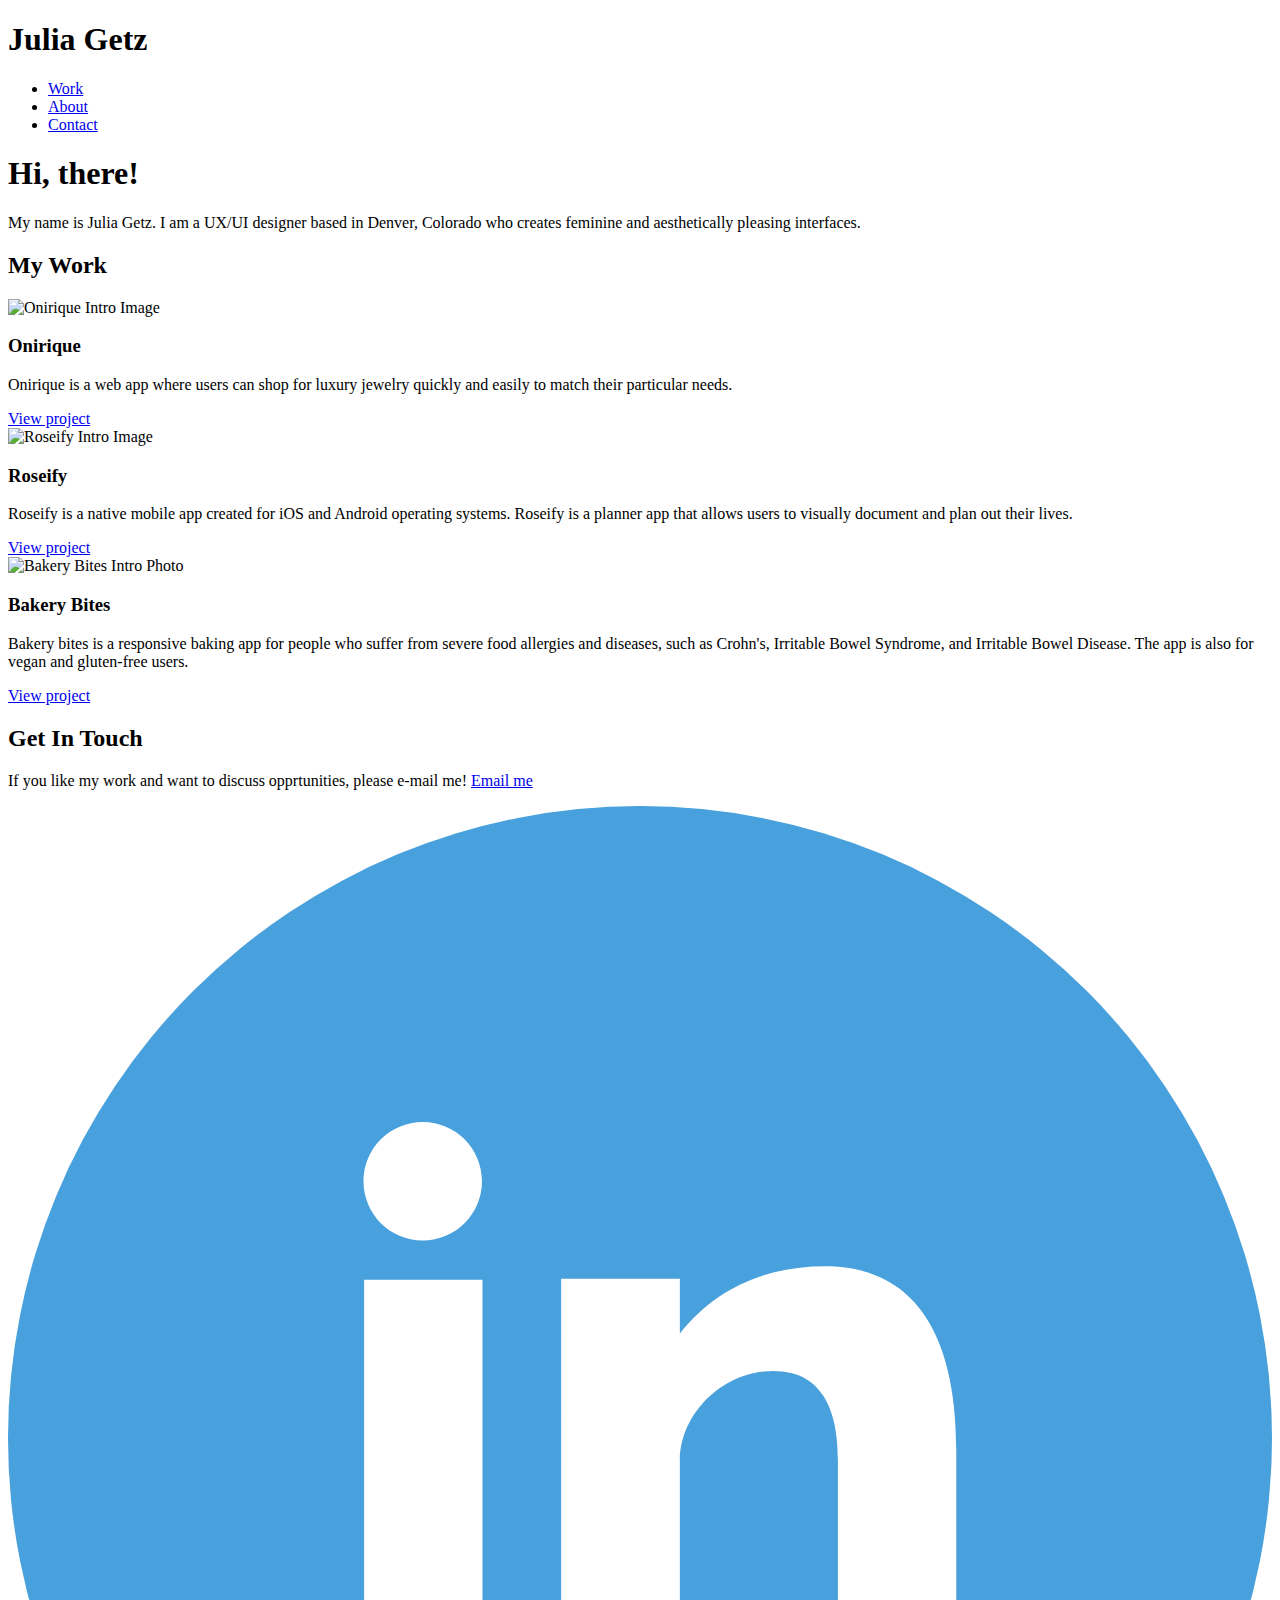
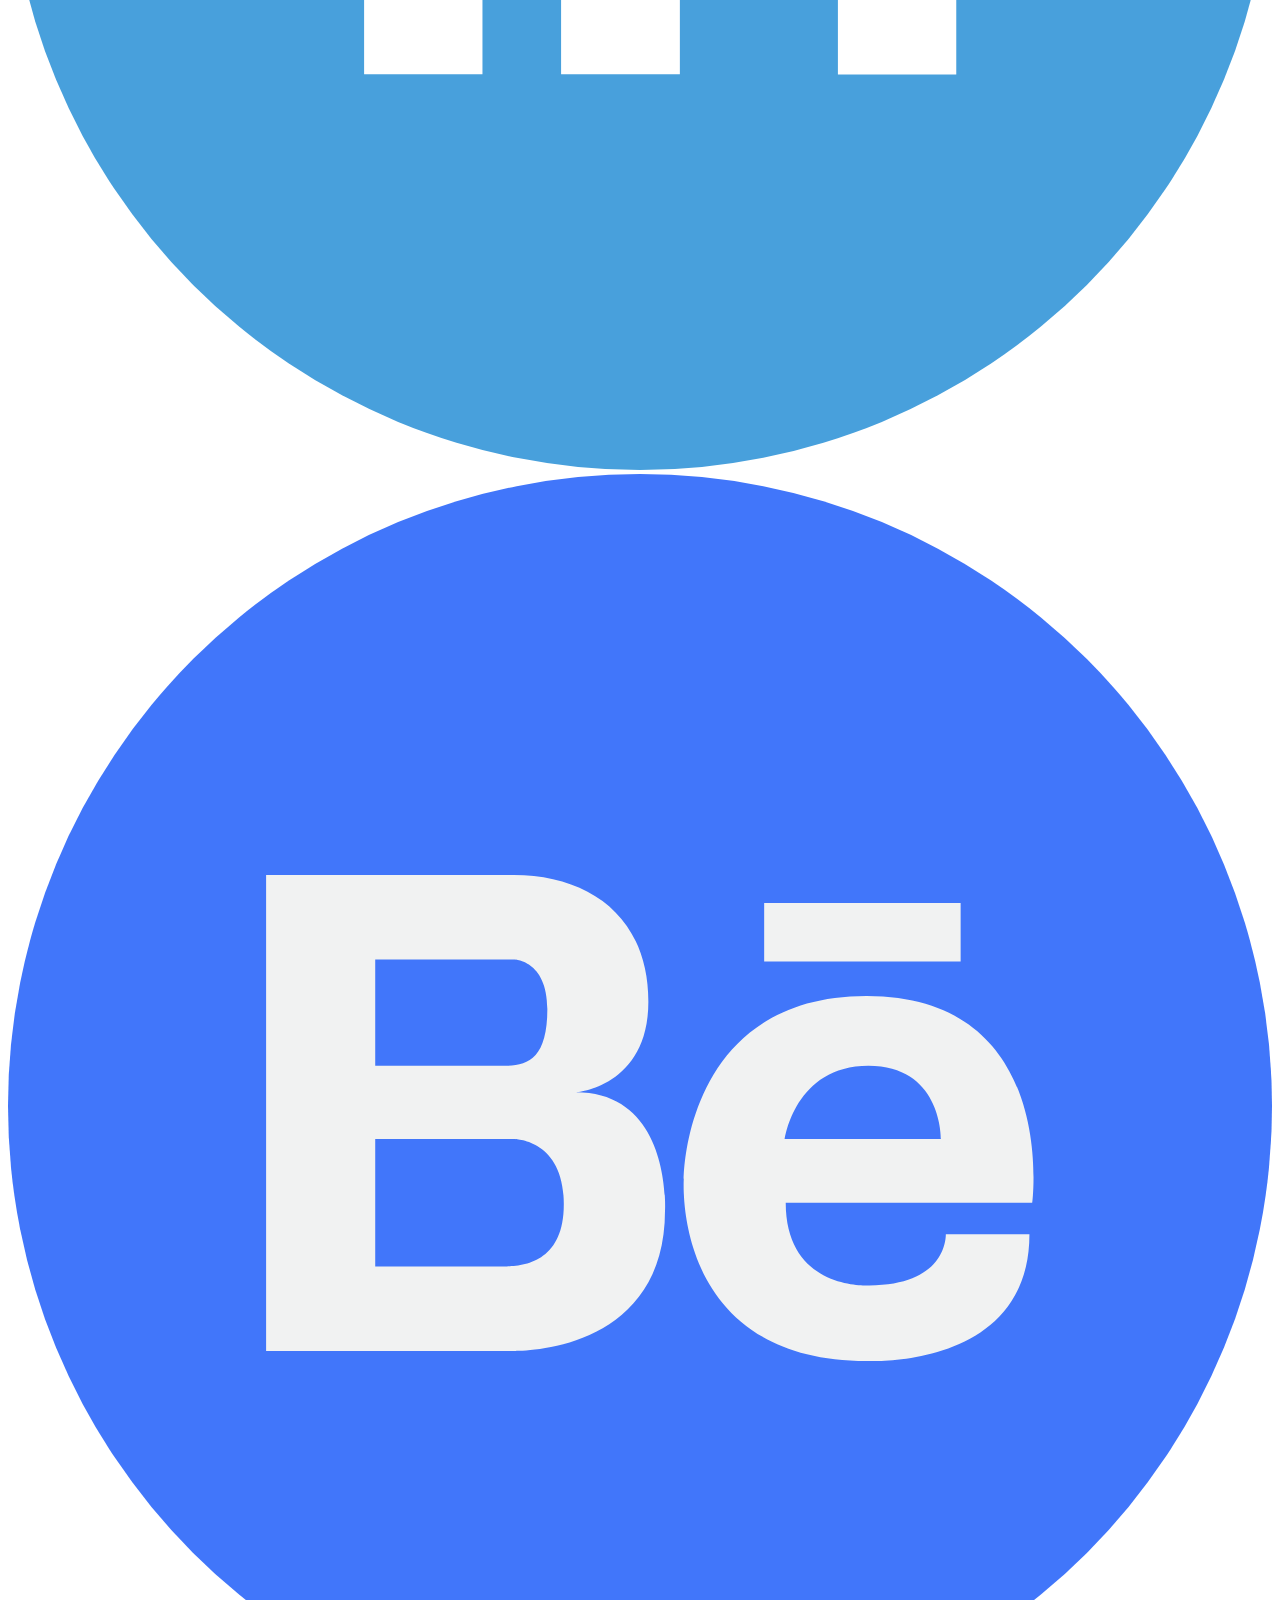
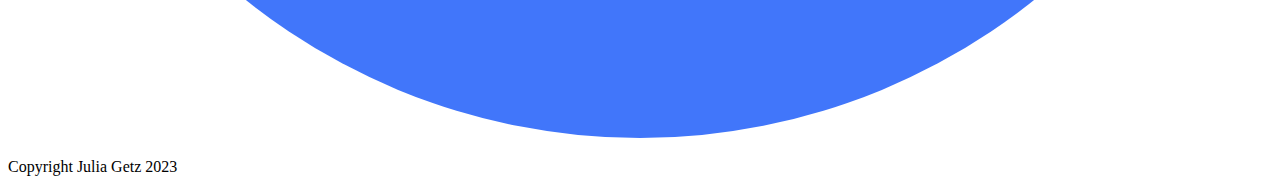
==== index.html @ f5ba06d0 "Updated CSS edit" ====
<!DOCTYPE html>
<html lang="en" dir="ltr">
<head>
    <meta charset="utf-8">
    <meta name="viewport" content="width=device-width, initial-scale=1">
    <title>Julia Getz</title>
</head>
<head>
    <link rel="stylesheet" type="text/css" href="https://necolas.github.io/normalize.css/8.0.1/normalize.css">
    <link rel="stylesheet" type="text/css" href="css/style.css"/>
    <link href="https://fonts.googleapis.com/css2?family=Montserrat:wght@700&family=Open+Sans&display=swap" rel="stylesheet">
</head>
<body>
    <header>
        <div>
            <h1>Julia Getz</h1>
            <nav>
                <ul>
                    <li><a href="index.html">Work</a></li>
                    <li><a href="about.html">About</a></li>
                    <li><a href="contact">Contact</a></li>
                </ul>
            </nav>
        </div>
    </header>
    <main>
        <div id="hero">
            <div>
                <h1>Hi, there!
                    <span></span>
                </h1>
                <p>My name is Julia Getz. I am a UX/UI designer based in Denver, Colorado who creates feminine and
                    aesthetically pleasing interfaces. </p>
            </div>
        </div>
        <div id="work"><!-- Section -->
            <div><!-- Container -->
                <h2>My Work</h2>
                <div><!-- Row -->
                    <div><!-- column -->
                        <picture>
                            <source srcset="img/onirique/onirique-intro-1x.jpg" media="(max-width767px)">
                            <img src="img/onirique/onirique-intro-2x.jpg" alt="Onirique Intro Image">
                        </picture>
                    </div>
                    <div><!-- column -->
                        <h3>Onirique</h3>
                        <p>Onirique is a web app where users can shop for luxury jewelry quickly and easily to match
                            their particular needs.</p>
                            <a href="#" class="button">View project</a>
                    </div>
                </div>

                <div><!-- Row -->
                    <div><!-- column -->
                        <picture>
                            <source srcset="img/roseify/roseifyintro-1x.jpg" media="(max-width767px)">
                            <img src="img/roseify/roseifyintro-2x.jpg" alt="Roseify Intro Image">
                        </picture>
                    </div>
                    <div><!-- column -->
                        <h3>Roseify</h3>
                        <p>Roseify is a native mobile app created for iOS and Android operating systems. Roseify is a
                            planner app that allows users to visually document and plan out their lives.</p>
                        <a href="#" class="button">View project</a>
                    </div>
                </div>

                <div><!-- Row -->
                    <div><!-- column -->
                        <picture>
                            <source srcset="img/bakerybites/bakerybites-intro-2x.png" media="(max-width767px)">
                            <img src="img/bakerybites/bakerybites-intro-1x.png" alt="Bakery Bites Intro Photo">
                        </picture>
                    </div>
                    <div><!-- column -->
                        <h3>Bakery Bites</h3>
                        <p>Bakery bites is a responsive baking app for people who suffer from severe food allergies and
                            diseases, such as Crohn's, Irritable Bowel Syndrome, and Irritable Bowel Disease. The app is
                            also for vegan and gluten-free users.</p>
                            <a href="#" class="button">View project</a>
                    </div>
                </div>

            </div>
        </div>

    </main>
    <footer>
        <div>
            <h2>Get In Touch</h2>
            <p>
                If you like my work and want to discuss opprtunities, please e-mail me!
                <a href="juliagetz.96@gmail.com" class="button contact">Email me</a></p>
        </div>
        <div>
            <!--Social Media Layout and Placeholders-->
            <a href="https://www.linkedin.com/in/juliacgetz/" target="_blank">
                <svg id="Layer_1" style="enable-background:new 0 0 64 63.999;" version="1.1" viewBox="0 0 64 63.999"
                    xml:space="preserve" xmlns="http://www.w3.org/2000/svg" xmlns:xlink="http://www.w3.org/1999/xlink">
                    <g id="Shape_66_">
                        <g>
                            <circle cx="32" cy="32" r="32" style="fill:#48A0DC;" />
                        </g>
                    </g>
                    <g id="Linked_IN_logo">
                        <g>
                            <path
                                d="M18.031,43.968h5.993V23.993h-5.993V43.968z M41.375,23.304    c-2.909,0-5.511,1.062-7.356,3.406v-2.779h-6.014v20.037h6.014V33.132c0-2.289,2.098-4.524,4.728-4.524    c2.629,0,3.274,2.235,3.274,4.471v10.89h5.993V32.63C48.014,24.754,44.285,23.304,41.375,23.304z M21,21.999c1.657,0,3-1.344,3-3    c0-1.657-1.343-3-3-3c-1.657,0-3,1.343-3,3C18,20.655,19.343,21.999,21,21.999z"
                                style="fill-rule:evenodd;clip-rule:evenodd;fill:#FFFFFF;" />
                        </g>
                    </g>
                </svg>
            </a>
            <a href="https://www.behance.net/juliagetz1" target="_blank">
                <svg id="Capa_1" style="enable-background:new 0 0 112.196 112.196;" version="1.1"
                    viewBox="0 0 112.196 112.196" xml:space="preserve" xmlns="http://www.w3.org/2000/svg"
                    xmlns:xlink="http://www.w3.org/1999/xlink">
                    <g>
                        <g>
                            <circle cx="56.098" cy="56.098" r="56.098" style="fill:#4176FA;" />
                        </g>
                        <g>
                            <path
                                d="M76.209,46.341c-16.203,0-16.224,16.142-16.224,16.225c0,0-1.11,16.162,16.224,16.162    c0,0,14.456,0.822,14.456-11.248h-7.423c0,0,0.246,4.544-6.786,4.544c0,0-7.423,0.494-7.423-7.341h21.879    C90.912,64.683,93.318,46.341,76.209,46.341z M68.95,59.028c0,0,0.905-6.498,7.424-6.498c6.539,0,6.436,6.498,6.436,6.498H68.95z     M50.404,54.875c0,0,6.436-0.473,6.436-8.04c0-7.546-5.264-11.248-11.947-11.248H22.91v42.256h21.981    c0,0,13.428,0.412,13.428-12.481C58.32,65.362,58.896,54.875,50.404,54.875z M32.596,43.092h12.296c0,0,2.982,0,2.982,4.4    s-1.748,5.038-3.743,5.038H32.596V43.092z M44.276,70.338h-11.68v-11.31h12.296c0,0,4.463-0.041,4.442,5.819    C49.334,69.783,46.024,70.297,44.276,70.338z M67.12,38.075v5.203h17.438v-5.203H67.12z"
                                style="fill:#F1F2F2;" />
                        </g>
                    </g>
                </svg>
            </a>
            <p>Copyright Julia Getz 2023</p>
        </div>
    </footer>
</body>

</html>
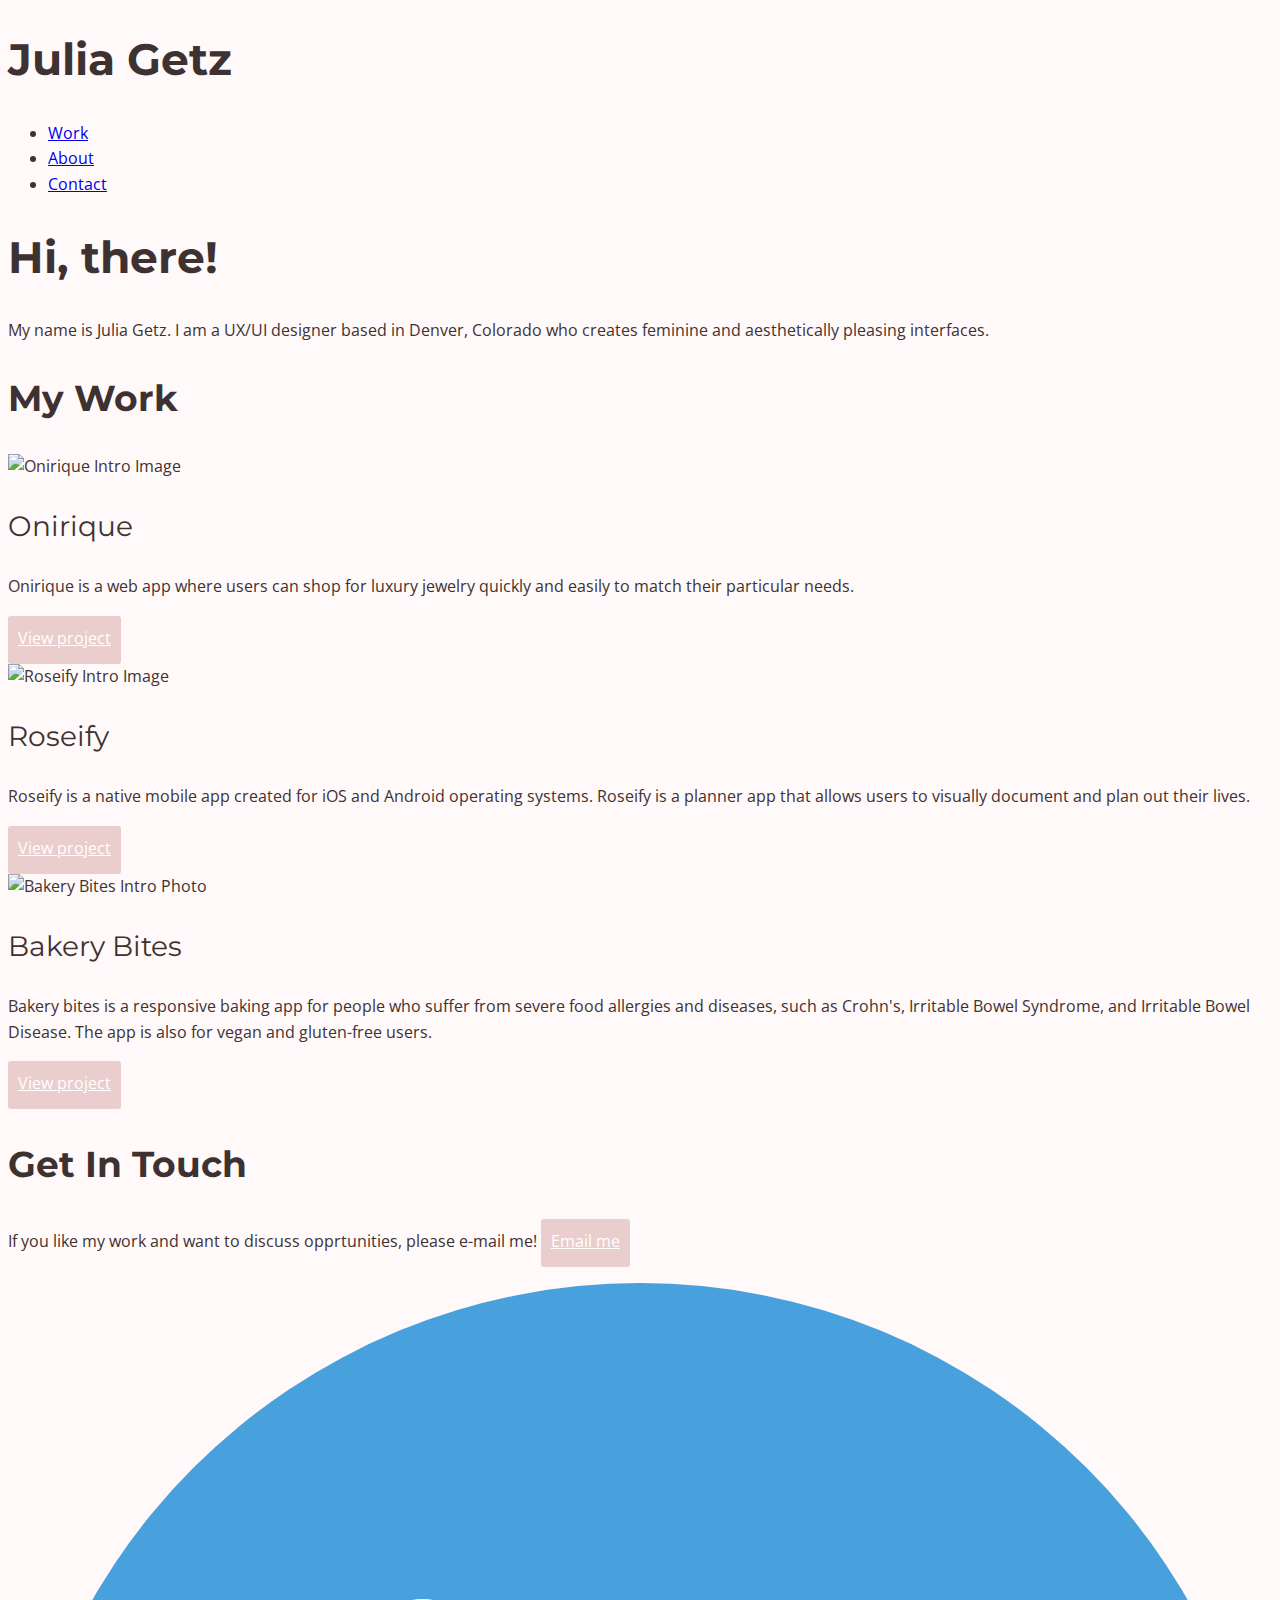
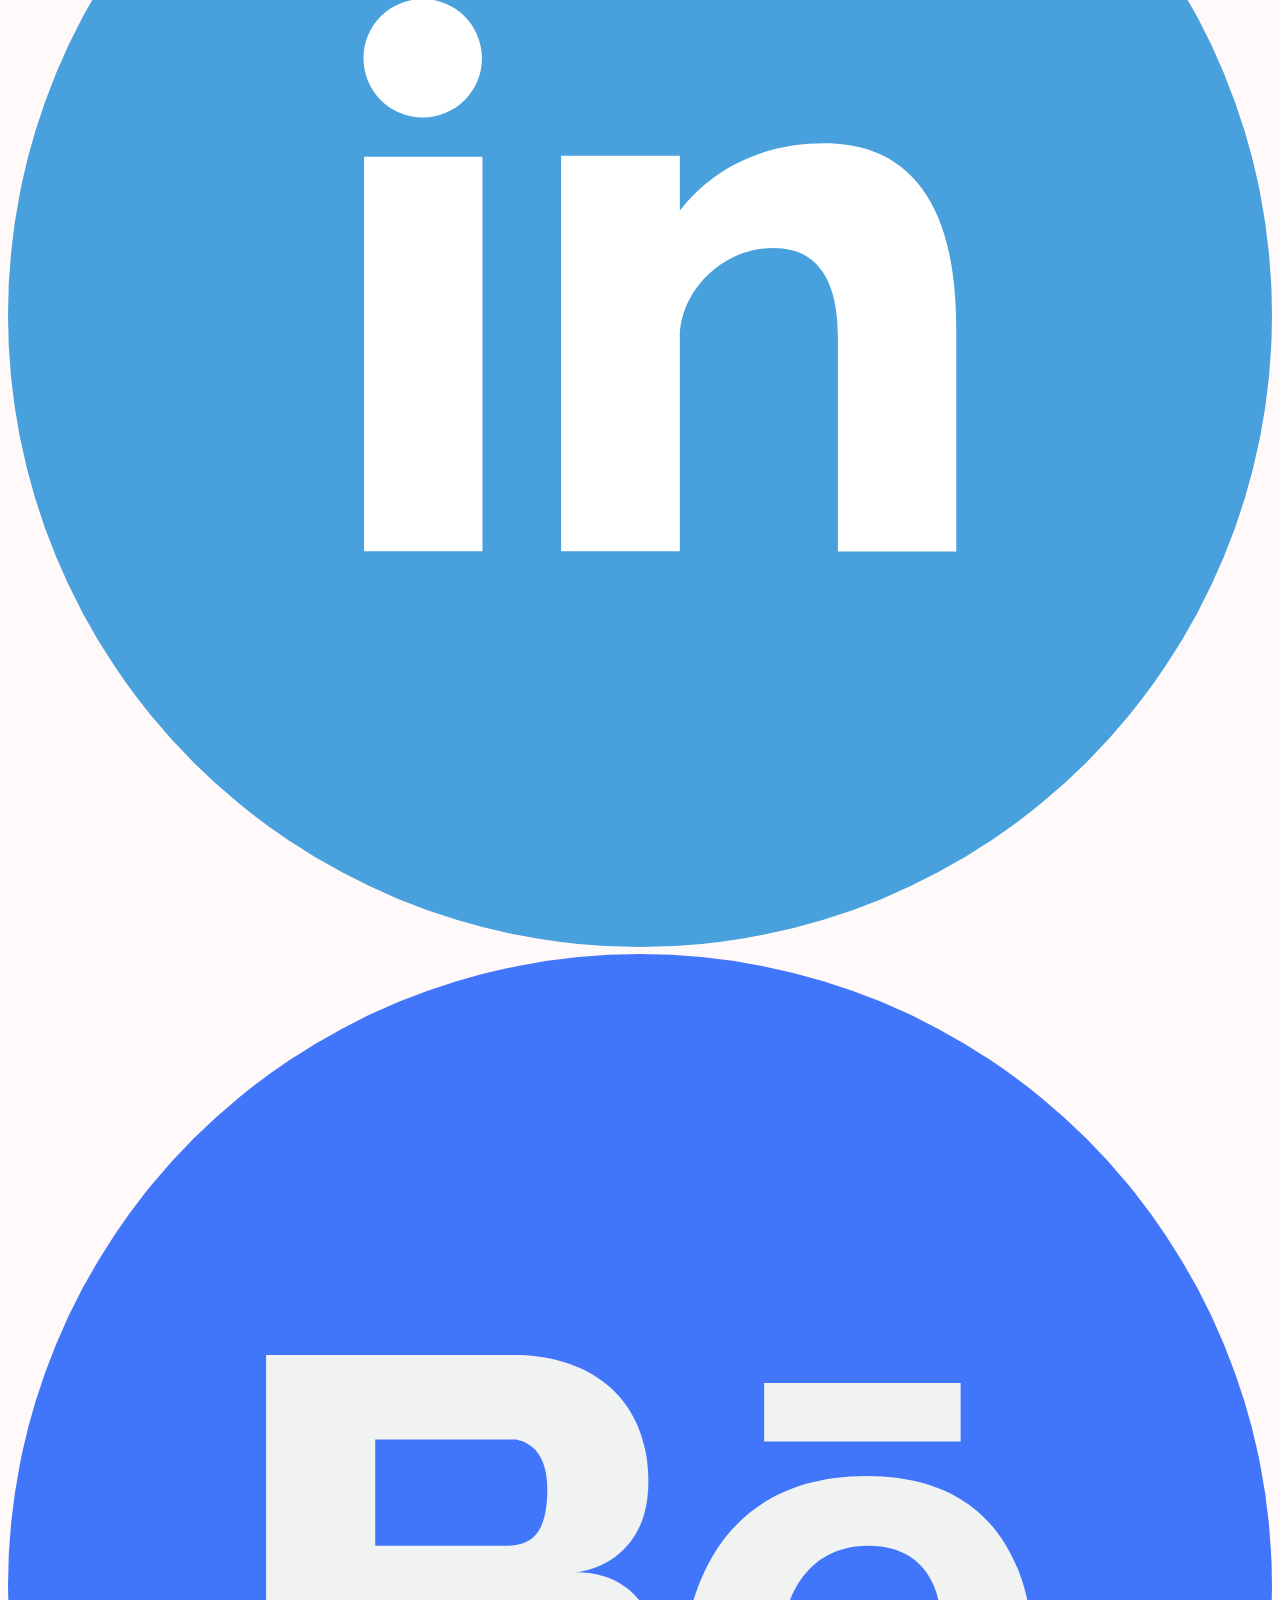
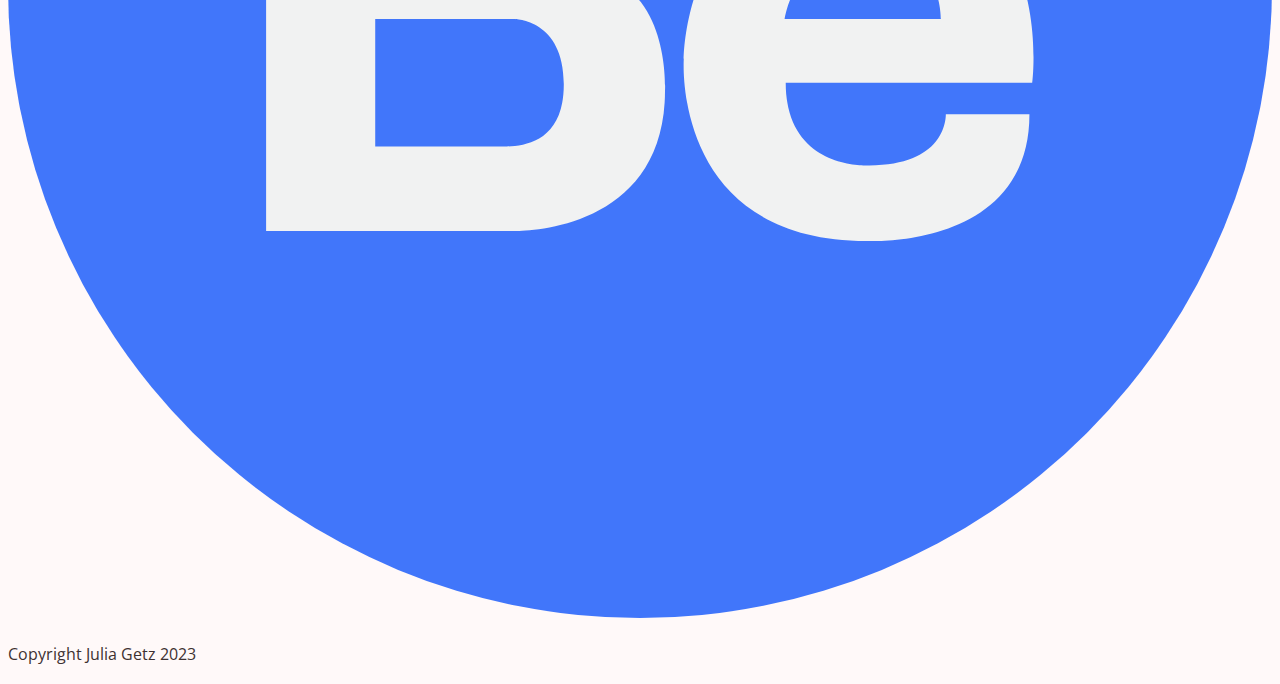
==== commit 92793330: "Add files via upload" ====
--- a/index.html
+++ b/index.html
@@ -4,10 +4,8 @@
     <meta charset="utf-8">
     <meta name="viewport" content="width=device-width, initial-scale=1">
     <title>Julia Getz</title>
-</head>
-<head>
     <link rel="stylesheet" type="text/css" href="https://necolas.github.io/normalize.css/8.0.1/normalize.css">
-    <link rel="stylesheet" type="text/css" href="css/style.css"/>
+    <link rel="stylesheet" type="text/css" href="css/style.css">
     <link href="https://fonts.googleapis.com/css2?family=Montserrat:wght@700&family=Open+Sans&display=swap" rel="stylesheet">
 </head>
 <body>
@@ -65,7 +63,6 @@
                         <a href="#" class="button">View project</a>
                     </div>
                 </div>
-
                 <div><!-- Row -->
                     <div><!-- column -->
                         <picture>
@@ -132,5 +129,4 @@
         </div>
     </footer>
 </body>
-
 </html>--- a/css/style.css
+++ b/css/style.css
@@ -0,0 +1,80 @@
+/*Colors Used
+Background Color: White #FFF9F9
+Header Text: Black #12ODOD
+Body Text: Black #3E3131
+*/
+body {
+    background-color: #fff9f9;
+    font-family: 'Open Sans';
+    font-size: 16px;
+    font-weight: 400;
+    line-height: 1.6;
+    color: #3e3131;
+}
+
+h1, h2, h3, h4 {
+    font-family: 'Montserrat' ;
+    line-height: 1.4;
+}
+h1{
+    font-size: 2.75em;
+    font-weight: 700;
+}
+h2{
+    font-size: 2.25em;
+    font-weight: 700;
+}
+h3{
+    font-size: 1.75em; 
+    font-weight: 400;
+}
+h4{
+    font-size: 1.35em;
+    font-weight: 400;
+}
+
+img {
+    width: 100%;
+}
+
+a:hover {
+color: red;
+text-decoration: underline;
+}
+a:visited {
+    color:blue;
+
+}
+a:active {
+    color:purple;
+
+}
+a:focus {
+    outline:2px solid black;
+
+}
+
+.button {
+    display: inline-block;
+    background-color: #eacdcd;
+    color: #ffffff;
+    font-weight: 400; 
+    padding: 10px; 
+    border-radius: 3px; 
+    border-bottom: 2px solid #eacdcd;
+    transition: 0.2s opacity;
+}
+.button:hover {
+    opacity: 0.8;
+    text-decoration: none;
+}
+.buton.contact {
+    background-color: transparent;
+    color: #eacdcd;
+    text-transform: uppercase;
+    border: 2px solid #eacdcd;
+}
+.buton.contact:hover {
+    background-color: #eacdcd;
+    color: #ffffff;
+}
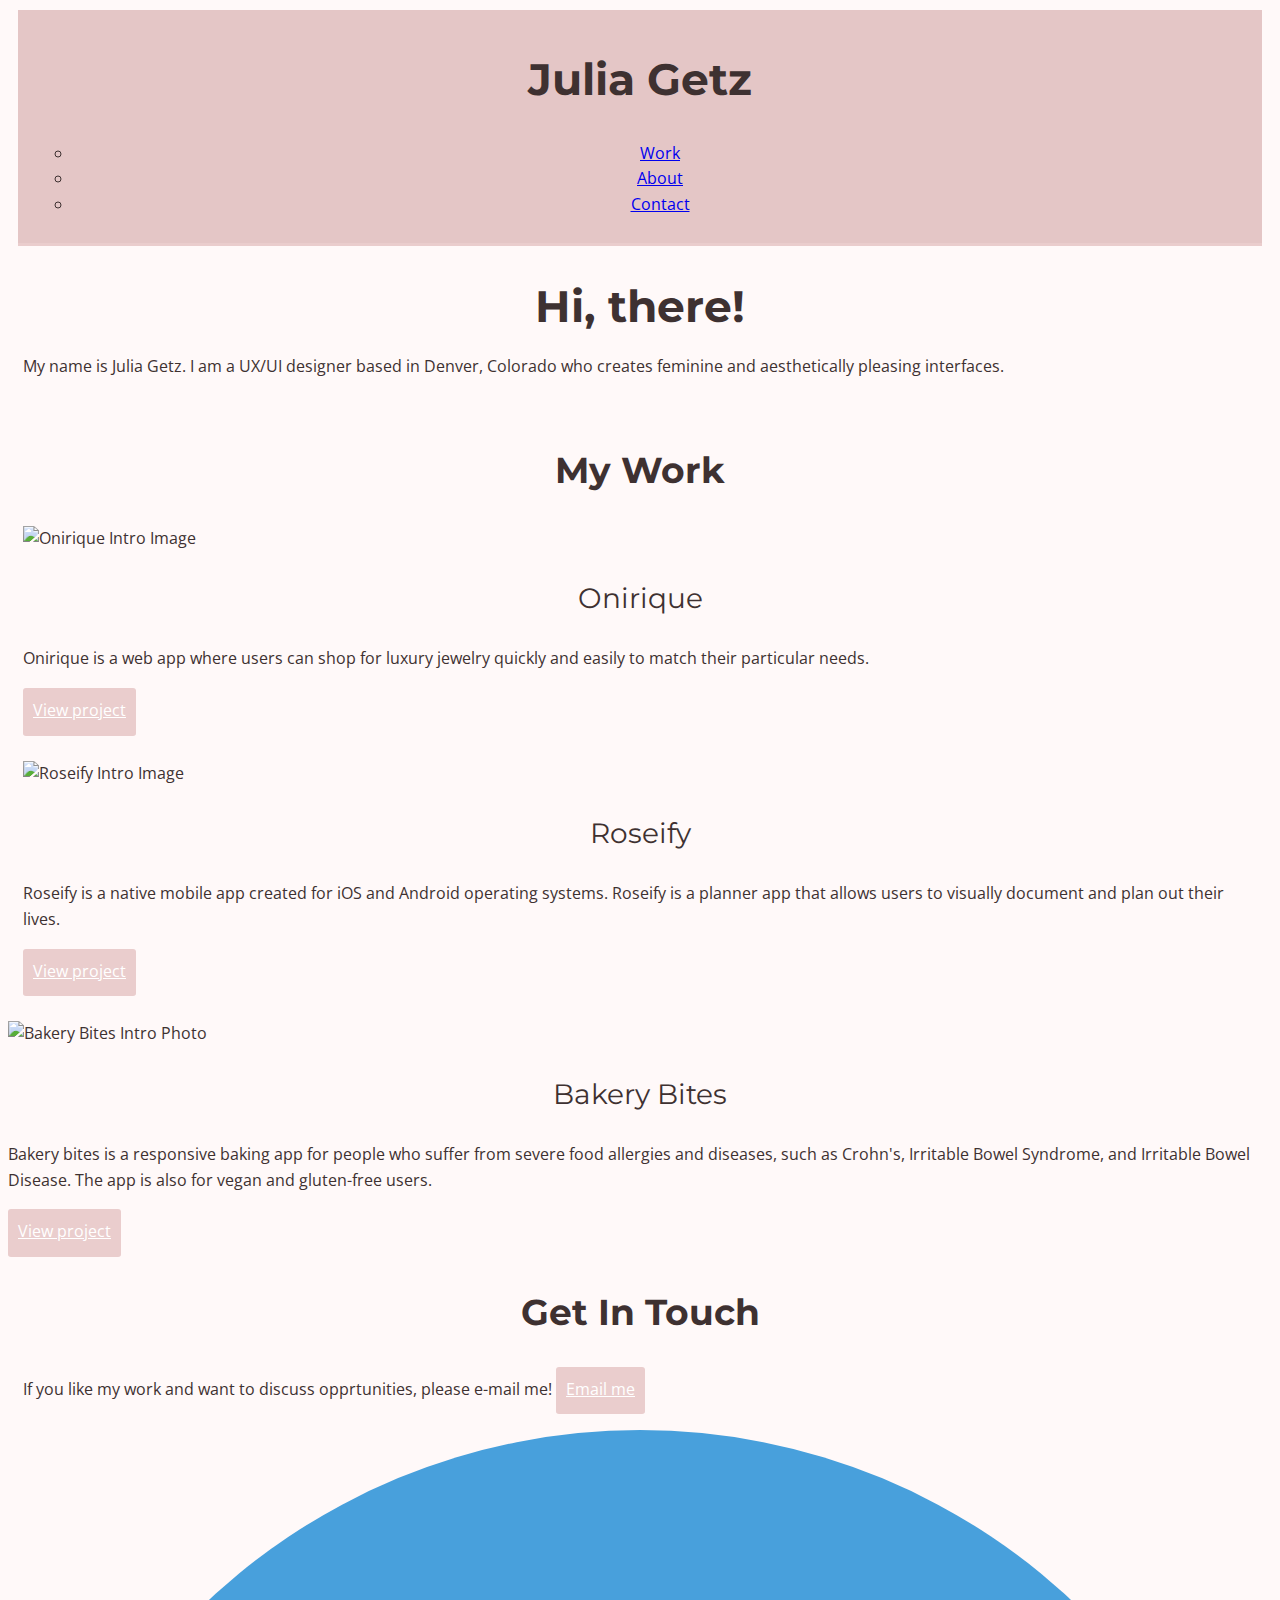
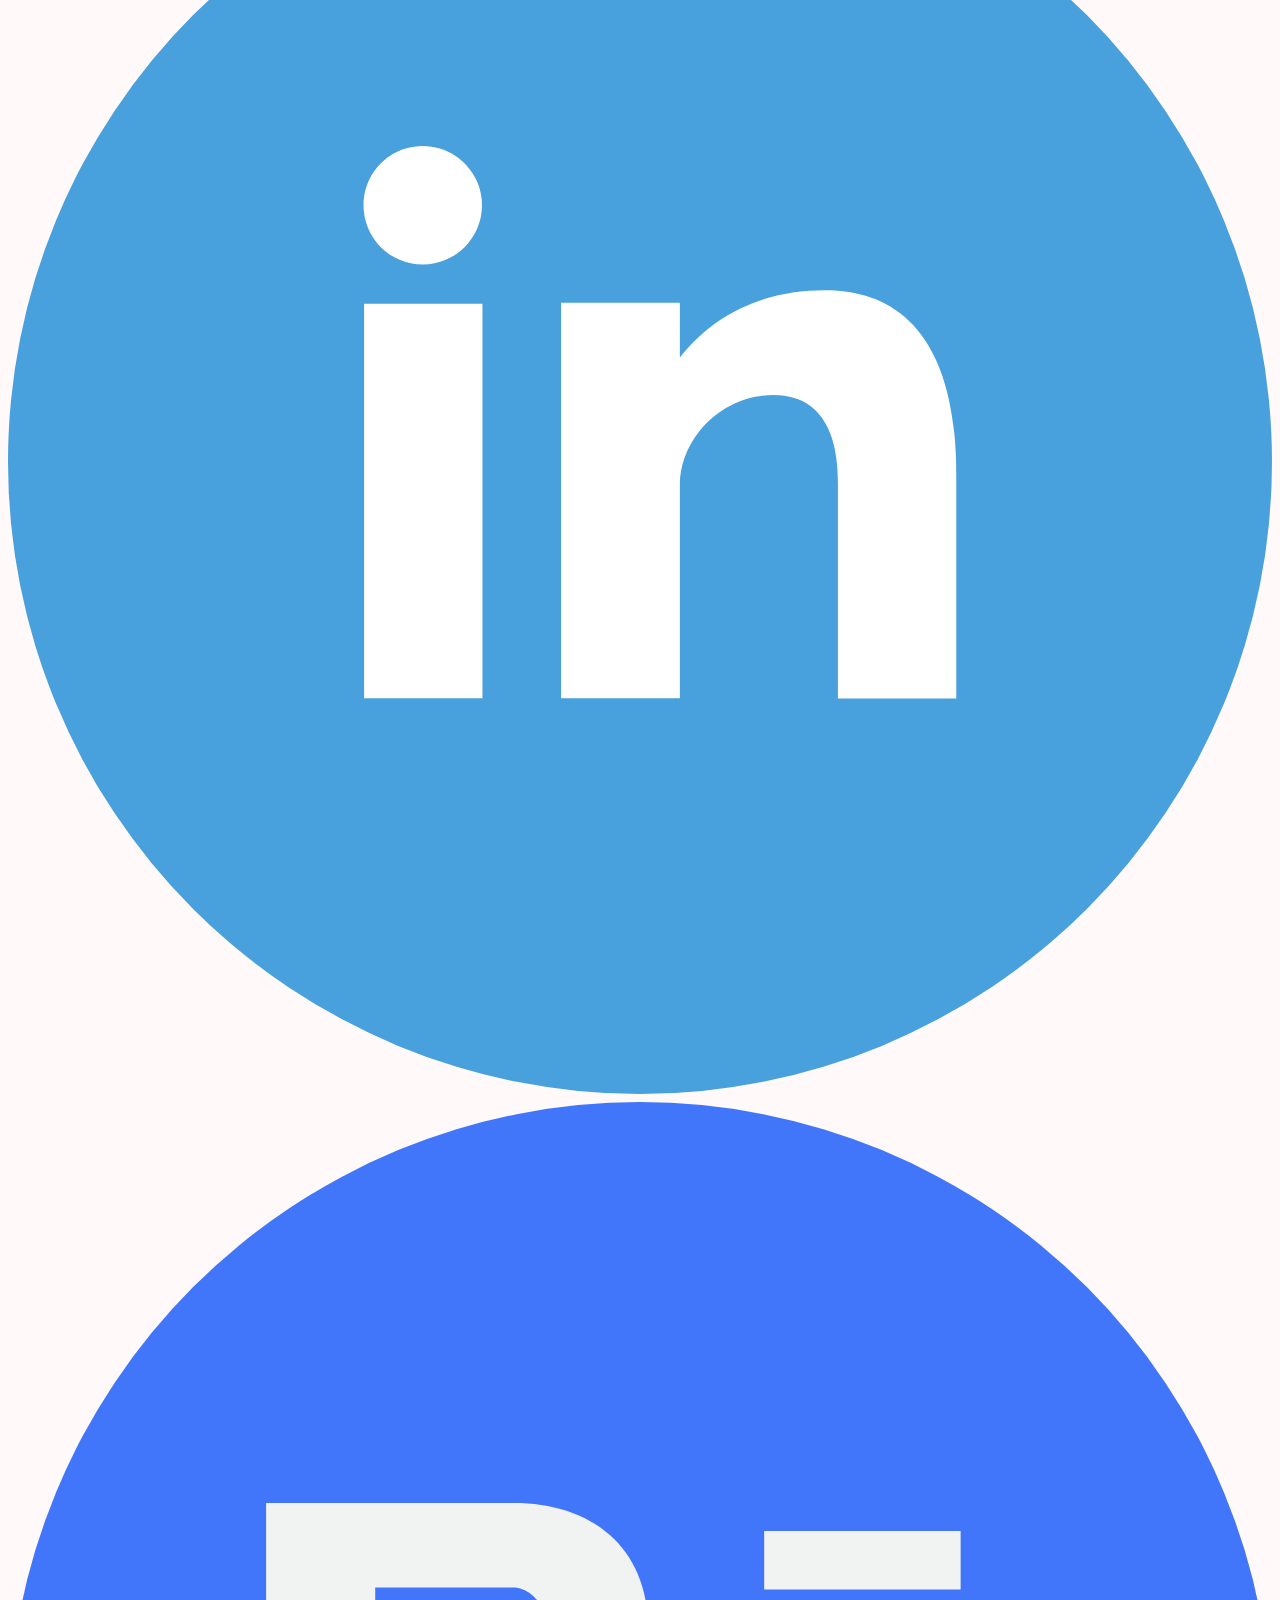
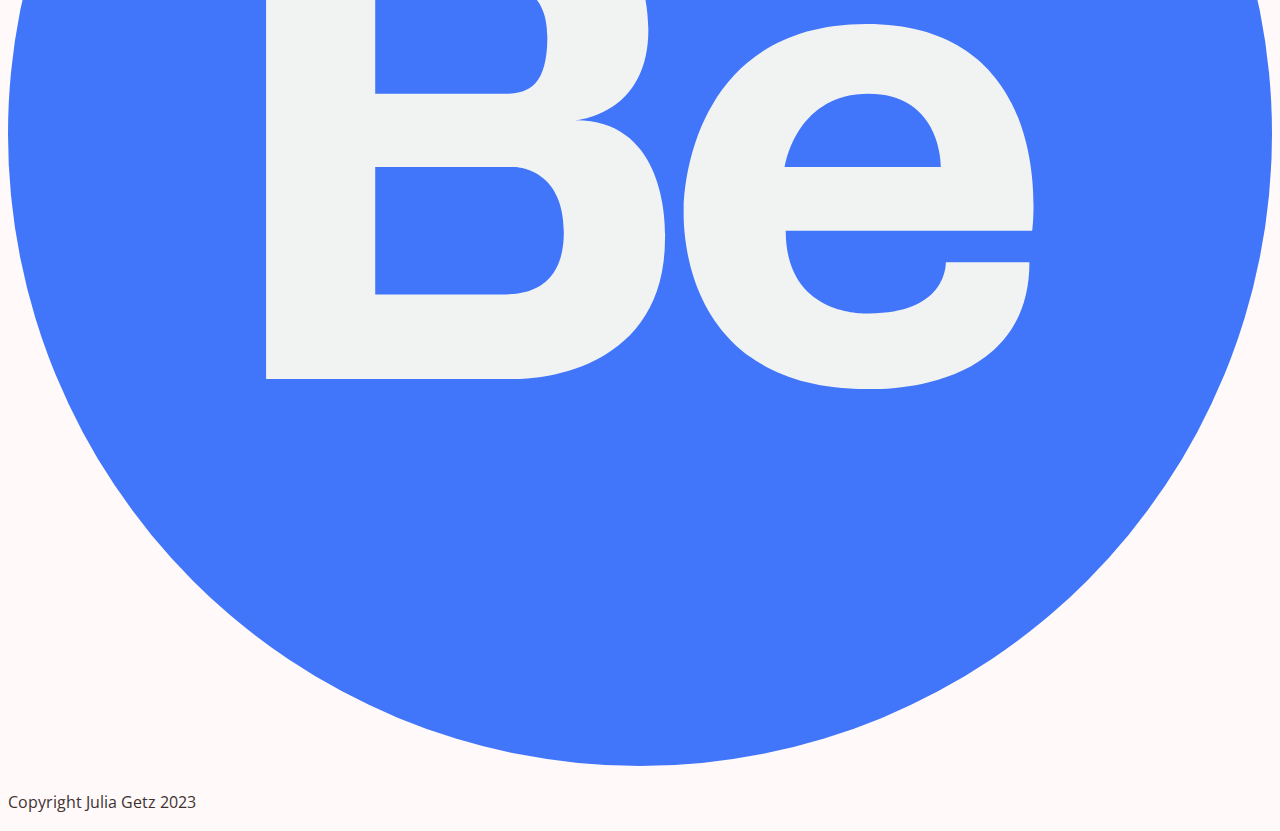
==== commit 6837d0f8: "Index Updated" ====
--- a/index.html
+++ b/index.html
@@ -10,9 +10,10 @@
 </head>
 <body>
     <header>
-        <div>
+        <div class="container">
             <h1>Julia Getz</h1>
             <nav>
+                <ul class="navigation">
                 <ul>
                     <li><a href="index.html">Work</a></li>
                     <li><a href="about.html">About</a></li>
@@ -23,7 +24,7 @@
     </header>
     <main>
         <div id="hero">
-            <div>
+            <div class="container">
                 <h1>Hi, there!
                     <span></span>
                 </h1>
@@ -32,9 +33,9 @@
             </div>
         </div>
         <div id="work"><!-- Section -->
-            <div><!-- Container -->
+            <div class="container">
                 <h2>My Work</h2>
-                <div><!-- Row -->
+                <div class="row"><!-- Row -->
                     <div><!-- column -->
                         <picture>
                             <source srcset="img/onirique/onirique-intro-1x.jpg" media="(max-width767px)">
@@ -48,14 +49,14 @@
                             <a href="#" class="button">View project</a>
                     </div>
                 </div>
-
-                <div><!-- Row -->
+                <div class="row"><!-- Row -->
                     <div><!-- column -->
                         <picture>
                             <source srcset="img/roseify/roseifyintro-1x.jpg" media="(max-width767px)">
                             <img src="img/roseify/roseifyintro-2x.jpg" alt="Roseify Intro Image">
                         </picture>
                     </div>
+                </div>
                     <div><!-- column -->
                         <h3>Roseify</h3>
                         <p>Roseify is a native mobile app created for iOS and Android operating systems. Roseify is a
@@ -63,13 +64,14 @@
                         <a href="#" class="button">View project</a>
                     </div>
                 </div>
-                <div><!-- Row -->
+                <div class="row"><!-- Row -->
                     <div><!-- column -->
                         <picture>
                             <source srcset="img/bakerybites/bakerybites-intro-2x.png" media="(max-width767px)">
                             <img src="img/bakerybites/bakerybites-intro-1x.png" alt="Bakery Bites Intro Photo">
                         </picture>
                     </div>
+                </div>
                     <div><!-- column -->
                         <h3>Bakery Bites</h3>
                         <p>Bakery bites is a responsive baking app for people who suffer from severe food allergies and
@@ -77,14 +79,11 @@
                             also for vegan and gluten-free users.</p>
                             <a href="#" class="button">View project</a>
                     </div>
-                </div>
-
             </div>
         </div>
-
     </main>
     <footer>
-        <div>
+        <div class="container">
             <h2>Get In Touch</h2>
             <p>
                 If you like my work and want to discuss opprtunities, please e-mail me!
--- a/css/style.css
+++ b/css/style.css
@@ -3,6 +3,60 @@
 Header Text: Black #12ODOD
 Body Text: Black #3E3131
 */
+/*Layout Styling*/
+#hero {
+    background-color: FFF9F9;
+    padding: 20px 0;
+    display: inline-block;
+    width: 100%;
+    position: relative;
+}
+.css-box-shadow {
+	/*start ------------*/
+	width: [object Object]px; 
+	height: [object Object]px; 
+	background: #FFF9F9; 
+	border: solid #BDBDBD 1px; 
+	box-shadow: 1px -7px 20px rgba(0, 0, 0, 0.5)  ; 
+	-webkit-box-shadow: 1px -7px 20px rgba(0, 0, 0, 0.5)  ; 
+	-moz-box-shadow: 1px -7px 20px rgba(0, 0, 0, 0.5)  ; 
+}
+#hero h1 {
+    margin: 0;
+    padding: 0.67 em 0;
+}
+.container {
+    padding: 0 15px;
+}
+.row {
+    margin: 25px 0;
+}
+#title .row {
+    padding: 0 12px;
+}
+.center {
+    text-align: center;
+}
+nav > ul {
+    list-style-type: none;
+    padding: 0;
+}
+nav > ul > li {
+    display: inline-block;
+}
+nav > ul > li > a {
+    padding: 0 15px;
+    text-transform: uppercase;
+    font-weight: 700;
+    color:#3e3131
+}
+header {
+    background-color: #e4c6c6;
+    text-align: center;
+    padding: 10px 0;
+    margin: 10px;
+    border-bottom: 3px solid #eacdcd; 
+}
 body {
     background-color: #fff9f9;
     font-family: 'Open Sans';
@@ -19,41 +73,44 @@
 h1{
     font-size: 2.75em;
     font-weight: 700;
+    text-align: center;
 }
 h2{
     font-size: 2.25em;
     font-weight: 700;
+    text-align: center;
 }
 h3{
     font-size: 1.75em; 
     font-weight: 400;
+    text-align: center;
 }
 h4{
     font-size: 1.35em;
     font-weight: 400;
+    text-align: center;
 }
 
 img {
     width: 100%;
 }
 
-a:hover {
+nav > ul > li > a:hover {
 color: red;
 text-decoration: underline;
 }
-a:visited {
+nav > ul > li > a:visited {
     color:blue;
 
 }
-a:active {
+nav > ul > li > a:active {
     color:purple;
 
 }
-a:focus {
+nav > ul > li > a:focus {
     outline:2px solid black;
 
 }
-
 .button {
     display: inline-block;
     background-color: #eacdcd;
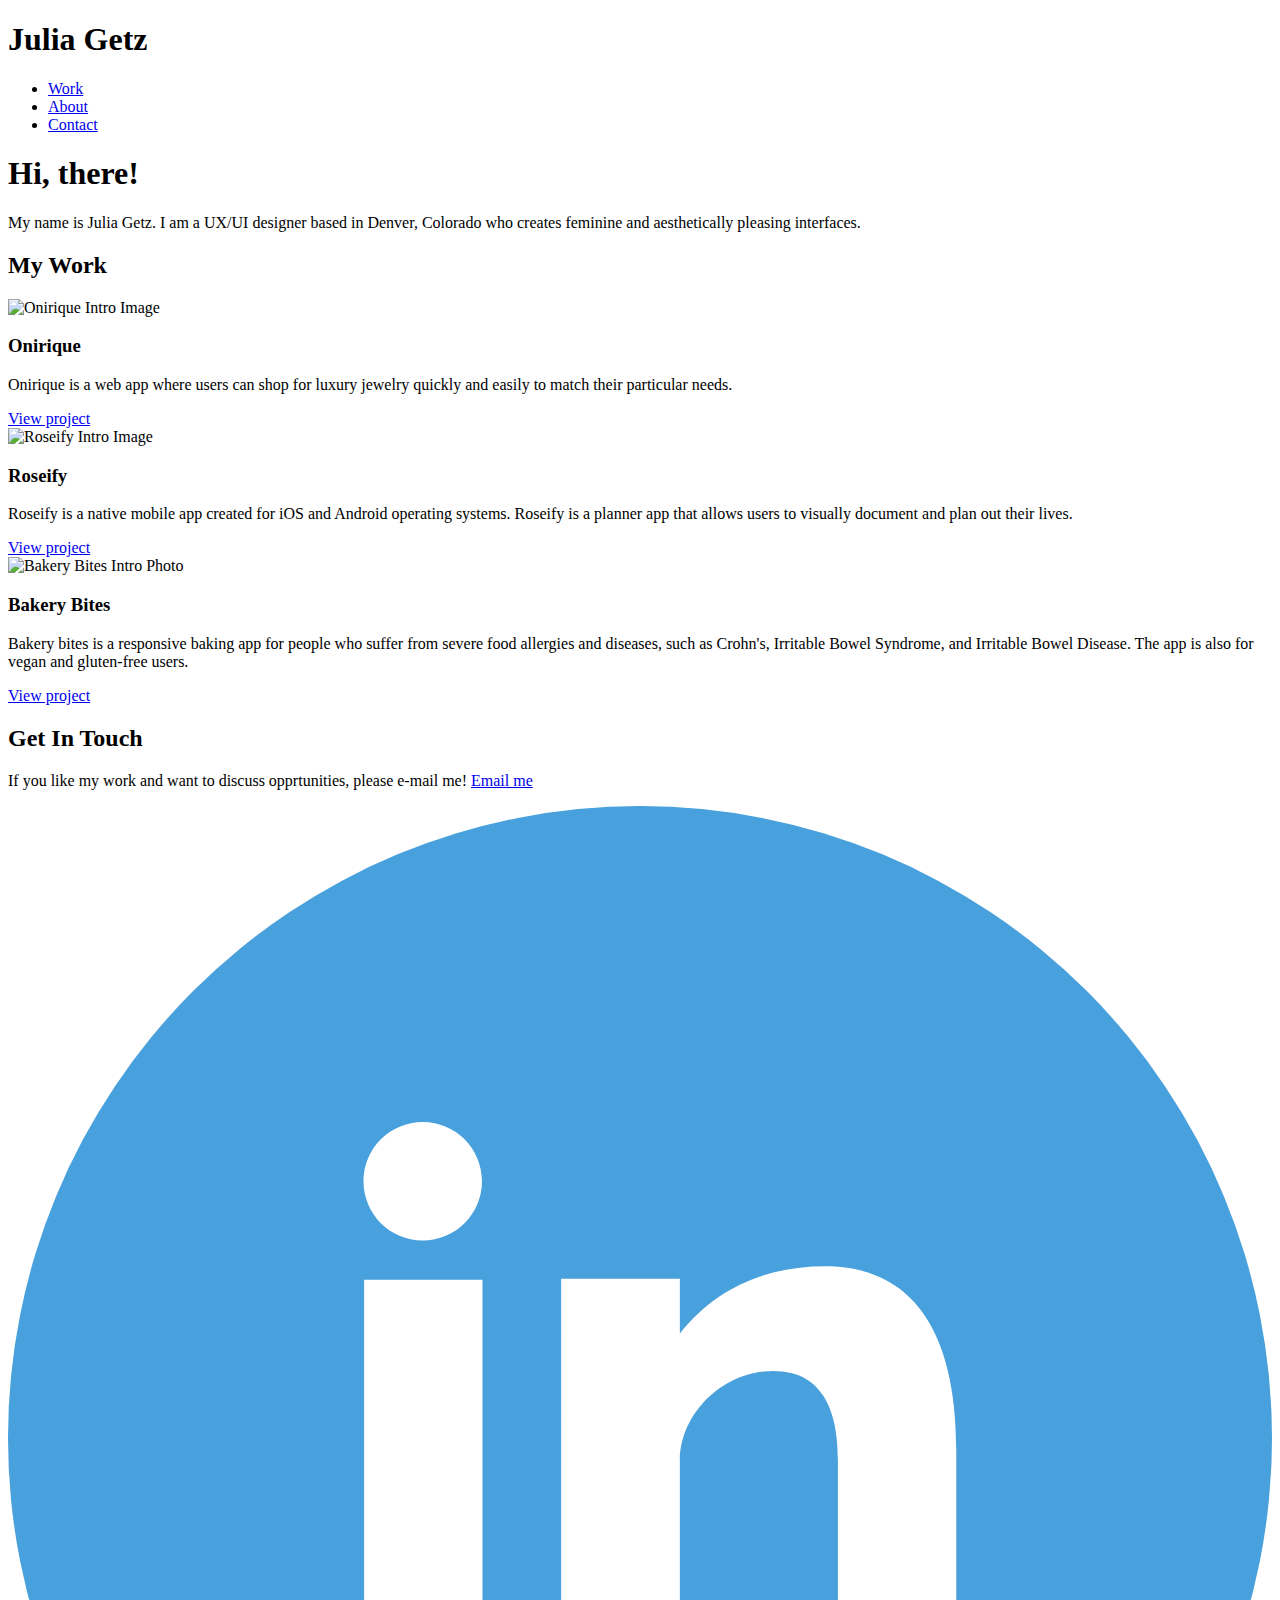
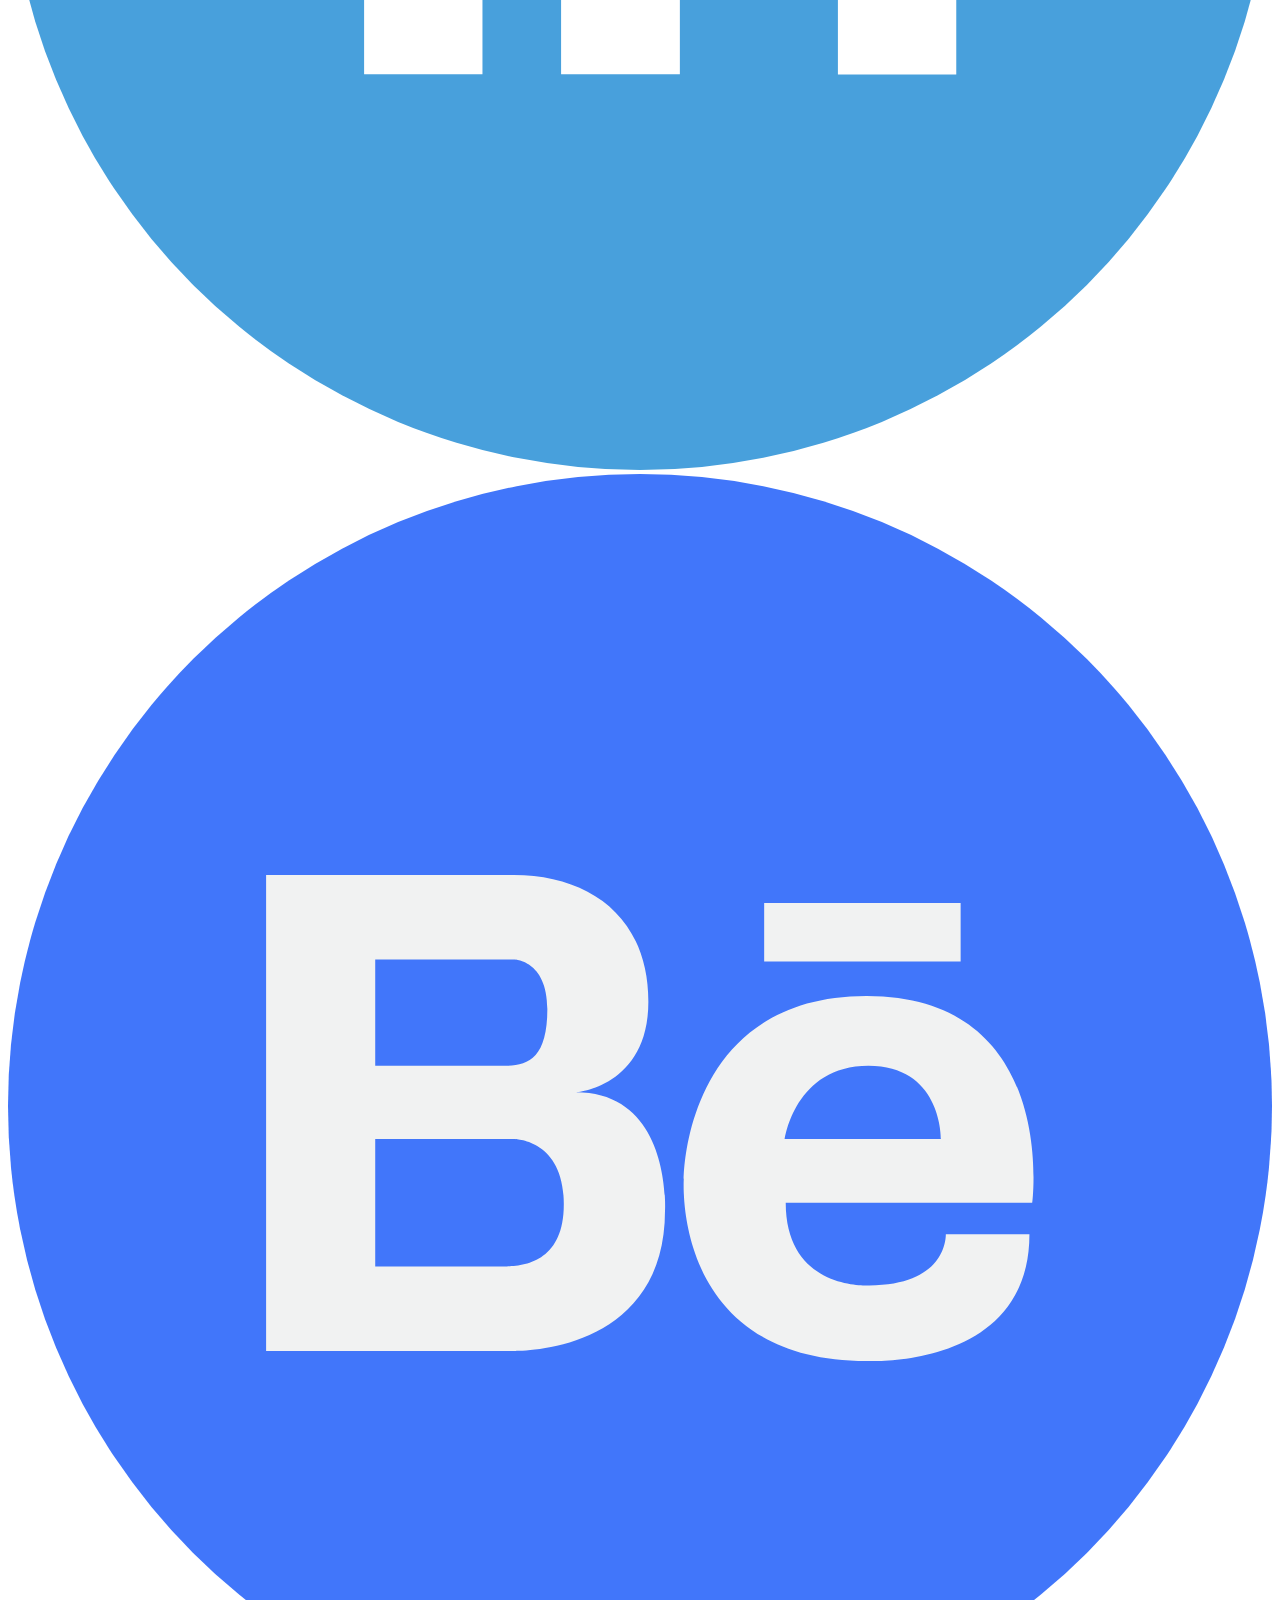
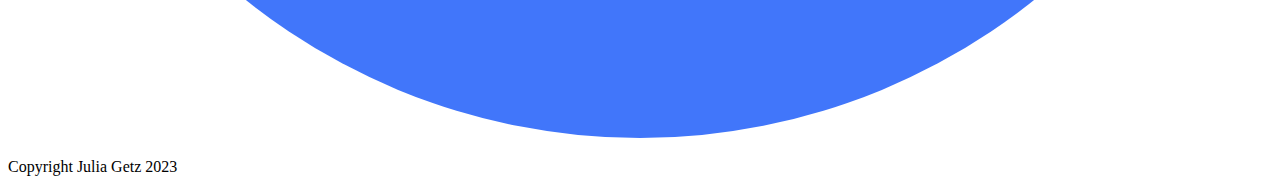
==== commit 29324a94: "Index Updated" ====
--- a/index.html
+++ b/index.html
@@ -13,7 +13,6 @@
         <div class="container">
             <h1>Julia Getz</h1>
             <nav>
-                <ul class="navigation">
                 <ul>
                     <li><a href="index.html">Work</a></li>
                     <li><a href="about.html">About</a></li>
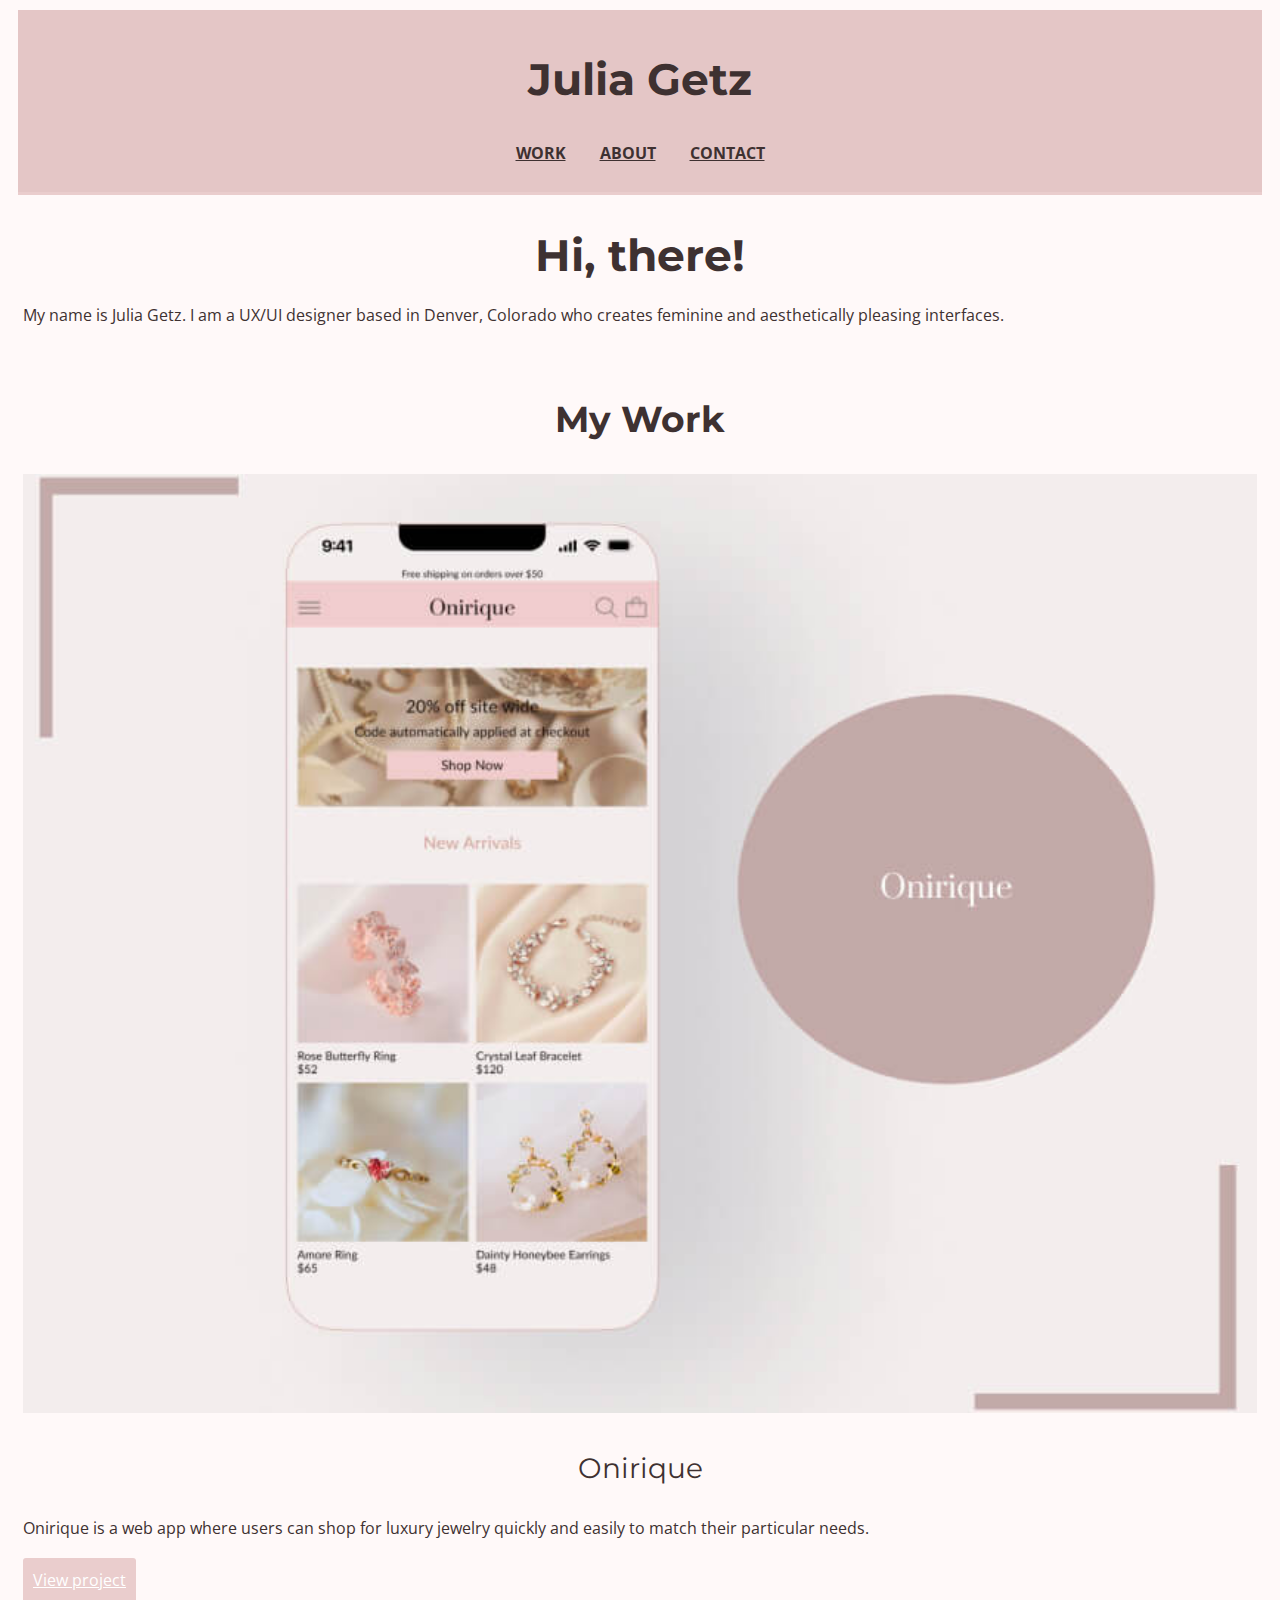
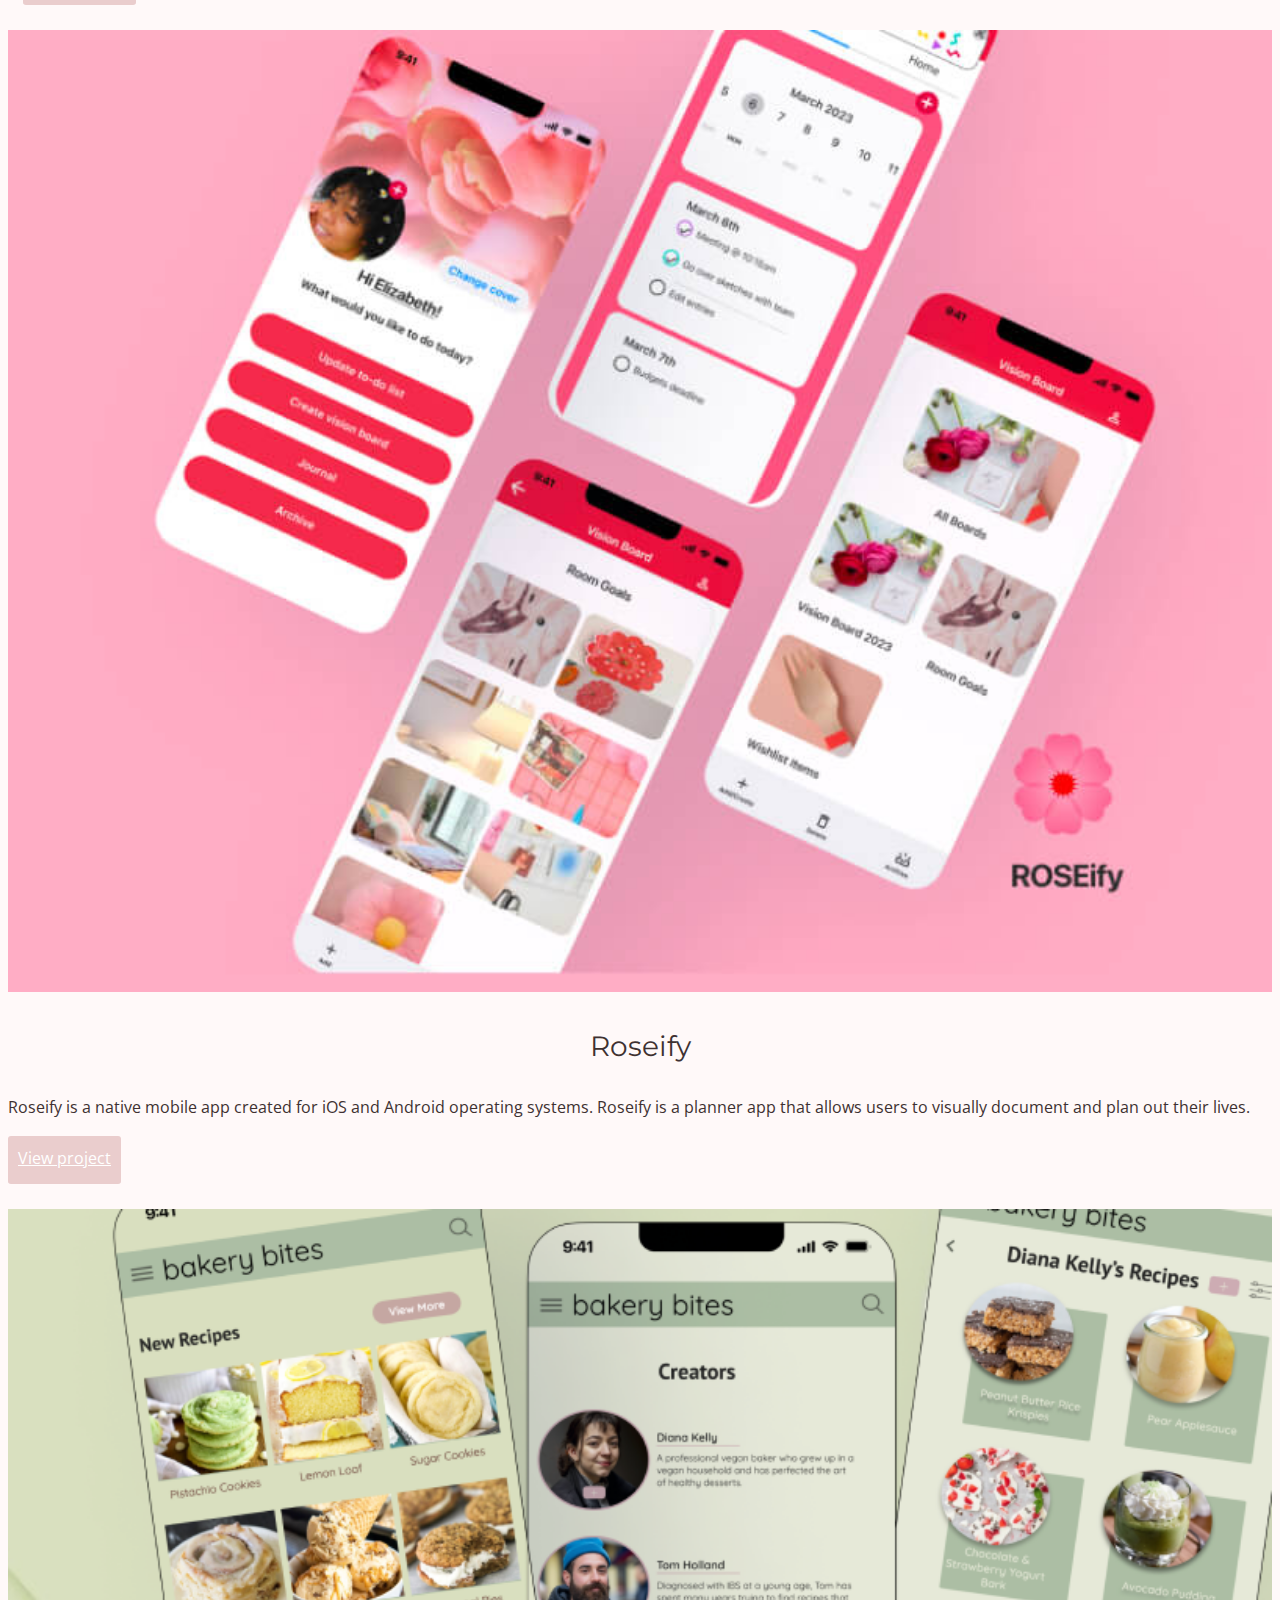
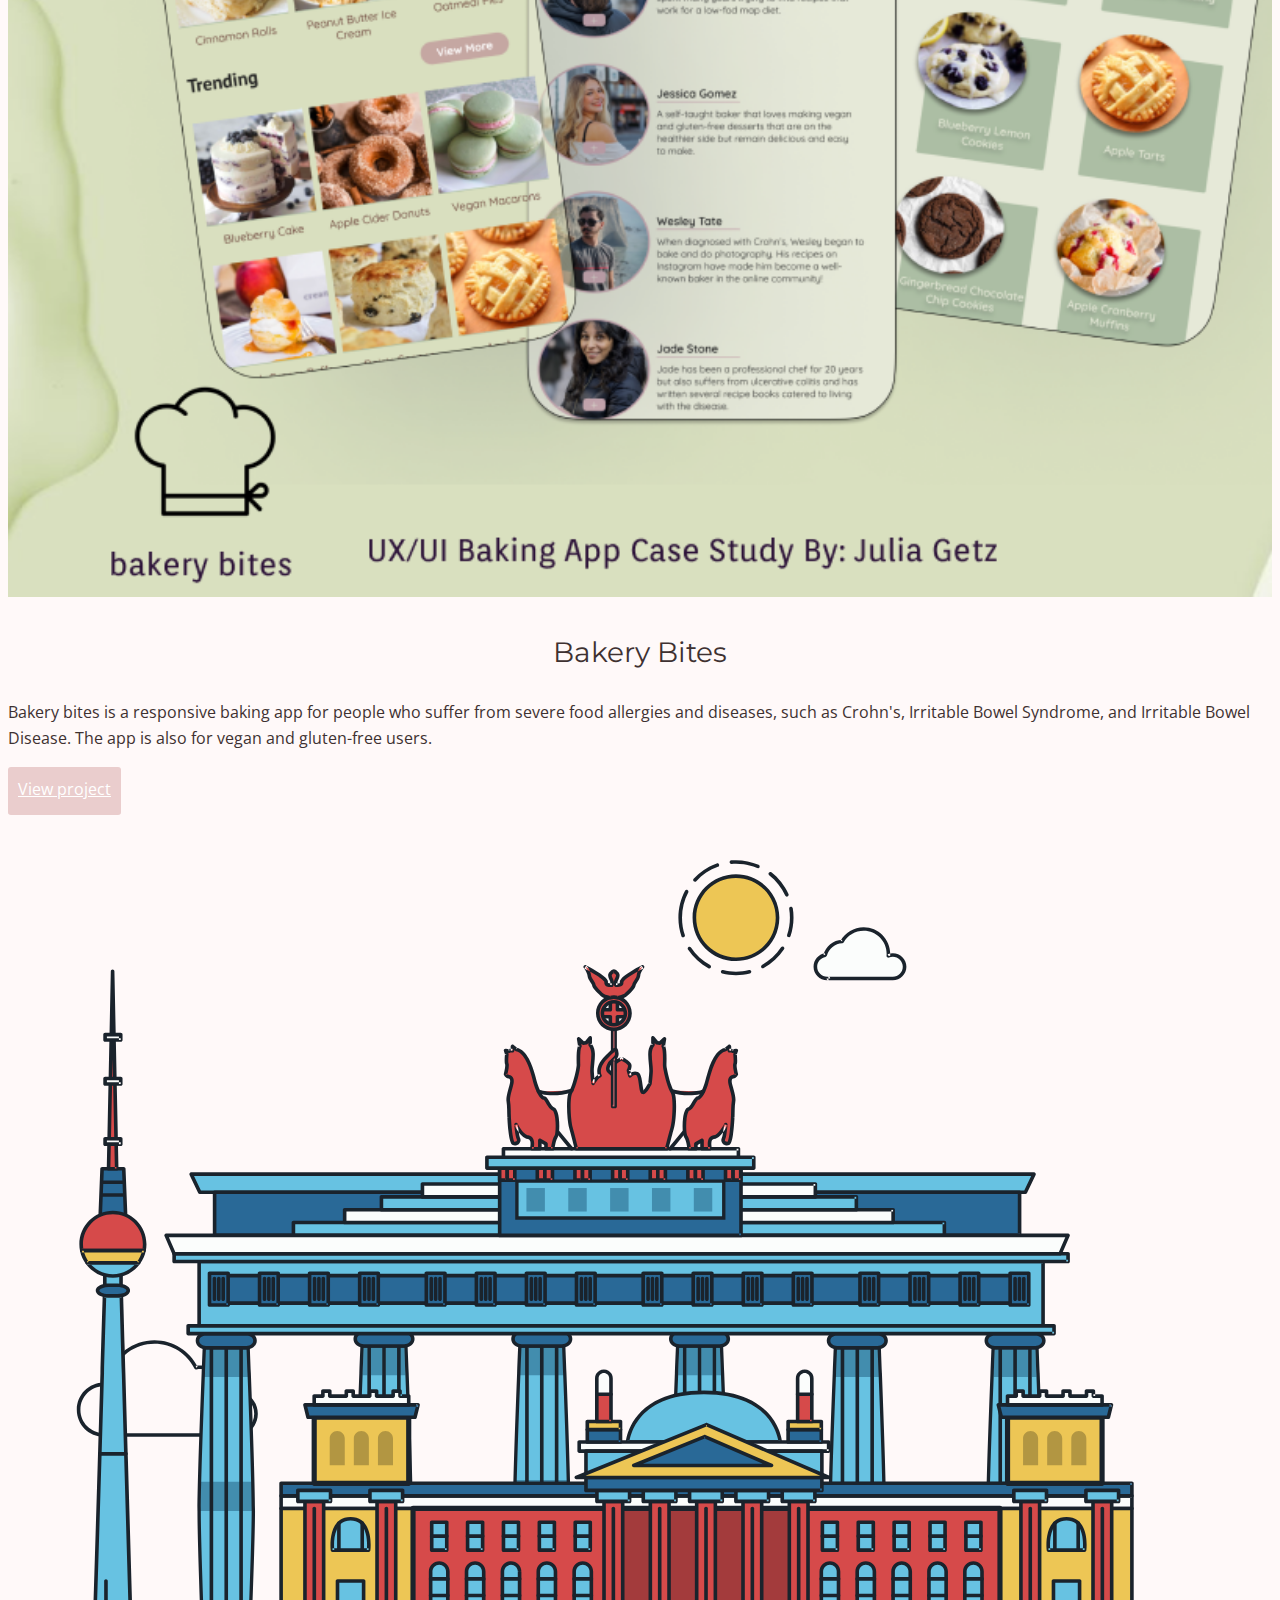
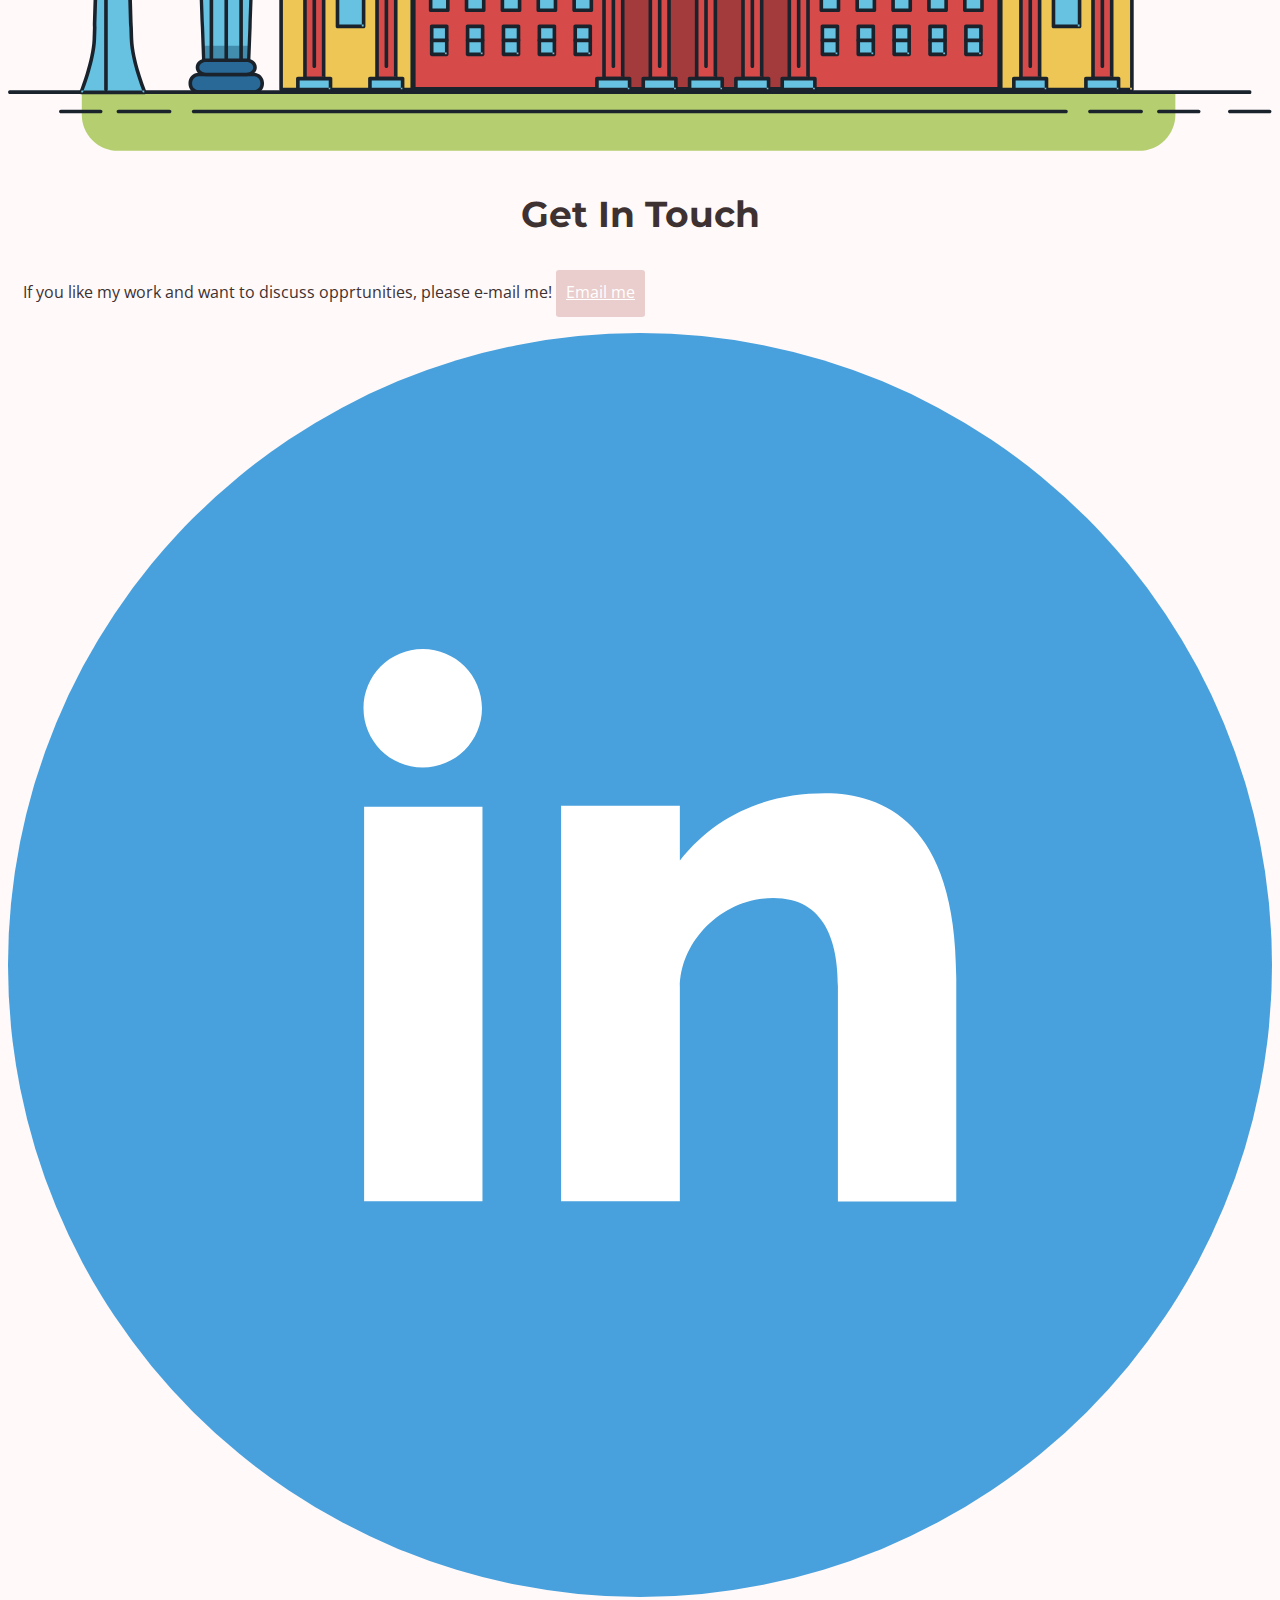
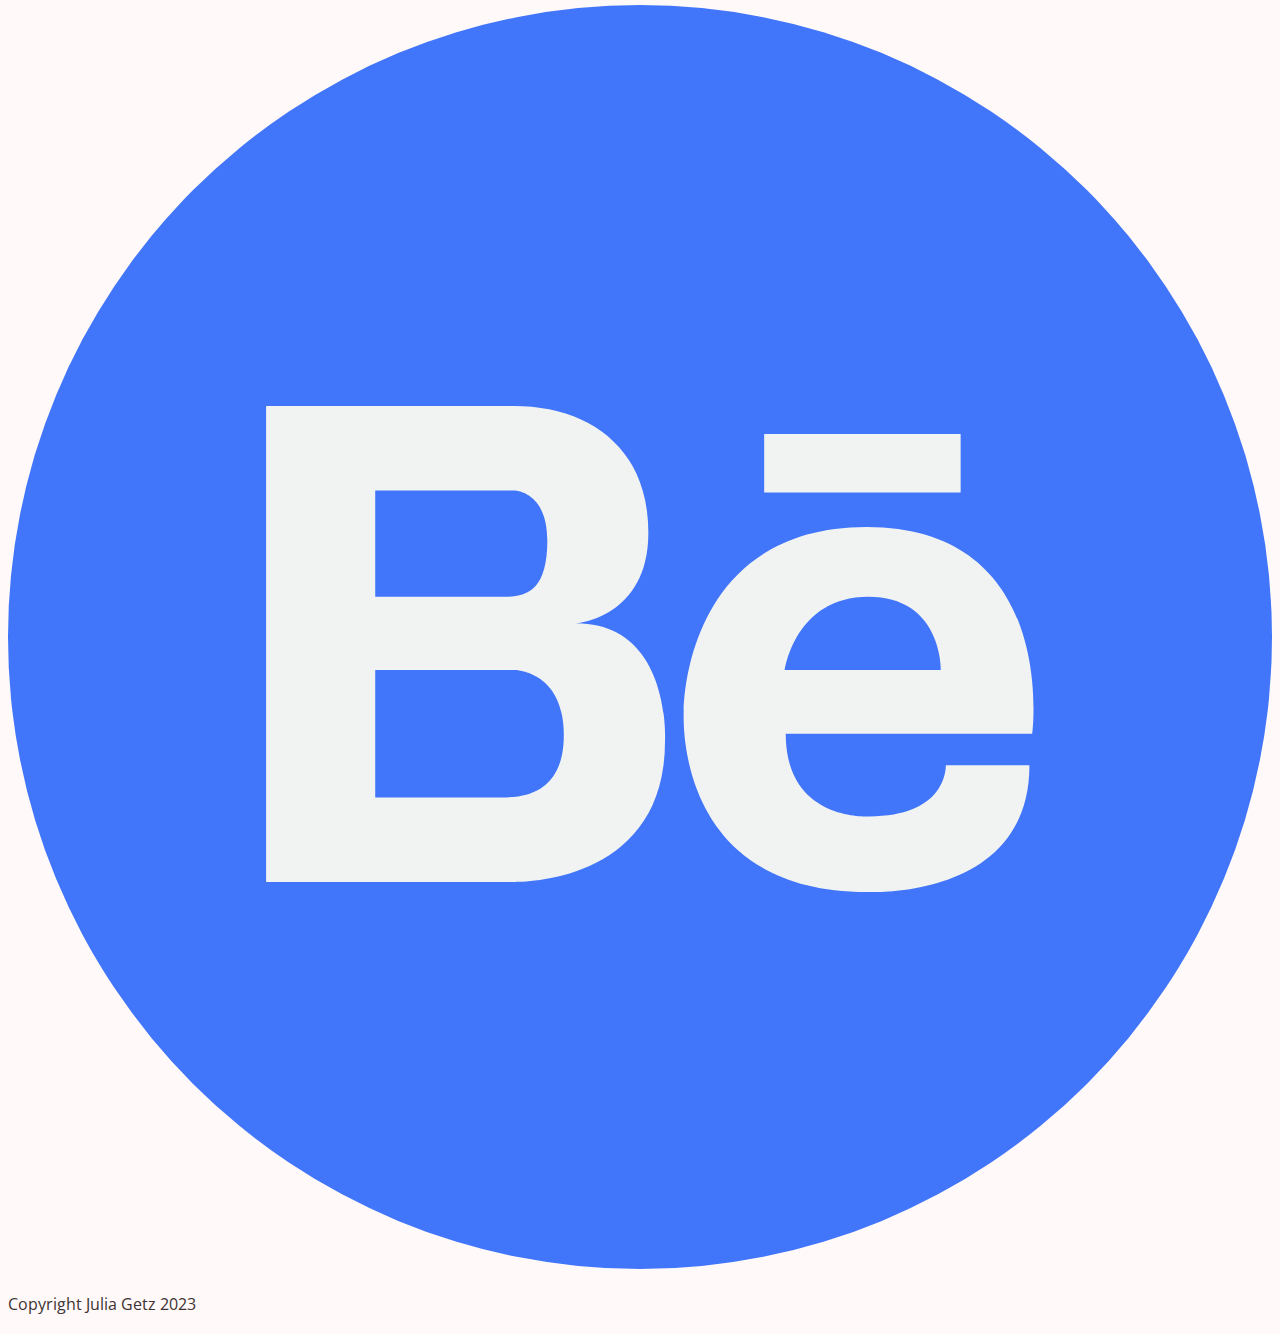
==== commit a83a243f: "Media queries & SVG added" ====
--- a/index.html
+++ b/index.html
@@ -35,50 +35,657 @@
             <div class="container">
                 <h2>My Work</h2>
                 <div class="row"><!-- Row -->
-                    <div><!-- column -->
+                    <div class=" column col-md-6 col-lg-7">
                         <picture>
                             <source srcset="img/onirique/onirique-intro-1x.jpg" media="(max-width767px)">
                             <img src="img/onirique/onirique-intro-2x.jpg" alt="Onirique Intro Image">
                         </picture>
                     </div>
-                    <div><!-- column -->
+                </div>
+                <div class="column col-md-6 col-lg-5">
                         <h3>Onirique</h3>
                         <p>Onirique is a web app where users can shop for luxury jewelry quickly and easily to match
                             their particular needs.</p>
                             <a href="#" class="button">View project</a>
-                    </div>
+                 </div>
                 </div>
                 <div class="row"><!-- Row -->
-                    <div><!-- column -->
+                    <div class=" column col-md-6 col-lg-7">
                         <picture>
                             <source srcset="img/roseify/roseifyintro-1x.jpg" media="(max-width767px)">
                             <img src="img/roseify/roseifyintro-2x.jpg" alt="Roseify Intro Image">
                         </picture>
                     </div>
                 </div>
-                    <div><!-- column -->
+                <div class="column col-md-6 col-lg-5">
                         <h3>Roseify</h3>
                         <p>Roseify is a native mobile app created for iOS and Android operating systems. Roseify is a
                             planner app that allows users to visually document and plan out their lives.</p>
                         <a href="#" class="button">View project</a>
-                    </div>
+                </div>
                 </div>
                 <div class="row"><!-- Row -->
-                    <div><!-- column -->
+                    <div class=" column col-md-6 col-lg-7">
                         <picture>
                             <source srcset="img/bakerybites/bakerybites-intro-2x.png" media="(max-width767px)">
                             <img src="img/bakerybites/bakerybites-intro-1x.png" alt="Bakery Bites Intro Photo">
                         </picture>
                     </div>
                 </div>
-                    <div><!-- column -->
+                <div class="column col-md-6 col-lg-5">
                         <h3>Bakery Bites</h3>
                         <p>Bakery bites is a responsive baking app for people who suffer from severe food allergies and
                             diseases, such as Crohn's, Irritable Bowel Syndrome, and Irritable Bowel Disease. The app is
                             also for vegan and gluten-free users.</p>
                             <a href="#" class="button">View project</a>
+                 </div>
+                </div>
+                <div class="row"><!-- Row -->
+                    <div class=" column col-md-6 col-lg-7">
+                        <picture>
+                            <svg id="about-picture" xmlns="http://www.w3.org/2000/svg" class="berlin-illustration" height="auto" viewBox="0 0 700 505" xmlns:xlink="http://www.w3.org/1999/xlink">
+                                <defs>
+                                    <polygon id="a" points=".06 231.917 .06 .929 688.717 .929 688.717 231.917"></polygon>
+                                </defs>
+                                <g fill="none" fill-rule="evenodd">
+                                  <g transform="translate(0 241)" class="cloud-front">
+                                  <path fill="#1A232C" d="M87.602,29 L87.602,28 C87.326,28.001 87.103,28.024 86.927,28.033 L86.979,29.031 L87.947,28.78 C85.741,20.282 78.041,14.002 68.852,14 C67.858,14 66.904,14.096 65.98,14.231 L66.125,15.22 L67.019,14.772 C62.626,6.015 53.567,0.001 43.102,0 C29.041,0.002 17.524,10.848 16.443,24.632 L17.44,24.71 L17.606,23.724 C16.803,23.589 15.969,23.5 15.102,23.5 C6.817,23.501 0.102,30.215 0.102,38.5 C0.102,46.785 6.817,53.499 15.102,53.5 L87.602,53.5 C94.644,53.499 100.351,47.792 100.352,40.75 C100.351,33.708 94.644,28.001 87.602,28 L87.602,30 C90.573,30 93.254,31.202 95.203,33.149 C97.15,35.097 98.351,37.778 98.352,40.75 C98.351,43.722 97.15,46.403 95.203,48.351 C93.254,50.298 90.573,51.5 87.602,51.5 L15.102,51.5 C11.509,51.5 8.265,50.046 5.909,47.692 C3.555,45.337 2.102,42.093 2.102,38.5 C2.102,34.907 3.555,31.663 5.909,29.308 C8.265,26.954 11.509,25.5 15.102,25.5 C15.831,25.5 16.553,25.575 17.273,25.697 C17.551,25.743 17.832,25.672 18.055,25.499 C18.277,25.325 18.414,25.07 18.436,24.789 C19.436,12.04 30.094,1.998 43.102,2 C52.786,1.999 61.163,7.564 65.231,15.669 C65.425,16.055 65.842,16.272 66.27,16.21 C67.132,16.084 67.988,16 68.852,16 C77.108,15.998 84.027,21.647 86.011,29.283 C86.13,29.741 86.557,30.054 87.031,30.03 C87.27,30.017 87.457,29.999 87.602,30 L87.602,29" transform="translate(38 36)"></path>
+                                    </g>
+                                    <path fill="#B5CE6F" d="M646.484,484.382 C646.484,489.501 644.531,494.62 640.627,498.525 C636.722,502.43 631.603,504.382 626.484,504.382 L60.873,504.382 C55.754,504.382 50.636,502.43 46.731,498.525 C42.826,494.62 40.873,489.501 40.873,484.382 L40.873,471.917 L646.484,471.917 L646.484,484.382"></path>
+                                    <polyline fill="#67C2E2" points="334.824 185.029 101.449 185.029 106.209 195.08 563.438 195.08 568.2 185.029 334.824 185.029"></polyline>
+                                    <path fill="#1A232C" d="M334.824,185.029 L334.824,184.029 L101.449,184.029 C101.104,184.029 100.788,184.203 100.604,184.494 C100.42,184.785 100.398,185.146 100.545,185.457 L105.306,195.508 C105.471,195.856 105.824,196.079 106.209,196.079 L563.438,196.079 C563.824,196.079 564.177,195.856 564.342,195.508 L569.104,185.457 C569.251,185.146 569.229,184.785 569.045,184.494 C568.861,184.203 568.544,184.029 568.2,184.029 L334.824,184.029 L334.824,186.029 L566.62,186.029 L562.806,194.08 L106.842,194.08 L103.029,186.029 L334.824,186.029 L334.824,185.029"></path>
+                                    <polygon fill="#296997" points="114.416 218.974 560.222 218.974 560.222 195.08 114.416 195.08"></polygon>
+                                    <path fill="#1A232C" d="M560.222,218.974 L560.222,217.974 L115.416,217.974 L115.416,196.079 L559.222,196.079 L559.222,218.974 L560.222,218.974 L560.222,217.974 L560.222,218.974 L561.222,218.974 L561.222,195.08 C561.222,194.816 561.115,194.559 560.929,194.372 C560.742,194.186 560.485,194.08 560.222,194.08 L114.416,194.08 C114.152,194.08 113.895,194.186 113.708,194.372 C113.522,194.559 113.416,194.816 113.416,195.08 L113.416,218.974 C113.416,219.237 113.522,219.495 113.708,219.681 C113.895,219.867 114.152,219.974 114.416,219.974 L560.222,219.974 C560.485,219.974 560.742,219.867 560.929,219.681 C561.115,219.495 561.222,219.237 561.222,218.974 L560.222,218.974"></path>
+                                    <polygon fill="#67C2E2" points="105.85 269.08 573.225 269.08 573.225 233.398 105.85 233.398"></polygon>
+                                    <path fill="#1A232C" d="M573.225,233.398 L573.225,232.398 L105.85,232.398 C105.587,232.398 105.329,232.505 105.143,232.691 C104.957,232.877 104.85,233.134 104.85,233.398 L104.85,269.08 C104.85,269.344 104.957,269.601 105.143,269.788 C105.329,269.974 105.587,270.08 105.85,270.08 L573.225,270.08 C573.488,270.08 573.745,269.974 573.932,269.788 C574.118,269.601 574.225,269.344 574.225,269.08 L574.225,233.398 C574.225,233.134 574.118,232.877 573.932,232.691 C573.745,232.505 573.488,232.398 573.225,232.398 L573.225,233.398 L572.225,233.398 L572.225,268.08 L106.85,268.08 L106.85,234.398 L573.225,234.398 L573.225,233.398 L572.225,233.398 L573.225,233.398"></path>
+                                    <polygon fill="#296997" points="116.751 256.508 562.557 256.508 562.557 241.243 116.751 241.243"></polygon>
+                                    <path fill="#1A232C" d="M562.557,256.508 L562.557,255.508 L117.75,255.508 L117.75,242.243 L561.557,242.243 L561.557,256.508 L562.557,256.508 L562.557,255.508 L562.557,256.508 L563.557,256.508 L563.557,241.243 C563.557,240.979 563.45,240.722 563.264,240.535 C563.078,240.349 562.82,240.243 562.557,240.243 L116.75,240.243 C116.487,240.243 116.23,240.349 116.043,240.535 C115.857,240.722 115.751,240.979 115.751,241.243 L115.751,256.508 C115.751,256.771 115.857,257.029 116.043,257.215 C116.23,257.401 116.487,257.508 116.751,257.508 L562.557,257.508 C562.82,257.508 563.077,257.401 563.264,257.215 C563.45,257.029 563.557,256.771 563.557,256.508 L562.557,256.508"></path>
+                                    <polygon fill="#67C2E2" points="158.07 218.974 518.563 218.974 518.563 211.858 158.07 211.858"></polygon>
+                                    <path fill="#1A232C" d="M518.563,211.858 L518.563,210.858 L158.07,210.858 C157.807,210.858 157.549,210.964 157.363,211.151 C157.177,211.337 157.07,211.594 157.07,211.858 L157.07,218.974 C157.07,219.237 157.177,219.495 157.363,219.681 C157.549,219.867 157.807,219.974 158.07,219.974 L518.563,219.974 C518.826,219.974 519.083,219.867 519.27,219.681 C519.456,219.495 519.562,219.237 519.562,218.974 L519.562,211.858 C519.562,211.594 519.456,211.337 519.27,211.151 C519.083,210.964 518.826,210.858 518.563,210.858 L518.563,211.858 L517.563,211.858 L517.563,217.974 L159.07,217.974 L159.07,212.858 L518.563,212.858 L518.563,211.858 L517.563,211.858 L518.563,211.858"></path>
+                                    <polygon fill="#FBFDFC" points="186.438 211.858 490.194 211.858 490.194 204.741 186.438 204.741"></polygon>
+                                    <path fill="#1A232C" d="M490.194,204.741 L490.194,203.741 L186.438,203.741 C186.175,203.741 185.917,203.848 185.731,204.034 C185.545,204.221 185.438,204.478 185.438,204.741 L185.438,211.858 C185.438,212.121 185.545,212.379 185.731,212.565 C185.917,212.751 186.175,212.858 186.438,212.858 L490.194,212.858 C490.458,212.858 490.715,212.751 490.902,212.565 C491.088,212.379 491.194,212.121 491.194,211.858 L491.194,204.741 C491.194,204.478 491.088,204.221 490.902,204.034 C490.715,203.848 490.458,203.741 490.194,203.741 L490.194,204.741 L489.194,204.741 L489.194,210.858 L187.438,210.858 L187.438,205.741 L490.194,205.741 L490.194,204.741 L489.194,204.741 L490.194,204.741"></path>
+                                    <polygon fill="#67C2E2" points="206.805 204.741 469.828 204.741 469.828 197.624 206.805 197.624"></polygon>
+                                    <path fill="#1A232C" d="M469.828,197.624 L469.828,196.624 L206.805,196.624 C206.541,196.624 206.284,196.731 206.098,196.917 C205.911,197.103 205.805,197.361 205.805,197.624 L205.805,204.741 C205.805,205.005 205.911,205.262 206.098,205.449 C206.284,205.635 206.541,205.741 206.805,205.741 L469.828,205.741 C470.091,205.741 470.349,205.635 470.535,205.449 C470.722,205.262 470.828,205.005 470.828,204.741 L470.828,197.624 C470.828,197.361 470.722,197.103 470.535,196.917 C470.349,196.731 470.091,196.624 469.828,196.624 L469.828,197.624 L468.828,197.624 L468.828,203.741 L207.805,203.741 L207.805,198.624 L469.828,198.624 L469.828,197.624 L468.828,197.624 L469.828,197.624"></path>
+                                    <polygon fill="#FBFDFC" points="229.521 197.624 447.111 197.624 447.111 190.509 229.521 190.509"></polygon>
+                                    <path fill="#1A232C" d="M447.111,190.509 L447.111,189.509 L229.521,189.509 C229.258,189.509 229,189.616 228.814,189.802 C228.628,189.988 228.521,190.246 228.521,190.509 L228.521,197.624 C228.521,197.888 228.628,198.145 228.814,198.332 C229,198.518 229.258,198.624 229.521,198.624 L447.111,198.624 C447.375,198.624 447.632,198.518 447.818,198.332 C448.005,198.145 448.111,197.888 448.111,197.624 L448.111,190.509 C448.111,190.246 448.005,189.988 447.818,189.802 C447.632,189.616 447.375,189.509 447.111,189.509 L447.111,190.509 L446.111,190.509 L446.111,196.624 L230.521,196.624 L230.521,191.509 L447.111,191.509 L447.111,190.509 L446.111,190.509 L447.111,190.509"></path>
+                                    <path fill="#67C2E2" d="M135.607,355.447 C135.163,337.766 134.264,313.326 133.648,297.387 C133.274,287.721 133.004,281.18 133.004,281.18 L108.722,281.18 C108.722,281.18 108.452,287.721 108.079,297.387 C107.462,313.326 106.563,337.766 106.119,355.447 C105.953,362.059 105.85,367.732 105.85,371.653 L105.85,371.654 C105.85,386.117 107.243,424.332 108.089,446.189 C108.457,455.706 108.722,462.126 108.722,462.126 L133.004,462.126 C133.004,462.126 133.269,455.706 133.637,446.189 C134.482,424.332 135.876,386.117 135.876,371.654 L135.876,371.653 C135.876,367.732 135.773,362.059 135.607,355.447"></path>
+                                    <path fill="#428DAE" d="M133.648 297.387L108.079 297.387C108.452 287.721 108.722 281.18 108.722 281.18L133.004 281.18C133.004 281.18 133.274 287.721 133.648 297.387M135.876 371.654L105.85 371.654 105.85 371.653C105.85 367.732 105.953 362.059 106.119 355.447L135.607 355.447C135.773 362.059 135.876 367.732 135.876 371.653L135.876 371.654M133.004 462.126L108.722 462.126C108.722 462.126 108.457 455.706 108.089 446.189L133.637 446.189C133.269 455.706 133.004 462.126 133.004 462.126"></path>
+                                    <path fill="#1A232C" d="M109.612,461.199 L132.114,461.199 C132.447,453.007 134.949,390.886 134.949,371.653 C134.949,352.42 132.447,290.299 132.114,282.108 L109.612,282.108 C109.279,290.299 106.778,352.42 106.778,371.653 C106.778,390.886 109.279,453.007 109.612,461.199 Z M133.895,463.054 L107.832,463.054 L107.794,462.164 C107.766,461.466 104.922,392.193 104.922,371.653 C104.922,351.114 107.766,281.839 107.794,281.142 L107.832,280.252 L133.895,280.252 L133.931,281.142 C133.96,281.839 136.804,351.114 136.804,371.653 C136.804,392.193 133.96,461.466 133.931,462.164 L133.895,463.054 L133.895,463.054 Z"></path>
+                                    <path fill="#1A232C" d="M111.638 281.18L111.638 462.126C111.638 462.679 112.086 463.126 112.638 463.126 113.19 463.126 113.638 462.679 113.638 462.126L113.638 281.18C113.638 280.628 113.19 280.18 112.638 280.18 112.086 280.18 111.638 280.628 111.638 281.18M119.863 281.18L119.863 462.126C119.863 462.679 120.311 463.126 120.863 463.126 121.416 463.126 121.863 462.679 121.863 462.126L121.863 281.18C121.863 280.628 121.416 280.18 120.863 280.18 120.311 280.18 119.863 280.628 119.863 281.18M128.088 281.18L128.088 462.126C128.088 462.679 128.536 463.126 129.088 463.126 129.64 463.126 130.088 462.679 130.088 462.126L130.088 281.18C130.088 280.628 129.64 280.18 129.088 280.18 128.536 280.18 128.088 280.628 128.088 281.18"></path>
+                                    <path fill="#296997" d="M136.79,277.265 C136.79,279.418 134.675,281.18 132.09,281.18 L109.636,281.18 C107.051,281.18 104.936,279.418 104.936,277.265 C104.936,275.111 107.051,273.349 109.636,273.349 L132.09,273.349 C134.675,273.349 136.79,275.111 136.79,277.265"></path>
+                                    <path fill="#1A232C" d="M136.79,277.265 L135.79,277.265 C135.789,278.005 135.433,278.704 134.769,279.262 C134.109,279.814 133.155,280.181 132.09,280.18 L109.636,280.18 C108.571,280.181 107.617,279.814 106.956,279.262 C106.293,278.704 105.936,278.005 105.936,277.265 C105.936,276.524 106.293,275.825 106.957,275.267 C107.617,274.715 108.571,274.348 109.636,274.349 L132.09,274.349 C133.155,274.348 134.109,274.716 134.769,275.267 C135.433,275.825 135.789,276.524 135.79,277.265 L137.79,277.265 C137.791,275.851 137.09,274.593 136.049,273.731 C135.006,272.863 133.61,272.35 132.09,272.349 L109.636,272.349 C108.116,272.35 106.72,272.863 105.676,273.731 C104.636,274.593 103.935,275.851 103.936,277.265 C103.935,278.678 104.636,279.937 105.677,280.798 C106.72,281.666 108.116,282.179 109.636,282.18 L132.09,282.18 C133.61,282.179 135.006,281.666 136.049,280.798 C137.09,279.937 137.791,278.678 137.79,277.265 L136.79,277.265"></path>
+                                    <path fill="#296997" d="M140.775,467.217 C140.775,469.803 138.661,471.917 136.076,471.917 L105.65,471.917 C103.065,471.917 100.951,469.803 100.951,467.217 L100.951,466.825 C100.951,464.241 103.065,462.126 105.65,462.126 L136.076,462.126 C138.661,462.126 140.775,464.241 140.775,466.825 L140.775,467.217"></path>
+                                    <path fill="#1A232C" d="M140.775,467.217 L139.775,467.217 C139.775,468.235 139.361,469.155 138.688,469.83 C138.013,470.503 137.093,470.917 136.076,470.917 L105.65,470.917 C104.633,470.917 103.713,470.504 103.038,469.83 C102.365,469.155 101.951,468.235 101.951,467.217 L101.951,466.825 C101.951,465.808 102.365,464.889 103.038,464.214 C103.713,463.54 104.633,463.127 105.65,463.126 L136.076,463.126 C137.093,463.127 138.013,463.54 138.688,464.214 C139.362,464.889 139.775,465.808 139.775,466.825 L139.775,467.217 L141.775,467.217 L141.775,466.825 C141.772,463.684 139.217,461.13 136.076,461.126 L105.65,461.126 C102.509,461.13 99.955,463.684 99.951,466.825 L99.951,467.217 C99.954,470.36 102.509,472.914 105.65,472.917 L136.076,472.917 C139.217,472.914 141.772,470.36 141.775,467.217 L140.775,467.217"></path>
+                                    <path fill="#296997" d="M136.79,458.208 C136.79,460.363 134.675,462.126 132.09,462.126 L109.636,462.126 C107.051,462.126 104.936,460.363 104.936,458.208 C104.936,456.057 107.051,454.292 109.636,454.292 L132.09,454.292 C134.675,454.292 136.79,456.057 136.79,458.208"></path>
+                                    <path fill="#1A232C" d="M136.79,458.208 L135.79,458.208 C135.789,458.949 135.432,459.649 134.769,460.207 C134.108,460.76 133.154,461.128 132.09,461.126 L109.636,461.126 C108.572,461.128 107.617,460.76 106.957,460.207 C106.293,459.649 105.936,458.949 105.936,458.208 C105.936,457.47 106.293,456.77 106.957,456.212 C107.617,455.659 108.572,455.291 109.636,455.292 L132.09,455.292 C133.154,455.291 134.108,455.659 134.769,456.212 C135.433,456.77 135.789,457.47 135.79,458.208 L137.79,458.208 C137.791,456.796 137.09,455.538 136.05,454.675 C135.006,453.808 133.61,453.294 132.09,453.292 L109.636,453.292 C108.115,453.294 106.719,453.808 105.676,454.675 C104.636,455.538 103.935,456.796 103.936,458.208 C103.935,459.622 104.636,460.881 105.676,461.743 C106.72,462.611 108.116,463.125 109.636,463.126 L132.09,463.126 C133.61,463.125 135.006,462.611 136.05,461.743 C137.09,460.881 137.791,459.622 137.79,458.208 L136.79,458.208"></path>
+                                    <path fill="#67C2E2" d="M572.471,355.447 C572.025,337.766 571.126,313.326 570.51,297.387 C570.137,287.721 569.867,281.18 569.867,281.18 L545.585,281.18 C545.585,281.18 545.315,287.721 544.942,297.387 C544.326,313.326 543.427,337.766 542.981,355.447 C542.815,362.059 542.713,367.732 542.713,371.653 L542.713,371.654 C542.713,386.117 544.107,424.332 544.952,446.189 C545.32,455.706 545.585,462.126 545.585,462.126 L569.867,462.126 C569.867,462.126 570.132,455.706 570.499,446.189 C571.346,424.332 572.739,386.117 572.739,371.654 L572.739,371.653 C572.739,367.732 572.637,362.059 572.471,355.447"></path>
+                                    <path fill="#428DAE" d="M569.582 297.387L566.951 297.387 566.951 282.108 568.977 282.108C569.063 284.206 569.29 289.841 569.582 297.387M564.951 297.387L545.871 297.387C546.162 289.841 546.39 284.206 546.476 282.108L564.951 282.108 564.951 297.387M571.8 369.187L566.951 369.187 566.951 356.265 571.562 356.265C571.685 361.272 571.771 365.701 571.8 369.187M564.951 369.187L543.653 369.187C543.684 365.512 543.777 360.79 543.912 355.447L553.551 355.447 553.551 356.265 564.951 356.265 564.951 369.187"></path>
+                                    <path fill="#1A232C" d="M546.476,461.199 L568.977,461.199 C569.31,453.007 571.812,390.886 571.812,371.653 C571.812,352.42 569.31,290.299 568.977,282.108 L546.476,282.108 C546.142,290.299 543.642,352.42 543.642,371.653 C543.642,390.886 546.142,453.007 546.476,461.199 M570.758,463.054 L544.694,463.054 L544.658,462.164 C544.629,461.466 541.785,392.193 541.785,371.653 C541.785,351.114 544.629,281.839 544.658,281.142 L544.694,280.252 L570.758,280.252 L570.795,281.142 C570.823,281.839 573.667,351.114 573.667,371.653 C573.667,392.193 570.823,461.466 570.795,462.164 L570.758,463.054"></path>
+                                    <path fill="#1A232C" d="M548.501 281.18L548.501 462.126C548.501 462.679 548.949 463.126 549.501 463.126 550.053 463.126 550.501 462.679 550.501 462.126L550.501 281.18C550.501 280.628 550.053 280.18 549.501 280.18 548.949 280.18 548.501 280.628 548.501 281.18M556.727 281.18L556.727 462.126C556.727 462.679 557.174 463.126 557.727 463.126 558.279 463.126 558.727 462.679 558.727 462.126L558.727 281.18C558.727 280.628 558.279 280.18 557.727 280.18 557.174 280.18 556.727 280.628 556.727 281.18M564.951 281.18L564.951 462.126C564.951 462.679 565.399 463.126 565.951 463.126 566.503 463.126 566.951 462.679 566.951 462.126L566.951 281.18C566.951 280.628 566.503 280.18 565.951 280.18 565.399 280.18 564.951 280.628 564.951 281.18"></path>
+                                    <path fill="#296997" d="M573.653,277.265 C573.653,279.418 571.537,281.18 568.953,281.18 L546.499,281.18 C543.915,281.18 541.799,279.418 541.799,277.265 C541.799,275.111 543.915,273.349 546.499,273.349 L568.953,273.349 C571.537,273.349 573.653,275.111 573.653,277.265"></path>
+                                    <path fill="#1A232C" d="M573.653,277.265 L572.653,277.265 C572.653,278.005 572.296,278.704 571.632,279.262 C570.972,279.814 570.017,280.181 568.953,280.18 L546.499,280.18 C545.435,280.181 544.48,279.814 543.82,279.262 C543.156,278.704 542.8,278.005 542.799,277.265 C542.8,276.525 543.156,275.825 543.82,275.267 C544.481,274.715 545.435,274.348 546.499,274.349 L568.953,274.349 C570.017,274.348 570.972,274.715 571.632,275.267 C572.296,275.825 572.653,276.525 572.653,277.265 L574.653,277.265 C574.654,275.851 573.953,274.593 572.912,273.731 C571.869,272.863 570.473,272.35 568.953,272.349 L546.499,272.349 C544.979,272.35 543.583,272.863 542.54,273.731 C541.499,274.593 540.798,275.851 540.799,277.265 C540.798,278.679 541.499,279.937 542.54,280.798 C543.583,281.666 544.979,282.179 546.499,282.18 L568.953,282.18 C570.473,282.179 571.869,281.666 572.912,280.798 C573.953,279.937 574.654,278.679 574.653,277.265 L573.653,277.265"></path>
+                                    <path fill="#296997" d="M577.639,467.217 C577.639,469.803 575.524,471.917 572.938,471.917 L542.514,471.917 C539.929,471.917 537.813,469.803 537.813,467.217 L537.813,466.825 C537.813,464.241 539.929,462.126 542.514,462.126 L572.938,462.126 C575.524,462.126 577.639,464.241 577.639,466.825 L577.639,467.217"></path>
+                                    <path fill="#1A232C" d="M577.639,467.217 L576.639,467.217 C576.638,468.235 576.225,469.155 575.551,469.83 C574.876,470.503 573.956,470.917 572.938,470.917 L542.514,470.917 C541.497,470.917 540.576,470.503 539.901,469.83 C539.227,469.155 538.814,468.234 538.813,467.217 L538.813,466.825 C538.814,465.808 539.227,464.889 539.901,464.214 C540.576,463.54 541.497,463.127 542.514,463.126 L572.938,463.126 C573.956,463.127 574.876,463.54 575.551,464.214 C576.225,464.888 576.638,465.808 576.639,466.825 L576.639,467.217 L578.639,467.217 L578.639,466.825 C578.635,463.684 576.081,461.13 572.938,461.126 L542.514,461.126 C539.372,461.13 536.817,463.684 536.813,466.825 L536.813,467.217 C536.817,470.36 539.372,472.914 542.514,472.917 L572.938,472.917 C576.081,472.914 578.635,470.359 578.639,467.217 L577.639,467.217"></path>
+                                    <path fill="#296997" d="M573.653,458.208 C573.653,460.363 571.537,462.126 568.953,462.126 L546.499,462.126 C543.915,462.126 541.799,460.363 541.799,458.208 C541.799,456.057 543.915,454.292 546.499,454.292 L568.953,454.292 C571.537,454.292 573.653,456.057 573.653,458.208"></path>
+                                    <path fill="#1A232C" d="M573.653,458.208 L572.653,458.208 C572.653,458.949 572.296,459.649 571.632,460.207 C570.971,460.76 570.017,461.128 568.953,461.126 L546.499,461.126 C545.435,461.128 544.481,460.76 543.82,460.207 C543.157,459.649 542.799,458.949 542.799,458.208 C542.799,457.47 543.156,456.77 543.82,456.212 C544.481,455.659 545.435,455.291 546.499,455.292 L568.953,455.292 C570.017,455.291 570.971,455.659 571.632,456.212 C572.296,456.77 572.653,457.47 572.653,458.208 L574.653,458.208 C574.654,456.796 573.953,455.538 572.912,454.675 C571.869,453.808 570.473,453.294 568.953,453.292 L546.499,453.292 C544.979,453.294 543.583,453.808 542.54,454.675 C541.499,455.538 540.798,456.796 540.799,458.208 C540.798,459.622 541.499,460.881 542.54,461.743 C543.583,462.611 544.979,463.125 546.499,463.126 L568.953,463.126 C570.473,463.125 571.869,462.611 572.912,461.743 C573.953,460.881 574.654,459.622 574.653,458.208 L573.653,458.208"></path>
+                                    <path fill="#67C2E2" d="M485.098,355.447 C484.654,337.766 483.753,313.326 483.137,297.387 C482.764,287.721 482.494,281.18 482.494,281.18 L458.213,281.18 C458.213,281.18 457.942,287.721 457.569,297.387 C456.953,313.326 456.055,337.766 455.608,355.447 C455.443,362.059 455.34,367.732 455.34,371.653 L455.34,371.654 C455.34,386.117 456.733,424.332 457.58,446.189 C457.948,455.706 458.213,462.126 458.213,462.126 L482.494,462.126 C482.494,462.126 482.759,455.706 483.126,446.189 C483.973,424.332 485.366,386.117 485.366,371.654 L485.366,371.653 C485.366,367.732 485.265,362.059 485.098,355.447"></path>
+                                    <path fill="#428DAE" d="M483.137 297.387L457.569 297.387C457.942 287.721 458.213 281.18 458.213 281.18L482.494 281.18C482.494 281.18 482.764 287.721 483.137 297.387M485.355 369.187L455.351 369.187C455.382 365.502 455.475 360.78 455.608 355.447L485.098 355.447C485.232 360.78 485.325 365.502 485.355 369.187"></path>
+                                    <path fill="#1A232C" d="M459.103,461.199 L481.605,461.199 C481.938,453.007 484.439,390.886 484.439,371.653 C484.439,352.42 481.938,290.299 481.605,282.108 L459.103,282.108 C458.769,290.299 456.268,352.42 456.268,371.653 C456.268,390.886 458.769,453.007 459.103,461.199 Z M483.386,463.054 L457.321,463.054 L457.285,462.164 C457.256,461.466 454.412,392.193 454.412,371.653 C454.412,351.114 457.256,281.839 457.285,281.142 L457.321,280.252 L483.386,280.252 L483.422,281.142 C483.45,281.839 486.294,351.114 486.294,371.653 C486.294,392.193 483.45,461.466 483.422,462.164 L483.386,463.054 L483.386,463.054 Z"></path>
+                                    <path fill="#1A232C" d="M461.128 281.18L461.128 462.126C461.128 462.679 461.576 463.126 462.128 463.126 462.68 463.126 463.128 462.679 463.128 462.126L463.128 281.18C463.128 280.628 462.68 280.18 462.128 280.18 461.576 280.18 461.128 280.628 461.128 281.18M469.354 281.18L469.354 462.126C469.354 462.679 469.801 463.126 470.354 463.126 470.906 463.126 471.354 462.679 471.354 462.126L471.354 281.18C471.354 280.628 470.906 280.18 470.354 280.18 469.801 280.18 469.354 280.628 469.354 281.18M477.578 281.18L477.578 462.126C477.578 462.679 478.026 463.126 478.578 463.126 479.13 463.126 479.578 462.679 479.578 462.126L479.578 281.18C479.578 280.628 479.13 280.18 478.578 280.18 478.026 280.18 477.578 280.628 477.578 281.18"></path>
+                                    <path fill="#296997" d="M486.281,277.265 C486.281,279.418 484.164,281.18 481.58,281.18 L459.126,281.18 C456.542,281.18 454.426,279.418 454.426,277.265 C454.426,275.111 456.542,273.349 459.126,273.349 L481.58,273.349 C484.164,273.349 486.281,275.111 486.281,277.265"></path>
+                                    <path fill="#1A232C" d="M486.281,277.265 L485.281,277.265 C485.281,278.005 484.924,278.704 484.26,279.262 C483.599,279.814 482.644,280.181 481.58,280.18 L459.126,280.18 C458.062,280.181 457.107,279.814 456.447,279.262 C455.783,278.704 455.427,278.005 455.426,277.265 C455.427,276.525 455.783,275.825 456.447,275.267 C457.108,274.715 458.062,274.348 459.126,274.349 L481.58,274.349 C482.644,274.348 483.599,274.716 484.26,275.268 C484.924,275.825 485.281,276.525 485.281,277.265 L487.281,277.265 C487.282,275.851 486.58,274.593 485.54,273.731 C484.496,272.863 483.1,272.35 481.58,272.349 L459.126,272.349 C457.606,272.35 456.21,272.863 455.167,273.731 C454.126,274.593 453.425,275.851 453.426,277.265 C453.425,278.679 454.126,279.937 455.167,280.798 C456.21,281.666 457.606,282.179 459.126,282.18 L481.58,282.18 C483.1,282.179 484.496,281.666 485.54,280.799 C486.58,279.937 487.282,278.679 487.281,277.265 L486.281,277.265"></path>
+                                    <path fill="#296997" d="M490.266,467.217 C490.266,469.803 488.151,471.917 485.565,471.917 L455.141,471.917 C452.556,471.917 450.44,469.803 450.44,467.217 L450.44,466.825 C450.44,464.241 452.556,462.126 455.141,462.126 L485.565,462.126 C488.151,462.126 490.266,464.241 490.266,466.825 L490.266,467.217"></path>
+                                    <path fill="#1A232C" d="M490.266,467.217 L489.266,467.217 C489.265,468.235 488.852,469.155 488.178,469.83 C487.503,470.503 486.583,470.917 485.565,470.917 L455.141,470.917 C454.124,470.917 453.203,470.503 452.528,469.83 C451.854,469.155 451.441,468.234 451.44,467.217 L451.44,466.825 C451.441,465.808 451.854,464.889 452.528,464.214 C453.203,463.54 454.124,463.127 455.141,463.126 L485.565,463.126 C486.583,463.127 487.503,463.54 488.178,464.214 C488.852,464.888 489.265,465.808 489.266,466.825 L489.266,467.217 L491.266,467.217 L491.266,466.825 C491.262,463.684 488.708,461.13 485.565,461.126 L455.141,461.126 C451.999,461.13 449.444,463.684 449.44,466.825 L449.44,467.217 C449.444,470.36 451.999,472.914 455.141,472.917 L485.565,472.917 C488.708,472.914 491.262,470.359 491.266,467.217 L490.266,467.217"></path>
+                                    <path fill="#296997" d="M486.281,458.208 C486.281,460.363 484.164,462.126 481.58,462.126 L459.126,462.126 C456.542,462.126 454.426,460.363 454.426,458.208 C454.426,456.057 456.542,454.292 459.126,454.292 L481.58,454.292 C484.164,454.292 486.281,456.057 486.281,458.208"></path>
+                                    <path fill="#1A232C" d="M486.281,458.208 L485.281,458.208 C485.281,458.949 484.923,459.649 484.26,460.207 C483.599,460.76 482.644,461.128 481.58,461.126 L459.126,461.126 C458.062,461.128 457.108,460.76 456.447,460.207 C455.784,459.649 455.427,458.949 455.426,458.208 C455.426,457.47 455.783,456.77 456.447,456.212 C457.108,455.659 458.062,455.291 459.126,455.292 L481.58,455.292 C482.644,455.291 483.598,455.659 484.26,456.212 C484.924,456.77 485.281,457.47 485.281,458.208 L487.281,458.208 C487.282,456.795 486.58,455.538 485.54,454.675 C484.496,453.808 483.1,453.294 481.58,453.292 L459.126,453.292 C457.606,453.294 456.21,453.808 455.167,454.675 C454.126,455.538 453.425,456.796 453.426,458.208 C453.425,459.622 454.126,460.881 455.167,461.743 C456.21,462.611 457.606,463.125 459.126,463.126 L481.58,463.126 C483.1,463.125 484.496,462.611 485.54,461.743 C486.581,460.881 487.282,459.622 487.281,458.208 L486.281,458.208"></path>
+                                    <path fill="#67C2E2" d="M397.726,354.466 C397.28,336.787 396.381,312.346 395.765,296.407 C395.392,286.742 395.122,280.2 395.122,280.2 L370.84,280.2 C370.84,280.2 370.57,286.742 370.197,296.407 C369.581,312.346 368.682,336.787 368.236,354.466 C368.07,361.078 367.968,366.751 367.968,370.672 L367.968,370.673 C367.968,385.136 369.361,423.352 370.207,445.208 C370.575,454.726 370.84,461.146 370.84,461.146 L395.122,461.146 C395.122,461.146 395.386,454.726 395.754,445.208 C396.601,423.352 397.994,385.136 397.994,370.673 L397.994,370.672 C397.994,366.751 397.892,361.078 397.726,354.466"></path>
+                                    <path fill="#428DAE" d="M394.837 296.407L392.206 296.407 392.206 281.127 394.233 281.127C394.318 283.225 394.545 288.861 394.837 296.407L394.837 296.407zM383.981 296.407L390.206 296.407 390.206 281.127 383.981 281.127 383.981 296.407zM375.756 296.407L381.98 296.407 381.98 281.127 375.756 281.127 375.756 296.407zM373.756 296.407L371.126 296.407C371.417 288.861 371.645 283.225 371.73 281.127L373.756 281.127 373.756 296.407 373.756 296.407zM397.062 369.187L392.206 369.187 392.206 354.466 396.796 354.466C396.943 360.298 397.041 365.389 397.062 369.187L397.062 369.187zM383.981 369.187L390.206 369.187 390.206 354.466 383.981 354.466 383.981 369.187zM375.756 369.187L381.98 369.187 381.98 354.466 375.756 354.466 375.756 369.187zM373.756 369.187L368.9 369.187C368.921 365.389 369.019 360.298 369.166 354.466L373.756 354.466 373.756 369.187 373.756 369.187z"></path>
+                                    <path fill="#1A232C" d="M371.73,460.218 L394.233,460.218 C394.565,452.027 397.066,389.906 397.066,370.672 C397.066,351.44 394.565,289.319 394.233,281.127 L371.73,281.127 C371.397,289.319 368.895,351.44 368.895,370.672 C368.895,389.906 371.397,452.027 371.73,460.218 M396.013,462.074 L369.949,462.074 L369.912,461.184 C369.884,460.486 367.04,391.212 367.04,370.672 C367.04,350.133 369.884,280.859 369.912,280.162 L369.949,279.272 L396.013,279.272 L396.05,280.162 C396.078,280.859 398.922,350.133 398.922,370.672 C398.922,391.212 396.078,460.486 396.05,461.184 L396.013,462.074"></path>
+                                    <path fill="#1A232C" d="M373.756 280.2L373.756 461.146C373.756 461.698 374.203 462.146 374.756 462.146 375.308 462.146 375.756 461.698 375.756 461.146L375.756 280.2C375.756 279.647 375.308 279.2 374.756 279.2 374.203 279.2 373.756 279.647 373.756 280.2M381.98 280.2L381.98 461.146C381.98 461.698 382.428 462.146 382.98 462.146 383.533 462.146 383.981 461.698 383.981 461.146L383.981 280.2C383.981 279.647 383.533 279.2 382.98 279.2 382.428 279.2 381.98 279.647 381.98 280.2M390.206 280.2L390.206 461.146C390.206 461.698 390.654 462.146 391.206 462.146 391.758 462.146 392.206 461.698 392.206 461.146L392.206 280.2C392.206 279.647 391.758 279.2 391.206 279.2 390.654 279.2 390.206 279.647 390.206 280.2"></path>
+                                    <path fill="#296997" d="M398.908,276.285 C398.908,278.439 396.792,280.2 394.208,280.2 L371.754,280.2 C369.17,280.2 367.053,278.439 367.053,276.285 C367.053,274.13 369.17,272.369 371.754,272.369 L394.208,272.369 C396.792,272.369 398.908,274.13 398.908,276.285"></path>
+                                    <path fill="#1A232C" d="M398.908,276.285 L397.908,276.285 C397.907,277.025 397.551,277.724 396.887,278.281 C396.227,278.833 395.272,279.201 394.208,279.2 L371.754,279.2 C370.69,279.201 369.735,278.833 369.074,278.281 C368.41,277.724 368.053,277.025 368.053,276.285 C368.053,275.544 368.41,274.845 369.074,274.287 C369.735,273.735 370.69,273.367 371.754,273.369 L394.208,273.369 C395.272,273.367 396.227,273.735 396.887,274.287 C397.551,274.844 397.907,275.544 397.908,276.285 L399.908,276.285 C399.909,274.871 399.208,273.612 398.167,272.75 C397.124,271.883 395.728,271.37 394.208,271.369 L371.754,271.369 C370.234,271.37 368.838,271.883 367.794,272.75 C366.754,273.612 366.052,274.871 366.053,276.285 C366.052,277.699 366.754,278.957 367.795,279.818 C368.838,280.686 370.234,281.198 371.754,281.2 L394.208,281.2 C395.728,281.198 397.123,280.686 398.167,279.818 C399.208,278.957 399.909,277.698 399.908,276.285 L398.908,276.285"></path>
+                                    <path fill="#296997" d="M402.894,466.237 C402.894,468.823 400.779,470.937 398.193,470.937 L367.768,470.937 C365.183,470.937 363.068,468.823 363.068,466.237 L363.068,465.844 C363.068,463.26 365.183,461.146 367.768,461.146 L398.193,461.146 C400.779,461.146 402.894,463.26 402.894,465.844 L402.894,466.237"></path>
+                                    <path fill="#1A232C" d="M402.894,466.237 L401.894,466.237 C401.893,467.254 401.48,468.174 400.806,468.849 C400.131,469.523 399.211,469.937 398.193,469.937 L367.768,469.937 C366.751,469.937 365.831,469.523 365.156,468.849 C364.482,468.174 364.069,467.254 364.068,466.237 L364.068,465.844 C364.069,464.828 364.482,463.908 365.156,463.233 C365.831,462.56 366.751,462.146 367.768,462.146 L398.193,462.146 C399.211,462.146 400.131,462.56 400.806,463.233 C401.48,463.908 401.893,464.828 401.894,465.844 L401.894,466.237 L403.894,466.237 L403.894,465.844 C403.89,462.703 401.336,460.15 398.193,460.146 L367.768,460.146 C364.626,460.15 362.072,462.703 362.068,465.844 L362.068,466.237 C362.072,469.379 364.626,471.933 367.768,471.937 L398.193,471.937 C401.336,471.933 403.89,469.379 403.894,466.237 L402.894,466.237"></path>
+                                    <path fill="#296997" d="M398.908,457.228 C398.908,459.382 396.792,461.146 394.208,461.146 L371.754,461.146 C369.17,461.146 367.053,459.382 367.053,457.228 C367.053,455.077 369.17,453.312 371.754,453.312 L394.208,453.312 C396.792,453.312 398.908,455.077 398.908,457.228"></path>
+                                    <path fill="#1A232C" d="M398.908,457.228 L397.908,457.228 C397.908,457.968 397.55,458.669 396.887,459.226 C396.226,459.779 395.272,460.147 394.208,460.146 L371.754,460.146 C370.69,460.147 369.736,459.779 369.074,459.226 C368.411,458.668 368.053,457.968 368.053,457.228 C368.053,456.489 368.41,455.789 369.074,455.231 C369.736,454.679 370.69,454.311 371.754,454.312 L394.208,454.312 C395.272,454.311 396.226,454.679 396.887,455.231 C397.551,455.789 397.908,456.489 397.908,457.228 L399.908,457.228 C399.909,455.815 399.208,454.557 398.167,453.695 C397.124,452.827 395.728,452.313 394.208,452.312 L371.754,452.312 C370.234,452.313 368.838,452.827 367.794,453.695 C366.754,454.557 366.052,455.815 366.053,457.228 C366.052,458.642 366.753,459.901 367.794,460.763 C368.838,461.631 370.234,462.145 371.754,462.146 L394.208,462.146 C395.728,462.145 397.124,461.631 398.167,460.763 C399.208,459.9 399.909,458.642 399.908,457.228 L398.908,457.228"></path>
+                                    <path fill="#67C2E2" d="M310.353,354.466 C309.908,336.787 309.009,312.346 308.393,296.407 C308.019,286.742 307.75,280.2 307.75,280.2 L283.467,280.2 C283.467,280.2 283.198,286.742 282.824,296.407 C282.208,312.346 281.309,336.787 280.864,354.466 C280.698,361.078 280.596,366.751 280.596,370.672 L280.596,370.673 C280.596,385.136 281.989,423.352 282.834,445.208 C283.202,454.726 283.467,461.146 283.467,461.146 L307.75,461.146 C307.75,461.146 308.014,454.726 308.382,445.208 C309.228,423.352 310.622,385.136 310.622,370.673 L310.622,370.672 C310.622,366.751 310.518,361.078 310.353,354.466"></path>
+                                    <path fill="#428DAE" d="M308.393 296.407L282.824 296.407C283.198 286.742 283.467 280.2 283.467 280.2L307.75 280.2C307.75 280.2 308.019 286.742 308.393 296.407M310.617 369.187L280.6 369.187C280.621 365.377 280.718 360.285 280.864 354.466L310.353 354.466C310.498 360.285 310.596 365.377 310.617 369.187"></path>
+                                    <path fill="#1A232C" d="M284.357,460.218 L306.86,460.218 C307.193,452.027 309.694,389.906 309.694,370.672 C309.694,351.44 307.193,289.319 306.86,281.127 L284.357,281.127 C284.024,289.319 281.523,351.44 281.523,370.672 C281.523,389.906 284.024,452.027 284.357,460.218 Z M308.639,462.074 L282.576,462.074 L282.54,461.184 C282.511,460.486 279.668,391.212 279.668,370.672 C279.668,350.133 282.511,280.859 282.54,280.162 L282.576,279.272 L308.639,279.272 L308.677,280.162 C308.706,280.859 311.549,350.133 311.549,370.672 C311.549,391.212 308.706,460.486 308.677,461.184 L308.639,462.074 L308.639,462.074 Z"></path>
+                                    <path fill="#1A232C" d="M286.383 280.2L286.383 461.146C286.383 461.698 286.831 462.146 287.383 462.146 287.936 462.146 288.383 461.698 288.383 461.146L288.383 280.2C288.383 279.647 287.936 279.2 287.383 279.2 286.831 279.2 286.383 279.647 286.383 280.2M294.608 280.2L294.608 461.146C294.608 461.698 295.056 462.146 295.608 462.146 296.161 462.146 296.608 461.698 296.608 461.146L296.608 280.2C296.608 279.647 296.161 279.2 295.608 279.2 295.056 279.2 294.608 279.647 294.608 280.2M302.834 280.2L302.834 461.146C302.834 461.698 303.281 462.146 303.834 462.146 304.386 462.146 304.834 461.698 304.834 461.146L304.834 280.2C304.834 279.647 304.386 279.2 303.834 279.2 303.281 279.2 302.834 279.647 302.834 280.2"></path>
+                                    <path fill="#296997" d="M311.535,276.285 C311.535,278.439 309.42,280.2 306.836,280.2 L284.381,280.2 C281.797,280.2 279.681,278.439 279.681,276.285 C279.681,274.13 281.797,272.369 284.381,272.369 L306.836,272.369 C309.42,272.369 311.535,274.13 311.535,276.285"></path>
+                                    <path fill="#1A232C" d="M311.535,276.285 L310.535,276.285 C310.534,277.025 310.177,277.724 309.514,278.282 C308.854,278.833 307.901,279.201 306.836,279.2 L284.381,279.2 C283.316,279.201 282.362,278.833 281.702,278.281 C281.038,277.724 280.681,277.025 280.681,276.285 C280.681,275.544 281.038,274.844 281.702,274.287 C282.362,273.735 283.317,273.367 284.381,273.369 L306.836,273.369 C307.9,273.367 308.854,273.735 309.514,274.287 C310.177,274.844 310.534,275.544 310.535,276.285 L312.535,276.285 C312.535,274.871 311.835,273.613 310.795,272.75 C309.751,271.883 308.356,271.37 306.836,271.369 L284.381,271.369 C282.861,271.37 281.465,271.883 280.422,272.75 C279.381,273.612 278.68,274.871 278.681,276.285 C278.68,277.698 279.381,278.957 280.422,279.818 C281.465,280.686 282.861,281.198 284.381,281.2 L306.836,281.2 C308.356,281.198 309.751,280.685 310.794,279.818 C311.835,278.956 312.535,277.698 312.535,276.285 L311.535,276.285"></path>
+                                    <path fill="#296997" d="M315.522,466.237 C315.522,468.823 313.407,470.937 310.821,470.937 L280.396,470.937 C277.811,470.937 275.696,468.823 275.696,466.237 L275.696,465.844 C275.696,463.26 277.811,461.146 280.396,461.146 L310.821,461.146 C313.407,461.146 315.522,463.26 315.522,465.844 L315.522,466.237"></path>
+                                    <path fill="#1A232C" d="M315.522,466.237 L314.522,466.237 C314.521,467.254 314.108,468.174 313.434,468.849 C312.759,469.523 311.838,469.937 310.821,469.937 L280.396,469.937 C279.379,469.937 278.458,469.523 277.783,468.849 C277.11,468.174 276.696,467.254 276.696,466.237 L276.696,465.844 C276.696,464.828 277.11,463.908 277.783,463.233 C278.458,462.56 279.379,462.146 280.396,462.146 L310.821,462.146 C311.838,462.146 312.759,462.56 313.434,463.233 C314.108,463.908 314.521,464.828 314.522,465.844 L314.522,466.237 L316.521,466.237 L316.521,465.844 C316.518,462.703 313.963,460.15 310.821,460.146 L280.396,460.146 C277.254,460.15 274.7,462.703 274.696,465.844 L274.696,466.237 C274.699,469.379 277.254,471.933 280.396,471.937 L310.821,471.937 C313.963,471.933 316.518,469.379 316.521,466.237 L315.522,466.237"></path>
+                                    <path fill="#296997" d="M311.535,457.228 C311.535,459.382 309.42,461.146 306.836,461.146 L284.381,461.146 C281.797,461.146 279.681,459.382 279.681,457.228 C279.681,455.077 281.797,453.312 284.381,453.312 L306.836,453.312 C309.42,453.312 311.535,455.077 311.535,457.228"></path>
+                                    <path fill="#1A232C" d="M311.535,457.228 L310.535,457.228 C310.534,457.969 310.177,458.669 309.514,459.227 C308.854,459.779 307.9,460.147 306.836,460.146 L284.381,460.146 C283.317,460.147 282.363,459.779 281.702,459.227 C281.038,458.669 280.681,457.968 280.681,457.228 C280.681,456.489 281.038,455.789 281.702,455.231 C282.363,454.679 283.317,454.311 284.381,454.312 L306.836,454.312 C307.9,454.311 308.854,454.679 309.514,455.231 C310.177,455.789 310.534,456.489 310.535,457.228 L312.535,457.228 C312.535,455.815 311.835,454.558 310.795,453.695 C309.752,452.827 308.356,452.313 306.836,452.312 L284.381,452.312 C282.861,452.313 281.465,452.827 280.422,453.695 C279.381,454.557 278.68,455.815 278.681,457.228 C278.68,458.642 279.381,459.9 280.422,460.763 C281.465,461.631 282.861,462.145 284.381,462.146 L306.836,462.146 C308.356,462.145 309.752,461.631 310.795,460.763 C311.835,459.9 312.535,458.641 312.535,457.228 L311.535,457.228"></path>
+                                    <path fill="#67C2E2" d="M222.981,354.466 C222.535,336.787 221.636,312.346 221.02,296.407 C220.647,286.742 220.377,280.2 220.377,280.2 L196.094,280.2 C196.094,280.2 195.825,286.742 195.452,296.407 C194.835,312.346 193.936,336.787 193.491,354.466 C193.325,361.078 193.223,366.751 193.223,370.672 L193.223,370.673 C193.223,385.136 194.616,423.352 195.462,445.208 C195.83,454.726 196.094,461.146 196.094,461.146 L220.377,461.146 C220.377,461.146 220.642,454.726 221.009,445.208 C221.855,423.352 223.249,385.136 223.249,370.673 L223.249,370.672 C223.249,366.751 223.146,361.078 222.981,354.466"></path>
+                                    <path fill="#428DAE" d="M220.091 296.407L209.236 296.407 209.236 281.127 219.487 281.127C219.573 283.225 219.8 288.861 220.091 296.407L220.091 296.407zM201.011 296.407L207.236 296.407 207.236 281.127 201.011 281.127 201.011 296.407zM199.011 296.407L196.381 296.407C196.672 288.861 196.899 283.225 196.985 281.127L199.011 281.127 199.011 296.407 199.011 296.407zM222.317 369.187L209.236 369.187 209.236 356.265 221.923 356.265 221.923 354.466 222.051 354.466C222.198 360.298 222.296 365.389 222.317 369.187L222.317 369.187zM201.011 369.187L207.236 369.187 207.236 356.265 201.011 356.265 201.011 369.187zM199.011 369.187L194.155 369.187C194.174 365.784 194.255 361.345 194.377 356.265L199.011 356.265 199.011 369.187 199.011 369.187z"></path>
+                                    <path fill="#1A232C" d="M196.985,460.218 L219.487,460.218 C219.82,452.027 222.321,389.906 222.321,370.672 C222.321,351.44 219.82,289.319 219.487,281.127 L196.985,281.127 C196.651,289.319 194.151,351.44 194.151,370.672 C194.151,389.906 196.651,452.027 196.985,460.218 M221.267,462.074 L195.204,462.074 L195.167,461.184 C195.138,460.486 192.295,391.212 192.295,370.672 C192.295,350.133 195.138,280.859 195.167,280.162 L195.204,279.272 L221.267,279.272 L221.305,280.162 C221.334,280.859 224.177,350.133 224.177,370.672 C224.177,391.212 221.334,460.486 221.305,461.184 L221.267,462.074"></path>
+                                    <path fill="#1A232C" d="M199.011 280.2L199.011 461.146C199.011 461.698 199.458 462.146 200.011 462.146 200.563 462.146 201.011 461.698 201.011 461.146L201.011 280.2C201.011 279.647 200.563 279.2 200.011 279.2 199.458 279.2 199.011 279.647 199.011 280.2M207.236 280.2L207.236 461.146C207.236 461.698 207.684 462.146 208.236 462.146 208.788 462.146 209.236 461.698 209.236 461.146L209.236 280.2C209.236 279.647 208.788 279.2 208.236 279.2 207.684 279.2 207.236 279.647 207.236 280.2M215.461 280.2L215.461 461.146C215.461 461.698 215.909 462.146 216.461 462.146 217.013 462.146 217.461 461.698 217.461 461.146L217.461 280.2C217.461 279.647 217.013 279.2 216.461 279.2 215.909 279.2 215.461 279.647 215.461 280.2"></path>
+                                    <path fill="#296997" d="M224.162,276.285 C224.162,278.439 222.047,280.2 219.463,280.2 L197.008,280.2 C194.424,280.2 192.308,278.439 192.308,276.285 C192.308,274.13 194.424,272.369 197.008,272.369 L219.463,272.369 C222.047,272.369 224.162,274.13 224.162,276.285"></path>
+                                    <path fill="#1A232C" d="M224.162,276.285 L223.162,276.285 C223.161,277.025 222.805,277.724 222.142,278.282 C221.482,278.833 220.528,279.201 219.463,279.2 L197.008,279.2 C195.944,279.201 194.99,278.833 194.329,278.281 C193.665,277.724 193.308,277.025 193.308,276.285 C193.308,275.544 193.665,274.845 194.329,274.287 C194.99,273.735 195.944,273.367 197.008,273.369 L219.463,273.369 C220.528,273.367 221.481,273.735 222.142,274.287 C222.805,274.844 223.161,275.544 223.162,276.285 L225.162,276.285 C225.163,274.871 224.462,273.613 223.422,272.75 C222.379,271.883 220.983,271.37 219.463,271.369 L197.008,271.369 C195.489,271.37 194.093,271.883 193.049,272.75 C192.008,273.612 191.307,274.871 191.308,276.285 C191.307,277.698 192.008,278.957 193.049,279.818 C194.093,280.686 195.489,281.198 197.008,281.2 L219.463,281.2 C220.983,281.198 222.379,280.686 223.422,279.818 C224.462,278.956 225.163,277.698 225.162,276.285 L224.162,276.285"></path>
+                                    <path fill="#296997" d="M228.149,466.237 C228.149,468.823 226.034,470.937 223.448,470.937 L193.022,470.937 C190.438,470.937 188.323,468.823 188.323,466.237 L188.323,465.844 C188.323,463.26 190.438,461.146 193.022,461.146 L223.448,461.146 C226.034,461.146 228.149,463.26 228.149,465.844 L228.149,466.237"></path>
+                                    <path fill="#1A232C" d="M228.149,466.237 L227.149,466.237 C227.149,467.254 226.735,468.174 226.061,468.849 C225.386,469.523 224.466,469.937 223.448,469.937 L193.022,469.937 C192.006,469.937 191.086,469.523 190.411,468.849 C189.737,468.174 189.324,467.254 189.323,466.237 L189.323,465.844 C189.324,464.828 189.737,463.908 190.411,463.233 C191.086,462.56 192.006,462.146 193.022,462.146 L223.448,462.146 C224.466,462.146 225.386,462.56 226.061,463.233 C226.735,463.908 227.149,464.828 227.149,465.844 L227.149,466.237 L229.149,466.237 L229.149,465.844 C229.145,462.703 226.59,460.15 223.448,460.146 L193.022,460.146 C189.881,460.15 187.327,462.703 187.323,465.844 L187.323,466.237 C187.327,469.379 189.881,471.933 193.022,471.937 L223.448,471.937 C226.59,471.933 229.145,469.379 229.149,466.237 L228.149,466.237"></path>
+                                    <path fill="#296997" d="M224.162,457.228 C224.162,459.382 222.047,461.146 219.463,461.146 L197.008,461.146 C194.424,461.146 192.308,459.382 192.308,457.228 C192.308,455.077 194.424,453.312 197.008,453.312 L219.463,453.312 C222.047,453.312 224.162,455.077 224.162,457.228"></path>
+                                    <path fill="#1A232C" d="M224.162,457.228 L223.162,457.228 C223.161,457.969 222.805,458.669 222.141,459.227 C221.481,459.779 220.527,460.147 219.463,460.146 L197.008,460.146 C195.944,460.147 194.99,459.779 194.329,459.227 C193.665,458.669 193.308,457.968 193.308,457.228 C193.308,456.489 193.665,455.789 194.329,455.231 C194.99,454.679 195.945,454.311 197.008,454.312 L219.463,454.312 C220.527,454.311 221.481,454.679 222.141,455.231 C222.805,455.789 223.161,456.489 223.162,457.228 L225.162,457.228 C225.163,455.815 224.462,454.557 223.422,453.695 C222.379,452.827 220.984,452.313 219.463,452.312 L197.008,452.312 C195.488,452.313 194.092,452.827 193.049,453.695 C192.008,454.557 191.307,455.815 191.308,457.228 C191.307,458.642 192.008,459.9 193.049,460.763 C194.092,461.631 195.488,462.145 197.008,462.146 L219.463,462.146 C220.983,462.145 222.379,461.631 223.422,460.763 C224.462,459.9 225.163,458.641 225.162,457.228 L224.162,457.228"></path>
+                                    <polygon fill="#67C2E2" points="99.774 273.349 579.301 273.349 579.301 269.08 99.774 269.08"></polygon>
+                                    <path fill="#1A232C" d="M579.301,273.349 L579.301,272.349 L100.774,272.349 L100.774,270.08 L578.301,270.08 L578.301,273.349 L579.301,273.349 L579.301,272.349 L579.301,273.349 L580.301,273.349 L580.301,269.08 C580.301,268.817 580.194,268.56 580.008,268.373 C579.822,268.187 579.564,268.08 579.301,268.08 L99.774,268.08 C99.511,268.08 99.254,268.187 99.067,268.373 C98.881,268.56 98.774,268.817 98.774,269.08 L98.774,273.349 C98.774,273.612 98.881,273.87 99.067,274.056 C99.254,274.242 99.511,274.349 99.774,274.349 L579.301,274.349 C579.564,274.349 579.822,274.242 580.008,274.056 C580.194,273.87 580.301,273.612 580.301,273.349 L579.301,273.349"></path>
+                                    <polygon fill="#67C2E2" points="92.01 233.398 587.064 233.398 587.064 229.131 92.01 229.131"></polygon>
+                                    <path fill="#1A232C" d="M587.064,233.398 L587.064,232.398 L93.01,232.398 L93.01,230.131 L586.064,230.131 L586.064,233.398 L587.064,233.398 L587.064,232.398 L587.064,233.398 L588.064,233.398 L588.064,229.131 C588.064,228.868 587.958,228.61 587.772,228.424 C587.585,228.238 587.328,228.131 587.064,228.131 L92.01,228.131 C91.746,228.131 91.489,228.238 91.303,228.424 C91.116,228.61 91.01,228.868 91.01,229.131 L91.01,233.398 C91.01,233.661 91.117,233.919 91.303,234.105 C91.489,234.291 91.746,234.398 92.01,234.398 L587.064,234.398 C587.328,234.398 587.585,234.291 587.771,234.105 C587.958,233.919 588.064,233.661 588.064,233.398 L587.064,233.398"></path>
+                                    <polyline fill="#FBFDFC" points="337.318 218.974 87.572 218.974 92.01 229.131 582.626 229.131 587.064 218.974 337.318 218.974"></polyline>
+                                    <path fill="#1A232C" d="M337.318,218.974 L337.318,217.974 L87.572,217.974 C87.235,217.974 86.92,218.144 86.736,218.426 C86.551,218.709 86.521,219.065 86.656,219.374 L91.093,229.532 C91.253,229.896 91.612,230.131 92.01,230.131 L582.626,230.131 C583.024,230.131 583.383,229.897 583.542,229.532 L587.981,219.374 C588.116,219.065 588.086,218.709 587.901,218.426 C587.716,218.144 587.402,217.974 587.064,217.974 L337.318,217.974 L337.318,219.974 L585.536,219.974 L581.972,228.131 L92.664,228.131 L89.1,219.974 L337.318,219.974 L337.318,218.974"></path>
+                                    <polygon fill="#296997" points="272.283 218.974 405.943 218.974 405.943 181.701 272.283 181.701"></polygon>
+                                    <path fill="#1A232C" d="M405.943,218.974 L405.943,217.974 L273.283,217.974 L273.283,182.701 L404.943,182.701 L404.943,218.974 L405.943,218.974 L405.943,217.974 L405.943,218.974 L406.943,218.974 L406.943,181.701 C406.943,181.437 406.837,181.18 406.65,180.993 C406.464,180.807 406.207,180.701 405.943,180.701 L272.283,180.701 C272.02,180.701 271.762,180.807 271.576,180.993 C271.39,181.18 271.283,181.437 271.283,181.701 L271.283,218.974 C271.283,219.237 271.39,219.495 271.576,219.681 C271.762,219.867 272.02,219.974 272.283,219.974 L405.943,219.974 C406.207,219.974 406.464,219.867 406.65,219.681 C406.837,219.495 406.943,219.237 406.943,218.974 L405.943,218.974"></path>
+                                    <polygon fill="#67C2E2" points="281.833 209.312 396.393 209.312 396.393 188.946 281.833 188.946"></polygon>
+                                    <polygon fill="#428DAE" points="287.111 205.753 297.328 205.753 297.328 192.749 287.111 192.749"></polygon>
+                                    <polygon fill="#428DAE" points="310.284 205.753 320.501 205.753 320.501 192.749 310.284 192.749"></polygon>
+                                    <polygon fill="#428DAE" points="333.457 205.753 343.673 205.753 343.673 192.749 333.457 192.749"></polygon>
+                                    <polygon fill="#428DAE" points="356.63 205.753 366.847 205.753 366.847 192.749 356.63 192.749"></polygon>
+                                    <polygon fill="#428DAE" points="379.804 205.753 390.02 205.753 390.02 192.749 379.804 192.749"></polygon>
+                                    <path fill="#1A232C" d="M282.761,208.384 L395.465,208.384 L395.465,189.873 L282.761,189.873 L282.761,208.384 Z M280.905,210.24 L397.32,210.24 L397.32,188.018 L280.905,188.018 L280.905,210.24 Z"></path>
+                                    <polygon fill="#D64A4A" points="272.283 188.359 276.48 188.359 276.48 181.701 272.283 181.701"></polygon>
+                                    <path fill="#1A232C" d="M276.48,188.359 L276.48,187.359 L273.283,187.359 L273.283,182.701 L275.48,182.701 L275.48,188.359 L276.48,188.359 L276.48,187.359 L276.48,188.359 L277.48,188.359 L277.48,181.701 C277.48,181.437 277.374,181.18 277.188,180.993 C277.001,180.807 276.744,180.701 276.48,180.701 L272.283,180.701 C272.02,180.701 271.762,180.807 271.576,180.993 C271.39,181.18 271.283,181.437 271.283,181.701 L271.283,188.359 C271.283,188.622 271.39,188.88 271.576,189.066 C271.762,189.252 272.02,189.359 272.283,189.359 L276.48,189.359 C276.744,189.359 277.001,189.252 277.188,189.066 C277.374,188.88 277.48,188.622 277.48,188.359 L276.48,188.359"></path>
+                                    <polygon fill="#D64A4A" points="276.48 188.359 280.678 188.359 280.678 181.701 276.48 181.701"></polygon>
+                                    <path fill="#1A232C" d="M280.678,188.359 L280.678,187.359 L277.48,187.359 L277.48,182.701 L279.678,182.701 L279.678,188.359 L280.678,188.359 L280.678,187.359 L280.678,188.359 L281.678,188.359 L281.678,181.701 C281.678,181.437 281.571,181.18 281.385,180.993 C281.199,180.807 280.941,180.701 280.678,180.701 L276.48,180.701 C276.217,180.701 275.96,180.807 275.773,180.993 C275.587,181.18 275.48,181.437 275.48,181.701 L275.48,188.359 C275.48,188.622 275.587,188.88 275.773,189.066 C275.96,189.252 276.217,189.359 276.48,189.359 L280.678,189.359 C280.941,189.359 281.199,189.252 281.385,189.066 C281.571,188.88 281.678,188.622 281.678,188.359 L280.678,188.359"></path>
+                                    <polygon fill="#D64A4A" points="293.13 188.359 297.328 188.359 297.328 181.701 293.13 181.701"></polygon>
+                                    <path fill="#1A232C" d="M297.328,188.359 L297.328,187.359 L294.13,187.359 L294.13,182.701 L296.328,182.701 L296.328,188.359 L297.328,188.359 L297.328,187.359 L297.328,188.359 L298.328,188.359 L298.328,181.701 C298.328,181.437 298.221,181.18 298.035,180.993 C297.849,180.807 297.591,180.701 297.328,180.701 L293.13,180.701 C292.867,180.701 292.609,180.807 292.423,180.993 C292.237,181.18 292.13,181.437 292.13,181.701 L292.13,188.359 C292.13,188.622 292.237,188.88 292.423,189.066 C292.609,189.252 292.867,189.359 293.13,189.359 L297.328,189.359 C297.591,189.359 297.849,189.252 298.035,189.066 C298.221,188.88 298.328,188.622 298.328,188.359 L297.328,188.359"></path>
+                                    <polygon fill="#D64A4A" points="297.328 188.359 301.524 188.359 301.524 181.701 297.328 181.701"></polygon>
+                                    <path fill="#1A232C" d="M301.524,188.359 L301.524,187.359 L298.328,187.359 L298.328,182.701 L300.524,182.701 L300.524,188.359 L301.524,188.359 L301.524,187.359 L301.524,188.359 L302.524,188.359 L302.524,181.701 C302.524,181.437 302.418,181.18 302.232,180.993 C302.045,180.807 301.788,180.701 301.524,180.701 L297.328,180.701 C297.064,180.701 296.807,180.807 296.621,180.993 C296.434,181.18 296.328,181.437 296.328,181.701 L296.328,188.359 C296.328,188.622 296.434,188.88 296.621,189.066 C296.807,189.252 297.064,189.359 297.328,189.359 L301.524,189.359 C301.788,189.359 302.045,189.252 302.232,189.066 C302.418,188.88 302.524,188.622 302.524,188.359 L301.524,188.359"></path>
+                                    <polygon fill="#D64A4A" points="313.977 188.359 318.175 188.359 318.175 181.701 313.977 181.701"></polygon>
+                                    <path fill="#1A232C" d="M318.175,188.359 L318.175,187.359 L314.977,187.359 L314.977,182.701 L317.175,182.701 L317.175,188.359 L318.175,188.359 L318.175,187.359 L318.175,188.359 L319.175,188.359 L319.175,181.701 C319.175,181.437 319.068,181.18 318.882,180.993 C318.696,180.807 318.438,180.701 318.175,180.701 L313.977,180.701 C313.714,180.701 313.456,180.807 313.27,180.993 C313.084,181.18 312.977,181.437 312.977,181.701 L312.977,188.359 C312.977,188.622 313.084,188.88 313.27,189.066 C313.456,189.252 313.714,189.359 313.977,189.359 L318.175,189.359 C318.438,189.359 318.696,189.252 318.882,189.066 C319.068,188.88 319.175,188.622 319.175,188.359 L318.175,188.359"></path>
+                                    <polygon fill="#D64A4A" points="318.175 188.359 322.372 188.359 322.372 181.701 318.175 181.701"></polygon>
+                                    <path fill="#1A232C" d="M322.372,188.359 L322.372,187.359 L319.175,187.359 L319.175,182.701 L321.372,182.701 L321.372,188.359 L322.372,188.359 L322.372,187.359 L322.372,188.359 L323.372,188.359 L323.372,181.701 C323.372,181.437 323.265,181.18 323.079,180.993 C322.893,180.807 322.635,180.701 322.372,180.701 L318.175,180.701 C317.911,180.701 317.654,180.807 317.468,180.993 C317.281,181.18 317.175,181.437 317.175,181.701 L317.175,188.359 C317.175,188.622 317.282,188.88 317.468,189.066 C317.654,189.252 317.911,189.359 318.175,189.359 L322.372,189.359 C322.635,189.359 322.892,189.252 323.079,189.066 C323.265,188.88 323.372,188.622 323.372,188.359 L322.372,188.359"></path>
+                                    <polygon fill="#D64A4A" points="334.824 188.359 339.022 188.359 339.022 181.701 334.824 181.701"></polygon>
+                                    <path fill="#1A232C" d="M339.022,188.359 L339.022,187.359 L335.824,187.359 L335.824,182.701 L338.021,182.701 L338.022,188.359 L339.022,188.359 L339.022,187.359 L339.022,188.359 L340.021,188.359 L340.021,181.701 C340.021,181.437 339.915,181.18 339.729,180.993 C339.542,180.807 339.285,180.701 339.022,180.701 L334.824,180.701 C334.561,180.701 334.303,180.807 334.117,180.993 C333.931,181.18 333.824,181.437 333.824,181.701 L333.824,188.359 C333.824,188.622 333.931,188.88 334.117,189.066 C334.303,189.252 334.561,189.359 334.824,189.359 L339.022,189.359 C339.285,189.359 339.542,189.252 339.729,189.066 C339.915,188.88 340.021,188.622 340.021,188.359 L339.022,188.359"></path>
+                                    <polygon fill="#D64A4A" points="339.022 188.359 343.219 188.359 343.219 181.701 339.022 181.701"></polygon>
+                                    <path fill="#1A232C" d="M343.219,188.359 L343.219,187.359 L340.021,187.359 L340.021,182.701 L342.219,182.701 L342.219,188.359 L343.219,188.359 L343.219,187.359 L343.219,188.359 L344.219,188.359 L344.219,181.701 C344.219,181.437 344.112,181.18 343.926,180.993 C343.74,180.807 343.482,180.701 343.219,180.701 L339.022,180.701 C338.758,180.701 338.501,180.807 338.314,180.993 C338.128,181.18 338.022,181.437 338.022,181.701 L338.022,188.359 C338.022,188.622 338.128,188.88 338.314,189.066 C338.501,189.252 338.758,189.359 339.022,189.359 L343.219,189.359 C343.482,189.359 343.74,189.252 343.926,189.066 C344.112,188.88 344.219,188.622 344.219,188.359 L343.219,188.359"></path>
+                                    <polygon fill="#D64A4A" points="355.671 188.359 359.868 188.359 359.868 181.701 355.671 181.701"></polygon>
+                                    <path fill="#1A232C" d="M359.868,188.359 L359.868,187.359 L356.671,187.359 L356.671,182.701 L358.868,182.701 L358.868,188.359 L359.868,188.359 L359.868,187.359 L359.868,188.359 L360.868,188.359 L360.868,181.701 C360.868,181.437 360.762,181.18 360.575,180.993 C360.389,180.807 360.132,180.701 359.868,180.701 L355.671,180.701 C355.408,180.701 355.15,180.807 354.964,180.993 C354.778,181.18 354.671,181.437 354.671,181.701 L354.671,188.359 C354.671,188.622 354.778,188.88 354.964,189.066 C355.15,189.252 355.408,189.359 355.671,189.359 L359.868,189.359 C360.132,189.359 360.389,189.252 360.575,189.066 C360.762,188.88 360.868,188.622 360.868,188.359 L359.868,188.359"></path>
+                                    <polygon fill="#D64A4A" points="359.868 188.359 364.065 188.359 364.065 181.701 359.868 181.701"></polygon>
+                                    <path fill="#1A232C" d="M364.065,188.359 L364.065,187.359 L360.868,187.359 L360.868,182.701 L363.065,182.701 L363.065,188.359 L364.065,188.359 L364.065,187.359 L364.065,188.359 L365.065,188.359 L365.065,181.701 C365.065,181.437 364.959,181.18 364.773,180.993 C364.586,180.807 364.329,180.701 364.065,180.701 L359.868,180.701 C359.605,180.701 359.347,180.807 359.161,180.993 C358.975,181.18 358.868,181.437 358.868,181.701 L358.868,188.359 C358.868,188.622 358.975,188.88 359.161,189.066 C359.347,189.252 359.605,189.359 359.868,189.359 L364.065,189.359 C364.329,189.359 364.586,189.252 364.773,189.066 C364.959,188.88 365.065,188.622 365.065,188.359 L364.065,188.359"></path>
+                                    <polygon fill="#D64A4A" points="376.518 188.359 380.715 188.359 380.715 181.701 376.518 181.701"></polygon>
+                                    <path fill="#1A232C" d="M380.715,188.359 L380.715,187.359 L377.518,187.359 L377.518,182.701 L379.715,182.701 L379.715,188.359 L380.715,188.359 L380.715,187.359 L380.715,188.359 L381.715,188.359 L381.715,181.701 C381.715,181.437 381.608,181.18 381.422,180.993 C381.236,180.807 380.978,180.701 380.715,180.701 L376.518,180.701 C376.254,180.701 375.997,180.807 375.81,180.993 C375.624,181.18 375.518,181.437 375.518,181.701 L375.518,188.359 C375.518,188.622 375.624,188.88 375.81,189.066 C375.997,189.252 376.254,189.359 376.518,189.359 L380.715,189.359 C380.978,189.359 381.236,189.252 381.422,189.066 C381.608,188.88 381.715,188.622 381.715,188.359 L380.715,188.359"></path>
+                                    <polygon fill="#D64A4A" points="380.715 188.359 384.912 188.359 384.912 181.701 380.715 181.701"></polygon>
+                                    <path fill="#1A232C" d="M384.912,188.359 L384.912,187.359 L381.715,187.359 L381.715,182.701 L383.912,182.701 L383.912,188.359 L384.912,188.359 L384.912,187.359 L384.912,188.359 L385.912,188.359 L385.912,181.701 C385.912,181.437 385.805,181.18 385.619,180.993 C385.433,180.807 385.175,180.701 384.912,180.701 L380.715,180.701 C380.452,180.701 380.194,180.807 380.008,180.993 C379.822,181.18 379.715,181.437 379.715,181.701 L379.715,188.359 C379.715,188.622 379.822,188.88 380.008,189.066 C380.194,189.252 380.452,189.359 380.715,189.359 L384.912,189.359 C385.175,189.359 385.433,189.252 385.619,189.066 C385.805,188.88 385.912,188.622 385.912,188.359 L384.912,188.359"></path>
+                                    <polygon fill="#D64A4A" points="397.364 188.359 401.561 188.359 401.561 181.701 397.364 181.701"></polygon>
+                                    <path fill="#1A232C" d="M401.561,188.359 L401.561,187.359 L398.364,187.359 L398.364,182.701 L400.561,182.701 L400.561,188.359 L401.561,188.359 L401.561,187.359 L401.561,188.359 L402.561,188.359 L402.561,181.701 C402.561,181.437 402.454,181.18 402.268,180.993 C402.081,180.807 401.824,180.701 401.561,180.701 L397.364,180.701 C397.101,180.701 396.843,180.807 396.657,180.993 C396.471,181.18 396.364,181.437 396.364,181.701 L396.364,188.359 C396.364,188.622 396.471,188.88 396.657,189.066 C396.843,189.252 397.101,189.359 397.364,189.359 L401.561,189.359 C401.824,189.359 402.081,189.252 402.268,189.066 C402.454,188.88 402.561,188.622 402.561,188.359 L401.561,188.359"></path>
+                                    <polygon fill="#D64A4A" points="401.561 188.359 405.759 188.359 405.759 181.701 401.561 181.701"></polygon>
+                                    <path fill="#1A232C" d="M405.759,188.359 L405.759,187.359 L402.561,187.359 L402.561,182.701 L404.759,182.701 L404.759,188.359 L405.759,188.359 L405.759,187.359 L405.759,188.359 L406.759,188.359 L406.759,181.701 C406.759,181.437 406.652,181.18 406.466,180.993 C406.28,180.807 406.022,180.701 405.759,180.701 L401.561,180.701 C401.297,180.701 401.04,180.807 400.853,180.993 C400.667,181.18 400.561,181.437 400.561,181.701 L400.561,188.359 C400.561,188.622 400.667,188.88 400.853,189.066 C401.04,189.252 401.297,189.359 401.561,189.359 L405.759,189.359 C406.022,189.359 406.28,189.252 406.466,189.066 C406.652,188.88 406.759,188.622 406.759,188.359 L405.759,188.359"></path>
+                                    <polygon fill="#67C2E2" points="265.221 181.701 413.006 181.701 413.006 175.695 265.221 175.695"></polygon>
+                                    <path fill="#1A232C" d="M413.006,175.695 L413.006,174.695 L265.221,174.695 C264.957,174.695 264.7,174.801 264.514,174.988 C264.327,175.174 264.221,175.431 264.221,175.695 L264.221,181.701 C264.221,181.964 264.327,182.221 264.514,182.408 C264.7,182.594 264.957,182.701 265.221,182.701 L413.006,182.701 C413.269,182.701 413.527,182.594 413.713,182.408 C413.899,182.221 414.006,181.964 414.006,181.701 L414.006,175.695 C414.006,175.431 413.899,175.174 413.713,174.988 C413.527,174.801 413.269,174.695 413.006,174.695 L413.006,175.695 L412.006,175.695 L412.006,180.701 L266.221,180.701 L266.221,176.695 L413.006,176.695 L413.006,175.695 L412.006,175.695 L413.006,175.695"></path>
+                                    <polygon fill="#FBFDFC" points="274.382 175.695 404.506 175.695 404.506 170.979 274.382 170.979"></polygon>
+                                    <path fill="#1A232C" d="M404.506,170.979 L404.506,169.979 L274.382,169.979 C274.119,169.979 273.861,170.086 273.675,170.272 C273.489,170.458 273.382,170.716 273.382,170.979 L273.382,175.695 C273.382,175.958 273.489,176.216 273.675,176.402 C273.861,176.588 274.119,176.695 274.382,176.695 L404.506,176.695 C404.769,176.695 405.027,176.588 405.213,176.402 C405.399,176.216 405.506,175.958 405.506,175.695 L405.506,170.979 C405.506,170.716 405.399,170.458 405.213,170.272 C405.027,170.086 404.769,169.979 404.506,169.979 L404.506,170.979 L403.506,170.979 L403.506,174.695 L275.382,174.695 L275.382,171.979 L404.506,171.979 L404.506,170.979 L403.506,170.979 L404.506,170.979"></path>
+                                    <path fill="#D64A4A" d="M375.91,159.845 L366.735,170.979"></path>
+                                    <path fill="#1A232C" d="M375.138,159.209 L365.964,170.343 C365.612,170.769 365.673,171.399 366.099,171.751 C366.526,172.102 367.156,172.041 367.507,171.615 L376.682,160.481 C377.033,160.055 376.972,159.425 376.546,159.073 C376.12,158.722 375.49,158.783 375.138,159.209"></path>
+                                    <path fill="#D64A4A" d="M401.361,153.429 C401.361,153.429 400.742,167.964 398.733,168.119 C396.723,168.273 395.486,167.037 396.259,165.335 C397.031,163.634 397.495,157.604 397.495,157.604 C397.495,157.604 394.402,164.098 390.847,164.562 C387.29,165.026 388.837,170.979 388.837,170.979 L384.353,170.979 L384.353,166.263 L380.95,168.273 L380.95,170.979 L377.239,170.979 C377.239,170.979 376.621,165.953 375.384,164.252 C374.147,162.552 374.147,150.336 376.775,149.099 C379.404,147.862 380.485,143.068 382.033,142.914 C383.579,142.759 385.435,139.049 386.672,135.183 C387.909,131.317 390.46,117.285 397.418,116.009 L399.506,114.269 L399.506,116.704 C399.506,116.704 400.55,116.473 401.361,116.936 L403.333,116.588 L402.637,118.676 C402.637,118.676 403.101,122.851 402.637,124.011 C402.173,125.17 403.333,129.693 403.333,129.693 C403.333,129.693 402.985,130.737 401.478,131.085 C399.97,131.433 399.622,132.593 399.854,134.448 C400.086,136.304 402.289,141.986 401.825,144.653 C401.361,147.321 401.519,150.726 401.361,153.429"></path>
+                                    <path fill="#1A232C" d="M401.361,153.429 L400.362,153.387 C400.362,153.387 400.353,153.608 400.332,154.002 C400.26,155.379 400.05,158.847 399.645,161.95 C399.444,163.499 399.189,164.962 398.898,165.982 C398.756,166.49 398.597,166.888 398.479,167.088 L398.408,167.196 L398.387,167.221 L398.569,167.406 L398.449,167.179 L398.387,167.221 L398.569,167.406 L398.449,167.179 L398.697,167.651 L398.657,167.121 L398.449,167.179 L398.697,167.651 L398.657,167.121 L398.4,167.132 C397.86,167.133 397.483,166.988 397.289,166.836 C397.096,166.675 397.036,166.56 397.026,166.316 C397.026,166.178 397.06,165.99 397.169,165.749 C397.429,165.165 397.598,164.439 397.76,163.595 C398.232,161.093 398.49,157.699 398.492,157.681 C398.529,157.199 398.219,156.762 397.753,156.638 C397.286,156.513 396.8,156.738 396.592,157.174 L396.563,157.235 C396.404,157.559 395.603,159.129 394.473,160.622 C393.91,161.368 393.264,162.092 392.605,162.628 C391.945,163.168 391.285,163.5 390.717,163.57 C390.092,163.65 389.529,163.876 389.079,164.214 C388.399,164.723 388.006,165.437 387.788,166.143 C387.568,166.854 387.503,167.584 387.502,168.266 C387.505,169.843 387.859,171.184 387.869,171.23 L388.837,170.979 L388.837,169.979 L385.353,169.979 L385.353,166.263 C385.353,165.903 385.161,165.573 384.848,165.395 C384.535,165.216 384.154,165.219 383.844,165.402 L380.442,167.412 C380.137,167.592 379.95,167.919 379.95,168.273 L379.95,169.979 L377.239,169.979 L377.239,170.979 L378.232,170.857 C378.229,170.84 378.073,169.562 377.754,168.047 C377.594,167.289 377.395,166.472 377.146,165.71 C376.893,164.947 376.61,164.245 376.192,163.664 L376.176,163.636 C376.129,163.552 376.04,163.311 375.966,162.986 C375.733,162 375.58,160.263 375.582,158.403 C375.581,156.47 375.74,154.375 376.074,152.735 C376.24,151.917 376.452,151.213 376.681,150.727 C376.904,150.231 377.156,150.009 377.201,150.004 C378.062,149.596 378.721,148.948 379.272,148.253 C380.096,147.208 380.706,146.017 381.241,145.125 C381.505,144.681 381.752,144.314 381.942,144.105 C382.036,144 382.113,143.937 382.15,143.914 L382.173,143.901 L382.117,143.754 L382.132,143.909 L382.173,143.901 L382.117,143.754 L382.132,143.909 C382.515,143.87 382.854,143.729 383.15,143.547 C383.668,143.224 384.09,142.773 384.499,142.232 C385.107,141.42 385.67,140.39 386.198,139.232 C386.723,138.074 387.208,136.789 387.624,135.488 C387.953,134.457 388.339,132.869 388.858,131.003 C389.632,128.212 390.698,124.826 392.168,122.09 C392.9,120.722 393.733,119.522 394.645,118.638 C395.56,117.752 396.531,117.189 397.598,116.992 C397.765,116.962 397.928,116.885 398.058,116.777 L398.506,116.404 L398.506,116.704 C398.506,117.008 398.643,117.294 398.88,117.484 C399.117,117.674 399.426,117.747 399.723,117.681 L399.644,117.325 L399.716,117.682 L399.723,117.681 L399.644,117.325 L399.716,117.682 C399.725,117.68 399.905,117.646 400.129,117.646 C400.388,117.644 400.688,117.698 400.865,117.805 C401.069,117.921 401.303,117.962 401.535,117.921 L401.853,117.865 L401.688,118.36 C401.642,118.498 401.627,118.641 401.643,118.787 C401.643,118.787 401.655,118.894 401.674,119.088 C401.73,119.666 401.843,120.989 401.843,122.112 C401.843,122.485 401.83,122.836 401.803,123.115 C401.778,123.391 401.725,123.606 401.708,123.639 C401.549,124.057 401.533,124.424 401.527,124.834 C401.531,125.838 401.744,127.072 401.95,128.105 C402.157,129.132 402.362,129.931 402.364,129.942 L403.333,129.693 L402.384,129.377 L402.762,129.503 L402.395,129.347 L402.384,129.377 L402.762,129.503 L402.395,129.347 C402.392,129.356 402.329,129.497 402.165,129.654 C401.999,129.81 401.739,129.996 401.253,130.11 C400.462,130.284 399.756,130.712 399.337,131.358 C398.916,131.999 398.789,132.737 398.788,133.5 C398.788,133.844 398.815,134.201 398.861,134.572 C398.93,135.103 399.092,135.731 399.296,136.481 C399.602,137.597 400.005,138.947 400.329,140.271 C400.655,141.591 400.892,142.895 400.889,143.819 C400.889,144.076 400.872,144.301 400.84,144.482 C400.353,147.317 400.521,150.743 400.363,153.371 L400.362,153.387 L401.361,153.429 L402.36,153.487 C402.516,150.709 402.37,147.325 402.81,144.825 C402.867,144.499 402.889,144.165 402.889,143.819 C402.883,142.181 402.401,140.226 401.915,138.423 C401.671,137.525 401.422,136.673 401.225,135.952 C401.027,135.236 400.882,134.633 400.846,134.324 C400.807,134.016 400.788,133.74 400.788,133.5 C400.787,132.958 400.889,132.631 401.005,132.462 C401.122,132.297 401.261,132.17 401.703,132.059 C402.656,131.843 403.32,131.368 403.712,130.929 C404.108,130.49 404.25,130.103 404.282,130.009 C404.342,129.829 404.349,129.629 404.302,129.445 L404.269,129.315 C404.195,129.014 404.006,128.224 403.837,127.337 C403.668,126.455 403.525,125.457 403.527,124.834 C403.527,124.694 403.534,124.575 403.545,124.493 L403.561,124.4 L403.566,124.381 L403.547,124.375 L403.565,124.382 L403.566,124.381 L403.547,124.375 L403.565,124.382 C403.703,124.028 403.753,123.689 403.793,123.311 C403.83,122.935 403.843,122.529 403.843,122.112 C403.842,120.451 403.632,118.585 403.631,118.566 L402.637,118.676 L403.585,118.993 L404.282,116.905 C404.394,116.569 404.321,116.203 404.09,115.935 C403.859,115.667 403.508,115.542 403.159,115.603 L401.187,115.952 L401.361,116.936 L401.858,116.068 C401.224,115.711 400.595,115.649 400.129,115.646 C399.661,115.647 399.337,115.718 399.289,115.728 L399.506,116.704 L400.506,116.704 L400.506,114.269 C400.506,113.88 400.282,113.528 399.93,113.363 C399.578,113.198 399.165,113.252 398.866,113.501 L396.778,115.24 L397.418,116.009 L397.238,115.025 C395.176,115.405 393.519,116.71 392.195,118.377 C390.205,120.888 388.847,124.295 387.829,127.447 C387.323,129.023 386.907,130.535 386.561,131.829 C386.215,133.121 385.936,134.204 385.719,134.878 C385.118,136.76 384.36,138.607 383.599,139.946 C383.22,140.615 382.838,141.155 382.513,141.494 C382.352,141.663 382.206,141.78 382.101,141.844 C381.995,141.91 381.938,141.919 381.934,141.919 C381.485,141.964 381.12,142.169 380.841,142.397 C380.351,142.803 380.016,143.307 379.669,143.86 C379.161,144.688 378.665,145.643 378.108,146.459 C377.555,147.28 376.945,147.922 376.35,148.194 C375.615,148.556 375.203,149.184 374.869,149.88 C374.379,150.938 374.079,152.284 373.874,153.772 C373.673,155.257 373.583,156.873 373.582,158.403 C373.583,159.803 373.658,161.127 373.803,162.222 C373.876,162.77 373.966,163.261 374.081,163.689 C374.201,164.12 374.322,164.481 374.575,164.84 C374.777,165.11 375.034,165.674 375.245,166.331 C375.569,167.321 375.826,168.528 375.994,169.475 C376.079,169.949 376.142,170.358 376.185,170.648 C376.206,170.793 376.221,170.908 376.232,170.985 L376.247,171.101 C376.308,171.601 376.735,171.979 377.239,171.979 L380.95,171.979 C381.214,171.979 381.471,171.872 381.657,171.686 C381.844,171.5 381.95,171.242 381.95,170.979 L381.95,168.844 L383.353,168.015 L383.353,170.979 C383.353,171.242 383.459,171.5 383.645,171.686 C383.832,171.872 384.089,171.979 384.353,171.979 L388.837,171.979 C389.148,171.979 389.438,171.836 389.628,171.591 C389.818,171.345 389.883,171.028 389.805,170.727 L389.803,170.721 C389.776,170.62 389.5,169.458 389.502,168.266 C389.498,167.536 389.614,166.806 389.854,166.343 C389.973,166.109 390.11,165.941 390.277,165.816 C390.445,165.692 390.65,165.598 390.976,165.553 C392.149,165.395 393.157,164.785 394.035,164.04 C395.349,162.913 396.412,161.428 397.176,160.214 C397.937,159.001 398.386,158.058 398.398,158.034 L397.495,157.604 L396.498,157.527 C396.498,157.528 396.47,157.894 396.415,158.479 C396.333,159.356 396.191,160.715 396,161.994 C395.905,162.634 395.798,163.254 395.683,163.775 C395.571,164.294 395.44,164.725 395.348,164.922 C395.14,165.379 395.026,165.85 395.026,166.316 C395.016,167.158 395.435,167.95 396.075,168.426 C396.713,168.91 397.523,169.13 398.4,169.131 C398.535,169.131 398.671,169.126 398.81,169.116 C399.245,169.082 399.583,168.857 399.801,168.635 C400.213,168.207 400.418,167.722 400.63,167.14 C400.982,166.128 401.245,164.807 401.468,163.351 C402.127,158.999 402.359,153.49 402.36,153.472 L401.361,153.429 L402.36,153.487 L401.361,153.429"></path>
+                                    <path fill="#D64A4A" d="M385.085,139.252 C385.085,139.252 376.873,142.052 366.735,138.714"></path>
+                                    <path fill="#1A232C" d="M384.762,138.305 L384.739,138.313 C384.438,138.411 381.414,139.352 376.96,139.351 C374.127,139.351 370.717,138.973 367.048,137.764 C366.523,137.592 365.958,137.877 365.786,138.402 C365.613,138.926 365.898,139.491 366.423,139.664 C370.325,140.949 373.949,141.351 376.96,141.351 C382.011,141.35 385.335,140.222 385.408,140.198 C385.93,140.02 386.21,139.452 386.031,138.929 C385.853,138.406 385.285,138.127 384.762,138.305"></path>
+                                    <polyline fill="#CA6A6F" points="334.873 122.735 336.209 121.807 336.209 103.793 334.873 103.793 334.873 122.735"></polyline>
+                                    <path fill="#1A232C" d="M334.873,122.735 L335.443,123.556 L336.779,122.628 C337.049,122.441 337.209,122.135 337.209,121.807 L337.209,103.793 C337.209,103.53 337.102,103.272 336.916,103.086 C336.73,102.9 336.472,102.793 336.209,102.793 L334.873,102.793 C334.61,102.793 334.352,102.9 334.166,103.086 C333.98,103.272 333.873,103.53 333.873,103.793 L333.873,122.735 C333.873,123.108 334.079,123.448 334.41,123.621 C334.74,123.794 335.137,123.769 335.443,123.556 L334.873,122.735 L335.873,122.735 L335.873,104.793 L336.209,104.793 L336.209,103.793 L335.209,103.793 L335.209,121.284 L334.303,121.913 L334.873,122.735 L335.873,122.735 L334.873,122.735"></path>
+                                    <path fill="#D64A4A" d="M367.891,139.512 C366.035,136.729 363.603,126.832 363.659,124.359 C363.715,121.885 363.909,115.777 362.865,114.269 L363.562,110.094 L361.01,112.53 L359.387,112.298 L357.183,109.514 L357.183,113.457 C357.183,113.457 355.676,114.849 355.56,118.212 C355.443,121.575 356.255,125.75 356.139,128.302 C356.023,130.853 355.549,134.796 355.549,134.796 C355.549,134.796 352.987,140.117 351.563,139.742 C350.139,139.367 350.663,130.296 348.414,129.396 C346.166,128.497 344.426,130.621 344.426,130.621 L343.614,127.606 C343.614,127.606 344.774,125.634 344.194,124.359 C343.628,123.113 339.976,121.209 339.804,121.12 L339.804,121.111 L339.796,121.116 L339.787,121.111 L339.787,121.12 C339.614,121.21 335.963,123.113 335.397,124.359 C334.816,125.634 335.977,127.606 335.977,127.606 L335.165,130.621 C335.165,130.621 334.469,129.345 332.846,128.185 C331.222,127.026 332.961,123.895 333.657,123.083 C334.353,122.271 337.601,120.415 337.137,118.096 C336.673,115.777 337.368,114.153 331.338,120.3 C325.307,126.446 327.858,130.505 327.858,130.505 C326.351,130.853 324.043,134.796 324.043,134.796 C324.043,134.796 323.568,130.853 323.452,128.302 C323.336,125.75 324.147,121.575 324.032,118.212 C323.916,114.849 322.408,113.457 322.408,113.457 L322.408,109.514 L320.205,112.298 L318.581,112.53 L316.03,110.094 L316.726,114.269 C315.682,115.777 315.875,121.885 315.931,124.359 C315.987,126.832 313.555,136.729 311.7,139.512 C309.844,142.295 310.617,155.285 311.7,159.15 C312.782,163.015 314.792,170.979 314.792,170.979 L364.799,170.979 C364.799,170.979 366.809,163.015 367.891,159.15 C368.974,155.285 369.746,142.295 367.891,139.512"></path>
+                                    <path fill="#1A232C" d="M367.891,139.512 L368.723,138.957 C368.35,138.406 367.861,137.322 367.396,136.025 C366.691,134.073 365.998,131.609 365.488,129.41 C365.233,128.31 365.022,127.275 364.878,126.407 C364.733,125.542 364.656,124.828 364.658,124.447 L364.659,124.386 L364.659,124.381 C364.677,123.58 364.71,122.379 364.71,121.071 C364.71,119.714 364.675,118.244 364.547,116.949 C364.482,116.3 364.395,115.696 364.268,115.155 C364.136,114.613 363.984,114.138 363.687,113.7 L362.865,114.269 L363.852,114.433 L364.548,110.259 C364.619,109.833 364.411,109.412 364.029,109.21 C363.648,109.008 363.184,109.073 362.871,109.371 L360.671,111.471 L359.923,111.364 L357.967,108.893 C357.702,108.559 357.256,108.43 356.854,108.57 C356.452,108.71 356.183,109.088 356.183,109.514 L356.183,113.457 L357.183,113.457 L356.504,112.723 C356.362,112.843 354.68,114.514 354.56,118.178 C354.552,118.416 354.548,118.657 354.548,118.9 C354.549,120.464 354.703,122.111 354.854,123.658 C355.005,125.203 355.151,126.654 355.15,127.767 C355.15,127.939 355.147,128.102 355.14,128.257 C355.084,129.495 354.938,131.11 354.806,132.404 C354.74,133.052 354.677,133.621 354.631,134.028 C354.585,134.434 354.556,134.676 354.556,134.676 L355.549,134.796 L354.648,134.362 L354.624,134.411 C354.5,134.664 353.897,135.868 353.185,136.968 C352.832,137.516 352.447,138.038 352.119,138.379 C351.958,138.549 351.81,138.671 351.719,138.727 L351.641,138.769 L351.712,138.968 L351.712,138.76 L351.641,138.769 L351.712,138.968 L351.712,138.76 L351.712,139.173 L351.816,138.774 L351.712,138.76 L351.712,139.173 L351.816,138.774 L351.691,139.252 L352.076,138.922 C352.063,138.906 351.978,138.817 351.817,138.775 L351.691,139.252 L352.076,138.922 L352.021,138.969 L352.08,138.927 L352.076,138.922 L352.021,138.969 L352.08,138.927 C352.066,138.917 351.966,138.714 351.888,138.414 C351.741,137.884 351.611,137.06 351.488,136.142 C351.301,134.758 351.122,133.155 350.799,131.766 C350.636,131.07 350.44,130.425 350.153,129.856 C350.008,129.571 349.838,129.303 349.619,129.061 C349.401,128.821 349.124,128.603 348.786,128.468 C348.276,128.263 347.766,128.174 347.289,128.174 C346.154,128.178 345.255,128.651 344.647,129.084 C344.035,129.522 343.69,129.943 343.652,129.987 L344.426,130.621 L345.391,130.361 L344.58,127.346 L343.614,127.606 L344.476,128.113 C344.493,128.084 344.7,127.731 344.913,127.204 C345.123,126.675 345.352,125.977 345.357,125.186 C345.356,124.791 345.295,124.364 345.105,123.945 C344.969,123.65 344.791,123.418 344.593,123.196 C344.247,122.814 343.826,122.468 343.375,122.135 C342.031,121.149 340.398,120.304 340.265,120.233 L339.804,121.12 L340.804,121.12 L340.804,121.111 C340.804,120.757 340.614,120.427 340.309,120.248 C340.003,120.069 339.622,120.066 339.313,120.24 L339.306,120.244 L339.796,121.116 L340.243,120.221 L340.234,120.217 C339.923,120.061 339.557,120.078 339.261,120.261 C338.966,120.443 338.787,120.764 338.787,121.111 L338.787,121.12 L339.787,121.12 L339.326,120.233 C339.226,120.285 338.249,120.793 337.201,121.463 C336.675,121.8 336.132,122.175 335.656,122.573 C335.418,122.772 335.196,122.977 334.998,123.196 C334.8,123.418 334.622,123.65 334.486,123.945 C334.296,124.364 334.234,124.791 334.234,125.186 C334.239,125.977 334.468,126.675 334.678,127.204 C334.891,127.731 335.098,128.084 335.115,128.113 L335.977,127.606 L335.011,127.346 L334.199,130.361 L335.165,130.621 L336.043,130.142 C335.995,130.057 335.223,128.658 333.427,127.372 C333.33,127.3 333.288,127.243 333.245,127.148 C333.204,127.054 333.173,126.912 333.173,126.722 C333.167,126.278 333.363,125.608 333.639,125.023 C333.907,124.44 334.262,123.909 334.416,123.734 C334.465,123.669 334.758,123.413 335.116,123.124 C335.66,122.677 336.383,122.09 337.003,121.354 C337.313,120.984 337.6,120.574 337.818,120.109 C338.035,119.645 338.182,119.118 338.182,118.55 C338.182,118.336 338.161,118.118 338.117,117.9 C338.016,117.403 337.978,116.908 337.867,116.413 C337.805,116.163 337.736,115.896 337.518,115.592 C337.409,115.442 337.248,115.287 337.042,115.178 C336.837,115.068 336.599,115.018 336.389,115.019 C335.932,115.029 335.609,115.188 335.271,115.38 C334.77,115.679 334.219,116.129 333.471,116.81 C332.727,117.49 331.801,118.4 330.624,119.599 C327.22,123.058 326.316,126.058 326.322,128.137 C326.323,129.893 326.943,130.927 327.012,131.037 L327.858,130.505 L327.633,129.53 C327.271,129.616 326.974,129.777 326.699,129.962 C326.221,130.29 325.799,130.714 325.394,131.173 C324.197,132.543 323.198,134.264 323.18,134.291 L324.043,134.796 L325.035,134.676 C325.035,134.676 325.006,134.434 324.96,134.027 C324.822,132.81 324.535,130.118 324.451,128.256 C324.444,128.103 324.44,127.94 324.44,127.769 C324.439,126.656 324.585,125.204 324.737,123.658 C324.888,122.11 325.043,120.462 325.043,118.897 C325.043,118.655 325.039,118.416 325.031,118.178 C324.911,114.514 323.229,112.843 323.087,112.723 L322.408,113.457 L323.408,113.457 L323.408,109.514 C323.408,109.088 323.139,108.709 322.737,108.57 C322.335,108.43 321.888,108.559 321.624,108.893 L319.668,111.364 L318.92,111.471 L316.72,109.371 C316.408,109.073 315.944,109.008 315.562,109.21 C315.18,109.412 314.972,109.832 315.043,110.259 L315.739,114.433 L316.726,114.269 L315.903,113.7 C315.607,114.138 315.455,114.614 315.323,115.157 C315.133,115.967 315.028,116.928 314.963,117.954 C314.9,118.978 314.88,120.061 314.88,121.079 C314.88,122.384 314.913,123.581 314.931,124.382 L314.931,124.38 L314.932,124.446 C314.935,124.96 314.795,126.042 314.546,127.326 C314.175,129.263 313.567,131.723 312.889,133.931 C312.55,135.034 312.193,136.076 311.843,136.953 C311.495,137.828 311.144,138.546 310.868,138.957 C310.573,139.404 310.38,139.916 310.218,140.502 C309.746,142.248 309.583,144.724 309.579,147.403 C309.58,149.695 309.709,152.114 309.916,154.248 C310.125,156.387 310.402,158.218 310.737,159.42 C311.274,161.337 312.047,164.293 312.683,166.763 C313.002,167.999 313.287,169.114 313.492,169.921 C313.697,170.727 313.822,171.222 313.822,171.224 C313.935,171.669 314.333,171.979 314.792,171.979 L364.799,171.979 C365.258,171.979 365.656,171.669 365.768,171.224 C365.769,171.222 365.894,170.727 366.099,169.921 C366.714,167.504 368.048,162.297 368.854,159.419 C369.188,158.218 369.465,156.387 369.675,154.249 C369.882,152.115 370.011,149.696 370.011,147.404 C370.011,145.621 369.933,143.919 369.747,142.472 C369.653,141.748 369.532,141.088 369.373,140.502 C369.21,139.916 369.018,139.404 368.723,138.957 L367.059,140.067 C367.169,140.228 367.32,140.569 367.443,141.03 C367.83,142.422 368.015,144.825 368.011,147.404 C368.011,149.62 367.885,151.987 367.684,154.055 C367.485,156.119 367.203,157.907 366.928,158.88 C365.839,162.771 363.831,170.73 363.829,170.734 L364.799,170.979 L364.799,169.979 L314.792,169.979 L314.792,170.979 L315.762,170.734 C315.76,170.73 313.752,162.771 312.663,158.88 C312.388,157.907 312.105,156.119 311.906,154.055 C311.706,151.986 311.579,149.619 311.579,147.403 C311.579,145.681 311.656,144.046 311.827,142.728 C311.912,142.069 312.021,141.49 312.147,141.03 C312.271,140.569 312.421,140.228 312.532,140.067 C313.077,139.242 313.575,138.082 314.075,136.704 C314.819,134.644 315.524,132.128 316.05,129.861 C316.313,128.727 316.531,127.657 316.685,126.734 C316.838,125.807 316.93,125.043 316.932,124.446 L316.93,124.337 L316.93,124.336 C316.912,123.529 316.88,122.351 316.88,121.079 C316.879,119.758 316.915,118.335 317.033,117.15 C317.092,116.559 317.172,116.028 317.269,115.615 C317.362,115.204 317.492,114.909 317.548,114.838 C317.695,114.625 317.755,114.36 317.712,114.105 L317.509,112.889 L317.891,113.253 C318.113,113.465 318.418,113.563 318.723,113.52 L320.346,113.288 C320.599,113.252 320.83,113.119 320.989,112.918 L321.408,112.388 L321.408,113.457 C321.408,113.736 321.525,114.003 321.73,114.192 L321.98,113.921 L321.72,114.183 L321.73,114.192 L321.98,113.921 L321.72,114.183 C321.749,114.222 322.927,115.373 323.032,118.247 C323.04,118.459 323.043,118.676 323.043,118.897 C323.043,120.33 322.897,121.924 322.746,123.464 C322.597,125.007 322.441,126.493 322.44,127.769 C322.44,127.966 322.444,128.159 322.453,128.347 C322.573,130.964 323.049,134.903 323.05,134.915 C323.101,135.341 323.419,135.688 323.839,135.775 C324.259,135.862 324.689,135.671 324.905,135.301 L324.928,135.264 C325.045,135.066 325.627,134.109 326.326,133.195 C326.673,132.738 327.053,132.293 327.394,131.971 C327.563,131.811 327.723,131.682 327.85,131.599 C327.977,131.514 328.07,131.48 328.083,131.479 C328.399,131.406 328.659,131.186 328.783,130.886 C328.907,130.586 328.878,130.247 328.705,129.973 L328.242,130.263 L328.712,129.984 L328.705,129.973 L328.242,130.263 L328.712,129.984 L328.654,129.869 C328.545,129.629 328.323,129.035 328.322,128.137 C328.329,126.634 328.923,124.201 332.052,121 C333.601,119.42 334.701,118.363 335.449,117.731 C335.822,117.416 336.108,117.208 336.289,117.102 L336.463,117.014 L336.461,117.009 L336.462,117.013 L336.463,117.014 L336.461,117.009 L336.462,117.013 L336.389,116.646 L336.389,117.019 L336.462,117.013 L336.389,116.646 L336.389,117.019 L336.389,116.416 L336.109,116.947 C336.206,117 336.321,117.021 336.389,117.019 L336.389,116.416 L336.109,116.947 L336.385,116.423 L335.924,116.799 L336.109,116.947 L336.385,116.423 L335.924,116.799 L336.176,116.593 L335.881,116.734 L335.924,116.799 L336.176,116.593 L335.881,116.734 L335.891,116.762 C335.918,116.84 335.959,117.051 335.998,117.32 C336.038,117.591 336.083,117.925 336.156,118.292 L336.182,118.55 C336.182,118.845 336.081,119.166 335.866,119.524 C335.547,120.06 334.976,120.627 334.407,121.112 C334.122,121.356 333.839,121.583 333.585,121.794 C333.328,122.009 333.107,122.192 332.898,122.432 C332.566,122.825 332.178,123.429 331.826,124.181 C331.482,124.931 331.18,125.796 331.173,126.722 C331.173,127.119 331.235,127.535 331.408,127.939 C331.579,128.342 331.873,128.722 332.265,128.999 C332.99,129.517 333.507,130.062 333.838,130.469 C334.003,130.672 334.122,130.841 334.196,130.953 L334.274,131.077 L334.288,131.102 L334.29,131.105 L334.771,130.836 L334.287,131.1 L334.29,131.105 L334.771,130.836 L334.287,131.1 C334.482,131.458 334.878,131.662 335.283,131.614 C335.688,131.566 336.025,131.274 336.131,130.881 L336.942,127.866 C337.012,127.608 336.974,127.329 336.838,127.099 L336.547,127.27 L336.84,127.101 L336.838,127.099 L336.547,127.27 L336.84,127.101 C336.835,127.093 336.671,126.807 336.518,126.419 C336.362,126.034 336.23,125.541 336.234,125.186 C336.234,125.002 336.265,124.864 336.307,124.773 C336.312,124.756 336.372,124.656 336.484,124.535 C336.678,124.318 337.014,124.029 337.4,123.747 C338.565,122.888 340.156,122.054 340.248,122.007 C340.579,121.835 340.787,121.493 340.787,121.12 L340.787,121.111 L339.787,121.111 L339.34,122.006 L339.349,122.01 C339.645,122.158 339.998,122.149 340.286,121.987 L340.294,121.983 L339.804,121.111 L338.804,121.111 L338.804,121.12 C338.804,121.493 339.011,121.835 339.342,122.007 C339.415,122.045 340.35,122.533 341.312,123.148 C341.792,123.455 342.279,123.794 342.652,124.107 C342.839,124.262 342.996,124.411 343.107,124.535 C343.218,124.656 343.279,124.756 343.284,124.773 C343.326,124.864 343.357,125.002 343.357,125.186 C343.361,125.553 343.219,126.065 343.058,126.456 C342.979,126.653 342.898,126.821 342.84,126.936 L342.771,127.066 L342.754,127.096 L342.751,127.101 L343.045,127.271 L342.752,127.099 L342.751,127.101 L343.045,127.271 L342.752,127.099 C342.617,127.329 342.579,127.608 342.649,127.866 L343.46,130.881 C343.558,131.244 343.848,131.52 344.216,131.599 C344.584,131.678 344.961,131.546 345.199,131.255 L345.151,131.215 L345.198,131.256 L345.199,131.255 L345.151,131.215 L345.198,131.256 C345.227,131.221 345.494,130.922 345.886,130.658 C346.281,130.389 346.779,130.172 347.289,130.174 C347.522,130.175 347.767,130.215 348.043,130.325 L348.11,130.376 C348.192,130.452 348.335,130.656 348.465,130.968 C348.7,131.511 348.903,132.349 349.062,133.274 C349.305,134.668 349.464,136.261 349.677,137.579 C349.786,138.241 349.904,138.831 350.084,139.346 C350.176,139.604 350.282,139.848 350.453,140.09 C350.62,140.324 350.887,140.595 351.308,140.709 C351.443,140.744 351.58,140.761 351.712,140.76 C352.185,140.755 352.546,140.576 352.846,140.379 C353.37,140.025 353.788,139.544 354.199,139.009 C355.406,137.413 356.433,135.258 356.45,135.23 C356.498,135.13 356.528,135.025 356.542,134.915 C356.543,134.903 357.019,130.964 357.138,128.347 C357.146,128.158 357.15,127.965 357.15,127.767 C357.149,126.491 356.994,125.007 356.844,123.464 C356.694,121.925 356.548,120.332 356.548,118.9 C356.548,118.678 356.552,118.46 356.559,118.247 C356.613,116.71 356.978,115.674 357.306,115.027 C357.47,114.705 357.627,114.48 357.733,114.343 L357.85,114.204 L357.871,114.183 L357.611,113.922 L357.861,114.192 L357.871,114.183 L357.611,113.922 L357.861,114.192 C358.066,114.003 358.183,113.736 358.183,113.457 L358.183,112.388 L358.603,112.918 C358.761,113.119 358.992,113.252 359.245,113.288 L360.868,113.52 C361.172,113.563 361.478,113.465 361.7,113.253 L362.082,112.889 L361.879,114.104 C361.836,114.36 361.895,114.625 362.043,114.838 C362.099,114.909 362.228,115.203 362.321,115.614 C362.468,116.233 362.571,117.114 362.63,118.073 C362.69,119.034 362.71,120.081 362.71,121.071 C362.71,122.346 362.678,123.527 362.659,124.336 L362.66,124.332 L362.658,124.447 C362.661,125.238 362.822,126.348 363.079,127.704 C363.468,129.726 364.088,132.233 364.79,134.519 C365.141,135.661 365.512,136.748 365.89,137.695 C366.271,138.644 366.647,139.447 367.059,140.067 L367.891,139.512"></path>
+                                    <polyline fill="#CA6A6F" points="334.873 122.028 334.873 147.553 336.209 147.553 336.209 120.741 334.873 122.028"></polyline>
+                                    <path fill="#1A232C" d="M334.873,122.028 L333.873,122.028 L333.873,147.553 C333.873,147.816 333.98,148.074 334.166,148.26 C334.352,148.446 334.61,148.553 334.873,148.553 L336.209,148.553 C336.472,148.553 336.73,148.446 336.916,148.26 C337.102,148.074 337.209,147.816 337.209,147.553 L337.209,120.741 C337.209,120.339 336.97,119.977 336.6,119.82 C336.231,119.663 335.804,119.742 335.515,120.02 L334.179,121.308 C333.984,121.496 333.873,121.757 333.873,122.028 L334.873,122.028 L335.567,122.748 L336.903,121.461 L336.209,120.741 L335.209,120.741 L335.209,146.553 L334.873,146.553 L334.873,147.553 L335.873,147.553 L335.873,122.028 L334.873,122.028 L335.567,122.748 L334.873,122.028"></path>
+                                    <polyline fill="#D64A4A" points="342.586 93.971 337.516 93.971 337.516 88.9 333.565 88.9 333.565 93.971 328.495 93.971 328.495 97.921 333.565 97.921 333.565 102.991 337.516 102.991 337.516 97.921 342.586 97.921 342.586 93.971"></polyline>
+                                    <path fill="#1A232C" d="M342.586,93.971 L342.586,92.971 L338.516,92.971 L338.516,88.9 C338.516,88.637 338.409,88.379 338.223,88.193 C338.037,88.007 337.779,87.9 337.516,87.9 L333.565,87.9 C333.302,87.9 333.045,88.007 332.858,88.193 C332.672,88.379 332.565,88.637 332.565,88.9 L332.565,92.971 L328.495,92.971 C328.232,92.971 327.974,93.077 327.788,93.263 C327.602,93.45 327.495,93.707 327.495,93.971 L327.495,97.921 C327.495,98.184 327.602,98.442 327.788,98.628 C327.974,98.814 328.232,98.921 328.495,98.921 L332.565,98.921 L332.565,102.991 C332.565,103.254 332.672,103.512 332.858,103.698 C333.045,103.884 333.302,103.991 333.565,103.991 L337.516,103.991 C337.779,103.991 338.037,103.884 338.223,103.698 C338.409,103.512 338.516,103.254 338.516,102.991 L338.516,98.921 L342.586,98.921 C342.849,98.921 343.107,98.814 343.293,98.628 C343.479,98.442 343.586,98.184 343.586,97.921 L343.586,93.971 C343.586,93.707 343.479,93.45 343.293,93.263 C343.107,93.077 342.849,92.971 342.586,92.971 L342.586,93.971 L341.586,93.971 L341.586,96.921 L337.516,96.921 C337.252,96.921 336.995,97.027 336.809,97.214 C336.622,97.4 336.516,97.657 336.516,97.921 L336.516,101.991 L334.565,101.991 L334.565,97.921 C334.565,97.657 334.459,97.4 334.273,97.214 C334.086,97.027 333.829,96.921 333.565,96.921 L329.495,96.921 L329.495,94.971 L333.565,94.971 C333.829,94.971 334.086,94.864 334.273,94.678 C334.459,94.491 334.565,94.234 334.565,93.971 L334.565,89.9 L336.516,89.9 L336.516,93.971 C336.516,94.234 336.622,94.491 336.809,94.678 C336.995,94.864 337.252,94.971 337.516,94.971 L342.586,94.971 L342.586,93.971 L341.586,93.971 L342.586,93.971"></path>
+                                    <path fill="#D64A4A" d="M335.541,102.324 C332.019,102.324 329.162,99.468 329.162,95.946 C329.162,92.423 332.019,89.567 335.541,89.567 C339.064,89.567 341.919,92.423 341.919,95.946 C341.919,99.468 339.064,102.324 335.541,102.324 Z M335.541,87.016 C330.609,87.016 326.611,91.014 326.611,95.946 C326.611,100.878 330.609,104.875 335.541,104.875 C340.473,104.875 344.471,100.878 344.471,95.946 C344.471,91.014 340.473,87.016 335.541,87.016 L335.541,87.016 Z"></path>
+                                    <path fill="#1A232C" d="M335.541,102.324 L335.541,101.324 C334.053,101.324 332.714,100.724 331.738,99.749 C330.763,98.772 330.163,97.434 330.162,95.946 C330.163,94.458 330.763,93.119 331.738,92.143 C332.714,91.168 334.053,90.568 335.541,90.567 C337.029,90.568 338.367,91.168 339.344,92.143 C340.319,93.119 340.918,94.457 340.919,95.946 C340.918,97.434 340.319,98.772 339.344,99.749 C338.367,100.724 337.029,101.324 335.541,101.324 L335.541,103.324 C339.616,103.323 342.918,100.021 342.919,95.946 C342.918,91.871 339.616,88.568 335.541,88.567 C331.466,88.568 328.163,91.87 328.162,95.946 C328.163,100.021 331.466,103.323 335.541,103.324 L335.541,102.324 Z M335.541,87.016 L335.541,86.016 C330.057,86.017 325.612,90.461 325.611,95.946 C325.612,101.431 330.057,105.875 335.541,105.875 C341.025,105.875 345.47,101.43 345.471,95.946 C345.47,90.461 341.025,86.017 335.541,86.016 L335.541,88.016 C337.734,88.016 339.71,88.902 341.148,90.339 C342.585,91.777 343.47,93.753 343.471,95.946 C343.47,98.139 342.585,100.115 341.148,101.553 C339.71,102.989 337.734,103.875 335.541,103.875 C333.348,103.875 331.372,102.989 329.934,101.553 C328.497,100.115 327.611,98.139 327.611,95.946 C327.611,93.753 328.497,91.777 329.934,90.339 C331.372,88.902 333.348,88.016 335.541,88.016 L335.541,87.016 L335.541,87.016 Z"></path>
+                                    <path fill="#D64A4A" d="M339.82,78.756 C340.028,80.465 338.022,80.532 336.685,80.394 C336.639,80.248 336.308,79.108 336.693,77.97 C337.106,76.752 338.44,75.129 337.223,73.853 C336.005,72.578 335.541,72.531 335.541,72.531 C335.541,72.531 335.077,72.578 333.859,73.853 C332.642,75.129 333.976,76.752 334.389,77.97 C334.774,79.108 334.442,80.248 334.397,80.394 C333.061,80.532 331.054,80.465 331.261,78.756 C331.569,76.217 319.664,70.239 319.664,70.239 C319.664,70.239 321.751,72.868 321.905,74.955 C322.06,77.042 324.303,78.975 324.457,80.367 C324.611,81.759 327.858,84.62 328.941,85.702 C330.024,86.784 333.432,87.272 333.432,87.272 L335.541,87.016 L337.65,87.272 C337.65,87.272 341.058,86.784 342.141,85.702 C343.223,84.62 346.47,81.759 346.624,80.367 C346.779,78.975 349.022,77.042 349.176,74.955 C349.33,72.868 351.418,70.239 351.418,70.239 C351.418,70.239 339.512,76.217 339.82,78.756"></path>
+                                    <path fill="#1A232C" d="M339.82,78.756 L338.828,78.876 L338.835,78.993 C338.832,79.12 338.813,79.136 338.803,79.155 C338.793,79.177 338.711,79.261 338.471,79.333 C338.239,79.403 337.894,79.442 337.536,79.441 C337.284,79.441 337.025,79.424 336.787,79.4 L336.685,80.394 L337.639,80.094 C337.629,80.067 337.507,79.648 337.509,79.151 C337.508,78.872 337.545,78.571 337.64,78.291 C337.74,77.987 337.987,77.518 338.229,76.983 C338.466,76.445 338.718,75.822 338.723,75.074 C338.734,74.437 338.483,73.711 337.946,73.163 C337.297,72.484 336.824,72.102 336.463,71.871 C336.103,71.642 335.847,71.558 335.641,71.536 L335.442,71.536 C335.235,71.558 334.979,71.642 334.619,71.871 C334.258,72.102 333.785,72.484 333.136,73.163 C332.599,73.711 332.348,74.437 332.359,75.074 C332.364,75.822 332.616,76.445 332.853,76.983 C333.095,77.518 333.342,77.987 333.442,78.291 C333.537,78.57 333.573,78.871 333.573,79.15 C333.574,79.649 333.454,80.062 333.441,80.102 L334.397,80.394 L334.295,79.4 C334.057,79.424 333.798,79.441 333.546,79.441 C333.068,79.446 332.614,79.365 332.42,79.26 C332.319,79.209 332.29,79.172 332.278,79.155 C332.268,79.136 332.249,79.119 332.246,78.992 L332.253,78.877 L332.254,78.876 L332.267,78.657 C332.266,78.306 332.172,77.996 332.045,77.718 C331.802,77.197 331.435,76.752 330.989,76.296 C330.206,75.506 329.155,74.707 327.998,73.918 C324.537,71.564 320.132,69.357 320.112,69.345 C319.694,69.135 319.183,69.245 318.888,69.608 C318.592,69.972 318.589,70.495 318.88,70.861 L318.897,70.882 C318.993,71.006 319.488,71.658 319.96,72.485 C320.436,73.306 320.866,74.325 320.908,75.029 C321.023,76.411 321.738,77.524 322.344,78.468 C322.651,78.939 322.943,79.366 323.147,79.724 C323.355,80.08 323.457,80.368 323.463,80.477 L323.463,80.478 C323.503,80.824 323.616,81.114 323.753,81.395 C323.997,81.883 324.336,82.35 324.727,82.826 C325.311,83.537 326.014,84.255 326.662,84.891 C327.308,85.524 327.904,86.078 328.235,86.409 C328.666,86.833 329.176,87.096 329.713,87.326 C330.517,87.662 331.392,87.886 332.084,88.038 C332.773,88.188 333.273,88.26 333.29,88.262 L333.552,88.265 L335.541,88.023 L337.53,88.265 L337.792,88.262 C337.815,88.259 338.694,88.133 339.742,87.861 C340.266,87.723 340.833,87.551 341.369,87.326 C341.906,87.096 342.416,86.833 342.848,86.409 C343.356,85.899 344.46,84.894 345.458,83.837 C345.959,83.304 346.438,82.757 346.825,82.216 C347.018,81.945 347.189,81.675 347.328,81.395 C347.465,81.114 347.577,80.823 347.618,80.477 L347.618,80.478 C347.624,80.369 347.726,80.08 347.934,79.725 C348.241,79.185 348.743,78.5 349.202,77.727 C349.657,76.95 350.092,76.065 350.173,75.029 C350.217,74.277 350.706,73.171 351.216,72.322 C351.468,71.894 351.719,71.522 351.905,71.261 C351.997,71.131 352.074,71.028 352.126,70.959 L352.185,70.882 L352.201,70.861 C352.492,70.495 352.489,69.972 352.194,69.608 C351.899,69.245 351.388,69.135 350.969,69.345 C350.955,69.353 348.039,70.816 345.093,72.624 C343.619,73.529 342.139,74.516 340.986,75.481 C340.408,75.966 339.911,76.442 339.524,76.936 C339.331,77.185 339.165,77.439 339.036,77.718 C338.909,77.996 338.815,78.306 338.814,78.657 L338.828,78.879 L338.828,78.876 L339.82,78.756 L340.813,78.633 L340.62,78.657 L340.814,78.657 L340.813,78.633 L340.62,78.657 L340.814,78.657 L340.756,78.657 L340.814,78.664 L340.814,78.657 L340.756,78.657 L340.814,78.664 C340.804,78.655 340.903,78.387 341.189,78.057 C341.677,77.468 342.617,76.685 343.724,75.907 C345.387,74.733 347.433,73.531 349.054,72.631 C349.865,72.181 350.57,71.805 351.072,71.543 C351.322,71.411 351.522,71.308 351.659,71.238 C351.795,71.169 351.866,71.133 351.867,71.133 L351.418,70.239 L350.635,69.617 C350.617,69.641 350.071,70.327 349.493,71.306 C348.921,72.294 348.289,73.545 348.179,74.881 C348.139,75.587 347.655,76.484 347.063,77.375 C346.771,77.823 346.463,78.27 346.199,78.731 C345.938,79.194 345.702,79.669 345.63,80.256 L345.63,80.257 C345.632,80.259 345.609,80.362 345.535,80.508 C345.409,80.767 345.146,81.15 344.81,81.556 C344.306,82.17 343.643,82.852 343.019,83.463 C342.394,84.076 341.813,84.615 341.434,84.994 C341.324,85.112 341.002,85.315 340.595,85.482 C339.984,85.74 339.194,85.949 338.573,86.084 C338.262,86.151 337.991,86.202 337.801,86.235 C337.706,86.251 337.631,86.264 337.58,86.272 L337.509,86.282 L337.65,87.272 L337.771,86.28 L335.662,86.023 L335.42,86.023 L333.311,86.28 L333.432,87.272 L333.574,86.282 L333.443,86.262 C333.134,86.212 332.316,86.067 331.495,85.829 C331.085,85.711 330.675,85.57 330.339,85.417 C330.003,85.268 329.745,85.096 329.648,84.994 C329.074,84.422 328.013,83.455 327.078,82.464 C326.613,81.972 326.184,81.475 325.884,81.055 C325.735,80.845 325.618,80.655 325.545,80.508 C325.471,80.362 325.448,80.258 325.45,80.257 L325.451,80.257 C325.38,79.67 325.143,79.195 324.883,78.731 C324.486,78.042 323.992,77.373 323.601,76.709 C323.206,76.047 322.937,75.41 322.903,74.881 C322.792,73.545 322.161,72.294 321.588,71.306 C321.01,70.327 320.465,69.641 320.447,69.617 L319.664,70.239 L319.215,71.133 C319.215,71.133 319.389,71.22 319.702,71.382 C320.797,71.949 323.555,73.414 326.005,74.997 C327.228,75.786 328.376,76.608 329.174,77.329 C329.573,77.687 329.883,78.022 330.065,78.28 C330.156,78.408 330.214,78.515 330.241,78.584 L330.265,78.655 L330.267,78.665 L330.335,78.657 L330.267,78.657 L330.267,78.665 L330.335,78.657 L330.267,78.657 L330.443,78.657 L330.268,78.635 L330.267,78.657 L330.443,78.657 L330.268,78.635 L330.268,78.634 C330.254,78.754 330.246,78.873 330.246,78.992 C330.243,79.45 330.371,79.907 330.617,80.269 C330.99,80.82 331.537,81.1 332.04,81.25 C332.551,81.4 333.063,81.44 333.546,81.441 C333.885,81.441 334.208,81.419 334.5,81.389 C334.899,81.348 335.236,81.071 335.354,80.687 C335.398,80.539 335.572,79.948 335.573,79.15 C335.573,78.703 335.517,78.187 335.336,77.649 C335.146,77.1 334.878,76.617 334.678,76.165 C334.472,75.717 334.353,75.318 334.359,75.074 C334.369,74.861 334.39,74.761 334.583,74.544 C335.152,73.947 335.519,73.668 335.695,73.557 L335.79,73.501 L335.813,73.49 L335.582,72.942 L335.641,73.526 C335.756,73.515 335.813,73.49 335.813,73.49 L335.582,72.942 L335.641,73.526 L335.541,72.531 L335.442,73.526 L335.506,72.885 L335.27,73.49 C335.28,73.494 335.339,73.516 335.442,73.526 L335.506,72.885 L335.27,73.49 L335.28,73.495 C335.352,73.527 335.753,73.76 336.499,74.544 C336.692,74.761 336.713,74.861 336.723,75.074 C336.729,75.318 336.61,75.717 336.404,76.165 C336.204,76.617 335.936,77.1 335.746,77.649 C335.564,78.187 335.509,78.704 335.509,79.151 C335.51,79.95 335.682,80.535 335.731,80.694 C335.85,81.074 336.186,81.348 336.582,81.389 C336.874,81.419 337.197,81.441 337.536,81.441 C338.179,81.436 338.876,81.378 339.551,81.051 C339.885,80.886 340.22,80.634 340.464,80.27 C340.71,79.908 340.838,79.451 340.835,78.993 C340.835,78.875 340.828,78.755 340.813,78.635 L340.813,78.633 L339.82,78.756"></path>
+                                    <path fill="#D64A4A" d="M302.979,159.845 L312.154,170.979"></path>
+                                    <path fill="#1A232C" d="M302.207,160.481 L311.382,171.615 C311.733,172.041 312.364,172.102 312.79,171.751 C313.216,171.399 313.277,170.769 312.926,170.343 L303.75,159.209 C303.399,158.783 302.769,158.722 302.343,159.073 C301.916,159.425 301.856,160.055 302.207,160.481"></path>
+                                    <path fill="#D64A4A" d="M277.527,153.429 C277.527,153.429 278.146,167.964 280.156,168.119 C282.166,168.273 283.403,167.037 282.63,165.335 C281.856,163.634 281.393,157.604 281.393,157.604 C281.393,157.604 284.485,164.098 288.042,164.562 C291.598,165.026 290.052,170.979 290.052,170.979 L294.536,170.979 L294.536,166.263 L297.938,168.273 L297.938,170.979 L301.649,170.979 C301.649,170.979 302.267,165.953 303.505,164.252 C304.742,162.552 304.742,150.336 302.113,149.099 C299.484,147.862 298.402,143.068 296.855,142.914 C295.309,142.759 293.454,139.049 292.217,135.183 C290.98,131.317 288.429,117.285 281.47,116.009 L279.383,114.269 L279.383,116.704 C279.383,116.704 278.339,116.473 277.527,116.936 L275.556,116.588 L276.251,118.676 C276.251,118.676 275.788,122.851 276.251,124.011 C276.715,125.17 275.556,129.693 275.556,129.693 C275.556,129.693 275.904,130.737 277.411,131.085 C278.919,131.433 279.267,132.593 279.035,134.448 C278.803,136.304 276.6,141.986 277.064,144.653 C277.527,147.321 277.37,150.726 277.527,153.429"></path>
+                                    <path fill="#1A232C" d="M277.527,153.429 L276.528,153.472 C276.529,153.484 276.684,157.131 277.094,160.826 C277.3,162.677 277.567,164.534 277.926,165.997 C278.109,166.732 278.307,167.364 278.574,167.896 C278.711,168.162 278.863,168.408 279.088,168.635 C279.307,168.857 279.644,169.082 280.079,169.116 C280.218,169.126 280.354,169.131 280.489,169.131 C281.366,169.13 282.176,168.91 282.814,168.426 C283.454,167.95 283.873,167.158 283.862,166.316 C283.862,165.85 283.748,165.379 283.54,164.922 C283.414,164.655 283.234,163.989 283.093,163.224 C282.873,162.065 282.695,160.63 282.575,159.496 C282.514,158.928 282.468,158.434 282.437,158.083 C282.405,157.732 282.39,157.528 282.39,157.527 L281.393,157.604 L280.49,158.034 C280.506,158.066 281.297,159.73 282.574,161.495 C283.214,162.379 283.975,163.289 284.853,164.04 C285.731,164.785 286.739,165.395 287.912,165.553 C288.238,165.598 288.444,165.692 288.612,165.816 C288.858,166 289.054,166.298 289.191,166.737 C289.328,167.172 289.387,167.721 289.386,168.268 C289.387,168.902 289.31,169.531 289.233,169.992 C289.194,170.223 289.156,170.413 289.128,170.541 L289.094,170.687 L289.086,170.721 L289.084,170.728 C289.006,171.028 289.071,171.345 289.261,171.591 C289.451,171.836 289.742,171.979 290.052,171.979 L294.536,171.979 C294.799,171.979 295.057,171.872 295.243,171.686 C295.429,171.5 295.536,171.242 295.536,170.979 L295.536,168.015 L296.938,168.844 L296.938,170.979 C296.938,171.242 297.045,171.5 297.231,171.686 C297.417,171.872 297.675,171.979 297.938,171.979 L301.649,171.979 C302.153,171.979 302.581,171.601 302.642,171.101 C302.642,171.101 302.651,171.031 302.669,170.895 C302.734,170.421 302.917,169.189 303.211,167.919 C303.357,167.285 303.531,166.641 303.725,166.089 C303.916,165.538 304.139,165.076 304.313,164.841 C304.567,164.481 304.688,164.12 304.808,163.689 C304.979,163.048 305.098,162.261 305.181,161.36 C305.264,160.46 305.306,159.452 305.307,158.402 C305.306,156.361 305.147,154.172 304.774,152.337 C304.586,151.417 304.348,150.586 304.02,149.88 C303.686,149.184 303.273,148.556 302.539,148.194 C302.085,147.983 301.623,147.569 301.184,147.012 C300.522,146.179 299.939,145.069 299.364,144.1 C299.072,143.614 298.784,143.161 298.433,142.768 C298.257,142.572 298.062,142.388 297.822,142.232 C297.584,142.078 297.289,141.952 296.955,141.919 C296.951,141.919 296.893,141.91 296.787,141.844 C296.601,141.734 296.301,141.453 295.989,141.032 C295.514,140.402 294.997,139.475 294.512,138.405 C294.025,137.333 293.565,136.114 293.169,134.878 C292.88,133.976 292.483,132.36 291.958,130.468 C291.166,127.622 290.079,124.123 288.484,121.144 C287.683,119.654 286.755,118.29 285.636,117.203 C284.521,116.119 283.192,115.307 281.651,115.025 L281.47,116.009 L282.11,115.24 L280.023,113.501 C279.724,113.252 279.311,113.198 278.959,113.363 C278.606,113.528 278.383,113.88 278.383,114.269 L278.383,116.704 L279.383,116.704 L279.6,115.728 C279.551,115.718 279.228,115.647 278.759,115.646 C278.293,115.649 277.665,115.711 277.031,116.068 L277.527,116.936 L277.701,115.952 L275.73,115.603 C275.384,115.543 275.028,115.669 274.799,115.935 C274.569,116.201 274.496,116.572 274.607,116.904 L275.303,118.992 L276.251,118.676 L275.258,118.566 C275.256,118.585 275.046,120.451 275.045,122.112 C275.045,122.529 275.058,122.935 275.095,123.311 C275.135,123.689 275.185,124.028 275.323,124.382 L275.342,124.374 L275.322,124.38 L275.323,124.382 L275.342,124.374 L275.322,124.38 C275.333,124.405 275.363,124.59 275.361,124.834 C275.364,125.549 275.175,126.744 274.978,127.711 C274.88,128.197 274.782,128.634 274.708,128.947 C274.671,129.104 274.641,129.229 274.619,129.315 L274.587,129.445 C274.54,129.629 274.547,129.829 274.607,130.01 C274.639,130.103 274.781,130.49 275.177,130.929 C275.569,131.368 276.233,131.843 277.186,132.059 C277.628,132.17 277.766,132.297 277.884,132.462 C278,132.631 278.102,132.958 278.101,133.499 C278.101,133.739 278.081,134.016 278.043,134.324 C278.006,134.633 277.862,135.237 277.664,135.952 C277.368,137.034 276.957,138.407 276.617,139.796 C276.278,141.189 276.003,142.587 275.999,143.82 C276,144.165 276.022,144.5 276.078,144.825 C276.296,146.07 276.373,147.548 276.411,149.053 C276.449,150.56 276.448,152.093 276.529,153.487 L277.527,153.429 L276.528,153.472 L277.527,153.429 L278.526,153.371 C278.449,152.062 278.448,150.541 278.41,149.003 C278.371,147.462 278.295,145.904 278.049,144.482 C278.017,144.301 277.999,144.076 277.999,143.82 C277.993,142.582 278.424,140.691 278.903,138.948 C279.142,138.072 279.389,137.225 279.593,136.481 C279.797,135.731 279.959,135.103 280.027,134.572 C280.074,134.201 280.101,133.844 280.101,133.499 C280.099,132.737 279.973,131.998 279.551,131.357 C279.132,130.712 278.426,130.284 277.636,130.11 C277.082,129.979 276.818,129.757 276.66,129.587 L276.512,129.384 L276.493,129.346 L276.127,129.503 L276.504,129.377 L276.493,129.346 L276.127,129.503 L276.504,129.377 L275.556,129.693 L276.524,129.942 C276.527,129.931 276.732,129.132 276.939,128.105 C277.144,127.072 277.357,125.838 277.361,124.834 C277.355,124.425 277.339,124.057 277.18,123.639 C277.163,123.606 277.11,123.391 277.086,123.115 C277.058,122.836 277.045,122.485 277.045,122.112 C277.045,121.364 277.095,120.525 277.145,119.879 C277.171,119.556 277.196,119.281 277.215,119.088 C277.233,118.894 277.245,118.787 277.245,118.787 C277.261,118.641 277.246,118.499 277.2,118.36 L277.035,117.865 L277.353,117.921 C277.585,117.962 277.819,117.921 278.024,117.805 C278.201,117.698 278.501,117.644 278.759,117.646 C278.887,117.646 279.001,117.657 279.077,117.667 L279.159,117.68 L279.173,117.682 L279.245,117.324 L279.166,117.681 L279.173,117.682 L279.245,117.324 L279.166,117.681 C279.462,117.747 279.772,117.674 280.009,117.484 C280.245,117.294 280.383,117.008 280.383,116.704 L280.383,116.404 L280.83,116.777 C280.964,116.889 281.118,116.961 281.29,116.992 C282.707,117.25 283.978,118.178 285.128,119.622 C286.85,121.776 288.181,125.012 289.156,128.06 C289.646,129.584 290.053,131.062 290.396,132.346 C290.74,133.631 291.017,134.712 291.264,135.488 C291.9,137.471 292.689,139.412 293.551,140.934 C293.984,141.695 294.433,142.353 294.929,142.875 C295.179,143.136 295.441,143.364 295.739,143.547 C296.035,143.729 296.373,143.87 296.756,143.909 L296.775,143.724 L296.723,143.903 L296.756,143.909 L296.775,143.724 L296.723,143.903 L296.738,143.852 L296.715,143.9 L296.723,143.903 L296.738,143.852 L296.715,143.9 C296.723,143.902 296.807,143.953 296.92,144.076 C297.122,144.289 297.395,144.696 297.686,145.191 C298.128,145.935 298.626,146.875 299.248,147.76 C299.873,148.641 300.627,149.499 301.688,150.004 C301.733,150.009 301.984,150.231 302.208,150.727 C302.554,151.458 302.85,152.671 303.033,154.04 C303.219,155.413 303.307,156.952 303.307,158.402 C303.307,159.728 303.233,160.983 303.103,161.958 C303.039,162.445 302.959,162.863 302.877,163.171 C302.836,163.324 302.794,163.449 302.758,163.536 L302.713,163.636 L302.696,163.664 C302.279,164.245 301.995,164.947 301.742,165.71 C301.004,167.983 300.663,170.825 300.657,170.857 L301.649,170.979 L301.649,169.979 L298.938,169.979 L298.938,168.273 C298.938,167.919 298.751,167.592 298.447,167.412 L295.045,165.402 C294.734,165.219 294.354,165.216 294.04,165.395 C293.727,165.573 293.536,165.903 293.536,166.263 L293.536,169.979 L290.052,169.979 L290.052,170.979 L291.02,171.23 C291.03,171.184 291.384,169.844 291.386,168.268 C291.382,167.36 291.277,166.361 290.82,165.443 C290.591,164.987 290.261,164.552 289.809,164.214 C289.359,163.876 288.796,163.65 288.171,163.57 C287.565,163.496 286.854,163.121 286.151,162.518 C285.096,161.622 284.104,160.27 283.406,159.152 C283.055,158.593 282.775,158.092 282.583,157.735 C282.488,157.556 282.414,157.413 282.365,157.316 L282.311,157.206 L282.295,157.174 C282.088,156.738 281.602,156.513 281.135,156.638 C280.668,156.762 280.358,157.199 280.396,157.681 C280.396,157.69 280.513,159.208 280.729,160.954 C280.837,161.828 280.969,162.758 281.128,163.596 C281.291,164.439 281.459,165.165 281.72,165.749 C281.829,165.99 281.862,166.178 281.862,166.316 C281.852,166.56 281.792,166.676 281.6,166.837 C281.405,166.988 281.028,167.133 280.489,167.132 L280.232,167.121 L280.192,167.649 L280.442,167.18 L280.232,167.121 L280.192,167.649 L280.442,167.18 L280.323,167.403 L280.502,167.221 L280.442,167.18 L280.323,167.403 L280.502,167.221 C280.487,167.222 280.298,166.935 280.15,166.49 C279.872,165.706 279.61,164.454 279.4,163.063 C279.082,160.972 278.862,158.544 278.723,156.647 C278.654,155.698 278.605,154.881 278.573,154.302 C278.541,153.724 278.527,153.387 278.526,153.387 L278.526,153.371 L277.527,153.429"></path>
+                                    <path fill="#D64A4A" d="M293.804,139.252 C293.804,139.252 302.015,142.052 312.154,138.714"></path>
+                                    <path fill="#1A232C" d="M293.481,140.198 C293.555,140.222 296.878,141.35 301.929,141.351 C304.939,141.351 308.564,140.949 312.467,139.664 C312.991,139.491 313.276,138.926 313.104,138.402 C312.931,137.877 312.366,137.592 311.841,137.764 C308.171,138.973 304.762,139.351 301.929,139.351 C299.553,139.351 297.585,139.084 296.219,138.82 C295.536,138.687 295.004,138.556 294.647,138.459 C294.469,138.41 294.334,138.37 294.246,138.343 L294.15,138.313 L294.127,138.305 C293.604,138.127 293.036,138.406 292.858,138.929 C292.679,139.452 292.959,140.02 293.481,140.198"></path>
+                                    <polygon fill="#296997" points="111.594 257.55 121.907 257.55 121.907 239.925 111.594 239.925"></polygon>
+                                    <path fill="#1A232C" d="M121.907,257.55 L121.907,256.55 L112.594,256.55 L112.594,240.925 L120.907,240.925 L120.907,257.55 L121.907,257.55 L121.907,256.55 L121.907,257.55 L122.907,257.55 L122.907,239.925 C122.907,239.662 122.801,239.404 122.614,239.218 C122.428,239.032 122.171,238.925 121.907,238.925 L111.594,238.925 C111.331,238.925 111.073,239.032 110.887,239.218 C110.701,239.404 110.594,239.662 110.594,239.925 L110.594,257.55 C110.594,257.813 110.701,258.071 110.887,258.257 C111.073,258.443 111.331,258.55 111.594,258.55 L121.907,258.55 C122.171,258.55 122.428,258.443 122.614,258.257 C122.801,258.071 122.907,257.813 122.907,257.55 L121.907,257.55"></path>
+                                    <path fill="#296997" d="M114.335,242.929 L114.335,254.287"></path>
+                                    <path fill="#1A232C" d="M113.335,242.929 L113.335,254.287 C113.335,254.839 113.783,255.287 114.335,255.287 C114.888,255.287 115.335,254.839 115.335,254.287 L115.335,242.929 C115.335,242.377 114.888,241.929 114.335,241.929 C113.783,241.929 113.335,242.377 113.335,242.929"></path>
+                                    <path fill="#296997" d="M116.751,242.929 L116.751,254.287"></path>
+                                    <path fill="#1A232C" d="M115.751,242.929 L115.751,254.287 C115.751,254.839 116.198,255.287 116.751,255.287 C117.303,255.287 117.751,254.839 117.751,254.287 L117.751,242.929 C117.751,242.377 117.303,241.929 116.751,241.929 C116.198,241.929 115.751,242.377 115.751,242.929"></path>
+                                    <path fill="#296997" d="M119.166,242.929 L119.166,254.287"></path>
+                                    <path fill="#1A232C" d="M118.166,242.929 L118.166,254.287 C118.166,254.839 118.614,255.287 119.166,255.287 C119.718,255.287 120.166,254.839 120.166,254.287 L120.166,242.929 C120.166,242.377 119.718,241.929 119.166,241.929 C118.614,241.929 118.166,242.377 118.166,242.929"></path>
+                                    <polygon fill="#296997" points="139.314 257.55 149.627 257.55 149.627 239.925 139.314 239.925"></polygon>
+                                    <path fill="#1A232C" d="M149.627,257.55 L149.627,256.55 L140.314,256.55 L140.314,240.925 L148.627,240.925 L148.627,257.55 L149.627,257.55 L149.627,256.55 L149.627,257.55 L150.627,257.55 L150.627,239.925 C150.627,239.662 150.521,239.404 150.335,239.218 C150.148,239.032 149.891,238.925 149.627,238.925 L139.314,238.925 C139.051,238.925 138.794,239.032 138.607,239.218 C138.421,239.404 138.314,239.662 138.314,239.925 L138.314,257.55 C138.314,257.813 138.421,258.071 138.607,258.257 C138.794,258.443 139.051,258.55 139.314,258.55 L149.627,258.55 C149.891,258.55 150.148,258.443 150.335,258.257 C150.521,258.071 150.627,257.813 150.627,257.55 L149.627,257.55"></path>
+                                    <path fill="#296997" d="M142.055,242.929 L142.055,254.287"></path>
+                                    <path fill="#1A232C" d="M141.055,242.929 L141.055,254.287 C141.055,254.839 141.503,255.287 142.055,255.287 C142.607,255.287 143.055,254.839 143.055,254.287 L143.055,242.929 C143.055,242.377 142.607,241.929 142.055,241.929 C141.503,241.929 141.055,242.377 141.055,242.929"></path>
+                                    <path fill="#296997" d="M144.47,242.929 L144.47,254.287"></path>
+                                    <path fill="#1A232C" d="M143.47,242.929 L143.47,254.287 C143.47,254.839 143.918,255.287 144.47,255.287 C145.023,255.287 145.47,254.839 145.47,254.287 L145.47,242.929 C145.47,242.377 145.023,241.929 144.47,241.929 C143.918,241.929 143.47,242.377 143.47,242.929"></path>
+                                    <path fill="#296997" d="M146.886,242.929 L146.886,254.287"></path>
+                                    <path fill="#1A232C" d="M145.886,242.929 L145.886,254.287 C145.886,254.839 146.333,255.287 146.886,255.287 C147.438,255.287 147.886,254.839 147.886,254.287 L147.886,242.929 C147.886,242.377 147.438,241.929 146.886,241.929 C146.333,241.929 145.886,242.377 145.886,242.929"></path>
+                                    <polygon fill="#296997" points="167.034 257.55 177.347 257.55 177.347 239.925 167.034 239.925"></polygon>
+                                    <path fill="#1A232C" d="M177.347,257.55 L177.347,256.55 L168.034,256.55 L168.034,240.925 L176.347,240.925 L176.347,257.55 L177.347,257.55 L177.347,256.55 L177.347,257.55 L178.347,257.55 L178.347,239.925 C178.347,239.662 178.241,239.404 178.054,239.218 C177.868,239.032 177.611,238.925 177.347,238.925 L167.034,238.925 C166.771,238.925 166.513,239.032 166.327,239.218 C166.141,239.404 166.034,239.662 166.034,239.925 L166.034,257.55 C166.034,257.813 166.141,258.071 166.327,258.257 C166.513,258.443 166.771,258.55 167.034,258.55 L177.347,258.55 C177.611,258.55 177.868,258.443 178.054,258.257 C178.24,258.071 178.347,257.813 178.347,257.55 L177.347,257.55"></path>
+                                    <path fill="#296997" d="M169.775,242.929 L169.775,254.287"></path>
+                                    <path fill="#1A232C" d="M168.775,242.929 L168.775,254.287 C168.775,254.839 169.223,255.287 169.775,255.287 C170.327,255.287 170.775,254.839 170.775,254.287 L170.775,242.929 C170.775,242.377 170.327,241.929 169.775,241.929 C169.223,241.929 168.775,242.377 168.775,242.929"></path>
+                                    <path fill="#296997" d="M172.19,242.929 L172.19,254.287"></path>
+                                    <path fill="#1A232C" d="M171.19,242.929 L171.19,254.287 C171.19,254.839 171.638,255.287 172.19,255.287 C172.743,255.287 173.19,254.839 173.19,254.287 L173.19,242.929 C173.19,242.377 172.743,241.929 172.19,241.929 C171.638,241.929 171.19,242.377 171.19,242.929"></path>
+                                    <path fill="#296997" d="M174.606,242.929 L174.606,254.287"></path>
+                                    <path fill="#1A232C" d="M173.606,242.929 L173.606,254.287 C173.606,254.839 174.054,255.287 174.606,255.287 C175.158,255.287 175.606,254.839 175.606,254.287 L175.606,242.929 C175.606,242.377 175.158,241.929 174.606,241.929 C174.054,241.929 173.606,242.377 173.606,242.929"></path>
+                                    <polygon fill="#296997" points="194.754 257.55 205.067 257.55 205.067 239.925 194.754 239.925"></polygon>
+                                    <path fill="#1A232C" d="M205.067,257.55 L205.067,256.55 L195.754,256.55 L195.754,240.925 L204.067,240.925 L204.067,257.55 L205.067,257.55 L205.067,256.55 L205.067,257.55 L206.067,257.55 L206.067,239.925 C206.067,239.662 205.961,239.404 205.775,239.218 C205.588,239.032 205.331,238.925 205.067,238.925 L194.754,238.925 C194.491,238.925 194.233,239.032 194.047,239.218 C193.861,239.404 193.754,239.662 193.754,239.925 L193.754,257.55 C193.754,257.813 193.861,258.071 194.047,258.257 C194.233,258.443 194.491,258.55 194.754,258.55 L205.067,258.55 C205.331,258.55 205.588,258.443 205.775,258.257 C205.961,258.071 206.067,257.813 206.067,257.55 L205.067,257.55"></path>
+                                    <path fill="#296997" d="M197.495,242.929 L197.495,254.287"></path>
+                                    <path fill="#1A232C" d="M196.495,242.929 L196.495,254.287 C196.495,254.839 196.942,255.287 197.495,255.287 C198.047,255.287 198.495,254.839 198.495,254.287 L198.495,242.929 C198.495,242.377 198.047,241.929 197.495,241.929 C196.942,241.929 196.495,242.377 196.495,242.929"></path>
+                                    <path fill="#296997" d="M199.91,242.929 L199.91,254.287"></path>
+                                    <path fill="#1A232C" d="M198.91,242.929 L198.91,254.287 C198.91,254.839 199.358,255.287 199.91,255.287 C200.462,255.287 200.91,254.839 200.91,254.287 L200.91,242.929 C200.91,242.377 200.462,241.929 199.91,241.929 C199.358,241.929 198.91,242.377 198.91,242.929"></path>
+                                    <path fill="#296997" d="M202.326,242.929 L202.326,254.287"></path>
+                                    <path fill="#1A232C" d="M201.326,242.929 L201.326,254.287 C201.326,254.839 201.773,255.287 202.326,255.287 C202.878,255.287 203.326,254.839 203.326,254.287 L203.326,242.929 C203.326,242.377 202.878,241.929 202.326,241.929 C201.773,241.929 201.326,242.377 201.326,242.929"></path>
+                                    <polygon fill="#296997" points="231.671 257.55 241.985 257.55 241.985 239.925 231.671 239.925"></polygon>
+                                    <path fill="#1A232C" d="M241.985,257.55 L241.985,256.55 L232.671,256.55 L232.671,240.925 L240.985,240.925 L240.985,257.55 L241.985,257.55 L241.985,256.55 L241.985,257.55 L242.985,257.55 L242.985,239.925 C242.985,239.662 242.878,239.404 242.692,239.218 C242.506,239.032 242.248,238.925 241.985,238.925 L231.671,238.925 C231.408,238.925 231.15,239.032 230.964,239.218 C230.778,239.404 230.671,239.662 230.671,239.925 L230.671,257.55 C230.671,257.813 230.778,258.071 230.964,258.257 C231.15,258.443 231.408,258.55 231.671,258.55 L241.985,258.55 C242.248,258.55 242.506,258.443 242.692,258.257 C242.878,258.071 242.985,257.813 242.985,257.55 L241.985,257.55"></path>
+                                    <path fill="#296997" d="M234.413,242.929 L234.413,254.287"></path>
+                                    <path fill="#1A232C" d="M233.413,242.929 L233.413,254.287 C233.413,254.839 233.86,255.287 234.413,255.287 C234.965,255.287 235.413,254.839 235.413,254.287 L235.413,242.929 C235.413,242.377 234.965,241.929 234.413,241.929 C233.86,241.929 233.413,242.377 233.413,242.929"></path>
+                                    <path fill="#296997" d="M236.828,242.929 L236.828,254.287"></path>
+                                    <path fill="#1A232C" d="M235.828,242.929 L235.828,254.287 C235.828,254.839 236.276,255.287 236.828,255.287 C237.38,255.287 237.828,254.839 237.828,254.287 L237.828,242.929 C237.828,242.377 237.38,241.929 236.828,241.929 C236.276,241.929 235.828,242.377 235.828,242.929"></path>
+                                    <path fill="#296997" d="M239.243,242.929 L239.243,254.287"></path>
+                                    <path fill="#1A232C" d="M238.243,242.929 L238.243,254.287 C238.243,254.839 238.691,255.287 239.243,255.287 C239.795,255.287 240.243,254.839 240.243,254.287 L240.243,242.929 C240.243,242.377 239.795,241.929 239.243,241.929 C238.691,241.929 238.243,242.377 238.243,242.929"></path>
+                                    <polygon fill="#296997" points="259.391 257.55 269.705 257.55 269.705 239.925 259.391 239.925"></polygon>
+                                    <path fill="#1A232C" d="M269.705,257.55 L269.705,256.55 L260.391,256.55 L260.391,240.925 L268.705,240.925 L268.705,257.55 L269.705,257.55 L269.705,256.55 L269.705,257.55 L270.705,257.55 L270.705,239.925 C270.705,239.662 270.598,239.404 270.412,239.218 C270.226,239.032 269.968,238.925 269.705,238.925 L259.391,238.925 C259.128,238.925 258.87,239.032 258.684,239.218 C258.498,239.404 258.391,239.662 258.391,239.925 L258.391,257.55 C258.391,257.813 258.498,258.071 258.684,258.257 C258.87,258.443 259.128,258.55 259.391,258.55 L269.705,258.55 C269.968,258.55 270.225,258.443 270.412,258.257 C270.598,258.071 270.705,257.813 270.705,257.55 L269.705,257.55"></path>
+                                    <path fill="#296997" d="M262.133,242.929 L262.133,254.287"></path>
+                                    <path fill="#1A232C" d="M261.133,242.929 L261.133,254.287 C261.133,254.839 261.581,255.287 262.133,255.287 C262.685,255.287 263.133,254.839 263.133,254.287 L263.133,242.929 C263.133,242.377 262.685,241.929 262.133,241.929 C261.581,241.929 261.133,242.377 261.133,242.929"></path>
+                                    <path fill="#296997" d="M264.548,242.929 L264.548,254.287"></path>
+                                    <path fill="#1A232C" d="M263.548,242.929 L263.548,254.287 C263.548,254.839 263.996,255.287 264.548,255.287 C265.1,255.287 265.548,254.839 265.548,254.287 L265.548,242.929 C265.548,242.377 265.1,241.929 264.548,241.929 C263.996,241.929 263.548,242.377 263.548,242.929"></path>
+                                    <path fill="#296997" d="M266.963,242.929 L266.963,254.287"></path>
+                                    <path fill="#1A232C" d="M265.963,242.929 L265.963,254.287 C265.963,254.839 266.411,255.287 266.963,255.287 C267.515,255.287 267.963,254.839 267.963,254.287 L267.963,242.929 C267.963,242.377 267.515,241.929 266.963,241.929 C266.411,241.929 265.963,242.377 265.963,242.929"></path>
+                                    <polygon fill="#296997" points="287.111 257.55 297.425 257.55 297.425 239.925 287.111 239.925"></polygon>
+                                    <path fill="#1A232C" d="M297.425,257.55 L297.425,256.55 L288.111,256.55 L288.111,240.925 L296.425,240.925 L296.425,257.55 L297.425,257.55 L297.425,256.55 L297.425,257.55 L298.425,257.55 L298.425,239.925 C298.425,239.662 298.318,239.404 298.132,239.218 C297.946,239.032 297.688,238.925 297.425,238.925 L287.111,238.925 C286.848,238.925 286.59,239.032 286.404,239.218 C286.218,239.404 286.111,239.662 286.111,239.925 L286.111,257.55 C286.111,257.813 286.218,258.071 286.404,258.257 C286.59,258.443 286.848,258.55 287.111,258.55 L297.425,258.55 C297.688,258.55 297.946,258.443 298.132,258.257 C298.318,258.071 298.425,257.813 298.425,257.55 L297.425,257.55"></path>
+                                    <path fill="#296997" d="M289.853,242.929 L289.853,254.287"></path>
+                                    <path fill="#1A232C" d="M288.853,242.929 L288.853,254.287 C288.853,254.839 289.3,255.287 289.853,255.287 C290.405,255.287 290.853,254.839 290.853,254.287 L290.853,242.929 C290.853,242.377 290.405,241.929 289.853,241.929 C289.3,241.929 288.853,242.377 288.853,242.929"></path>
+                                    <path fill="#296997" d="M292.268,242.929 L292.268,254.287"></path>
+                                    <path fill="#1A232C" d="M291.268,242.929 L291.268,254.287 C291.268,254.839 291.715,255.287 292.268,255.287 C292.82,255.287 293.268,254.839 293.268,254.287 L293.268,242.929 C293.268,242.377 292.82,241.929 292.268,241.929 C291.715,241.929 291.268,242.377 291.268,242.929"></path>
+                                    <path fill="#296997" d="M294.683,242.929 L294.683,254.287"></path>
+                                    <path fill="#1A232C" d="M293.683,242.929 L293.683,254.287 C293.683,254.839 294.13,255.287 294.683,255.287 C295.235,255.287 295.683,254.839 295.683,254.287 L295.683,242.929 C295.683,242.377 295.235,241.929 294.683,241.929 C294.13,241.929 293.683,242.377 293.683,242.929"></path>
+                                    <polygon fill="#296997" points="314.831 257.55 325.145 257.55 325.145 239.925 314.831 239.925"></polygon>
+                                    <path fill="#1A232C" d="M325.145,257.55 L325.145,256.55 L315.831,256.55 L315.831,240.925 L324.145,240.925 L324.145,257.55 L325.145,257.55 L325.145,256.55 L325.145,257.55 L326.145,257.55 L326.145,239.925 C326.145,239.662 326.038,239.404 325.852,239.218 C325.665,239.032 325.408,238.925 325.145,238.925 L314.831,238.925 C314.568,238.925 314.31,239.032 314.124,239.218 C313.938,239.404 313.831,239.662 313.831,239.925 L313.831,257.55 C313.831,257.813 313.938,258.071 314.124,258.257 C314.31,258.443 314.568,258.55 314.831,258.55 L325.145,258.55 C325.408,258.55 325.665,258.443 325.852,258.257 C326.038,258.071 326.145,257.813 326.145,257.55 L325.145,257.55"></path>
+                                    <path fill="#296997" d="M317.573,242.929 L317.573,254.287"></path>
+                                    <path fill="#1A232C" d="M316.573,242.929 L316.573,254.287 C316.573,254.839 317.02,255.287 317.573,255.287 C318.125,255.287 318.573,254.839 318.573,254.287 L318.573,242.929 C318.573,242.377 318.125,241.929 317.573,241.929 C317.02,241.929 316.573,242.377 316.573,242.929"></path>
+                                    <path fill="#296997" d="M319.987,242.929 L319.987,254.287"></path>
+                                    <path fill="#1A232C" d="M318.987,242.929 L318.987,254.287 C318.987,254.839 319.435,255.287 319.987,255.287 C320.54,255.287 320.987,254.839 320.987,254.287 L320.987,242.929 C320.987,242.377 320.54,241.929 319.987,241.929 C319.435,241.929 318.987,242.377 318.987,242.929"></path>
+                                    <path fill="#296997" d="M322.403,242.929 L322.403,254.287"></path>
+                                    <path fill="#1A232C" d="M321.403,242.929 L321.403,254.287 C321.403,254.839 321.851,255.287 322.403,255.287 C322.955,255.287 323.403,254.839 323.403,254.287 L323.403,242.929 C323.403,242.377 322.955,241.929 322.403,241.929 C321.851,241.929 321.403,242.377 321.403,242.929"></path>
+                                    <polygon fill="#296997" points="351.749 257.55 362.063 257.55 362.063 239.925 351.749 239.925"></polygon>
+                                    <path fill="#1A232C" d="M362.063,257.55 L362.063,256.55 L352.749,256.55 L352.749,240.925 L361.063,240.925 L361.063,257.55 L362.063,257.55 L362.063,256.55 L362.063,257.55 L363.063,257.55 L363.063,239.925 C363.063,239.662 362.956,239.404 362.77,239.218 C362.583,239.032 362.326,238.925 362.063,238.925 L351.749,238.925 C351.486,238.925 351.228,239.032 351.042,239.218 C350.856,239.404 350.749,239.662 350.749,239.925 L350.749,257.55 C350.749,257.813 350.856,258.071 351.042,258.257 C351.228,258.443 351.486,258.55 351.749,258.55 L362.063,258.55 C362.326,258.55 362.583,258.443 362.77,258.257 C362.956,258.071 363.063,257.813 363.063,257.55 L362.063,257.55"></path>
+                                    <path fill="#296997" d="M354.49,242.929 L354.49,254.287"></path>
+                                    <path fill="#1A232C" d="M353.49,242.929 L353.49,254.287 C353.49,254.839 353.938,255.287 354.49,255.287 C355.043,255.287 355.49,254.839 355.49,254.287 L355.49,242.929 C355.49,242.377 355.043,241.929 354.49,241.929 C353.938,241.929 353.49,242.377 353.49,242.929"></path>
+                                    <path fill="#296997" d="M356.904,242.929 L356.904,254.287"></path>
+                                    <path fill="#1A232C" d="M355.904,242.929 L355.904,254.287 C355.904,254.839 356.352,255.287 356.904,255.287 C357.457,255.287 357.904,254.839 357.904,254.287 L357.904,242.929 C357.904,242.377 357.457,241.929 356.904,241.929 C356.352,241.929 355.904,242.377 355.904,242.929"></path>
+                                    <path fill="#296997" d="M359.321,242.929 L359.321,254.287"></path>
+                                    <path fill="#1A232C" d="M358.321,242.929 L358.321,254.287 C358.321,254.839 358.769,255.287 359.321,255.287 C359.874,255.287 360.321,254.839 360.321,254.287 L360.321,242.929 C360.321,242.377 359.874,241.929 359.321,241.929 C358.769,241.929 358.321,242.377 358.321,242.929"></path>
+                                    <polygon fill="#296997" points="379.469 257.55 389.781 257.55 389.781 239.925 379.469 239.925"></polygon>
+                                    <path fill="#1A232C" d="M389.781,257.55 L389.781,256.55 L380.469,256.55 L380.469,240.925 L388.781,240.925 L388.781,257.55 L389.781,257.55 L389.781,256.55 L389.781,257.55 L390.781,257.55 L390.781,239.925 C390.781,239.662 390.675,239.404 390.488,239.218 C390.302,239.032 390.045,238.925 389.781,238.925 L379.469,238.925 C379.205,238.925 378.948,239.032 378.762,239.218 C378.575,239.404 378.469,239.662 378.469,239.925 L378.469,257.55 C378.469,257.813 378.575,258.071 378.762,258.257 C378.948,258.443 379.205,258.55 379.469,258.55 L389.781,258.55 C390.045,258.55 390.302,258.443 390.488,258.257 C390.675,258.071 390.781,257.813 390.781,257.55 L389.781,257.55"></path>
+                                    <path fill="#296997" d="M382.21,242.929 L382.21,254.287"></path>
+                                    <path fill="#1A232C" d="M381.21,242.929 L381.21,254.287 C381.21,254.839 381.658,255.287 382.21,255.287 C382.762,255.287 383.21,254.839 383.21,254.287 L383.21,242.929 C383.21,242.377 382.762,241.929 382.21,241.929 C381.658,241.929 381.21,242.377 381.21,242.929"></path>
+                                    <path fill="#296997" d="M384.625,242.929 L384.625,254.287"></path>
+                                    <path fill="#1A232C" d="M383.625,242.929 L383.625,254.287 C383.625,254.839 384.073,255.287 384.625,255.287 C385.177,255.287 385.625,254.839 385.625,254.287 L385.625,242.929 C385.625,242.377 385.177,241.929 384.625,241.929 C384.073,241.929 383.625,242.377 383.625,242.929"></path>
+                                    <path fill="#296997" d="M387.041,242.929 L387.041,254.287"></path>
+                                    <path fill="#1A232C" d="M386.041,242.929 L386.041,254.287 C386.041,254.839 386.489,255.287 387.041,255.287 C387.593,255.287 388.041,254.839 388.041,254.287 L388.041,242.929 C388.041,242.377 387.593,241.929 387.041,241.929 C386.489,241.929 386.041,242.377 386.041,242.929"></path>
+                                    <polygon fill="#296997" points="407.189 257.55 417.502 257.55 417.502 239.925 407.189 239.925"></polygon>
+                                    <path fill="#1A232C" d="M417.502,257.55 L417.502,256.55 L408.188,256.55 L408.188,240.925 L416.502,240.925 L416.502,257.55 L417.502,257.55 L417.502,256.55 L417.502,257.55 L418.502,257.55 L418.502,239.925 C418.502,239.662 418.395,239.404 418.209,239.218 C418.023,239.032 417.765,238.925 417.502,238.925 L407.189,238.925 C406.925,238.925 406.668,239.032 406.481,239.218 C406.295,239.404 406.189,239.662 406.189,239.925 L406.189,257.55 C406.189,257.813 406.295,258.071 406.481,258.257 C406.668,258.443 406.925,258.55 407.189,258.55 L417.502,258.55 C417.765,258.55 418.023,258.443 418.209,258.257 C418.395,258.071 418.502,257.813 418.502,257.55 L417.502,257.55"></path>
+                                    <path fill="#296997" d="M409.93,242.929 L409.93,254.287"></path>
+                                    <path fill="#1A232C" d="M408.93,242.929 L408.93,254.287 C408.93,254.839 409.377,255.287 409.93,255.287 C410.482,255.287 410.93,254.839 410.93,254.287 L410.93,242.929 C410.93,242.377 410.482,241.929 409.93,241.929 C409.377,241.929 408.93,242.377 408.93,242.929"></path>
+                                    <path fill="#296997" d="M412.345,242.929 L412.345,254.287"></path>
+                                    <path fill="#1A232C" d="M411.345,242.929 L411.345,254.287 C411.345,254.839 411.792,255.287 412.345,255.287 C412.897,255.287 413.345,254.839 413.345,254.287 L413.345,242.929 C413.345,242.377 412.897,241.929 412.345,241.929 C411.792,241.929 411.345,242.377 411.345,242.929"></path>
+                                    <path fill="#296997" d="M414.761,242.929 L414.761,254.287"></path>
+                                    <path fill="#1A232C" d="M413.761,242.929 L413.761,254.287 C413.761,254.839 414.208,255.287 414.761,255.287 C415.313,255.287 415.761,254.839 415.761,254.287 L415.761,242.929 C415.761,242.377 415.313,241.929 414.761,241.929 C414.208,241.929 413.761,242.377 413.761,242.929"></path>
+                                    <polygon fill="#296997" points="434.908 257.55 445.222 257.55 445.222 239.925 434.908 239.925"></polygon>
+                                    <path fill="#1A232C" d="M445.222,257.55 L445.222,256.55 L435.908,256.55 L435.908,240.925 L444.222,240.925 L444.222,257.55 L445.222,257.55 L445.222,256.55 L445.222,257.55 L446.222,257.55 L446.222,239.925 C446.222,239.662 446.115,239.404 445.929,239.218 C445.743,239.032 445.485,238.925 445.222,238.925 L434.908,238.925 C434.645,238.925 434.387,239.032 434.201,239.218 C434.015,239.404 433.908,239.662 433.908,239.925 L433.908,257.55 C433.908,257.813 434.015,258.071 434.201,258.257 C434.387,258.443 434.645,258.55 434.908,258.55 L445.222,258.55 C445.485,258.55 445.743,258.443 445.929,258.257 C446.115,258.071 446.222,257.813 446.222,257.55 L445.222,257.55"></path>
+                                    <path fill="#296997" d="M437.649,242.929 L437.649,254.287"></path>
+                                    <path fill="#1A232C" d="M436.649,242.929 L436.649,254.287 C436.649,254.839 437.097,255.287 437.649,255.287 C438.202,255.287 438.649,254.839 438.649,254.287 L438.649,242.929 C438.649,242.377 438.202,241.929 437.649,241.929 C437.097,241.929 436.649,242.377 436.649,242.929"></path>
+                                    <path fill="#296997" d="M440.065,242.929 L440.065,254.287"></path>
+                                    <path fill="#1A232C" d="M439.065,242.929 L439.065,254.287 C439.065,254.839 439.513,255.287 440.065,255.287 C440.618,255.287 441.065,254.839 441.065,254.287 L441.065,242.929 C441.065,242.377 440.618,241.929 440.065,241.929 C439.513,241.929 439.065,242.377 439.065,242.929"></path>
+                                    <path fill="#296997" d="M442.48,242.929 L442.48,254.287"></path>
+                                    <path fill="#1A232C" d="M441.48,242.929 L441.48,254.287 C441.48,254.839 441.928,255.287 442.48,255.287 C443.033,255.287 443.48,254.839 443.48,254.287 L443.48,242.929 C443.48,242.377 443.033,241.929 442.48,241.929 C441.928,241.929 441.48,242.377 441.48,242.929"></path>
+                                    <polygon fill="#296997" points="471.825 257.55 482.139 257.55 482.139 239.925 471.825 239.925"></polygon>
+                                    <path fill="#1A232C" d="M482.139,257.55 L482.139,256.55 L472.825,256.55 L472.825,240.925 L481.139,240.925 L481.139,257.55 L482.139,257.55 L482.139,256.55 L482.139,257.55 L483.139,257.55 L483.139,239.925 C483.139,239.662 483.032,239.404 482.846,239.218 C482.66,239.032 482.402,238.925 482.139,238.925 L471.825,238.925 C471.562,238.925 471.304,239.032 471.118,239.218 C470.932,239.404 470.825,239.662 470.825,239.925 L470.825,257.55 C470.825,257.813 470.932,258.071 471.118,258.257 C471.304,258.443 471.562,258.55 471.825,258.55 L482.139,258.55 C482.402,258.55 482.66,258.443 482.846,258.257 C483.032,258.071 483.139,257.813 483.139,257.55 L482.139,257.55"></path>
+                                    <path fill="#296997" d="M474.566,242.929 L474.566,254.287"></path>
+                                    <path fill="#1A232C" d="M473.566,242.929 L473.566,254.287 C473.566,254.839 474.014,255.287 474.566,255.287 C475.119,255.287 475.566,254.839 475.566,254.287 L475.566,242.929 C475.566,242.377 475.119,241.929 474.566,241.929 C474.014,241.929 473.566,242.377 473.566,242.929"></path>
+                                    <path fill="#296997" d="M476.981,242.929 L476.981,254.287"></path>
+                                    <path fill="#1A232C" d="M475.981,242.929 L475.981,254.287 C475.981,254.839 476.429,255.287 476.981,255.287 C477.534,255.287 477.981,254.839 477.981,254.287 L477.981,242.929 C477.981,242.377 477.534,241.929 476.981,241.929 C476.429,241.929 475.981,242.377 475.981,242.929"></path>
+                                    <path fill="#296997" d="M479.397,242.929 L479.397,254.287"></path>
+                                    <path fill="#1A232C" d="M478.397,242.929 L478.397,254.287 C478.397,254.839 478.844,255.287 479.397,255.287 C479.949,255.287 480.397,254.839 480.397,254.287 L480.397,242.929 C480.397,242.377 479.949,241.929 479.397,241.929 C478.844,241.929 478.397,242.377 478.397,242.929"></path>
+                                    <polygon fill="#296997" points="499.545 257.55 509.858 257.55 509.858 239.925 499.545 239.925"></polygon>
+                                    <path fill="#1A232C" d="M509.858,257.55 L509.858,256.55 L500.545,256.55 L500.545,240.925 L508.858,240.925 L508.858,257.55 L509.858,257.55 L509.858,256.55 L509.858,257.55 L510.858,257.55 L510.858,239.925 C510.858,239.662 510.752,239.404 510.566,239.218 C510.379,239.032 510.122,238.925 509.858,238.925 L499.545,238.925 C499.282,238.925 499.024,239.032 498.838,239.218 C498.652,239.404 498.545,239.662 498.545,239.925 L498.545,257.55 C498.545,257.813 498.652,258.071 498.838,258.257 C499.024,258.443 499.282,258.55 499.545,258.55 L509.858,258.55 C510.122,258.55 510.379,258.443 510.566,258.257 C510.752,258.071 510.858,257.813 510.858,257.55 L509.858,257.55"></path>
+                                    <path fill="#296997" d="M502.286,242.929 L502.286,254.287"></path>
+                                    <path fill="#1A232C" d="M501.286,242.929 L501.286,254.287 C501.286,254.839 501.734,255.287 502.286,255.287 C502.838,255.287 503.286,254.839 503.286,254.287 L503.286,242.929 C503.286,242.377 502.838,241.929 502.286,241.929 C501.734,241.929 501.286,242.377 501.286,242.929"></path>
+                                    <path fill="#296997" d="M504.702,242.929 L504.702,254.287"></path>
+                                    <path fill="#1A232C" d="M503.702,242.929 L503.702,254.287 C503.702,254.839 504.15,255.287 504.702,255.287 C505.254,255.287 505.702,254.839 505.702,254.287 L505.702,242.929 C505.702,242.377 505.254,241.929 504.702,241.929 C504.15,241.929 503.702,242.377 503.702,242.929"></path>
+                                    <path fill="#296997" d="M507.117,242.929 L507.117,254.287"></path>
+                                    <path fill="#1A232C" d="M506.117,242.929 L506.117,254.287 C506.117,254.839 506.565,255.287 507.117,255.287 C507.669,255.287 508.117,254.839 508.117,254.287 L508.117,242.929 C508.117,242.377 507.669,241.929 507.117,241.929 C506.565,241.929 506.117,242.377 506.117,242.929"></path>
+                                    <polygon fill="#296997" points="527.265 257.55 537.579 257.55 537.579 239.925 527.265 239.925"></polygon>
+                                    <path fill="#1A232C" d="M537.579,257.55 L537.579,256.55 L528.265,256.55 L528.265,240.925 L536.579,240.925 L536.579,257.55 L537.579,257.55 L537.579,256.55 L537.579,257.55 L538.579,257.55 L538.579,239.925 C538.579,239.662 538.472,239.404 538.286,239.218 C538.1,239.032 537.842,238.925 537.579,238.925 L527.265,238.925 C527.001,238.925 526.744,239.032 526.557,239.218 C526.371,239.404 526.265,239.662 526.265,239.925 L526.265,257.55 C526.265,257.813 526.371,258.071 526.557,258.257 C526.744,258.443 527.001,258.55 527.265,258.55 L537.579,258.55 C537.842,258.55 538.1,258.443 538.286,258.257 C538.472,258.071 538.579,257.813 538.579,257.55 L537.579,257.55"></path>
+                                    <path fill="#296997" d="M530.007,242.929 L530.007,254.287"></path>
+                                    <path fill="#1A232C" d="M529.007,242.929 L529.007,254.287 C529.007,254.839 529.455,255.287 530.007,255.287 C530.559,255.287 531.007,254.839 531.007,254.287 L531.007,242.929 C531.007,242.377 530.559,241.929 530.007,241.929 C529.455,241.929 529.007,242.377 529.007,242.929"></path>
+                                    <path fill="#296997" d="M532.422,242.929 L532.422,254.287"></path>
+                                    <path fill="#1A232C" d="M531.422,242.929 L531.422,254.287 C531.422,254.839 531.87,255.287 532.422,255.287 C532.974,255.287 533.422,254.839 533.422,254.287 L533.422,242.929 C533.422,242.377 532.974,241.929 532.422,241.929 C531.87,241.929 531.422,242.377 531.422,242.929"></path>
+                                    <path fill="#296997" d="M534.838,242.929 L534.838,254.287"></path>
+                                    <path fill="#1A232C" d="M533.838,242.929 L533.838,254.287 C533.838,254.839 534.286,255.287 534.838,255.287 C535.39,255.287 535.838,254.839 535.838,254.287 L535.838,242.929 C535.838,242.377 535.39,241.929 534.838,241.929 C534.286,241.929 533.838,242.377 533.838,242.929"></path>
+                                    <polygon fill="#296997" points="554.985 257.55 565.299 257.55 565.299 239.925 554.985 239.925"></polygon>
+                                    <path fill="#1A232C" d="M565.299,257.55 L565.299,256.55 L555.985,256.55 L555.985,240.925 L564.299,240.925 L564.299,257.55 L565.299,257.55 L565.299,256.55 L565.299,257.55 L566.299,257.55 L566.299,239.925 C566.299,239.662 566.192,239.404 566.006,239.218 C565.82,239.032 565.562,238.925 565.299,238.925 L554.985,238.925 C554.722,238.925 554.464,239.032 554.278,239.218 C554.092,239.404 553.985,239.662 553.985,239.925 L553.985,257.55 C553.985,257.813 554.092,258.071 554.278,258.257 C554.464,258.443 554.722,258.55 554.985,258.55 L565.299,258.55 C565.562,258.55 565.82,258.443 566.006,258.257 C566.192,258.071 566.299,257.813 566.299,257.55 L565.299,257.55"></path>
+                                    <path fill="#296997" d="M557.727,242.929 L557.727,254.287"></path>
+                                    <path fill="#1A232C" d="M556.727,242.929 L556.727,254.287 C556.727,254.839 557.174,255.287 557.727,255.287 C558.279,255.287 558.727,254.839 558.727,254.287 L558.727,242.929 C558.727,242.377 558.279,241.929 557.727,241.929 C557.174,241.929 556.727,242.377 556.727,242.929"></path>
+                                    <path fill="#296997" d="M560.142,242.929 L560.142,254.287"></path>
+                                    <path fill="#1A232C" d="M559.142,242.929 L559.142,254.287 C559.142,254.839 559.589,255.287 560.142,255.287 C560.694,255.287 561.142,254.839 561.142,254.287 L561.142,242.929 C561.142,242.377 560.694,241.929 560.142,241.929 C559.589,241.929 559.142,242.377 559.142,242.929"></path>
+                                    <path fill="#296997" d="M562.557,242.929 L562.557,254.287"></path>
+                                    <g transform="translate(0 241)">
+                                        <mask id="b" fill="white">
+                                            <use xlink:href="#a"></use>
+                                        </mask>
+                                        <path fill="#1A232C" d="M561.557 1.929L561.557 13.287C561.557 13.839 562.004 14.287 562.557 14.287 563.109 14.287 563.557 13.839 563.557 13.287L563.557 1.929C563.557 1.377 563.109.929 562.557.929 562.004.929 561.557 1.377 561.557 1.929M1 231.917L687.717 231.917C688.269 231.917 688.717 231.47 688.717 230.917 688.717 230.365 688.269 229.917 687.717 229.917L1 229.917C.448 229.917 0 230.365 0 230.917 0 231.47.448 231.917 1 231.917" mask="url(#b)"></path>
+                                    </g>
+                        
+                                    <path fill="#FBFDFC" d="M102.808,482.615 L585.908,482.615"></path>
+                                    <path fill="#1A232C" d="M102.808,483.615 L585.908,483.615 C586.46,483.615 586.908,483.167 586.908,482.615 C586.908,482.062 586.46,481.615 585.908,481.615 L102.808,481.615 C102.256,481.615 101.808,482.062 101.808,482.615 C101.808,483.167 102.256,483.615 102.808,483.615"></path>
+                                    <path fill="#67C2E2" d="M68.388,442.64 C67.908,430.16 62.767,252.426 62.767,252.426 L53.434,252.426 C53.434,252.426 48.293,430.16 47.814,442.64 C47.333,455.12 40.434,472.06 40.434,472.06 L75.767,472.06 C75.767,472.06 68.868,455.12 68.388,442.64"></path>
+                                    <path fill="#1A232C" d="M68.388,442.64 L69.387,442.602 C69.147,436.377 67.742,388.814 66.397,342.824 C65.724,319.827 65.067,297.22 64.577,280.363 C64.333,271.934 64.13,264.943 63.988,260.059 C63.918,257.616 63.862,255.701 63.824,254.396 C63.787,253.091 63.767,252.399 63.767,252.397 C63.751,251.857 63.307,251.426 62.767,251.426 L53.434,251.426 C52.894,251.426 52.45,251.857 52.434,252.397 C52.434,252.399 52.414,253.091 52.377,254.396 C51.81,273.964 47.264,430.919 46.814,442.602 C46.584,448.681 44.762,455.987 42.988,461.736 C42.102,464.612 41.23,467.104 40.581,468.874 C40.256,469.759 39.987,470.463 39.799,470.945 C39.706,471.186 39.632,471.372 39.583,471.496 C39.533,471.621 39.508,471.683 39.508,471.683 C39.382,471.992 39.418,472.34 39.604,472.618 C39.791,472.895 40.1,473.06 40.434,473.06 L75.767,473.06 C76.101,473.06 76.41,472.895 76.597,472.618 C76.784,472.34 76.819,471.992 76.693,471.683 C76.693,471.683 76.668,471.621 76.618,471.496 C76.246,470.562 74.542,466.204 72.881,460.64 C71.218,455.079 69.603,448.3 69.387,442.602 L68.388,442.64 L67.388,442.678 C67.638,449.08 69.505,456.484 71.302,462.324 C73.1,468.161 74.834,472.419 74.841,472.437 L75.767,472.06 L75.767,471.06 L40.434,471.06 L40.434,472.06 L41.36,472.437 C41.368,472.419 43.102,468.161 44.9,462.324 C46.696,456.484 48.563,449.08 48.813,442.678 C49.293,430.18 54.434,252.459 54.434,252.455 L53.434,252.426 L53.434,253.426 L62.767,253.426 L62.767,252.426 L61.768,252.455 C61.768,252.459 66.908,430.18 67.388,442.678 L68.388,442.64"></path>
+                                    <polygon fill="#67C2E2" points="53.601 247.426 62.601 247.426 62.601 239.676 53.601 239.676"></polygon>
+                                    <path fill="#1A232C" d="M62.601,247.426 L62.601,246.426 L54.601,246.426 L54.601,240.676 L61.601,240.676 L61.601,247.426 L62.601,247.426 L62.601,246.426 L62.601,247.426 L63.601,247.426 L63.601,239.676 C63.601,239.413 63.494,239.155 63.308,238.969 C63.121,238.783 62.864,238.676 62.601,238.676 L53.601,238.676 C53.337,238.676 53.08,238.783 52.894,238.969 C52.707,239.155 52.601,239.413 52.601,239.676 L52.601,247.426 C52.601,247.689 52.707,247.947 52.894,248.133 C53.08,248.319 53.337,248.426 53.601,248.426 L62.601,248.426 C62.864,248.426 63.121,248.319 63.308,248.133 C63.494,247.947 63.601,247.689 63.601,247.426 L62.601,247.426"></path>
+                                    <polyline fill="#296997" points="65.267 211.176 50.934 211.176 52.101 182.093 64.101 182.093 65.267 211.176"></polyline>
+                                    <path fill="#1A232C" d="M65.267,211.176 L65.267,210.176 L51.975,210.176 L53.061,183.093 L63.14,183.093 L64.268,211.216 L65.267,211.176 L65.267,210.176 L65.267,211.176 L66.266,211.136 L65.1,182.053 C65.078,181.516 64.638,181.093 64.101,181.093 L52.101,181.093 C51.564,181.093 51.123,181.516 51.101,182.053 L49.935,211.136 C49.924,211.407 50.025,211.674 50.213,211.869 C50.401,212.064 50.663,212.176 50.934,212.176 L65.267,212.176 C65.538,212.176 65.8,212.064 65.988,211.869 C66.176,211.674 66.277,211.407 66.266,211.136 L65.267,211.176"></path>
+                                    <path fill="#296997" d="M66.601,249.509 C66.601,251.114 63.9,252.426 60.601,252.426 L55.601,252.426 C52.301,252.426 49.601,251.114 49.601,249.509 C49.601,247.906 52.301,246.593 55.601,246.593 L60.601,246.593 C63.9,246.593 66.601,247.906 66.601,249.509"></path>
+                                    <path fill="#296997" d="M66.601,249.509 C66.601,251.114 63.9,252.426 60.601,252.426 L55.601,252.426 C52.301,252.426 49.601,251.114 49.601,249.509 C49.601,247.906 52.301,246.593 55.601,246.593 L60.601,246.593 C63.9,246.593 66.601,247.906 66.601,249.509"></path>
+                                    <path fill="#1A232C" d="M66.601,249.509 L65.601,249.509 C65.599,249.621 65.562,249.764 65.374,249.984 C65.099,250.308 64.48,250.703 63.637,250.976 C62.794,251.254 61.738,251.427 60.601,251.426 L55.601,251.426 C54.084,251.429 52.71,251.116 51.8,250.67 C51.345,250.45 51.012,250.198 50.827,249.984 C50.639,249.764 50.602,249.621 50.601,249.509 C50.602,249.397 50.639,249.255 50.827,249.035 C51.102,248.711 51.721,248.316 52.565,248.043 C53.407,247.765 54.463,247.592 55.601,247.593 L60.601,247.593 C62.117,247.59 63.491,247.903 64.401,248.349 C64.856,248.569 65.189,248.821 65.374,249.035 C65.562,249.255 65.599,249.397 65.601,249.509 L67.601,249.509 C67.602,248.819 67.301,248.196 66.88,247.719 C66.241,246.998 65.334,246.501 64.262,246.143 C63.188,245.79 61.938,245.594 60.601,245.593 L55.601,245.593 C53.817,245.596 52.191,245.939 50.926,246.55 C50.294,246.859 49.746,247.236 49.321,247.719 C48.9,248.196 48.599,248.819 48.601,249.509 C48.599,250.199 48.9,250.823 49.321,251.3 C49.96,252.021 50.867,252.518 51.939,252.876 C53.013,253.229 54.263,253.425 55.601,253.426 L60.601,253.426 C62.384,253.423 64.01,253.08 65.275,252.469 C65.907,252.16 66.456,251.783 66.88,251.3 C67.301,250.823 67.602,250.199 67.601,249.509 L66.601,249.509"></path>
+                                    <polyline fill="#D64A4A" points="60.184 182.093 55.684 182.093 57.934 72.676 60.184 182.093"></polyline>
+                                    <path fill="#1A232C" d="M60.184,182.093 L60.184,181.093 L56.705,181.093 L57.934,121.316 L59.184,182.114 L60.184,182.093 L60.184,181.093 L60.184,182.093 L61.184,182.073 L58.934,72.656 C58.923,72.113 58.477,71.676 57.934,71.676 C57.391,71.676 56.945,72.113 56.934,72.656 L54.684,182.073 C54.679,182.34 54.783,182.602 54.97,182.793 C55.157,182.984 55.417,183.093 55.684,183.093 L60.184,183.093 C60.451,183.093 60.712,182.984 60.898,182.793 C61.085,182.602 61.189,182.34 61.184,182.073 L60.184,182.093"></path>
+                                    <polygon fill="#FBFDFC" points="53.768 168.426 62.435 168.426 62.435 165.426 53.768 165.426"></polygon>
+                                    <path fill="#1A232C" d="M62.434,168.426 L62.434,167.426 L54.768,167.426 L54.768,166.426 L61.434,166.426 L61.434,168.426 L62.434,168.426 L62.434,167.426 L62.434,168.426 L63.434,168.426 L63.434,165.426 C63.434,165.163 63.327,164.905 63.141,164.719 C62.955,164.533 62.697,164.426 62.434,164.426 L53.768,164.426 C53.504,164.426 53.247,164.533 53.061,164.719 C52.874,164.905 52.768,165.163 52.768,165.426 L52.768,168.426 C52.768,168.689 52.874,168.947 53.061,169.133 C53.247,169.319 53.504,169.426 53.768,169.426 L62.434,169.426 C62.697,169.426 62.955,169.319 63.141,169.133 C63.327,168.947 63.434,168.689 63.434,168.426 L62.434,168.426"></path>
+                                    <polygon fill="#FBFDFC" points="53.768 135.093 62.435 135.093 62.435 132.093 53.768 132.093"></polygon>
+                                    <path fill="#1A232C" d="M62.434,135.093 L62.434,134.093 L54.768,134.093 L54.768,133.093 L61.434,133.093 L61.434,135.093 L62.434,135.093 L62.434,134.093 L62.434,135.093 L63.434,135.093 L63.434,132.093 C63.434,131.829 63.327,131.572 63.141,131.386 C62.955,131.199 62.697,131.093 62.434,131.093 L53.768,131.093 C53.504,131.093 53.247,131.199 53.061,131.386 C52.874,131.572 52.768,131.829 52.768,132.093 L52.768,135.093 C52.768,135.356 52.874,135.614 53.061,135.8 C53.247,135.986 53.504,136.093 53.768,136.093 L62.434,136.093 C62.697,136.093 62.955,135.986 63.141,135.8 C63.327,135.614 63.434,135.356 63.434,135.093 L62.434,135.093"></path>
+                                    <polygon fill="#FBFDFC" points="53.768 110.759 62.435 110.759 62.435 107.759 53.768 107.759"></polygon>
+                                    <path fill="#1A232C" d="M62.434 110.759L62.434 109.759 54.768 109.759 54.768 108.759 61.434 108.759 61.434 110.759 62.434 110.759 62.434 109.759 62.434 110.759 63.434 110.759 63.434 107.759C63.434 107.496 63.327 107.238 63.141 107.052 62.955 106.866 62.697 106.759 62.434 106.759L53.768 106.759C53.504 106.759 53.247 106.866 53.061 107.052 52.874 107.238 52.768 107.496 52.768 107.759L52.768 110.759C52.768 111.022 52.874 111.28 53.061 111.466 53.247 111.652 53.504 111.759 53.768 111.759L62.434 111.759C62.697 111.759 62.955 111.652 63.141 111.466 63.327 111.28 63.434 111.022 63.434 110.759L62.434 110.759M52.05 190.551L63.809 190.551C64.361 190.551 64.809 190.103 64.809 189.551 64.809 188.999 64.361 188.551 63.809 188.551L52.05 188.551C51.498 188.551 51.05 188.999 51.05 189.551 51.05 190.103 51.498 190.551 52.05 190.551M52.05 197.634L63.809 197.634C64.361 197.634 64.809 197.186 64.809 196.634 64.809 196.082 64.361 195.634 63.809 195.634L52.05 195.634C51.498 195.634 51.05 196.082 51.05 196.634 51.05 197.186 51.498 197.634 52.05 197.634"></path>
+                                    <path fill="#D64A4A" d="M75.684,223.843 C75.684,214.132 67.811,206.259 58.101,206.259 C48.39,206.259 40.517,214.132 40.517,223.843 C40.517,225.072 40.645,226.269 40.884,227.426 L75.317,227.426 C75.556,226.269 75.684,225.072 75.684,223.843"></path>
+                                    <path fill="#1A232C" d="M75.684,223.843 L76.684,223.843 C76.683,213.58 68.364,205.26 58.101,205.259 C47.837,205.26 39.518,213.58 39.517,223.843 C39.517,225.141 39.652,226.407 39.905,227.629 C40.001,228.093 40.41,228.426 40.884,228.426 L75.317,228.426 C75.791,228.426 76.2,228.093 76.296,227.629 C76.549,226.407 76.684,225.141 76.684,223.843 L74.684,223.843 C74.684,225.002 74.564,226.131 74.338,227.224 L75.317,227.426 L75.317,226.426 L40.884,226.426 L40.884,227.426 L41.864,227.224 C41.638,226.131 41.517,225.002 41.517,223.843 C41.518,219.261 43.372,215.121 46.374,212.117 C49.379,209.114 53.518,207.26 58.101,207.259 C62.683,207.26 66.823,209.114 69.827,212.117 C72.829,215.121 74.684,219.261 74.684,223.843 L75.684,223.843"></path>
+                                    <path fill="#67C2E2" d="M58.101,241.426 C63.971,241.426 69.155,238.538 72.349,234.118 L43.852,234.118 C47.046,238.538 52.23,241.426 58.101,241.426"></path>
+                                    <path fill="#1A232C" d="M58.101,241.426 L58.101,242.426 C64.305,242.426 69.789,239.371 73.16,234.703 C73.38,234.398 73.411,233.998 73.24,233.662 C73.068,233.327 72.725,233.118 72.349,233.118 L43.852,233.118 C43.476,233.118 43.133,233.327 42.962,233.662 C42.79,233.997 42.821,234.398 43.042,234.703 C46.412,239.371 51.897,242.426 58.101,242.426 L58.101,240.426 C52.563,240.426 47.68,237.705 44.663,233.532 L43.852,234.118 L43.852,235.118 L72.349,235.118 L72.349,234.118 L71.538,233.532 C68.521,237.705 63.638,240.426 58.101,240.426 L58.101,241.426"></path>
+                                    <path fill="#EDC655" d="M40.884,227.426 C41.394,229.888 42.431,232.15 43.852,234.118 L72.349,234.118 C73.771,232.15 74.807,229.888 75.317,227.426 L40.884,227.426"></path>
+                                    <path fill="#1A232C" d="M40.884,227.426 L39.905,227.629 C40.445,230.236 41.542,232.628 43.041,234.703 C43.229,234.963 43.531,235.118 43.852,235.118 L72.349,235.118 C72.67,235.118 72.972,234.963 73.16,234.703 C74.659,232.628 75.756,230.236 76.296,227.629 C76.357,227.335 76.282,227.028 76.092,226.795 C75.903,226.562 75.617,226.426 75.317,226.426 L40.884,226.426 C40.584,226.426 40.298,226.562 40.109,226.795 C39.919,227.028 39.844,227.335 39.905,227.629 L40.884,227.426 L40.884,228.426 L75.317,228.426 L75.317,227.426 L74.338,227.223 C73.858,229.54 72.882,231.672 71.538,233.532 L72.349,234.118 L72.349,233.118 L43.852,233.118 L43.852,234.118 L44.663,233.532 C43.319,231.672 42.343,229.54 41.863,227.223 L40.884,227.426 L40.884,228.426 L40.884,227.426"></path>
+                                    <polygon fill="#FBFDFC" points="151.248 370.187 622.418 370.187 622.418 363.226 151.248 363.226"></polygon>
+                                    <path fill="#1A232C" d="M622.418,363.226 L622.418,362.226 L151.248,362.226 C150.984,362.226 150.727,362.333 150.54,362.519 C150.354,362.705 150.248,362.963 150.248,363.226 L150.248,370.187 C150.248,370.45 150.354,370.708 150.54,370.894 C150.727,371.08 150.984,371.187 151.248,371.187 L622.418,371.187 C622.681,371.187 622.939,371.08 623.125,370.894 C623.311,370.708 623.418,370.45 623.418,370.187 L623.418,363.226 C623.418,362.963 623.311,362.705 623.125,362.519 C622.939,362.333 622.681,362.226 622.418,362.226 L622.418,363.226 L621.418,363.226 L621.418,369.187 L152.248,369.187 L152.248,364.226 L622.418,364.226 L622.418,363.226 L621.418,363.226 L622.418,363.226"></path>
+                                    <polygon fill="#296997" points="151.248 363.226 622.418 363.226 622.418 356.265 151.248 356.265"></polygon>
+                                    <path fill="#1A232C" d="M622.418,356.265 L622.418,355.265 L151.248,355.265 C150.984,355.265 150.727,355.372 150.54,355.558 C150.354,355.744 150.248,356.002 150.248,356.265 L150.248,363.226 C150.248,363.489 150.354,363.747 150.54,363.933 C150.727,364.119 150.984,364.226 151.248,364.226 L622.418,364.226 C622.681,364.226 622.939,364.119 623.125,363.933 C623.311,363.747 623.418,363.489 623.418,363.226 L623.418,356.265 C623.418,356.002 623.311,355.744 623.125,355.558 C622.939,355.372 622.681,355.265 622.418,355.265 L622.418,356.265 L621.418,356.265 L621.418,362.226 L152.248,362.226 L152.248,357.265 L622.418,357.265 L622.418,356.265 L621.418,356.265 L622.418,356.265"></path>
+                                    <polygon fill="#EDC655" points="151.248 470.489 622.418 470.489 622.418 370.187 151.248 370.187"></polygon>
+                                    <path fill="#1A232C" d="M622.418,470.489 L622.418,469.489 L152.248,469.489 L152.248,371.187 L621.418,371.187 L621.418,470.489 L622.418,470.489 L622.418,469.489 L622.418,470.489 L623.418,470.489 L623.418,370.187 C623.418,369.923 623.311,369.666 623.125,369.48 C622.939,369.294 622.681,369.187 622.418,369.187 L151.248,369.187 C150.984,369.187 150.727,369.294 150.541,369.48 C150.354,369.666 150.248,369.923 150.248,370.187 L150.248,470.489 C150.248,470.752 150.354,471.009 150.541,471.196 C150.727,471.382 150.984,471.489 151.248,471.489 L622.418,471.489 C622.681,471.489 622.939,471.382 623.125,471.196 C623.311,471.009 623.418,470.752 623.418,470.489 L622.418,470.489"></path>
+                                    <path fill="#67C2E2" d="M385.404,305.937 C345.101,305.937 343.136,333.42 343.136,333.42 L427.674,333.42 C427.674,333.42 425.709,305.937 385.404,305.937"></path>
+                                    <path fill="#1A232C" d="M385.404,305.937 L385.404,304.937 C375.216,304.937 367.392,306.675 361.394,309.316 C352.392,313.274 347.542,319.273 344.993,324.269 C342.438,329.268 342.146,333.259 342.138,333.349 C342.118,333.627 342.214,333.898 342.404,334.102 C342.594,334.305 342.857,334.42 343.136,334.42 L427.674,334.42 C427.952,334.42 428.216,334.305 428.406,334.102 C428.595,333.898 428.691,333.627 428.671,333.349 C428.66,333.234 428.148,326.163 422.432,319.052 C419.576,315.5 415.414,311.955 409.415,309.316 C403.417,306.675 395.593,304.937 385.404,304.937 L385.404,306.937 C395.368,306.937 402.904,308.634 408.609,311.146 C417.164,314.918 421.644,320.513 424.036,325.18 C425.229,327.512 425.892,329.612 426.255,331.118 C426.436,331.871 426.542,332.476 426.603,332.887 C426.633,333.092 426.652,333.249 426.663,333.352 L426.674,333.464 L426.676,333.492 L427.674,333.42 L427.674,332.42 L343.136,332.42 L343.136,333.42 L344.133,333.492 L344.134,333.483 C344.156,333.184 344.779,326.52 350.189,319.994 C352.896,316.727 356.796,313.478 362.469,311.029 C368.141,308.582 375.597,306.937 385.404,306.937 L385.404,305.937"></path>
+                                    <polygon fill="#FBFDFC" points="316.336 338.418 454.474 338.418 454.474 333.42 316.336 333.42"></polygon>
+                                    <path fill="#1A232C" d="M454.474,338.418 L454.474,337.418 L317.336,337.418 L317.336,334.42 L453.474,334.42 L453.474,338.418 L454.474,338.418 L454.474,337.418 L454.474,338.418 L455.474,338.418 L455.474,333.42 C455.474,333.157 455.367,332.899 455.181,332.713 C454.995,332.527 454.737,332.42 454.474,332.42 L316.336,332.42 C316.073,332.42 315.815,332.527 315.629,332.713 C315.443,332.899 315.336,333.157 315.336,333.42 L315.336,338.418 C315.336,338.682 315.443,338.939 315.629,339.125 C315.815,339.312 316.073,339.418 316.336,339.418 L454.474,339.418 C454.737,339.418 454.995,339.312 455.181,339.125 C455.367,338.939 455.474,338.682 455.474,338.418 L454.474,338.418"></path>
+                                    <polygon fill="#67C2E2" points="320.084 353.053 450.726 353.053 450.726 338.418 320.084 338.418"></polygon>
+                                    <path fill="#1A232C" d="M450.726,353.053 L450.726,352.053 L321.083,352.053 L321.083,339.418 L449.726,339.418 L449.726,353.053 L450.726,353.053 L450.726,352.053 L450.726,353.053 L451.726,353.053 L451.726,338.418 C451.726,338.155 451.619,337.897 451.433,337.711 C451.247,337.525 450.989,337.418 450.726,337.418 L320.084,337.418 C319.82,337.418 319.563,337.525 319.376,337.711 C319.19,337.897 319.084,338.155 319.084,338.418 L319.084,353.053 C319.084,353.316 319.19,353.574 319.376,353.76 C319.563,353.946 319.82,354.053 320.084,354.053 L450.726,354.053 C450.989,354.053 451.246,353.946 451.433,353.76 C451.619,353.574 451.726,353.316 451.726,353.053 L450.726,353.053"></path>
+                                    <polygon fill="#D64A4A" points="224.304 470.489 549.362 470.489 549.362 370.187 224.304 370.187"></polygon>
+                                    <polygon fill="#A33B3C" points="333.939 470.489 437.875 470.489 437.875 371.615 333.939 371.615"></polygon>
+                                    <path fill="#1A232C" d="M225.731,469.061 L547.935,469.061 L547.935,371.615 L225.731,371.615 L225.731,469.061 Z M549.362,471.916 L224.304,471.916 C223.514,471.916 222.876,471.278 222.876,470.489 L222.876,370.187 C222.876,369.397 223.514,368.758 224.304,368.758 L549.362,368.758 C550.151,368.758 550.79,369.397 550.79,370.187 L550.79,470.489 C550.79,471.278 550.151,471.916 549.362,471.916 L549.362,471.916 Z"></path>
+                                    <polygon fill="#D64A4A" points="330.079 464.42 340.429 464.42 340.429 366.26 330.079 366.26"></polygon>
+                                    <path fill="#1A232C" d="M340.429,464.42 L340.429,463.42 L331.079,463.42 L331.079,367.26 L339.429,367.26 L339.429,464.42 L340.429,464.42 L340.429,463.42 L340.429,464.42 L341.429,464.42 L341.429,366.26 C341.429,365.997 341.322,365.739 341.136,365.553 C340.95,365.367 340.692,365.26 340.429,365.26 L330.079,365.26 C329.816,365.26 329.558,365.367 329.372,365.553 C329.186,365.739 329.079,365.997 329.079,366.26 L329.079,464.42 C329.079,464.684 329.186,464.941 329.372,465.127 C329.558,465.314 329.816,465.42 330.079,465.42 L340.429,465.42 C340.692,465.42 340.95,465.314 341.136,465.127 C341.322,464.941 341.429,464.684 341.429,464.42 L340.429,464.42"></path>
+                                    <path fill="#1A232C" d="M334.254,370.187 L334.254,457.52 C334.254,458.072 334.702,458.52 335.254,458.52 C335.806,458.52 336.254,458.072 336.254,457.52 L336.254,370.187 C336.254,369.635 335.806,369.187 335.254,369.187 C334.702,369.187 334.254,369.635 334.254,370.187"></path>
+                                    <polygon fill="#67C2E2" points="326.15 366.26 344.237 366.26 344.237 360.192 326.15 360.192"></polygon>
+                                    <path fill="#1A232C" d="M344.237,366.26 L344.237,365.26 L327.15,365.26 L327.15,361.192 L343.237,361.192 L343.237,366.26 L344.237,366.26 L344.237,365.26 L344.237,366.26 L345.237,366.26 L345.237,360.192 C345.237,359.928 345.131,359.671 344.944,359.485 C344.758,359.298 344.501,359.192 344.237,359.192 L326.15,359.192 C325.887,359.192 325.63,359.298 325.443,359.485 C325.257,359.671 325.15,359.928 325.15,360.192 L325.15,366.26 C325.15,366.523 325.257,366.781 325.443,366.967 C325.63,367.153 325.887,367.26 326.15,367.26 L344.237,367.26 C344.501,367.26 344.758,367.153 344.944,366.967 C345.131,366.781 345.237,366.523 345.237,366.26 L344.237,366.26"></path>
+                                    <polygon fill="#67C2E2" points="326.15 470.489 344.237 470.489 344.237 464.42 326.15 464.42"></polygon>
+                                    <path fill="#1A232C" d="M344.237,470.489 L344.237,469.489 L327.15,469.489 L327.15,465.42 L343.237,465.42 L343.237,470.489 L344.237,470.489 L344.237,469.489 L344.237,470.489 L345.237,470.489 L345.237,464.42 C345.237,464.157 345.131,463.899 344.944,463.713 C344.758,463.527 344.501,463.42 344.237,463.42 L326.15,463.42 C325.887,463.42 325.63,463.527 325.443,463.713 C325.257,463.899 325.15,464.157 325.15,464.42 L325.15,470.489 C325.15,470.752 325.257,471.01 325.443,471.196 C325.63,471.382 325.887,471.489 326.15,471.489 L344.237,471.489 C344.501,471.489 344.758,471.382 344.944,471.196 C345.131,471.01 345.237,470.752 345.237,470.489 L344.237,470.489"></path>
+                                    <polygon fill="#D64A4A" points="164.455 464.42 174.806 464.42 174.806 366.26 164.455 366.26"></polygon>
+                                    <path fill="#1A232C" d="M174.806,464.42 L174.806,463.42 L165.455,463.42 L165.455,367.26 L173.806,367.26 L173.806,464.42 L174.806,464.42 L174.806,463.42 L174.806,464.42 L175.806,464.42 L175.806,366.26 C175.806,365.997 175.699,365.739 175.513,365.553 C175.327,365.367 175.069,365.26 174.806,365.26 L164.455,365.26 C164.191,365.26 163.934,365.367 163.748,365.553 C163.561,365.739 163.455,365.997 163.455,366.26 L163.455,464.42 C163.455,464.684 163.561,464.941 163.748,465.127 C163.934,465.314 164.191,465.42 164.455,465.42 L174.806,465.42 C175.069,465.42 175.327,465.314 175.513,465.127 C175.699,464.941 175.806,464.684 175.806,464.42 L174.806,464.42"></path>
+                                    <path fill="#1A232C" d="M168.631,370.187 L168.631,457.52 C168.631,458.072 169.079,458.52 169.631,458.52 C170.183,458.52 170.631,458.072 170.631,457.52 L170.631,370.187 C170.631,369.635 170.183,369.187 169.631,369.187 C169.079,369.187 168.631,369.635 168.631,370.187"></path>
+                                    <polygon fill="#67C2E2" points="160.528 366.26 178.614 366.26 178.614 360.192 160.528 360.192"></polygon>
+                                    <path fill="#1A232C" d="M178.614,366.26 L178.614,365.26 L161.528,365.26 L161.528,361.192 L177.614,361.192 L177.614,366.26 L178.614,366.26 L178.614,365.26 L178.614,366.26 L179.614,366.26 L179.614,360.192 C179.614,359.928 179.507,359.671 179.321,359.485 C179.135,359.298 178.877,359.192 178.614,359.192 L160.528,359.192 C160.265,359.192 160.007,359.298 159.821,359.485 C159.635,359.671 159.528,359.928 159.528,360.192 L159.528,366.26 C159.528,366.523 159.635,366.781 159.821,366.967 C160.007,367.153 160.265,367.26 160.528,367.26 L178.614,367.26 C178.877,367.26 179.135,367.153 179.321,366.967 C179.507,366.781 179.614,366.523 179.614,366.26 L178.614,366.26"></path>
+                                    <polygon fill="#67C2E2" points="160.528 470.489 178.614 470.489 178.614 464.42 160.528 464.42"></polygon>
+                                    <path fill="#1A232C" d="M178.614,470.489 L178.614,469.489 L161.528,469.489 L161.528,465.42 L177.614,465.42 L177.614,470.489 L178.614,470.489 L178.614,469.489 L178.614,470.489 L179.614,470.489 L179.614,464.42 C179.614,464.157 179.507,463.899 179.321,463.713 C179.135,463.527 178.877,463.42 178.614,463.42 L160.528,463.42 C160.265,463.42 160.007,463.527 159.821,463.713 C159.635,463.899 159.528,464.157 159.528,464.42 L159.528,470.489 C159.528,470.752 159.635,471.01 159.821,471.196 C160.007,471.382 160.265,471.489 160.528,471.489 L178.614,471.489 C178.877,471.489 179.135,471.382 179.321,471.196 C179.507,471.01 179.614,470.752 179.614,470.489 L178.614,470.489"></path>
+                                    <polygon fill="#D64A4A" points="204.375 464.42 214.726 464.42 214.726 366.26 204.375 366.26"></polygon>
+                                    <path fill="#1A232C" d="M214.726,464.42 L214.726,463.42 L205.375,463.42 L205.375,367.26 L213.726,367.26 L213.726,464.42 L214.726,464.42 L214.726,463.42 L214.726,464.42 L215.726,464.42 L215.726,366.26 C215.726,365.997 215.619,365.739 215.433,365.553 C215.247,365.367 214.989,365.26 214.726,365.26 L204.375,365.26 C204.111,365.26 203.854,365.367 203.667,365.553 C203.481,365.739 203.375,365.997 203.375,366.26 L203.375,464.42 C203.375,464.684 203.481,464.941 203.667,465.127 C203.854,465.314 204.111,465.42 204.375,465.42 L214.726,465.42 C214.989,465.42 215.246,465.314 215.433,465.127 C215.619,464.941 215.726,464.684 215.726,464.42 L214.726,464.42"></path>
+                                    <path fill="#1A232C" d="M208.55,370.187 L208.55,457.52 C208.55,458.072 208.998,458.52 209.55,458.52 C210.102,458.52 210.55,458.072 210.55,457.52 L210.55,370.187 C210.55,369.635 210.102,369.187 209.55,369.187 C208.998,369.187 208.55,369.635 208.55,370.187"></path>
+                                    <polygon fill="#67C2E2" points="200.447 366.26 218.534 366.26 218.534 360.192 200.447 360.192"></polygon>
+                                    <path fill="#1A232C" d="M218.534,366.26 L218.534,365.26 L201.447,365.26 L201.447,361.192 L217.534,361.192 L217.534,366.26 L218.534,366.26 L218.534,365.26 L218.534,366.26 L219.534,366.26 L219.534,360.192 C219.534,359.928 219.427,359.671 219.241,359.485 C219.055,359.298 218.797,359.192 218.534,359.192 L200.447,359.192 C200.184,359.192 199.926,359.298 199.74,359.485 C199.554,359.671 199.447,359.928 199.447,360.192 L199.447,366.26 C199.447,366.523 199.554,366.781 199.74,366.967 C199.926,367.153 200.184,367.26 200.447,367.26 L218.534,367.26 C218.797,367.26 219.055,367.153 219.241,366.967 C219.427,366.781 219.534,366.523 219.534,366.26 L218.534,366.26"></path>
+                                    <polygon fill="#67C2E2" points="200.447 470.489 218.534 470.489 218.534 464.42 200.447 464.42"></polygon>
+                                    <path fill="#1A232C" d="M218.534,470.489 L218.534,469.489 L201.447,469.489 L201.447,465.42 L217.534,465.42 L217.534,470.489 L218.534,470.489 L218.534,469.489 L218.534,470.489 L219.534,470.489 L219.534,464.42 C219.534,464.157 219.427,463.899 219.241,463.713 C219.055,463.527 218.797,463.42 218.534,463.42 L200.447,463.42 C200.184,463.42 199.926,463.527 199.74,463.713 C199.554,463.899 199.447,464.157 199.447,464.42 L199.447,470.489 C199.447,470.752 199.554,471.01 199.74,471.196 C199.926,471.382 200.184,471.489 200.447,471.489 L218.534,471.489 C218.797,471.489 219.055,471.382 219.241,471.196 C219.427,471.01 219.534,470.752 219.534,470.489 L218.534,470.489"></path>
+                                    <polygon fill="#D64A4A" points="432.7 464.42 443.053 464.42 443.053 366.26 432.7 366.26"></polygon>
+                                    <path fill="#1A232C" d="M443.053,464.42 L443.053,463.42 L433.7,463.42 L433.7,367.26 L442.053,367.26 L442.053,464.42 L443.053,464.42 L443.053,463.42 L443.053,464.42 L444.053,464.42 L444.053,366.26 C444.053,365.997 443.946,365.739 443.76,365.553 C443.574,365.367 443.316,365.26 443.053,365.26 L432.7,365.26 C432.437,365.26 432.179,365.367 431.993,365.553 C431.807,365.739 431.7,365.997 431.7,366.26 L431.7,464.42 C431.7,464.684 431.807,464.941 431.993,465.127 C432.179,465.314 432.437,465.42 432.7,465.42 L443.053,465.42 C443.316,465.42 443.574,465.314 443.76,465.127 C443.946,464.941 444.053,464.684 444.053,464.42 L443.053,464.42"></path>
+                                    <path fill="#1A232C" d="M436.875,370.187 L436.875,457.52 C436.875,458.072 437.323,458.52 437.875,458.52 C438.427,458.52 438.875,458.072 438.875,457.52 L438.875,370.187 C438.875,369.635 438.427,369.187 437.875,369.187 C437.323,369.187 436.875,369.635 436.875,370.187"></path>
+                                    <polygon fill="#67C2E2" points="428.774 366.26 446.859 366.26 446.859 360.192 428.774 360.192"></polygon>
+                                    <path fill="#1A232C" d="M446.859,366.26 L446.859,365.26 L429.774,365.26 L429.774,361.192 L445.859,361.192 L445.859,366.26 L446.859,366.26 L446.859,365.26 L446.859,366.26 L447.859,366.26 L447.859,360.192 C447.859,359.928 447.753,359.671 447.566,359.485 C447.38,359.298 447.123,359.192 446.859,359.192 L428.774,359.192 C428.511,359.192 428.254,359.298 428.067,359.485 C427.881,359.671 427.774,359.928 427.774,360.192 L427.774,366.26 C427.774,366.523 427.881,366.781 428.067,366.967 C428.254,367.153 428.511,367.26 428.774,367.26 L446.859,367.26 C447.123,367.26 447.38,367.153 447.566,366.967 C447.753,366.781 447.859,366.523 447.859,366.26 L446.859,366.26"></path>
+                                    <polygon fill="#67C2E2" points="428.774 470.489 446.859 470.489 446.859 464.42 428.774 464.42"></polygon>
+                                    <path fill="#1A232C" d="M446.859,470.489 L446.859,469.489 L429.774,469.489 L429.774,465.42 L445.859,465.42 L445.859,470.489 L446.859,470.489 L446.859,469.489 L446.859,470.489 L447.859,470.489 L447.859,464.42 C447.859,464.157 447.753,463.899 447.566,463.713 C447.38,463.527 447.123,463.42 446.859,463.42 L428.774,463.42 C428.511,463.42 428.254,463.527 428.067,463.713 C427.881,463.899 427.774,464.157 427.774,464.42 L427.774,470.489 C427.774,470.752 427.881,471.01 428.067,471.196 C428.254,471.382 428.511,471.489 428.774,471.489 L446.859,471.489 C447.123,471.489 447.38,471.382 447.566,471.196 C447.753,471.01 447.859,470.752 447.859,470.489 L446.859,470.489"></path>
+                                    <polygon fill="#D64A4A" points="407.045 464.42 417.396 464.42 417.396 366.26 407.045 366.26"></polygon>
+                                    <path fill="#1A232C" d="M417.396,464.42 L417.396,463.42 L408.045,463.42 L408.045,367.26 L416.396,367.26 L416.396,464.42 L417.396,464.42 L417.396,463.42 L417.396,464.42 L418.396,464.42 L418.396,366.26 C418.396,365.997 418.289,365.739 418.103,365.553 C417.916,365.367 417.659,365.26 417.396,365.26 L407.045,365.26 C406.782,365.26 406.524,365.367 406.338,365.553 C406.152,365.739 406.045,365.997 406.045,366.26 L406.045,464.42 C406.045,464.684 406.152,464.941 406.338,465.127 C406.524,465.314 406.782,465.42 407.045,465.42 L417.396,465.42 C417.659,465.42 417.916,465.314 418.103,465.127 C418.289,464.941 418.396,464.684 418.396,464.42 L417.396,464.42"></path>
+                                    <path fill="#1A232C" d="M411.221,370.187 L411.221,457.52 C411.221,458.072 411.668,458.52 412.221,458.52 C412.773,458.52 413.221,458.072 413.221,457.52 L413.221,370.187 C413.221,369.635 412.773,369.187 412.221,369.187 C411.668,369.187 411.221,369.635 411.221,370.187"></path>
+                                    <polygon fill="#67C2E2" points="403.118 366.26 421.203 366.26 421.203 360.192 403.118 360.192"></polygon>
+                                    <path fill="#1A232C" d="M421.203,366.26 L421.203,365.26 L404.118,365.26 L404.118,361.192 L420.203,361.192 L420.203,366.26 L421.203,366.26 L421.203,365.26 L421.203,366.26 L422.203,366.26 L422.203,360.192 C422.203,359.928 422.096,359.671 421.91,359.485 C421.724,359.298 421.466,359.192 421.203,359.192 L403.118,359.192 C402.855,359.192 402.597,359.298 402.411,359.485 C402.225,359.671 402.118,359.928 402.118,360.192 L402.118,366.26 C402.118,366.523 402.225,366.781 402.411,366.967 C402.597,367.153 402.855,367.26 403.118,367.26 L421.203,367.26 C421.466,367.26 421.724,367.153 421.91,366.967 C422.096,366.781 422.203,366.523 422.203,366.26 L421.203,366.26"></path>
+                                    <polygon fill="#67C2E2" points="403.118 470.489 421.203 470.489 421.203 464.42 403.118 464.42"></polygon>
+                                    <path fill="#1A232C" d="M421.203,470.489 L421.203,469.489 L404.118,469.489 L404.118,465.42 L420.203,465.42 L420.203,470.489 L421.203,470.489 L421.203,469.489 L421.203,470.489 L422.203,470.489 L422.203,464.42 C422.203,464.157 422.096,463.899 421.91,463.713 C421.724,463.527 421.466,463.42 421.203,463.42 L403.118,463.42 C402.855,463.42 402.597,463.527 402.411,463.713 C402.225,463.899 402.118,464.157 402.118,464.42 L402.118,470.489 C402.118,470.752 402.225,471.01 402.411,471.196 C402.597,471.382 402.855,471.489 403.118,471.489 L421.203,471.489 C421.466,471.489 421.724,471.382 421.91,471.196 C422.096,471.01 422.203,470.752 422.203,470.489 L421.203,470.489"></path>
+                                    <polygon fill="#D64A4A" points="381.389 464.42 391.74 464.42 391.74 366.26 381.389 366.26"></polygon>
+                                    <path fill="#1A232C" d="M391.74,464.42 L391.74,463.42 L382.389,463.42 L382.389,367.26 L390.74,367.26 L390.74,464.42 L391.74,464.42 L391.74,463.42 L391.74,464.42 L392.74,464.42 L392.74,366.26 C392.74,365.997 392.634,365.739 392.447,365.553 C392.261,365.367 392.004,365.26 391.74,365.26 L381.389,365.26 C381.125,365.26 380.868,365.367 380.682,365.553 C380.495,365.739 380.389,365.997 380.389,366.26 L380.389,464.42 C380.389,464.684 380.495,464.941 380.682,465.127 C380.868,465.314 381.125,465.42 381.389,465.42 L391.74,465.42 C392.004,465.42 392.261,465.314 392.447,465.127 C392.634,464.941 392.74,464.684 392.74,464.42 L391.74,464.42"></path>
+                                    <path fill="#1A232C" d="M385.565,370.187 L385.565,457.52 C385.565,458.072 386.013,458.52 386.565,458.52 C387.118,458.52 387.565,458.072 387.565,457.52 L387.565,370.187 C387.565,369.635 387.118,369.187 386.565,369.187 C386.013,369.187 385.565,369.635 385.565,370.187"></path>
+                                    <polygon fill="#67C2E2" points="377.463 366.26 395.549 366.26 395.549 360.192 377.463 360.192"></polygon>
+                                    <path fill="#1A232C" d="M395.549,366.26 L395.549,365.26 L378.463,365.26 L378.463,361.192 L394.549,361.192 L394.549,366.26 L395.549,366.26 L395.549,365.26 L395.549,366.26 L396.549,366.26 L396.549,360.192 C396.549,359.928 396.442,359.671 396.256,359.485 C396.07,359.298 395.812,359.192 395.549,359.192 L377.463,359.192 C377.2,359.192 376.942,359.298 376.756,359.485 C376.57,359.671 376.463,359.928 376.463,360.192 L376.463,366.26 C376.463,366.523 376.57,366.781 376.756,366.967 C376.942,367.153 377.2,367.26 377.463,367.26 L395.549,367.26 C395.812,367.26 396.07,367.153 396.256,366.967 C396.442,366.781 396.549,366.523 396.549,366.26 L395.549,366.26"></path>
+                                    <polygon fill="#67C2E2" points="377.463 470.489 395.549 470.489 395.549 464.42 377.463 464.42"></polygon>
+                                    <path fill="#1A232C" d="M395.549,470.489 L395.549,469.489 L378.463,469.489 L378.463,465.42 L394.549,465.42 L394.549,470.489 L395.549,470.489 L395.549,469.489 L395.549,470.489 L396.549,470.489 L396.549,464.42 C396.549,464.157 396.442,463.899 396.256,463.713 C396.07,463.527 395.812,463.42 395.549,463.42 L377.463,463.42 C377.2,463.42 376.942,463.527 376.756,463.713 C376.57,463.899 376.463,464.157 376.463,464.42 L376.463,470.489 C376.463,470.752 376.57,471.01 376.756,471.196 C376.942,471.382 377.2,471.489 377.463,471.489 L395.549,471.489 C395.812,471.489 396.07,471.382 396.256,471.196 C396.442,471.01 396.549,470.752 396.549,470.489 L395.549,470.489"></path>
+                                    <polygon fill="#D64A4A" points="355.733 464.42 366.086 464.42 366.086 366.26 355.733 366.26"></polygon>
+                                    <path fill="#1A232C" d="M366.086,464.42 L366.086,463.42 L356.733,463.42 L356.733,367.26 L365.086,367.26 L365.086,464.42 L366.086,464.42 L366.086,463.42 L366.086,464.42 L367.086,464.42 L367.086,366.26 C367.086,365.997 366.979,365.739 366.793,365.553 C366.607,365.367 366.349,365.26 366.086,365.26 L355.733,365.26 C355.47,365.26 355.213,365.367 355.026,365.553 C354.84,365.739 354.733,365.997 354.733,366.26 L354.733,464.42 C354.733,464.684 354.84,464.941 355.026,465.127 C355.213,465.314 355.47,465.42 355.733,465.42 L366.086,465.42 C366.349,465.42 366.607,465.314 366.793,465.127 C366.979,464.941 367.086,464.684 367.086,464.42 L366.086,464.42"></path>
+                                    <path fill="#1A232C" d="M359.909,370.187 L359.909,457.52 C359.909,458.072 360.357,458.52 360.909,458.52 C361.461,458.52 361.909,458.072 361.909,457.52 L361.909,370.187 C361.909,369.635 361.461,369.187 360.909,369.187 C360.357,369.187 359.909,369.635 359.909,370.187"></path>
+                                    <polygon fill="#67C2E2" points="351.808 366.26 369.893 366.26 369.893 360.192 351.808 360.192"></polygon>
+                                    <path fill="#1A232C" d="M369.893,366.26 L369.893,365.26 L352.808,365.26 L352.808,361.192 L368.893,361.192 L368.893,366.26 L369.893,366.26 L369.893,365.26 L369.893,366.26 L370.893,366.26 L370.893,360.192 C370.893,359.928 370.786,359.671 370.6,359.485 C370.414,359.298 370.156,359.192 369.893,359.192 L351.808,359.192 C351.544,359.192 351.287,359.298 351.101,359.485 C350.914,359.671 350.808,359.928 350.808,360.192 L350.808,366.26 C350.808,366.523 350.914,366.781 351.101,366.967 C351.287,367.153 351.544,367.26 351.808,367.26 L369.893,367.26 C370.156,367.26 370.413,367.153 370.6,366.967 C370.786,366.781 370.893,366.523 370.893,366.26 L369.893,366.26"></path>
+                                    <polygon fill="#67C2E2" points="351.808 470.489 369.893 470.489 369.893 464.42 351.808 464.42"></polygon>
+                                    <path fill="#1A232C" d="M369.893,470.489 L369.893,469.489 L352.808,469.489 L352.808,465.42 L368.893,465.42 L368.893,470.489 L369.893,470.489 L369.893,469.489 L369.893,470.489 L370.893,470.489 L370.893,464.42 C370.893,464.157 370.786,463.899 370.6,463.713 C370.414,463.527 370.156,463.42 369.893,463.42 L351.808,463.42 C351.544,463.42 351.287,463.527 351.101,463.713 C350.914,463.899 350.808,464.157 350.808,464.42 L350.808,470.489 C350.808,470.752 350.914,471.01 351.101,471.196 C351.287,471.382 351.544,471.489 351.808,471.489 L369.893,471.489 C370.156,471.489 370.413,471.382 370.6,471.196 C370.786,471.01 370.893,470.752 370.893,470.489 L369.893,470.489"></path>
+                                    <polygon fill="#296997" points="320.084 360.192 450.726 360.192 450.726 353.053 320.084 353.053"></polygon>
+                                    <path fill="#1A232C" d="M450.726,360.192 L450.726,359.192 L321.083,359.192 L321.083,354.053 L449.726,354.053 L449.726,360.192 L450.726,360.192 L450.726,359.192 L450.726,360.192 L451.726,360.192 L451.726,353.053 C451.726,352.79 451.619,352.532 451.433,352.346 C451.247,352.16 450.989,352.053 450.726,352.053 L320.084,352.053 C319.82,352.053 319.563,352.16 319.376,352.346 C319.19,352.532 319.084,352.79 319.084,353.053 L319.084,360.192 C319.084,360.455 319.19,360.713 319.376,360.899 C319.563,361.085 319.82,361.192 320.084,361.192 L450.726,361.192 C450.989,361.192 451.246,361.085 451.433,360.899 C451.619,360.713 451.726,360.455 451.726,360.192 L450.726,360.192"></path>
+                                    <polyline fill="#EDC655" points="386.833 323.783 314.73 353.053 454.651 353.053 386.833 323.783"></polyline>
+                                    <path fill="#1A232C" d="M386.833,323.783 L386.457,322.856 L314.353,352.127 C313.911,352.306 313.657,352.777 313.748,353.245 C313.839,353.713 314.253,354.053 314.73,354.053 L454.651,354.053 C455.125,354.053 455.535,353.72 455.631,353.255 C455.727,352.791 455.483,352.323 455.048,352.135 L387.229,322.864 C386.984,322.759 386.704,322.756 386.457,322.856 L386.833,323.783 L386.437,324.701 L449.811,352.053 L319.851,352.053 L387.209,324.709 L386.833,323.783 L386.437,324.701 L386.833,323.783"></path>
+                                    <polyline fill="#296997" points="385.859 330.435 346.522 346.403 422.859 346.403 385.859 330.435"></polyline>
+                                    <path fill="#1A232C" d="M385.859,330.435 L385.483,329.508 L346.146,345.476 C345.704,345.656 345.45,346.126 345.541,346.594 C345.632,347.062 346.046,347.403 346.522,347.403 L422.859,347.403 C423.333,347.403 423.743,347.069 423.839,346.605 C423.935,346.141 423.691,345.672 423.256,345.485 L386.256,329.517 C386.01,329.411 385.731,329.408 385.483,329.508 L385.859,330.435 L385.463,331.353 L418.018,345.403 L351.645,345.403 L386.236,331.361 L385.859,330.435 L385.463,331.353 L385.859,330.435"></path>
+                                    <polygon fill="#296997" points="320.821 333.42 339.204 333.42 339.204 326.639 320.821 326.639"></polygon>
+                                    <path fill="#1A232C" d="M339.204,333.42 L339.204,332.42 L321.821,332.42 L321.821,327.639 L338.204,327.639 L338.204,333.42 L339.204,333.42 L339.204,332.42 L339.204,333.42 L340.204,333.42 L340.204,326.639 C340.204,326.376 340.097,326.118 339.911,325.932 C339.725,325.746 339.467,325.639 339.204,325.639 L320.821,325.639 C320.558,325.639 320.3,325.746 320.114,325.932 C319.928,326.118 319.821,326.376 319.821,326.639 L319.821,333.42 C319.821,333.684 319.928,333.941 320.114,334.127 C320.3,334.314 320.558,334.42 320.821,334.42 L339.204,334.42 C339.467,334.42 339.725,334.314 339.911,334.127 C340.097,333.941 340.204,333.684 340.204,333.42 L339.204,333.42"></path>
+                                    <polygon fill="#EDC655" points="320.821 326.459 339.204 326.459 339.204 321.999 320.821 321.999"></polygon>
+                                    <path fill="#1A232C" d="M339.204,326.459 L339.204,325.459 L321.821,325.459 L321.821,322.999 L338.204,322.999 L338.204,326.459 L339.204,326.459 L339.204,325.459 L339.204,326.459 L340.204,326.459 L340.204,321.999 C340.204,321.736 340.097,321.478 339.911,321.292 C339.725,321.106 339.467,320.999 339.204,320.999 L320.821,320.999 C320.558,320.999 320.3,321.106 320.114,321.292 C319.928,321.478 319.821,321.736 319.821,321.999 L319.821,326.459 C319.821,326.723 319.928,326.98 320.114,327.166 C320.3,327.353 320.558,327.459 320.821,327.459 L339.204,327.459 C339.467,327.459 339.725,327.353 339.911,327.166 C340.097,326.98 340.204,326.723 340.204,326.459 L339.204,326.459"></path>
+                                    <polygon fill="#D64A4A" points="326.086 321.999 333.939 321.999 333.939 306.956 326.086 306.956"></polygon>
+                                    <path fill="#1A232C" d="M333.939,321.999 L333.939,320.999 L327.086,320.999 L327.086,307.956 L332.939,307.956 L332.939,321.999 L333.939,321.999 L333.939,320.999 L333.939,321.999 L334.939,321.999 L334.939,306.956 C334.939,306.693 334.833,306.436 334.647,306.249 C334.46,306.063 334.203,305.956 333.939,305.956 L326.086,305.956 C325.823,305.956 325.565,306.063 325.379,306.249 C325.193,306.436 325.086,306.693 325.086,306.956 L325.086,321.999 C325.086,322.263 325.193,322.52 325.379,322.706 C325.565,322.893 325.823,322.999 326.086,322.999 L333.939,322.999 C334.203,322.999 334.46,322.893 334.647,322.706 C334.833,322.52 334.939,322.263 334.939,321.999 L333.939,321.999"></path>
+                                    <path fill="#FBFDFC" d="M330.012,294.232 C327.842,294.232 326.086,295.99 326.086,298.159 L326.086,306.956 L333.939,306.956 L333.939,298.159 C333.939,295.99 332.183,294.232 330.012,294.232"></path>
+                                    <path fill="#1A232C" d="M330.012,294.232 L330.012,293.232 C327.29,293.232 325.086,295.438 325.086,298.159 L325.086,306.956 C325.086,307.22 325.193,307.477 325.379,307.664 C325.565,307.85 325.823,307.956 326.086,307.956 L333.939,307.956 C334.203,307.956 334.46,307.85 334.647,307.664 C334.833,307.477 334.939,307.22 334.939,306.956 L334.939,298.159 C334.939,295.437 332.735,293.232 330.012,293.232 L330.012,295.232 C331.63,295.235 332.937,296.542 332.939,298.159 L332.939,305.956 L327.086,305.956 L327.086,298.159 C327.089,296.542 328.395,295.235 330.012,295.232 L330.012,294.232"></path>
+                                    <polygon fill="#296997" points="432.034 333.42 450.418 333.42 450.418 326.639 432.034 326.639"></polygon>
+                                    <path fill="#1A232C" d="M450.418,333.42 L450.418,332.42 L433.034,332.42 L433.034,327.639 L449.418,327.639 L449.418,333.42 L450.418,333.42 L450.418,332.42 L450.418,333.42 L451.418,333.42 L451.418,326.639 C451.418,326.376 451.311,326.118 451.125,325.932 C450.939,325.746 450.681,325.639 450.418,325.639 L432.034,325.639 C431.771,325.639 431.513,325.746 431.327,325.932 C431.141,326.118 431.034,326.376 431.034,326.639 L431.034,333.42 C431.034,333.684 431.141,333.941 431.327,334.127 C431.513,334.314 431.771,334.42 432.034,334.42 L450.418,334.42 C450.681,334.42 450.939,334.314 451.125,334.127 C451.311,333.941 451.418,333.684 451.418,333.42 L450.418,333.42"></path>
+                                    <polygon fill="#EDC655" points="432.034 326.459 450.418 326.459 450.418 321.999 432.034 321.999"></polygon>
+                                    <path fill="#1A232C" d="M450.418,326.459 L450.418,325.459 L433.034,325.459 L433.034,322.999 L449.418,322.999 L449.418,326.459 L450.418,326.459 L450.418,325.459 L450.418,326.459 L451.418,326.459 L451.418,321.999 C451.418,321.736 451.311,321.478 451.125,321.292 C450.939,321.106 450.681,320.999 450.418,320.999 L432.034,320.999 C431.771,320.999 431.513,321.106 431.327,321.292 C431.141,321.478 431.034,321.736 431.034,321.999 L431.034,326.459 C431.034,326.723 431.141,326.98 431.327,327.166 C431.513,327.353 431.771,327.459 432.034,327.459 L450.418,327.459 C450.681,327.459 450.939,327.353 451.125,327.166 C451.311,326.98 451.418,326.723 451.418,326.459 L450.418,326.459"></path>
+                                    <polygon fill="#D64A4A" points="437.301 321.999 445.152 321.999 445.152 306.956 437.301 306.956"></polygon>
+                                    <path fill="#1A232C" d="M445.152,321.999 L445.152,320.999 L438.301,320.999 L438.301,307.956 L444.152,307.956 L444.152,321.999 L445.152,321.999 L445.152,320.999 L445.152,321.999 L446.152,321.999 L446.152,306.956 C446.152,306.693 446.046,306.436 445.859,306.249 C445.673,306.063 445.416,305.956 445.152,305.956 L437.301,305.956 C437.037,305.956 436.78,306.063 436.594,306.249 C436.407,306.436 436.301,306.693 436.301,306.956 L436.301,321.999 C436.301,322.263 436.408,322.52 436.594,322.706 C436.78,322.893 437.037,322.999 437.301,322.999 L445.152,322.999 C445.416,322.999 445.673,322.893 445.859,322.706 C446.046,322.52 446.152,322.263 446.152,321.999 L445.152,321.999"></path>
+                                    <path fill="#FBFDFC" d="M441.227,294.232 C439.057,294.232 437.301,295.99 437.301,298.159 L437.301,306.956 L445.152,306.956 L445.152,298.159 C445.152,295.99 443.397,294.232 441.227,294.232"></path>
+                                    <path fill="#1A232C" d="M441.227,294.232 L441.227,293.232 C438.504,293.232 436.301,295.438 436.301,298.159 L436.301,306.956 C436.301,307.22 436.408,307.477 436.594,307.664 C436.78,307.85 437.037,307.956 437.301,307.956 L445.152,307.956 C445.416,307.956 445.673,307.85 445.859,307.664 C446.046,307.477 446.152,307.22 446.152,306.956 L446.152,298.159 C446.152,295.438 443.949,293.232 441.227,293.232 L441.227,295.232 C442.844,295.235 444.149,296.541 444.152,298.159 L444.152,305.956 L438.301,305.956 L438.301,298.159 C438.304,296.541 439.609,295.235 441.227,295.232 L441.227,294.232"></path>
+                                    <path fill="#67C2E2" d="M323.059,405.168 C323.059,402.541 320.928,400.409 318.298,400.409 C315.668,400.409 313.539,402.541 313.539,405.168 L313.539,426.585 L323.058,426.585 L323.058,405.182 L323.059,405.168"></path>
+                                    <path fill="#1A232C" d="M323.059,405.168 L324.059,405.168 C324.058,401.989 321.481,399.409 318.298,399.409 C315.115,399.409 312.54,401.989 312.539,405.168 L312.539,426.585 C312.539,426.849 312.646,427.106 312.832,427.292 C313.018,427.479 313.276,427.585 313.539,427.585 L323.058,427.585 C323.321,427.585 323.579,427.479 323.765,427.292 C323.951,427.106 324.058,426.849 324.058,426.585 L324.058,405.182 L323.058,405.182 L324.055,405.253 L324.056,405.24 L324.059,405.168 L323.059,405.168 L322.061,405.097 L322.06,405.111 L322.058,405.182 L322.058,425.585 L314.539,425.585 L314.539,405.168 C314.54,404.128 314.958,403.194 315.64,402.51 C316.323,401.828 317.256,401.409 318.298,401.409 C319.34,401.409 320.274,401.828 320.957,402.51 C321.639,403.194 322.058,404.128 322.059,405.168 L323.059,405.168 L322.061,405.097 L323.059,405.168"></path>
+                                    <path fill="#67C2E2" d="M313.539,409.212 L323.058,409.212"></path>
+                                    <path fill="#1A232C" d="M313.539,410.212 L323.058,410.212 C323.61,410.212 324.058,409.765 324.058,409.212 C324.058,408.66 323.61,408.212 323.058,408.212 L313.539,408.212 C312.987,408.212 312.539,408.66 312.539,409.212 C312.539,409.765 312.987,410.212 313.539,410.212"></path>
+                                    <path fill="#67C2E2" d="M313.539,418.373 L323.058,418.373"></path>
+                                    <path fill="#1A232C" d="M313.539,419.373 L323.058,419.373 C323.61,419.373 324.058,418.926 324.058,418.373 C324.058,417.821 323.61,417.373 323.058,417.373 L313.539,417.373 C312.987,417.373 312.539,417.821 312.539,418.373 C312.539,418.926 312.987,419.373 313.539,419.373"></path>
+                                    <path fill="#67C2E2" d="M303.189,405.168 C303.189,402.541 301.058,400.409 298.43,400.409 C295.8,400.409 293.67,402.541 293.67,405.168 L293.67,426.585 L303.189,426.585 L303.189,405.168"></path>
+                                    <path fill="#1A232C" d="M303.189,405.168 L304.189,405.168 C304.188,401.988 301.611,399.41 298.43,399.409 C295.247,399.409 292.671,401.989 292.67,405.168 L292.67,426.585 C292.67,426.849 292.777,427.106 292.963,427.292 C293.149,427.479 293.407,427.585 293.67,427.585 L303.189,427.585 C303.452,427.585 303.709,427.479 303.896,427.292 C304.082,427.106 304.188,426.849 304.188,426.585 L304.188,405.182 L303.189,405.182 L304.186,405.253 L304.187,405.24 L304.189,405.168 L303.189,405.168 L302.192,405.097 L302.191,405.111 L302.189,405.182 L302.189,425.585 L294.67,425.585 L294.67,405.168 C294.67,404.128 295.089,403.194 295.771,402.51 C296.454,401.828 297.388,401.409 298.43,401.409 C299.471,401.409 300.404,401.828 301.088,402.51 C301.77,403.194 302.189,404.128 302.189,405.168 L303.189,405.168 L302.192,405.097 L303.189,405.168"></path>
+                                    <path fill="#67C2E2" d="M293.67,409.212 L303.189,409.212"></path>
+                                    <path fill="#1A232C" d="M293.67,410.212 L303.189,410.212 C303.741,410.212 304.189,409.765 304.189,409.212 C304.189,408.66 303.741,408.212 303.189,408.212 L293.67,408.212 C293.118,408.212 292.67,408.66 292.67,409.212 C292.67,409.765 293.118,410.212 293.67,410.212"></path>
+                                    <path fill="#67C2E2" d="M293.67,418.373 L303.189,418.373"></path>
+                                    <path fill="#1A232C" d="M293.67,419.373 L303.189,419.373 C303.741,419.373 304.189,418.926 304.189,418.373 C304.189,417.821 303.741,417.373 303.189,417.373 L293.67,417.373 C293.118,417.373 292.67,417.821 292.67,418.373 C292.67,418.926 293.118,419.373 293.67,419.373"></path>
+                                    <path fill="#67C2E2" d="M283.321,405.168 C283.321,402.541 281.189,400.409 278.561,400.409 C275.931,400.409 273.8,402.541 273.8,405.168 L273.8,426.585 L283.319,426.585 L283.319,405.182 L283.321,405.168"></path>
+                                    <path fill="#1A232C" d="M283.321,405.168 L284.321,405.168 C284.32,401.988 281.743,399.41 278.561,399.409 C275.378,399.409 272.801,401.989 272.8,405.168 L272.8,426.585 C272.8,426.849 272.907,427.106 273.093,427.292 C273.279,427.479 273.537,427.585 273.8,427.585 L283.319,427.585 C283.582,427.585 283.84,427.479 284.026,427.292 C284.212,427.106 284.319,426.849 284.319,426.585 L284.319,405.182 L283.319,405.182 L284.303,405.358 L284.306,405.344 L284.321,405.168 L283.321,405.168 L282.337,404.993 L282.334,405.006 L282.319,405.182 L282.319,425.585 L274.8,425.585 L274.8,405.168 C274.801,404.128 275.219,403.194 275.901,402.51 C276.585,401.828 277.519,401.409 278.561,401.409 C279.602,401.409 280.536,401.828 281.22,402.51 C281.902,403.194 282.321,404.128 282.321,405.168 L283.321,405.168 L282.337,404.993 L283.321,405.168"></path>
+                                    <path fill="#67C2E2" d="M273.8,409.212 L283.319,409.212"></path>
+                                    <path fill="#1A232C" d="M273.8,410.212 L283.319,410.212 C283.871,410.212 284.319,409.765 284.319,409.212 C284.319,408.66 283.871,408.212 283.319,408.212 L273.8,408.212 C273.248,408.212 272.8,408.66 272.8,409.212 C272.8,409.765 273.248,410.212 273.8,410.212"></path>
+                                    <path fill="#67C2E2" d="M273.8,418.373 L283.319,418.373"></path>
+                                    <path fill="#1A232C" d="M273.8,419.373 L283.319,419.373 C283.871,419.373 284.319,418.926 284.319,418.373 C284.319,417.821 283.871,417.373 283.319,417.373 L273.8,417.373 C273.248,417.373 272.8,417.821 272.8,418.373 C272.8,418.926 273.248,419.373 273.8,419.373"></path>
+                                    <path fill="#67C2E2" d="M263.452,405.168 C263.452,402.541 261.32,400.409 258.691,400.409 C256.062,400.409 253.931,402.541 253.931,405.168 L253.931,426.585 L263.451,426.585 L263.451,405.182 L263.452,405.168"></path>
+                                    <path fill="#1A232C" d="M263.452,405.168 L264.452,405.168 C264.451,401.988 261.873,399.41 258.691,399.409 C255.509,399.409 252.932,401.989 252.931,405.168 L252.931,426.585 C252.931,426.849 253.038,427.106 253.224,427.292 C253.41,427.479 253.668,427.585 253.931,427.585 L263.451,427.585 C263.714,427.585 263.972,427.479 264.158,427.292 C264.344,427.106 264.451,426.849 264.451,426.585 L264.451,405.182 L263.451,405.182 L264.448,405.253 L264.449,405.24 L264.452,405.168 L263.452,405.168 L262.454,405.097 L262.453,405.111 L262.451,405.182 L262.451,425.585 L254.931,425.585 L254.931,405.168 C254.932,404.128 255.35,403.194 256.032,402.51 C256.716,401.828 257.65,401.409 258.691,401.409 C259.732,401.409 260.666,401.828 261.35,402.51 C262.032,403.194 262.451,404.128 262.452,405.168 L263.452,405.168 L262.454,405.097 L263.452,405.168"></path>
+                                    <path fill="#67C2E2" d="M253.931,409.212 L263.451,409.212"></path>
+                                    <path fill="#1A232C" d="M253.931,410.212 L263.451,410.212 C264.003,410.212 264.451,409.765 264.451,409.212 C264.451,408.66 264.003,408.212 263.451,408.212 L253.931,408.212 C253.379,408.212 252.931,408.66 252.931,409.212 C252.931,409.765 253.379,410.212 253.931,410.212"></path>
+                                    <path fill="#67C2E2" d="M253.931,418.373 L263.451,418.373"></path>
+                                    <path fill="#1A232C" d="M253.931,419.373 L263.451,419.373 C264.003,419.373 264.451,418.926 264.451,418.373 C264.451,417.821 264.003,417.373 263.451,417.373 L253.931,417.373 C253.379,417.373 252.931,417.821 252.931,418.373 C252.931,418.926 253.379,419.373 253.931,419.373"></path>
+                                    <path fill="#67C2E2" d="M243.583,405.168 C243.583,402.541 241.451,400.409 238.822,400.409 C236.193,400.409 234.062,402.541 234.062,405.168 L234.062,426.585 L243.581,426.585 L243.581,405.182 L243.583,405.168"></path>
+                                    <path fill="#1A232C" d="M243.583,405.168 L244.583,405.168 C244.582,401.988 242.004,399.41 238.822,399.409 C235.64,399.409 233.063,401.989 233.062,405.168 L233.062,426.585 C233.062,426.849 233.169,427.106 233.355,427.292 C233.541,427.479 233.799,427.585 234.062,427.585 L243.581,427.585 C243.844,427.585 244.102,427.479 244.288,427.292 C244.474,427.106 244.581,426.849 244.581,426.585 L244.581,405.182 L243.581,405.182 L244.575,405.289 L244.577,405.275 L244.583,405.168 L243.583,405.168 L242.588,405.062 L242.587,405.075 L242.581,405.182 L242.581,425.585 L235.062,425.585 L235.062,405.168 C235.063,404.128 235.481,403.194 236.163,402.51 C236.847,401.828 237.781,401.409 238.822,401.409 C239.863,401.409 240.797,401.828 241.481,402.51 C242.163,403.194 242.582,404.128 242.583,405.168 L243.583,405.168 L242.588,405.062 L243.583,405.168"></path>
+                                    <path fill="#67C2E2" d="M234.062,409.212 L243.581,409.212"></path>
+                                    <path fill="#1A232C" d="M234.062,410.212 L243.581,410.212 C244.133,410.212 244.581,409.765 244.581,409.212 C244.581,408.66 244.133,408.212 243.581,408.212 L234.062,408.212 C233.51,408.212 233.062,408.66 233.062,409.212 C233.062,409.765 233.51,410.212 234.062,410.212"></path>
+                                    <path fill="#67C2E2" d="M234.062,418.373 L243.581,418.373"></path>
+                                    <path fill="#1A232C" d="M234.062,419.373 L243.581,419.373 C244.133,419.373 244.581,418.926 244.581,418.373 C244.581,417.821 244.133,417.373 243.581,417.373 L234.062,417.373 C233.51,417.373 233.062,417.821 233.062,418.373 C233.062,418.926 233.51,419.373 234.062,419.373"></path>
+                                    <polygon fill="#67C2E2" points="314.134 393.269 322.464 393.269 322.464 377.801 314.134 377.801"></polygon>
+                                    <path fill="#1A232C" d="M322.464,393.269 L322.464,392.269 L315.134,392.269 L315.134,378.801 L321.464,378.801 L321.464,393.269 L322.464,393.269 L322.464,392.269 L322.464,393.269 L323.464,393.269 L323.464,377.801 C323.464,377.538 323.357,377.28 323.171,377.094 C322.985,376.908 322.727,376.801 322.464,376.801 L314.134,376.801 C313.87,376.801 313.613,376.908 313.427,377.094 C313.24,377.28 313.134,377.538 313.134,377.801 L313.134,393.269 C313.134,393.532 313.241,393.79 313.427,393.976 C313.613,394.162 313.87,394.269 314.134,394.269 L322.464,394.269 C322.727,394.269 322.985,394.162 323.171,393.976 C323.357,393.79 323.464,393.532 323.464,393.269 L322.464,393.269"></path>
+                                    <path fill="#67C2E2" d="M314.134,385.535 L322.464,385.535"></path>
+                                    <path fill="#1A232C" d="M314.134,386.535 L322.464,386.535 C323.016,386.535 323.464,386.087 323.464,385.535 C323.464,384.982 323.016,384.535 322.464,384.535 L314.134,384.535 C313.582,384.535 313.134,384.982 313.134,385.535 C313.134,386.087 313.582,386.535 314.134,386.535"></path>
+                                    <polygon fill="#67C2E2" points="294.264 393.269 302.593 393.269 302.593 377.801 294.264 377.801"></polygon>
+                                    <path fill="#1A232C" d="M302.593,393.269 L302.593,392.269 L295.264,392.269 L295.264,378.801 L301.593,378.801 L301.593,393.269 L302.593,393.269 L302.593,392.269 L302.593,393.269 L303.593,393.269 L303.593,377.801 C303.593,377.538 303.486,377.28 303.3,377.094 C303.114,376.908 302.856,376.801 302.593,376.801 L294.264,376.801 C294,376.801 293.743,376.908 293.557,377.094 C293.37,377.28 293.264,377.538 293.264,377.801 L293.264,393.269 C293.264,393.532 293.37,393.79 293.557,393.976 C293.743,394.162 294,394.269 294.264,394.269 L302.593,394.269 C302.856,394.269 303.114,394.162 303.3,393.976 C303.486,393.79 303.593,393.532 303.593,393.269 L302.593,393.269"></path>
+                                    <path fill="#67C2E2" d="M294.264,385.535 L302.593,385.535"></path>
+                                    <path fill="#1A232C" d="M294.264,386.535 L302.593,386.535 C303.145,386.535 303.593,386.087 303.593,385.535 C303.593,384.982 303.145,384.535 302.593,384.535 L294.264,384.535 C293.711,384.535 293.264,384.982 293.264,385.535 C293.264,386.087 293.711,386.535 294.264,386.535"></path>
+                                    <polygon fill="#67C2E2" points="274.393 393.269 282.723 393.269 282.723 377.801 274.393 377.801"></polygon>
+                                    <path fill="#1A232C" d="M282.723,393.269 L282.723,392.269 L275.393,392.269 L275.393,378.801 L281.723,378.801 L281.723,393.269 L282.723,393.269 L282.723,392.269 L282.723,393.269 L283.723,393.269 L283.723,377.801 C283.723,377.538 283.616,377.28 283.43,377.094 C283.244,376.908 282.986,376.801 282.723,376.801 L274.393,376.801 C274.13,376.801 273.872,376.908 273.686,377.094 C273.5,377.28 273.393,377.538 273.393,377.801 L273.393,393.269 C273.393,393.532 273.5,393.79 273.686,393.976 C273.872,394.162 274.13,394.269 274.393,394.269 L282.723,394.269 C282.986,394.269 283.244,394.162 283.43,393.976 C283.616,393.79 283.723,393.532 283.723,393.269 L282.723,393.269"></path>
+                                    <path fill="#67C2E2" d="M274.393,385.535 L282.723,385.535"></path>
+                                    <path fill="#1A232C" d="M274.393,386.535 L282.723,386.535 C283.275,386.535 283.723,386.087 283.723,385.535 C283.723,384.982 283.275,384.535 282.723,384.535 L274.393,384.535 C273.841,384.535 273.393,384.982 273.393,385.535 C273.393,386.087 273.841,386.535 274.393,386.535"></path>
+                                    <polygon fill="#67C2E2" points="254.522 393.269 262.852 393.269 262.852 377.801 254.522 377.801"></polygon>
+                                    <path fill="#1A232C" d="M262.852,393.269 L262.852,392.269 L255.522,392.269 L255.522,378.801 L261.852,378.801 L261.852,393.269 L262.852,393.269 L262.852,392.269 L262.852,393.269 L263.852,393.269 L263.852,377.801 C263.852,377.538 263.745,377.28 263.559,377.094 C263.373,376.908 263.115,376.801 262.852,376.801 L254.522,376.801 C254.259,376.801 254.001,376.908 253.815,377.094 C253.629,377.28 253.522,377.538 253.522,377.801 L253.522,393.269 C253.522,393.532 253.629,393.79 253.815,393.976 C254.001,394.162 254.259,394.269 254.522,394.269 L262.852,394.269 C263.115,394.269 263.373,394.162 263.559,393.976 C263.745,393.79 263.852,393.532 263.852,393.269 L262.852,393.269"></path>
+                                    <path fill="#67C2E2" d="M254.522,385.535 L262.852,385.535"></path>
+                                    <path fill="#1A232C" d="M254.522,386.535 L262.852,386.535 C263.404,386.535 263.852,386.087 263.852,385.535 C263.852,384.982 263.404,384.535 262.852,384.535 L254.522,384.535 C253.97,384.535 253.522,384.982 253.522,385.535 C253.522,386.087 253.97,386.535 254.522,386.535"></path>
+                                    <polygon fill="#67C2E2" points="234.651 393.269 242.981 393.269 242.981 377.801 234.651 377.801"></polygon>
+                                    <path fill="#1A232C" d="M242.981,393.269 L242.981,392.269 L235.651,392.269 L235.651,378.801 L241.981,378.801 L241.981,393.269 L242.981,393.269 L242.981,392.269 L242.981,393.269 L243.981,393.269 L243.981,377.801 C243.981,377.538 243.875,377.28 243.689,377.094 C243.502,376.908 243.245,376.801 242.981,376.801 L234.651,376.801 C234.388,376.801 234.13,376.908 233.944,377.094 C233.758,377.28 233.651,377.538 233.651,377.801 L233.651,393.269 C233.651,393.532 233.758,393.79 233.944,393.976 C234.131,394.162 234.388,394.269 234.651,394.269 L242.981,394.269 C243.245,394.269 243.502,394.162 243.689,393.976 C243.875,393.79 243.981,393.532 243.981,393.269 L242.981,393.269"></path>
+                                    <path fill="#67C2E2" d="M234.651,385.535 L242.981,385.535"></path>
+                                    <path fill="#1A232C" d="M234.651,386.535 L242.981,386.535 C243.534,386.535 243.981,386.087 243.981,385.535 C243.981,384.982 243.534,384.535 242.981,384.535 L234.651,384.535 C234.099,384.535 233.651,384.982 233.651,385.535 C233.651,386.087 234.099,386.535 234.651,386.535"></path>
+                                    <polygon fill="#67C2E2" points="314.134 450.974 322.464 450.974 322.464 435.506 314.134 435.506"></polygon>
+                                    <path fill="#1A232C" d="M322.464,450.974 L322.464,449.974 L315.134,449.974 L315.134,436.506 L321.464,436.506 L321.464,450.974 L322.464,450.974 L322.464,449.974 L322.464,450.974 L323.464,450.974 L323.464,435.506 C323.464,435.243 323.357,434.985 323.171,434.799 C322.985,434.613 322.727,434.506 322.464,434.506 L314.134,434.506 C313.87,434.506 313.613,434.613 313.427,434.799 C313.24,434.985 313.134,435.243 313.134,435.506 L313.134,450.974 C313.134,451.237 313.241,451.495 313.427,451.681 C313.613,451.867 313.87,451.974 314.134,451.974 L322.464,451.974 C322.727,451.974 322.985,451.867 323.171,451.681 C323.357,451.495 323.464,451.237 323.464,450.974 L322.464,450.974"></path>
+                                    <path fill="#67C2E2" d="M314.134,443.241 L322.464,443.241"></path>
+                                    <path fill="#1A232C" d="M314.134,444.241 L322.464,444.241 C323.016,444.241 323.464,443.793 323.464,443.241 C323.464,442.688 323.016,442.241 322.464,442.241 L314.134,442.241 C313.582,442.241 313.134,442.688 313.134,443.241 C313.134,443.793 313.582,444.241 314.134,444.241"></path>
+                                    <polygon fill="#67C2E2" points="294.264 450.974 302.593 450.974 302.593 435.506 294.264 435.506"></polygon>
+                                    <path fill="#1A232C" d="M302.593,450.974 L302.593,449.974 L295.264,449.974 L295.264,436.506 L301.593,436.506 L301.593,450.974 L302.593,450.974 L302.593,449.974 L302.593,450.974 L303.593,450.974 L303.593,435.506 C303.593,435.243 303.486,434.985 303.3,434.799 C303.114,434.613 302.856,434.506 302.593,434.506 L294.264,434.506 C294,434.506 293.743,434.613 293.557,434.799 C293.37,434.985 293.264,435.243 293.264,435.506 L293.264,450.974 C293.264,451.237 293.37,451.495 293.557,451.681 C293.743,451.867 294,451.974 294.264,451.974 L302.593,451.974 C302.856,451.974 303.114,451.867 303.3,451.681 C303.486,451.495 303.593,451.237 303.593,450.974 L302.593,450.974"></path>
+                                    <path fill="#67C2E2" d="M294.264,443.241 L302.593,443.241"></path>
+                                    <path fill="#1A232C" d="M294.264,444.241 L302.593,444.241 C303.145,444.241 303.593,443.793 303.593,443.241 C303.593,442.688 303.145,442.241 302.593,442.241 L294.264,442.241 C293.711,442.241 293.264,442.688 293.264,443.241 C293.264,443.793 293.711,444.241 294.264,444.241"></path>
+                                    <polygon fill="#67C2E2" points="274.393 450.974 282.723 450.974 282.723 435.506 274.393 435.506"></polygon>
+                                    <path fill="#1A232C" d="M282.723,450.974 L282.723,449.974 L275.393,449.974 L275.393,436.506 L281.723,436.506 L281.723,450.974 L282.723,450.974 L282.723,449.974 L282.723,450.974 L283.723,450.974 L283.723,435.506 C283.723,435.243 283.616,434.985 283.43,434.799 C283.244,434.613 282.986,434.506 282.723,434.506 L274.393,434.506 C274.13,434.506 273.872,434.613 273.686,434.799 C273.5,434.985 273.393,435.243 273.393,435.506 L273.393,450.974 C273.393,451.237 273.5,451.495 273.686,451.681 C273.872,451.867 274.13,451.974 274.393,451.974 L282.723,451.974 C282.986,451.974 283.244,451.867 283.43,451.681 C283.616,451.495 283.723,451.237 283.723,450.974 L282.723,450.974"></path>
+                                    <path fill="#67C2E2" d="M274.393,443.241 L282.723,443.241"></path>
+                                    <path fill="#1A232C" d="M274.393,444.241 L282.723,444.241 C283.275,444.241 283.723,443.793 283.723,443.241 C283.723,442.688 283.275,442.241 282.723,442.241 L274.393,442.241 C273.841,442.241 273.393,442.688 273.393,443.241 C273.393,443.793 273.841,444.241 274.393,444.241"></path>
+                                    <polygon fill="#67C2E2" points="254.522 450.974 262.852 450.974 262.852 435.506 254.522 435.506"></polygon>
+                                    <path fill="#1A232C" d="M262.852,450.974 L262.852,449.974 L255.522,449.974 L255.522,436.506 L261.852,436.506 L261.852,450.974 L262.852,450.974 L262.852,449.974 L262.852,450.974 L263.852,450.974 L263.852,435.506 C263.852,435.243 263.745,434.985 263.559,434.799 C263.373,434.613 263.115,434.506 262.852,434.506 L254.522,434.506 C254.259,434.506 254.001,434.613 253.815,434.799 C253.629,434.985 253.522,435.243 253.522,435.506 L253.522,450.974 C253.522,451.237 253.629,451.495 253.815,451.681 C254.001,451.867 254.259,451.974 254.522,451.974 L262.852,451.974 C263.115,451.974 263.373,451.867 263.559,451.681 C263.745,451.495 263.852,451.237 263.852,450.974 L262.852,450.974"></path>
+                                    <path fill="#67C2E2" d="M254.522,443.241 L262.852,443.241"></path>
+                                    <path fill="#1A232C" d="M254.522,444.241 L262.852,444.241 C263.404,444.241 263.852,443.793 263.852,443.241 C263.852,442.688 263.404,442.241 262.852,442.241 L254.522,442.241 C253.97,442.241 253.522,442.688 253.522,443.241 C253.522,443.793 253.97,444.241 254.522,444.241"></path>
+                                    <polygon fill="#67C2E2" points="234.651 450.974 242.981 450.974 242.981 435.506 234.651 435.506"></polygon>
+                                    <path fill="#1A232C" d="M242.981,450.974 L242.981,449.974 L235.651,449.974 L235.651,436.506 L241.981,436.506 L241.981,450.974 L242.981,450.974 L242.981,449.974 L242.981,450.974 L243.981,450.974 L243.981,435.506 C243.981,435.243 243.875,434.985 243.689,434.799 C243.502,434.613 243.245,434.506 242.981,434.506 L234.651,434.506 C234.388,434.506 234.13,434.613 233.944,434.799 C233.758,434.985 233.651,435.243 233.651,435.506 L233.651,450.974 C233.651,451.237 233.758,451.495 233.944,451.681 C234.131,451.867 234.388,451.974 234.651,451.974 L242.981,451.974 C243.245,451.974 243.502,451.867 243.689,451.681 C243.875,451.495 243.981,451.237 243.981,450.974 L242.981,450.974"></path>
+                                    <path fill="#67C2E2" d="M234.651,443.241 L242.981,443.241"></path>
+                                    <path fill="#1A232C" d="M234.651,444.241 L242.981,444.241 C243.534,444.241 243.981,443.793 243.981,443.241 C243.981,442.688 243.534,442.241 242.981,442.241 L234.651,442.241 C234.099,442.241 233.651,442.688 233.651,443.241 C233.651,443.793 234.099,444.241 234.651,444.241"></path>
+                                    <path fill="#67C2E2" d="M539.414,405.168 C539.414,402.541 537.283,400.409 534.654,400.409 C532.024,400.409 529.894,402.541 529.894,405.168 L529.894,426.585 L539.413,426.585 L539.413,405.182 L539.414,405.168"></path>
+                                    <path fill="#1A232C" d="M539.414,405.168 L540.414,405.168 C540.413,401.989 537.836,399.409 534.654,399.409 C531.471,399.409 528.894,401.989 528.894,405.168 L528.894,426.585 C528.894,426.849 529,427.106 529.186,427.292 C529.373,427.479 529.63,427.585 529.894,427.585 L539.413,427.585 C539.676,427.585 539.934,427.479 540.12,427.292 C540.306,427.106 540.413,426.849 540.413,426.585 L540.413,405.182 L539.413,405.182 L540.411,405.253 L540.411,405.24 L540.414,405.168 L539.414,405.168 L538.417,405.097 L538.416,405.111 L538.413,405.182 L538.413,425.585 L530.893,425.585 L530.893,405.168 C530.894,404.128 531.313,403.194 531.995,402.51 C532.679,401.828 533.612,401.409 534.654,401.409 C535.695,401.409 536.629,401.828 537.313,402.51 C537.995,403.194 538.414,404.128 538.414,405.168 L539.414,405.168 L538.417,405.097 L539.414,405.168"></path>
+                                    <path fill="#67C2E2" d="M529.894,409.212 L539.413,409.212"></path>
+                                    <path fill="#1A232C" d="M529.894,410.212 L539.413,410.212 C539.965,410.212 540.413,409.765 540.413,409.212 C540.413,408.66 539.965,408.212 539.413,408.212 L529.894,408.212 C529.341,408.212 528.894,408.66 528.894,409.212 C528.894,409.765 529.341,410.212 529.894,410.212"></path>
+                                    <path fill="#67C2E2" d="M529.894,418.373 L539.413,418.373"></path>
+                                    <path fill="#1A232C" d="M529.894,419.373 L539.413,419.373 C539.965,419.373 540.413,418.926 540.413,418.373 C540.413,417.821 539.965,417.373 539.413,417.373 L529.894,417.373 C529.341,417.373 528.894,417.821 528.894,418.373 C528.894,418.926 529.341,419.373 529.894,419.373"></path>
+                                    <path fill="#67C2E2" d="M519.545,405.168 C519.545,402.541 517.413,400.409 514.785,400.409 C512.155,400.409 510.025,402.541 510.025,405.168 L510.025,426.585 L519.544,426.585 L519.544,405.182 L519.545,405.168"></path>
+                                    <path fill="#1A232C" d="M519.545,405.168 L520.545,405.168 C520.544,401.988 517.966,399.41 514.785,399.409 C511.602,399.409 509.026,401.989 509.025,405.168 L509.025,426.585 C509.025,426.849 509.132,427.106 509.318,427.292 C509.505,427.479 509.762,427.585 510.025,427.585 L519.544,427.585 C519.807,427.585 520.065,427.479 520.251,427.292 C520.437,427.106 520.544,426.849 520.544,426.585 L520.544,405.182 L519.544,405.182 L520.541,405.253 L520.542,405.24 L520.545,405.168 L519.545,405.168 L518.547,405.097 L518.546,405.111 L518.544,405.182 L518.544,425.585 L511.025,425.585 L511.025,405.168 C511.026,404.128 511.444,403.194 512.126,402.51 C512.81,401.828 513.743,401.409 514.785,401.409 C515.826,401.409 516.76,401.828 517.443,402.51 C518.126,403.194 518.544,404.128 518.545,405.168 L519.545,405.168 L518.547,405.097 L519.545,405.168"></path>
+                                    <path fill="#67C2E2" d="M510.025,409.212 L519.544,409.212"></path>
+                                    <path fill="#1A232C" d="M510.025,410.212 L519.544,410.212 C520.096,410.212 520.544,409.765 520.544,409.212 C520.544,408.66 520.096,408.212 519.544,408.212 L510.025,408.212 C509.473,408.212 509.025,408.66 509.025,409.212 C509.025,409.765 509.473,410.212 510.025,410.212"></path>
+                                    <path fill="#67C2E2" d="M510.025,418.373 L519.544,418.373"></path>
+                                    <path fill="#1A232C" d="M510.025,419.373 L519.544,419.373 C520.096,419.373 520.544,418.926 520.544,418.373 C520.544,417.821 520.096,417.373 519.544,417.373 L510.025,417.373 C509.473,417.373 509.025,417.821 509.025,418.373 C509.025,418.926 509.473,419.373 510.025,419.373"></path>
+                                    <path fill="#67C2E2" d="M499.677,405.168 C499.677,402.541 497.545,400.409 494.917,400.409 C492.287,400.409 490.156,402.541 490.156,405.168 L490.156,426.585 L499.676,426.585 L499.676,405.182 L499.677,405.168"></path>
+                                    <path fill="#1A232C" d="M499.677,405.168 L500.677,405.168 C500.676,401.988 498.098,399.41 494.917,399.409 C491.734,399.409 489.157,401.989 489.156,405.168 L489.156,426.585 C489.156,426.849 489.263,427.106 489.449,427.292 C489.635,427.479 489.893,427.585 490.156,427.585 L499.676,427.585 C499.939,427.585 500.197,427.479 500.383,427.292 C500.569,427.106 500.676,426.849 500.676,426.585 L500.676,405.182 L499.676,405.182 L500.673,405.253 L500.674,405.24 L500.677,405.168 L499.677,405.168 L498.679,405.097 L498.678,405.111 L498.676,405.182 L498.676,425.585 L491.156,425.585 L491.156,405.168 C491.157,404.128 491.575,403.194 492.258,402.51 C492.941,401.828 493.875,401.409 494.917,401.409 C495.958,401.409 496.891,401.828 497.575,402.51 C498.257,403.194 498.676,404.128 498.677,405.168 L499.677,405.168 L498.679,405.097 L499.677,405.168"></path>
+                                    <path fill="#67C2E2" d="M490.156,409.212 L499.676,409.212"></path>
+                                    <path fill="#1A232C" d="M490.156,410.212 L499.676,410.212 C500.228,410.212 500.676,409.765 500.676,409.212 C500.676,408.66 500.228,408.212 499.676,408.212 L490.156,408.212 C489.604,408.212 489.156,408.66 489.156,409.212 C489.156,409.765 489.604,410.212 490.156,410.212"></path>
+                                    <path fill="#67C2E2" d="M490.156,418.373 L499.676,418.373"></path>
+                                    <path fill="#1A232C" d="M490.156,419.373 L499.676,419.373 C500.228,419.373 500.676,418.926 500.676,418.373 C500.676,417.821 500.228,417.373 499.676,417.373 L490.156,417.373 C489.604,417.373 489.156,417.821 489.156,418.373 C489.156,418.926 489.604,419.373 490.156,419.373"></path>
+                                    <path fill="#67C2E2" d="M479.808,405.168 C479.808,402.541 477.676,400.409 475.047,400.409 C472.418,400.409 470.286,402.541 470.286,405.168 L470.286,426.585 L479.807,426.585 L479.807,405.182 L479.808,405.168"></path>
+                                    <path fill="#1A232C" d="M479.808,405.168 L480.808,405.168 C480.807,401.988 478.229,399.41 475.047,399.409 C471.865,399.41 469.287,401.988 469.286,405.168 L469.286,426.585 C469.286,426.849 469.393,427.106 469.579,427.292 C469.765,427.479 470.023,427.585 470.286,427.585 L479.807,427.585 C480.07,427.585 480.328,427.479 480.514,427.292 C480.7,427.106 480.807,426.849 480.807,426.585 L480.807,405.182 L479.807,405.182 L480.804,405.253 L480.805,405.24 L480.808,405.168 L479.808,405.168 L478.81,405.097 L478.809,405.111 L478.807,405.182 L478.807,425.585 L471.286,425.585 L471.286,405.168 C471.287,404.128 471.705,403.194 472.388,402.51 C473.072,401.828 474.006,401.409 475.047,401.409 C476.088,401.409 477.022,401.828 477.706,402.51 C478.388,403.194 478.807,404.128 478.808,405.168 L479.808,405.168 L478.81,405.097 L479.808,405.168"></path>
+                                    <path fill="#67C2E2" d="M470.286,409.212 L479.807,409.212"></path>
+                                    <path fill="#1A232C" d="M470.286,410.212 L479.807,410.212 C480.359,410.212 480.807,409.765 480.807,409.212 C480.807,408.66 480.359,408.212 479.807,408.212 L470.286,408.212 C469.734,408.212 469.286,408.66 469.286,409.212 C469.286,409.765 469.734,410.212 470.286,410.212"></path>
+                                    <path fill="#67C2E2" d="M470.286,418.373 L479.807,418.373"></path>
+                                    <path fill="#1A232C" d="M470.286,419.373 L479.807,419.373 C480.359,419.373 480.807,418.926 480.807,418.373 C480.807,417.821 480.359,417.373 479.807,417.373 L470.286,417.373 C469.734,417.373 469.286,417.821 469.286,418.373 C469.286,418.926 469.734,419.373 470.286,419.373"></path>
+                                    <path fill="#67C2E2" d="M459.939,405.168 C459.939,402.541 457.806,400.409 455.178,400.409 C452.55,400.409 450.418,402.541 450.418,405.168 L450.418,426.585 L459.938,426.585 L459.938,405.182 L459.939,405.168"></path>
+                                    <path fill="#1A232C" d="M459.939,405.168 L460.938,405.168 C460.937,401.988 458.359,399.41 455.178,399.409 C451.997,399.41 449.419,401.988 449.418,405.168 L449.418,426.585 C449.418,426.849 449.525,427.106 449.711,427.292 C449.897,427.479 450.155,427.585 450.418,427.585 L459.938,427.585 C460.201,427.585 460.458,427.479 460.645,427.292 C460.831,427.106 460.938,426.849 460.938,426.585 L460.938,405.182 L459.938,405.182 L460.935,405.253 L460.936,405.24 L460.938,405.168 L459.939,405.168 L458.941,405.097 L458.94,405.111 L458.938,405.182 L458.938,425.585 L451.418,425.585 L451.418,405.168 C451.418,404.128 451.837,403.194 452.52,402.51 C453.203,401.828 454.137,401.409 455.178,401.409 C456.218,401.409 457.152,401.828 457.837,402.511 C458.519,403.194 458.938,404.128 458.939,405.168 L459.939,405.168 L458.941,405.097 L459.939,405.168"></path>
+                                    <path fill="#67C2E2" d="M450.418,409.212 L459.938,409.212"></path>
+                                    <path fill="#1A232C" d="M450.418,410.212 L459.938,410.212 C460.49,410.212 460.938,409.765 460.938,409.212 C460.938,408.66 460.49,408.212 459.938,408.212 L450.418,408.212 C449.866,408.212 449.418,408.66 449.418,409.212 C449.418,409.765 449.866,410.212 450.418,410.212"></path>
+                                    <path fill="#67C2E2" d="M450.418,418.373 L459.938,418.373"></path>
+                                    <path fill="#1A232C" d="M450.418,419.373 L459.938,419.373 C460.49,419.373 460.938,418.926 460.938,418.373 C460.938,417.821 460.49,417.373 459.938,417.373 L450.418,417.373 C449.866,417.373 449.418,417.821 449.418,418.373 C449.418,418.926 449.866,419.373 450.418,419.373"></path>
+                                    <polygon fill="#67C2E2" points="530.49 393.269 538.819 393.269 538.819 377.801 530.49 377.801"></polygon>
+                                    <path fill="#1A232C" d="M538.819,393.269 L538.819,392.269 L531.49,392.269 L531.49,378.801 L537.819,378.801 L537.819,393.269 L538.819,393.269 L538.819,392.269 L538.819,393.269 L539.819,393.269 L539.819,377.801 C539.819,377.538 539.713,377.28 539.526,377.094 C539.34,376.908 539.083,376.801 538.819,376.801 L530.49,376.801 C530.227,376.801 529.969,376.908 529.783,377.094 C529.597,377.28 529.49,377.538 529.49,377.801 L529.49,393.269 C529.49,393.532 529.597,393.79 529.783,393.976 C529.969,394.162 530.227,394.269 530.49,394.269 L538.819,394.269 C539.083,394.269 539.34,394.162 539.526,393.976 C539.713,393.79 539.819,393.532 539.819,393.269 L538.819,393.269"></path>
+                                    <path fill="#67C2E2" d="M530.49,385.535 L538.819,385.535"></path>
+                                    <path fill="#1A232C" d="M530.49,386.535 L538.819,386.535 C539.372,386.535 539.819,386.087 539.819,385.535 C539.819,384.982 539.372,384.535 538.819,384.535 L530.49,384.535 C529.938,384.535 529.49,384.982 529.49,385.535 C529.49,386.087 529.938,386.535 530.49,386.535"></path>
+                                    <polygon fill="#67C2E2" points="510.619 393.269 518.949 393.269 518.949 377.801 510.619 377.801"></polygon>
+                                    <path fill="#1A232C" d="M518.949,393.269 L518.949,392.269 L511.619,392.269 L511.619,378.801 L517.949,378.801 L517.949,393.269 L518.949,393.269 L518.949,392.269 L518.949,393.269 L519.949,393.269 L519.949,377.801 C519.949,377.538 519.843,377.28 519.656,377.094 C519.47,376.908 519.213,376.801 518.949,376.801 L510.619,376.801 C510.356,376.801 510.098,376.908 509.912,377.094 C509.726,377.28 509.619,377.538 509.619,377.801 L509.619,393.269 C509.619,393.532 509.726,393.79 509.912,393.976 C510.098,394.162 510.356,394.269 510.619,394.269 L518.949,394.269 C519.213,394.269 519.47,394.162 519.656,393.976 C519.843,393.79 519.949,393.532 519.949,393.269 L518.949,393.269"></path>
+                                    <path fill="#67C2E2" d="M510.619,385.535 L518.949,385.535"></path>
+                                    <path fill="#1A232C" d="M510.619,386.535 L518.949,386.535 C519.501,386.535 519.949,386.087 519.949,385.535 C519.949,384.982 519.501,384.535 518.949,384.535 L510.619,384.535 C510.067,384.535 509.619,384.982 509.619,385.535 C509.619,386.087 510.067,386.535 510.619,386.535"></path>
+                                    <polygon fill="#67C2E2" points="490.749 393.269 499.078 393.269 499.078 377.801 490.749 377.801"></polygon>
+                                    <path fill="#1A232C" d="M499.078,393.269 L499.078,392.269 L491.749,392.269 L491.749,378.801 L498.078,378.801 L498.078,393.269 L499.078,393.269 L499.078,392.269 L499.078,393.269 L500.078,393.269 L500.078,377.801 C500.078,377.538 499.971,377.28 499.785,377.094 C499.599,376.908 499.341,376.801 499.078,376.801 L490.749,376.801 C490.486,376.801 490.228,376.908 490.042,377.094 C489.856,377.28 489.749,377.538 489.749,377.801 L489.749,393.269 C489.749,393.532 489.856,393.79 490.042,393.976 C490.228,394.162 490.486,394.269 490.749,394.269 L499.078,394.269 C499.341,394.269 499.599,394.162 499.785,393.976 C499.971,393.79 500.078,393.532 500.078,393.269 L499.078,393.269"></path>
+                                    <path fill="#67C2E2" d="M490.749,385.535 L499.078,385.535"></path>
+                                    <path fill="#1A232C" d="M490.749,386.535 L499.078,386.535 C499.63,386.535 500.078,386.087 500.078,385.535 C500.078,384.982 499.63,384.535 499.078,384.535 L490.749,384.535 C490.197,384.535 489.749,384.982 489.749,385.535 C489.749,386.087 490.197,386.535 490.749,386.535"></path>
+                                    <polygon fill="#67C2E2" points="470.878 393.269 479.208 393.269 479.208 377.801 470.878 377.801"></polygon>
+                                    <path fill="#1A232C" d="M479.208,393.269 L479.208,392.269 L471.878,392.269 L471.878,378.801 L478.208,378.801 L478.208,393.269 L479.208,393.269 L479.208,392.269 L479.208,393.269 L480.208,393.269 L480.208,377.801 C480.208,377.538 480.101,377.28 479.915,377.094 C479.729,376.908 479.471,376.801 479.208,376.801 L470.878,376.801 C470.615,376.801 470.357,376.908 470.171,377.094 C469.985,377.28 469.878,377.538 469.878,377.801 L469.878,393.269 C469.878,393.532 469.985,393.79 470.171,393.976 C470.357,394.162 470.615,394.269 470.878,394.269 L479.208,394.269 C479.471,394.269 479.729,394.162 479.915,393.976 C480.101,393.79 480.208,393.532 480.208,393.269 L479.208,393.269"></path>
+                                    <path fill="#67C2E2" d="M470.878,385.535 L479.208,385.535"></path>
+                                    <path fill="#1A232C" d="M470.878,386.535 L479.208,386.535 C479.76,386.535 480.208,386.087 480.208,385.535 C480.208,384.982 479.76,384.535 479.208,384.535 L470.878,384.535 C470.326,384.535 469.878,384.982 469.878,385.535 C469.878,386.087 470.326,386.535 470.878,386.535"></path>
+                                    <polygon fill="#67C2E2" points="451.008 393.269 459.337 393.269 459.337 377.801 451.008 377.801"></polygon>
+                                    <path fill="#1A232C" d="M459.337,393.269 L459.337,392.269 L452.008,392.269 L452.008,378.801 L458.337,378.801 L458.337,393.269 L459.337,393.269 L459.337,392.269 L459.337,393.269 L460.337,393.269 L460.337,377.801 C460.337,377.538 460.23,377.28 460.044,377.094 C459.858,376.908 459.6,376.801 459.337,376.801 L451.008,376.801 C450.745,376.801 450.487,376.908 450.301,377.094 C450.115,377.28 450.008,377.538 450.008,377.801 L450.008,393.269 C450.008,393.532 450.115,393.79 450.301,393.976 C450.487,394.162 450.745,394.269 451.008,394.269 L459.337,394.269 C459.6,394.269 459.858,394.162 460.044,393.976 C460.23,393.79 460.337,393.532 460.337,393.269 L459.337,393.269"></path>
+                                    <path fill="#67C2E2" d="M451.008,385.535 L459.337,385.535"></path>
+                                    <path fill="#1A232C" d="M451.008,386.535 L459.337,386.535 C459.889,386.535 460.337,386.087 460.337,385.535 C460.337,384.982 459.889,384.535 459.337,384.535 L451.008,384.535 C450.456,384.535 450.008,384.982 450.008,385.535 C450.008,386.087 450.456,386.535 451.008,386.535"></path>
+                                    <polygon fill="#67C2E2" points="530.49 450.974 538.819 450.974 538.819 435.506 530.49 435.506"></polygon>
+                                    <path fill="#1A232C" d="M538.819,450.974 L538.819,449.974 L531.49,449.974 L531.49,436.506 L537.819,436.506 L537.819,450.974 L538.819,450.974 L538.819,449.974 L538.819,450.974 L539.819,450.974 L539.819,435.506 C539.819,435.243 539.713,434.985 539.526,434.799 C539.34,434.613 539.083,434.506 538.819,434.506 L530.49,434.506 C530.227,434.506 529.969,434.613 529.783,434.799 C529.597,434.985 529.49,435.243 529.49,435.506 L529.49,450.974 C529.49,451.237 529.597,451.495 529.783,451.681 C529.969,451.867 530.227,451.974 530.49,451.974 L538.819,451.974 C539.083,451.974 539.34,451.867 539.526,451.681 C539.713,451.495 539.819,451.237 539.819,450.974 L538.819,450.974"></path>
+                                    <path fill="#67C2E2" d="M530.49,443.241 L538.819,443.241"></path>
+                                    <path fill="#1A232C" d="M530.49,444.241 L538.819,444.241 C539.372,444.241 539.819,443.793 539.819,443.241 C539.819,442.688 539.372,442.241 538.819,442.241 L530.49,442.241 C529.938,442.241 529.49,442.688 529.49,443.241 C529.49,443.793 529.938,444.241 530.49,444.241"></path>
+                                    <polygon fill="#67C2E2" points="510.619 450.974 518.949 450.974 518.949 435.506 510.619 435.506"></polygon>
+                                    <path fill="#1A232C" d="M518.949,450.974 L518.949,449.974 L511.619,449.974 L511.619,436.506 L517.949,436.506 L517.949,450.974 L518.949,450.974 L518.949,449.974 L518.949,450.974 L519.949,450.974 L519.949,435.506 C519.949,435.243 519.843,434.985 519.656,434.799 C519.47,434.613 519.213,434.506 518.949,434.506 L510.619,434.506 C510.356,434.506 510.098,434.613 509.912,434.799 C509.726,434.985 509.619,435.243 509.619,435.506 L509.619,450.974 C509.619,451.237 509.726,451.495 509.912,451.681 C510.098,451.867 510.356,451.974 510.619,451.974 L518.949,451.974 C519.213,451.974 519.47,451.867 519.656,451.681 C519.843,451.495 519.949,451.237 519.949,450.974 L518.949,450.974"></path>
+                                    <path fill="#67C2E2" d="M510.619,443.241 L518.949,443.241"></path>
+                                    <path fill="#1A232C" d="M510.619,444.241 L518.949,444.241 C519.501,444.241 519.949,443.793 519.949,443.241 C519.949,442.688 519.501,442.241 518.949,442.241 L510.619,442.241 C510.067,442.241 509.619,442.688 509.619,443.241 C509.619,443.793 510.067,444.241 510.619,444.241"></path>
+                                    <polygon fill="#67C2E2" points="490.749 450.974 499.078 450.974 499.078 435.506 490.749 435.506"></polygon>
+                                    <path fill="#1A232C" d="M499.078,450.974 L499.078,449.974 L491.749,449.974 L491.749,436.506 L498.078,436.506 L498.078,450.974 L499.078,450.974 L499.078,449.974 L499.078,450.974 L500.078,450.974 L500.078,435.506 C500.078,435.243 499.971,434.985 499.785,434.799 C499.599,434.613 499.341,434.506 499.078,434.506 L490.749,434.506 C490.486,434.506 490.228,434.613 490.042,434.799 C489.856,434.985 489.749,435.243 489.749,435.506 L489.749,450.974 C489.749,451.237 489.856,451.495 490.042,451.681 C490.228,451.867 490.486,451.974 490.749,451.974 L499.078,451.974 C499.341,451.974 499.599,451.867 499.785,451.681 C499.971,451.495 500.078,451.237 500.078,450.974 L499.078,450.974"></path>
+                                    <path fill="#67C2E2" d="M490.749,443.241 L499.078,443.241"></path>
+                                    <path fill="#1A232C" d="M490.749,444.241 L499.078,444.241 C499.63,444.241 500.078,443.793 500.078,443.241 C500.078,442.688 499.63,442.241 499.078,442.241 L490.749,442.241 C490.197,442.241 489.749,442.688 489.749,443.241 C489.749,443.793 490.197,444.241 490.749,444.241"></path>
+                                    <polygon fill="#67C2E2" points="470.878 450.974 479.208 450.974 479.208 435.506 470.878 435.506"></polygon>
+                                    <path fill="#1A232C" d="M479.208,450.974 L479.208,449.974 L471.878,449.974 L471.878,436.506 L478.208,436.506 L478.208,450.974 L479.208,450.974 L479.208,449.974 L479.208,450.974 L480.208,450.974 L480.208,435.506 C480.208,435.243 480.101,434.985 479.915,434.799 C479.729,434.613 479.471,434.506 479.208,434.506 L470.878,434.506 C470.615,434.506 470.357,434.613 470.171,434.799 C469.985,434.985 469.878,435.243 469.878,435.506 L469.878,450.974 C469.878,451.237 469.985,451.495 470.171,451.681 C470.357,451.867 470.615,451.974 470.878,451.974 L479.208,451.974 C479.471,451.974 479.729,451.867 479.915,451.681 C480.101,451.495 480.208,451.237 480.208,450.974 L479.208,450.974"></path>
+                                    <path fill="#67C2E2" d="M470.878,443.241 L479.208,443.241"></path>
+                                    <path fill="#1A232C" d="M470.878,444.241 L479.208,444.241 C479.76,444.241 480.208,443.793 480.208,443.241 C480.208,442.688 479.76,442.241 479.208,442.241 L470.878,442.241 C470.326,442.241 469.878,442.688 469.878,443.241 C469.878,443.793 470.326,444.241 470.878,444.241"></path>
+                                    <polygon fill="#67C2E2" points="451.008 450.974 459.337 450.974 459.337 435.506 451.008 435.506"></polygon>
+                                    <path fill="#1A232C" d="M459.337,450.974 L459.337,449.974 L452.008,449.974 L452.008,436.506 L458.337,436.506 L458.337,450.974 L459.337,450.974 L459.337,449.974 L459.337,450.974 L460.337,450.974 L460.337,435.506 C460.337,435.243 460.23,434.985 460.044,434.799 C459.858,434.613 459.6,434.506 459.337,434.506 L451.008,434.506 C450.745,434.506 450.487,434.613 450.301,434.799 C450.115,434.985 450.008,435.243 450.008,435.506 L450.008,450.974 C450.008,451.237 450.115,451.495 450.301,451.681 C450.487,451.867 450.745,451.974 451.008,451.974 L459.337,451.974 C459.6,451.974 459.858,451.867 460.044,451.681 C460.23,451.495 460.337,451.237 460.337,450.974 L459.337,450.974"></path>
+                                    <path fill="#67C2E2" d="M451.008,443.241 L459.337,443.241"></path>
+                                    <path fill="#1A232C" d="M451.008,444.241 L459.337,444.241 C459.889,444.241 460.337,443.793 460.337,443.241 C460.337,442.688 459.889,442.241 459.337,442.241 L451.008,442.241 C450.456,442.241 450.008,442.688 450.008,443.241 C450.008,443.793 450.456,444.241 451.008,444.241"></path>
+                                    <path fill="#67C2E2" d="M189.709,375.898 C177.572,375.898 179.714,393.269 179.714,393.269 L199.704,393.269 C199.704,393.269 201.845,375.898 189.709,375.898"></path>
+                                    <path fill="#1A232C" d="M189.709,375.898 L189.709,374.898 C187.292,374.894 185.306,375.549 183.764,376.641 C181.444,378.282 180.165,380.801 179.45,383.321 C178.735,385.848 178.57,388.422 178.569,390.339 C178.569,392.142 178.718,393.361 178.722,393.391 C178.784,393.891 179.21,394.269 179.714,394.269 L199.704,394.269 C200.208,394.269 200.634,393.891 200.696,393.391 C200.7,393.361 200.849,392.143 200.849,390.34 C200.844,387.785 200.564,384.061 199.047,380.835 C198.287,379.225 197.199,377.731 195.654,376.641 C194.112,375.549 192.126,374.894 189.709,374.898 L189.709,376.898 C191.777,376.901 193.301,377.433 194.501,378.275 C196.295,379.535 197.402,381.6 198.044,383.868 C198.686,386.127 198.85,388.543 198.849,390.34 C198.849,391.186 198.814,391.895 198.779,392.389 C198.761,392.636 198.744,392.829 198.731,392.959 L198.716,393.104 L198.711,393.147 L199.704,393.269 L199.704,392.269 L179.714,392.269 L179.714,393.269 L180.707,393.147 L180.702,393.104 C180.677,392.882 180.568,391.819 180.569,390.339 C180.563,387.942 180.868,384.446 182.179,381.689 C182.832,380.307 183.719,379.119 184.916,378.275 C186.116,377.433 187.641,376.901 189.709,376.898 L189.709,375.898"></path>
+                                    <path fill="#1A232C" d="M182.25 378.326L182.25 393.269C182.25 393.821 182.698 394.269 183.25 394.269 183.802 394.269 184.25 393.821 184.25 393.269L184.25 378.326C184.25 377.773 183.802 377.326 183.25 377.326 182.698 377.326 182.25 377.773 182.25 378.326M195.167 378.326L195.167 393.269C195.167 393.821 195.615 394.269 196.167 394.269 196.719 394.269 197.167 393.821 197.167 393.269L197.167 378.326C197.167 377.773 196.719 377.326 196.167 377.326 195.615 377.326 195.167 377.773 195.167 378.326"></path>
+                                    <polygon fill="#67C2E2" points="182.479 435.506 196.939 435.506 196.939 410.403 182.479 410.403"></polygon>
+                                    <path fill="#1A232C" d="M196.939,435.506 L196.939,434.506 L183.479,434.506 L183.479,411.403 L195.938,411.403 L195.939,435.506 L196.939,435.506 L196.939,434.506 L196.939,435.506 L197.938,435.506 L197.938,410.403 C197.938,410.139 197.832,409.882 197.646,409.696 C197.459,409.509 197.202,409.403 196.939,409.403 L182.479,409.403 C182.216,409.403 181.958,409.509 181.772,409.696 C181.586,409.882 181.479,410.139 181.479,410.403 L181.479,435.506 C181.479,435.77 181.586,436.027 181.772,436.213 C181.958,436.4 182.216,436.506 182.479,436.506 L196.939,436.506 C197.202,436.506 197.459,436.4 197.646,436.213 C197.832,436.027 197.938,435.77 197.938,435.506 L196.939,435.506"></path>
+                                    <polygon fill="#D64A4A" points="560.961 464.42 571.313 464.42 571.313 366.26 560.961 366.26"></polygon>
+                                    <path fill="#1A232C" d="M571.313,464.42 L571.313,463.42 L561.961,463.42 L561.961,367.26 L570.312,367.26 L570.313,464.42 L571.313,464.42 L571.313,463.42 L571.313,464.42 L572.312,464.42 L572.312,366.26 C572.312,365.997 572.206,365.739 572.02,365.553 C571.833,365.367 571.576,365.26 571.313,365.26 L560.961,365.26 C560.698,365.26 560.44,365.367 560.254,365.553 C560.068,365.739 559.961,365.997 559.961,366.26 L559.961,464.42 C559.961,464.684 560.068,464.941 560.254,465.127 C560.44,465.314 560.698,465.42 560.961,465.42 L571.313,465.42 C571.576,465.42 571.833,465.314 572.02,465.127 C572.206,464.941 572.312,464.684 572.312,464.42 L571.313,464.42"></path>
+                                    <path fill="#1A232C" d="M565.137,370.187 L565.137,457.52 C565.137,458.072 565.584,458.52 566.137,458.52 C566.689,458.52 567.137,458.072 567.137,457.52 L567.137,370.187 C567.137,369.635 566.689,369.187 566.137,369.187 C565.584,369.187 565.137,369.635 565.137,370.187"></path>
+                                    <polygon fill="#67C2E2" points="557.034 366.26 575.121 366.26 575.121 360.192 557.034 360.192"></polygon>
+                                    <path fill="#1A232C" d="M575.121,366.26 L575.121,365.26 L558.034,365.26 L558.034,361.192 L574.121,361.192 L574.121,366.26 L575.121,366.26 L575.121,365.26 L575.121,366.26 L576.121,366.26 L576.121,360.192 C576.121,359.928 576.014,359.671 575.828,359.485 C575.642,359.298 575.384,359.192 575.121,359.192 L557.034,359.192 C556.771,359.192 556.513,359.298 556.327,359.485 C556.141,359.671 556.034,359.928 556.034,360.192 L556.034,366.26 C556.034,366.523 556.141,366.781 556.327,366.967 C556.513,367.153 556.771,367.26 557.034,367.26 L575.121,367.26 C575.384,367.26 575.642,367.153 575.828,366.967 C576.014,366.781 576.121,366.523 576.121,366.26 L575.121,366.26"></path>
+                                    <polygon fill="#67C2E2" points="557.034 470.489 575.121 470.489 575.121 464.42 557.034 464.42"></polygon>
+                                    <path fill="#1A232C" d="M575.121,470.489 L575.121,469.489 L558.034,469.489 L558.034,465.42 L574.121,465.42 L574.121,470.489 L575.121,470.489 L575.121,469.489 L575.121,470.489 L576.121,470.489 L576.121,464.42 C576.121,464.157 576.014,463.899 575.828,463.713 C575.642,463.527 575.384,463.42 575.121,463.42 L557.034,463.42 C556.771,463.42 556.513,463.527 556.327,463.713 C556.141,463.899 556.034,464.157 556.034,464.42 L556.034,470.489 C556.034,470.752 556.141,471.01 556.327,471.196 C556.513,471.382 556.771,471.489 557.034,471.489 L575.121,471.489 C575.384,471.489 575.642,471.382 575.828,471.196 C576.014,471.01 576.121,470.752 576.121,470.489 L575.121,470.489"></path>
+                                    <polygon fill="#D64A4A" points="600.881 464.42 611.231 464.42 611.231 366.26 600.881 366.26"></polygon>
+                                    <path fill="#1A232C" d="M611.231,464.42 L611.231,463.42 L601.881,463.42 L601.881,367.26 L610.231,367.26 L610.231,464.42 L611.231,464.42 L611.231,463.42 L611.231,464.42 L612.231,464.42 L612.231,366.26 C612.231,365.997 612.125,365.739 611.939,365.553 C611.752,365.367 611.495,365.26 611.231,365.26 L600.881,365.26 C600.617,365.26 600.36,365.367 600.174,365.553 C599.987,365.739 599.881,365.997 599.881,366.26 L599.881,464.42 C599.881,464.684 599.988,464.941 600.174,465.127 C600.36,465.314 600.617,465.42 600.881,465.42 L611.231,465.42 C611.495,465.42 611.752,465.314 611.939,465.127 C612.125,464.941 612.231,464.684 612.231,464.42 L611.231,464.42"></path>
+                                    <path fill="#1A232C" d="M605.057,370.187 L605.057,457.52 C605.057,458.072 605.504,458.52 606.057,458.52 C606.609,458.52 607.057,458.072 607.057,457.52 L607.057,370.187 C607.057,369.635 606.609,369.187 606.057,369.187 C605.504,369.187 605.057,369.635 605.057,370.187"></path>
+                                    <polygon fill="#67C2E2" points="596.955 366.26 615.04 366.26 615.04 360.192 596.955 360.192"></polygon>
+                                    <path fill="#1A232C" d="M615.04,366.26 L615.04,365.26 L597.955,365.26 L597.955,361.192 L614.04,361.192 L614.04,366.26 L615.04,366.26 L615.04,365.26 L615.04,366.26 L616.04,366.26 L616.04,360.192 C616.04,359.928 615.933,359.671 615.747,359.485 C615.561,359.298 615.303,359.192 615.04,359.192 L596.955,359.192 C596.692,359.192 596.434,359.298 596.248,359.485 C596.062,359.671 595.955,359.928 595.955,360.192 L595.955,366.26 C595.955,366.523 596.062,366.781 596.248,366.967 C596.434,367.153 596.692,367.26 596.955,367.26 L615.04,367.26 C615.303,367.26 615.561,367.153 615.747,366.967 C615.933,366.781 616.04,366.523 616.04,366.26 L615.04,366.26"></path>
+                                    <polygon fill="#67C2E2" points="596.955 470.489 615.04 470.489 615.04 464.42 596.955 464.42"></polygon>
+                                    <path fill="#1A232C" d="M615.04,470.489 L615.04,469.489 L597.955,469.489 L597.955,465.42 L614.04,465.42 L614.04,470.489 L615.04,470.489 L615.04,469.489 L615.04,470.489 L616.04,470.489 L616.04,464.42 C616.04,464.157 615.933,463.899 615.747,463.713 C615.561,463.527 615.303,463.42 615.04,463.42 L596.955,463.42 C596.692,463.42 596.434,463.527 596.248,463.713 C596.062,463.899 595.955,464.157 595.955,464.42 L595.955,470.489 C595.955,470.752 596.062,471.01 596.248,471.196 C596.434,471.382 596.692,471.489 596.955,471.489 L615.04,471.489 C615.303,471.489 615.561,471.382 615.747,471.196 C615.933,471.01 616.04,470.752 616.04,470.489 L615.04,470.489"></path>
+                                    <path fill="#67C2E2" d="M586.214,375.898 C574.078,375.898 576.222,393.269 576.222,393.269 L596.209,393.269 C596.209,393.269 598.352,375.898 586.214,375.898"></path>
+                                    <path fill="#1A232C" d="M586.214,375.898 L586.214,374.898 C583.797,374.894 581.812,375.549 580.27,376.64 C577.95,378.281 576.672,380.799 575.957,383.318 C575.242,385.845 575.077,388.419 575.076,390.336 C575.076,392.141 575.226,393.361 575.229,393.391 C575.291,393.892 575.718,394.269 576.222,394.269 L596.209,394.269 C596.713,394.269 597.14,393.891 597.201,393.391 C597.205,393.361 597.355,392.142 597.355,390.338 C597.35,387.783 597.069,384.059 595.552,380.834 C594.792,379.224 593.704,377.73 592.159,376.641 C590.617,375.549 588.631,374.894 586.214,374.898 L586.214,376.898 C588.282,376.901 589.806,377.433 591.007,378.275 C592.8,379.534 593.907,381.599 594.549,383.866 C595.192,386.125 595.356,388.541 595.355,390.338 C595.355,391.184 595.319,391.894 595.284,392.388 C595.267,392.635 595.249,392.829 595.237,392.958 L595.221,393.104 L595.216,393.147 L596.209,393.269 L596.209,392.269 L576.222,392.269 L576.222,393.269 L577.214,393.146 L577.209,393.104 C577.184,392.881 577.075,391.818 577.076,390.336 C577.07,387.939 577.375,384.443 578.686,381.687 C579.339,380.306 580.226,379.119 581.423,378.275 C582.622,377.433 584.146,376.901 586.214,376.898 L586.214,375.898"></path>
+                                    <path fill="#1A232C" d="M578.757 378.326L578.757 393.269C578.757 393.821 579.205 394.269 579.757 394.269 580.309 394.269 580.757 393.821 580.757 393.269L580.757 378.326C580.757 377.773 580.309 377.326 579.757 377.326 579.205 377.326 578.757 377.773 578.757 378.326M591.674 378.326L591.674 393.269C591.674 393.821 592.122 394.269 592.674 394.269 593.226 394.269 593.674 393.821 593.674 393.269L593.674 378.326C593.674 377.773 593.226 377.326 592.674 377.326 592.122 377.326 591.674 377.773 591.674 378.326"></path>
+                                    <polygon fill="#67C2E2" points="578.986 435.506 593.444 435.506 593.444 410.403 578.986 410.403"></polygon>
+                                    <path fill="#1A232C" d="M593.444,435.506 L593.444,434.506 L579.986,434.506 L579.986,411.403 L592.444,411.403 L592.444,435.506 L593.444,435.506 L593.444,434.506 L593.444,435.506 L594.444,435.506 L594.444,410.403 C594.444,410.139 594.338,409.882 594.151,409.696 C593.965,409.509 593.708,409.403 593.444,409.403 L578.986,409.403 C578.723,409.403 578.465,409.509 578.279,409.696 C578.093,409.882 577.986,410.139 577.986,410.403 L577.986,435.506 C577.986,435.77 578.093,436.027 578.279,436.213 C578.465,436.4 578.723,436.506 578.986,436.506 L593.444,436.506 C593.708,436.506 593.965,436.4 594.151,436.213 C594.338,436.027 594.444,435.77 594.444,435.506 L593.444,435.506"></path>
+                                    <polygon fill="#EDC655" points="169.572 356.265 221.923 356.265 221.923 319.678 169.572 319.678"></polygon>
+                                    <path fill="#B29642" d="M186.496 346.271L178.168 346.271 178.168 331.457C178.168 329.158 180.032 327.294 182.333 327.294 184.632 327.294 186.495 329.158 186.495 331.457L186.496 331.457 186.496 346.271M199.853 346.271L191.524 346.271 191.524 331.457C191.524 329.158 193.388 327.294 195.689 327.294 197.988 327.294 199.851 329.158 199.851 331.457L199.853 331.457 199.853 346.271M213.209 346.271L204.88 346.271 204.88 331.457C204.88 329.158 206.744 327.294 209.046 327.294 211.344 327.294 213.207 329.158 213.207 331.457L213.209 331.457 213.209 346.271"></path>
+                                    <path fill="#1A232C" d="M171,354.837 L220.496,354.837 L220.496,321.107 L171,321.107 L171,354.837 Z M221.923,357.694 L169.572,357.694 C168.782,357.694 168.144,357.055 168.144,356.265 L168.144,319.678 C168.144,318.89 168.782,318.25 169.572,318.25 L221.923,318.25 C222.712,318.25 223.35,318.89 223.35,319.678 L223.35,356.265 C223.35,357.055 222.712,357.694 221.923,357.694 L221.923,357.694 Z"></path>
+                                    <polyline fill="#296997" points="227.102 312.858 164.455 312.858 166.154 319.678 225.402 319.678 227.102 312.858"></polyline>
+                                    <path fill="#1A232C" d="M227.102,312.858 L227.102,311.858 L164.455,311.858 C164.147,311.858 163.856,312 163.667,312.242 C163.478,312.484 163.41,312.802 163.484,313.1 L165.184,319.92 C165.295,320.365 165.695,320.678 166.154,320.678 L225.402,320.678 C225.861,320.678 226.261,320.365 226.372,319.92 L228.072,313.1 C228.147,312.802 228.079,312.484 227.89,312.242 C227.701,312 227.409,311.858 227.102,311.858 L227.102,312.858 L226.132,312.616 L224.621,318.678 L166.936,318.678 L165.734,313.858 L227.102,313.858 L227.102,312.858 L226.132,312.616 L227.102,312.858"></path>
+                                    <polyline fill="#FBFDFC" points="217.104 307.957 217.104 305.223 213.296 305.223 213.296 307.957 204.136 307.957 204.136 305.223 200.328 305.223 200.328 307.957 191.168 307.957 191.168 305.223 187.359 305.223 187.359 307.957 178.199 307.957 178.199 305.223 174.391 305.223 174.391 307.957 169.572 307.957 169.572 312.858 221.923 312.858 221.923 307.957 217.104 307.957"></polyline>
+                                    <path fill="#1A232C" d="M217.104,307.957 L218.104,307.957 L218.104,305.223 C218.104,304.96 217.997,304.702 217.811,304.516 C217.625,304.33 217.367,304.223 217.104,304.223 L213.296,304.223 C213.033,304.223 212.776,304.33 212.589,304.516 C212.403,304.702 212.296,304.96 212.296,305.223 L212.296,306.957 L205.136,306.957 L205.136,305.223 C205.136,304.96 205.029,304.702 204.843,304.516 C204.657,304.33 204.399,304.223 204.136,304.223 L200.328,304.223 C200.065,304.223 199.807,304.33 199.621,304.516 C199.435,304.702 199.328,304.96 199.328,305.223 L199.328,306.957 L192.167,306.957 L192.167,305.223 C192.167,304.96 192.061,304.702 191.875,304.516 C191.688,304.33 191.431,304.223 191.168,304.223 L187.359,304.223 C187.096,304.223 186.839,304.33 186.652,304.516 C186.466,304.702 186.359,304.96 186.359,305.223 L186.359,306.957 L179.199,306.957 L179.199,305.223 C179.199,304.96 179.092,304.702 178.906,304.516 C178.72,304.33 178.462,304.223 178.199,304.223 L174.391,304.223 C174.127,304.223 173.87,304.33 173.684,304.516 C173.497,304.702 173.391,304.96 173.391,305.223 L173.391,306.957 L169.572,306.957 C169.308,306.957 169.051,307.064 168.865,307.25 C168.678,307.437 168.572,307.694 168.572,307.957 L168.572,312.858 C168.572,313.121 168.678,313.379 168.865,313.565 C169.051,313.751 169.308,313.858 169.572,313.858 L221.923,313.858 C222.187,313.858 222.444,313.751 222.63,313.565 C222.817,313.379 222.923,313.121 222.923,312.858 L222.923,307.957 C222.923,307.694 222.817,307.437 222.63,307.25 C222.444,307.064 222.187,306.957 221.923,306.957 L217.104,306.957 L217.104,307.957 L218.104,307.957 L217.104,307.957 L217.104,308.957 L220.923,308.957 L220.923,311.858 L170.572,311.858 L170.572,308.957 L174.391,308.957 C174.654,308.957 174.912,308.851 175.098,308.664 C175.284,308.478 175.391,308.221 175.391,307.957 L175.391,306.223 L177.199,306.223 L177.199,307.957 C177.199,308.221 177.305,308.478 177.492,308.664 C177.678,308.851 177.935,308.957 178.199,308.957 L187.359,308.957 C187.623,308.957 187.88,308.851 188.066,308.664 C188.253,308.478 188.359,308.221 188.359,307.957 L188.359,306.223 L190.168,306.223 L190.168,307.957 C190.168,308.221 190.274,308.478 190.46,308.664 C190.647,308.851 190.904,308.957 191.168,308.957 L200.328,308.957 C200.591,308.957 200.849,308.851 201.035,308.664 C201.221,308.478 201.328,308.221 201.328,307.957 L201.328,306.223 L203.136,306.223 L203.136,307.957 C203.136,308.221 203.242,308.478 203.429,308.664 C203.615,308.851 203.872,308.957 204.136,308.957 L213.296,308.957 C213.56,308.957 213.817,308.851 214.004,308.664 C214.19,308.478 214.296,308.221 214.296,307.957 L214.296,306.223 L216.104,306.223 L216.104,307.957 C216.104,308.221 216.211,308.478 216.397,308.664 C216.583,308.851 216.841,308.957 217.104,308.957 L217.104,307.957"></path>
+                                    <polygon fill="#EDC655" points="553.551 356.265 605.902 356.265 605.902 319.678 553.551 319.678"></polygon>
+                                    <path fill="#B29642" d="M570.476 346.271L562.146 346.271 562.146 331.457C562.146 329.158 564.01 327.294 566.312 327.294 568.609 327.294 570.475 329.158 570.475 331.457L570.476 331.457 570.476 346.271M583.831 346.271L575.503 346.271 575.503 331.457C575.503 329.158 577.367 327.294 579.668 327.294 581.966 327.294 583.83 329.158 583.83 331.457L583.831 331.457 583.831 346.271M597.188 346.271L588.858 346.271 588.858 331.457C588.858 329.158 590.724 327.294 593.023 327.294 595.324 327.294 597.186 329.158 597.186 331.457L597.188 331.457 597.188 346.271"></path>
+                                    <path fill="#1A232C" d="M554.979,354.837 L604.474,354.837 L604.474,321.107 L554.979,321.107 L554.979,354.837 Z M605.902,357.694 L553.551,357.694 C552.762,357.694 552.123,357.055 552.123,356.265 L552.123,319.678 C552.123,318.89 552.762,318.25 553.551,318.25 L605.902,318.25 C606.69,318.25 607.33,318.89 607.33,319.678 L607.33,356.265 C607.33,357.055 606.69,357.694 605.902,357.694 L605.902,357.694 Z"></path>
+                                    <polyline fill="#296997" points="611.08 312.858 548.434 312.858 550.133 319.678 609.381 319.678 611.08 312.858"></polyline>
+                                    <path fill="#1A232C" d="M611.08,312.858 L611.08,311.858 L548.434,311.858 C548.126,311.858 547.835,312 547.646,312.242 C547.456,312.484 547.389,312.801 547.463,313.1 L549.162,319.92 C549.273,320.365 549.674,320.678 550.133,320.678 L609.381,320.678 C609.84,320.678 610.24,320.365 610.351,319.92 L612.05,313.1 C612.125,312.801 612.057,312.484 611.868,312.242 C611.679,312 611.387,311.858 611.08,311.858 L611.08,312.858 L610.11,312.616 L608.599,318.678 L550.914,318.678 L549.713,313.858 L611.08,313.858 L611.08,312.858 L610.11,312.616 L611.08,312.858"></path>
+                                    <polyline fill="#FBFDFC" points="601.083 307.957 601.083 305.223 597.274 305.223 597.274 307.957 588.114 307.957 588.114 305.223 584.306 305.223 584.306 307.957 575.146 307.957 575.146 305.223 571.338 305.223 571.338 307.957 562.178 307.957 562.178 305.223 558.369 305.223 558.369 307.957 553.551 307.957 553.551 312.858 605.902 312.858 605.902 307.957 601.083 307.957"></polyline>
+                                    <path fill="#1A232C" d="M601.083,307.957 L602.083,307.957 L602.083,305.223 C602.083,304.96 601.976,304.702 601.79,304.516 C601.604,304.33 601.346,304.223 601.083,304.223 L597.274,304.223 C597.011,304.223 596.753,304.33 596.567,304.516 C596.381,304.702 596.274,304.96 596.274,305.223 L596.274,306.957 L589.114,306.957 L589.114,305.223 C589.114,304.96 589.008,304.702 588.821,304.516 C588.635,304.33 588.378,304.223 588.114,304.223 L584.306,304.223 C584.042,304.223 583.785,304.33 583.599,304.516 C583.412,304.702 583.306,304.96 583.306,305.223 L583.306,306.957 L576.145,306.957 L576.145,305.223 C576.145,304.96 576.039,304.702 575.853,304.516 C575.666,304.33 575.409,304.223 575.146,304.223 L571.338,304.223 C571.075,304.223 570.817,304.33 570.631,304.516 C570.445,304.702 570.338,304.96 570.338,305.223 L570.338,306.957 L563.178,306.957 L563.178,305.223 C563.178,304.96 563.071,304.702 562.885,304.516 C562.699,304.33 562.441,304.223 562.178,304.223 L558.369,304.223 C558.106,304.223 557.848,304.33 557.662,304.516 C557.476,304.702 557.369,304.96 557.369,305.223 L557.369,306.957 L553.551,306.957 C553.287,306.957 553.03,307.064 552.844,307.25 C552.657,307.437 552.551,307.694 552.551,307.957 L552.551,312.858 C552.551,313.121 552.657,313.379 552.844,313.565 C553.03,313.751 553.287,313.858 553.551,313.858 L605.902,313.858 C606.166,313.858 606.423,313.751 606.609,313.565 C606.796,313.379 606.902,313.121 606.902,312.858 L606.902,307.957 C606.902,307.694 606.796,307.437 606.609,307.25 C606.423,307.064 606.166,306.957 605.902,306.957 L601.083,306.957 L601.083,307.957 L602.083,307.957 L601.083,307.957 L601.083,308.957 L604.902,308.957 L604.902,311.858 L554.551,311.858 L554.551,308.957 L558.369,308.957 C558.632,308.957 558.89,308.851 559.076,308.664 C559.262,308.478 559.369,308.221 559.369,307.957 L559.369,306.223 L561.178,306.223 L561.178,307.957 C561.178,308.221 561.284,308.478 561.471,308.664 C561.657,308.851 561.914,308.957 562.178,308.957 L571.338,308.957 C571.601,308.957 571.859,308.851 572.045,308.664 C572.231,308.478 572.338,308.221 572.338,307.957 L572.338,306.223 L574.145,306.223 L574.146,307.957 C574.146,308.221 574.252,308.478 574.438,308.664 C574.625,308.851 574.882,308.957 575.146,308.957 L584.306,308.957 C584.569,308.957 584.827,308.851 585.013,308.664 C585.199,308.478 585.306,308.221 585.306,307.957 L585.306,306.223 L587.114,306.223 L587.114,307.957 C587.114,308.221 587.221,308.478 587.407,308.664 C587.593,308.851 587.851,308.957 588.114,308.957 L597.274,308.957 C597.538,308.957 597.795,308.851 597.982,308.664 C598.168,308.478 598.274,308.221 598.274,307.957 L598.274,306.223 L600.083,306.223 L600.083,307.957 C600.083,308.221 600.19,308.478 600.376,308.664 C600.562,308.851 600.82,308.957 601.083,308.957 L601.083,307.957"></path>
+                                    <path fill="#FBFDFC" d="M89.484,482.615 L61.151,482.615"></path>
+                                    <path fill="#1A232C" d="M89.484,481.615 L61.151,481.615 C60.599,481.615 60.151,482.062 60.151,482.615 C60.151,483.167 60.599,483.615 61.151,483.615 L89.484,483.615 C90.037,483.615 90.484,483.167 90.484,482.615 C90.484,482.062 90.037,481.615 89.484,481.615"></path>
+                                    <path fill="#FBFDFC" d="M51.309,482.615 L29.273,482.615"></path>
+                                    <path fill="#1A232C" d="M51.309,481.615 L29.273,481.615 C28.721,481.615 28.273,482.062 28.273,482.615 C28.273,483.167 28.721,483.615 29.273,483.615 L51.309,483.615 C51.861,483.615 52.309,483.167 52.309,482.615 C52.309,482.062 51.861,481.615 51.309,481.615"></path>
+                                    <path fill="#FBFDFC" d="M599.187,482.615 L627.52,482.615"></path>
+                                    <path fill="#1A232C" d="M599.187,483.615 L627.52,483.615 C628.072,483.615 628.52,483.167 628.52,482.615 C628.52,482.062 628.072,481.615 627.52,481.615 L599.187,481.615 C598.634,481.615 598.187,482.062 598.187,482.615 C598.187,483.167 598.634,483.615 599.187,483.615"></path>
+                                    <path fill="#FBFDFC" d="M637.361,482.615 L659.398,482.615"></path>
+                                    <path fill="#1A232C" d="M637.361,483.615 L659.398,483.615 C659.951,483.615 660.398,483.167 660.398,482.615 C660.398,482.062 659.951,481.615 659.398,481.615 L637.361,481.615 C636.809,481.615 636.361,482.062 636.361,482.615 C636.361,483.167 636.809,483.615 637.361,483.615"></path>
+                                    <path fill="#FBFDFC" d="M676.652,482.615 L698.689,482.615"></path>
+                                    <path fill="#1A232C" d="M676.652,483.615 L698.689,483.615 C699.242,483.615 699.689,483.167 699.689,482.615 C699.689,482.062 699.242,481.615 698.689,481.615 L676.652,481.615 C676.1,481.615 675.652,482.062 675.652,482.615 C675.652,483.167 676.1,483.615 676.652,483.615"></path>
+                                    <path fill="#EDC655" class="sun" d="M380.124,43.03 C380.124,30.313 390.433,20.004 403.149,20.004 C415.866,20.004 426.175,30.313 426.175,43.03 C426.175,55.746 415.866,66.056 403.149,66.056 C390.433,66.056 380.124,55.746 380.124,43.03"></path>
+                                    <path fill="#1A232C" d="M380.124 43.03L381.124 43.03C381.125 36.944 383.588 31.444 387.575 27.455 391.564 23.468 397.064 21.004 403.149 21.004 409.235 21.004 414.735 23.468 418.724 27.455 422.711 31.444 425.174 36.944 425.175 43.03 425.174 49.115 422.711 54.615 418.724 58.604 414.735 62.592 409.235 65.055 403.149 65.056 397.064 65.055 391.564 62.592 387.575 58.604 383.588 54.615 381.125 49.115 381.124 43.03L379.124 43.03C379.125 56.299 389.88 67.055 403.149 67.056 416.419 67.055 427.174 56.299 427.175 43.03 427.174 29.76 416.419 19.004 403.149 19.004 389.88 19.004 379.125 29.76 379.124 43.03L380.124 43.03M381.18 22.782C384.441 19.246 388.544 16.499 393.169 14.86 393.69 14.676 393.962 14.104 393.778 13.584 393.594 13.063 393.022 12.791 392.502 12.975 387.564 14.725 383.187 17.655 379.71 21.426 379.336 21.832 379.361 22.465 379.767 22.839 380.173 23.214 380.806 23.188 381.18 22.782zM400.715 13.251C401.518 13.186 402.33 13.153 403.149 13.153 407.323 13.153 411.292 14.008 414.898 15.552 415.406 15.769 415.994 15.534 416.211 15.026 416.428 14.518 416.193 13.93 415.685 13.713 411.837 12.065 407.597 11.153 403.149 11.153 402.276 11.153 401.41 11.188 400.554 11.257 400.004 11.302 399.594 11.784 399.638 12.334 399.682 12.885 400.164 13.295 400.715 13.251zM421.54 19.483C425.344 22.458 428.408 26.335 430.411 30.789 430.638 31.293 431.23 31.518 431.734 31.291 432.237 31.065 432.462 30.473 432.236 29.969 430.097 25.214 426.829 21.081 422.773 17.907 422.338 17.567 421.709 17.644 421.369 18.079 421.029 18.514 421.105 19.143 421.54 19.483zM432.634 38.177C432.891 39.756 433.025 41.377 433.025 43.03 433.025 46.344 432.487 49.528 431.492 52.504 431.317 53.028 431.6 53.595 432.124 53.77 432.648 53.945 433.214 53.662 433.389 53.138 434.451 49.961 435.025 46.561 435.025 43.03 435.025 41.269 434.882 39.54 434.607 37.855 434.518 37.31 434.004 36.94 433.459 37.029 432.914 37.118 432.545 37.632 432.634 38.177zM428.116 59.444C425.45 63.492 421.824 66.854 417.566 69.204 417.082 69.471 416.907 70.079 417.174 70.563 417.44 71.047 418.049 71.222 418.532 70.955 423.077 68.447 426.942 64.863 429.786 60.545 430.09 60.084 429.963 59.463 429.501 59.16 429.04 58.856 428.42 58.983 428.116 59.444zM410.384 72.024C408.068 72.6 405.646 72.906 403.149 72.906 400.689 72.906 398.3 72.609 396.014 72.049 395.477 71.917 394.936 72.246 394.805 72.782 394.673 73.319 395.001 73.86 395.538 73.991 397.978 74.589 400.528 74.906 403.149 74.906 405.809 74.906 408.395 74.58 410.867 73.965 411.403 73.832 411.729 73.289 411.596 72.754 411.463 72.218 410.92 71.891 410.384 72.024zM388.821 69.253C384.554 66.916 380.917 63.566 378.238 59.528 377.932 59.068 377.312 58.942 376.852 59.248 376.391 59.553 376.266 60.174 376.571 60.634 379.43 64.941 383.307 68.513 387.86 71.007 388.345 71.272 388.952 71.094 389.218 70.61 389.483 70.126 389.305 69.518 388.821 69.253zM374.839 52.6C373.824 49.597 373.274 46.379 373.273 43.03 373.274 37.989 374.52 33.246 376.721 29.083 376.979 28.595 376.793 27.99 376.305 27.732 375.816 27.473 375.211 27.66 374.953 28.148 372.604 32.59 371.273 37.658 371.273 43.03 371.273 46.599 371.861 50.034 372.944 53.241 373.121 53.764 373.689 54.045 374.212 53.868 374.735 53.691 375.016 53.124 374.839 52.6L374.839 52.6z"></path>
+                        
+                        <g transform="translate(446 48)" class="cloud-back">
+                                        <path fill="#FBFDFC" d="M6.576,15.756 C7.715,11.539 11.462,8.405 15.984,8.187 C18.35,4.065 22.785,1.282 27.877,1.282 C35.451,1.282 41.59,7.422 41.59,14.995 C41.59,15.386 41.564,15.77 41.531,16.153 C42.297,15.838 43.134,15.662 44.013,15.662 C47.615,15.662 50.536,18.582 50.536,22.185 C50.536,25.787 47.615,28.708 44.013,28.708 L8.321,28.708 L8.321,28.672 C8.098,28.695 7.871,28.708 7.641,28.708 C4.039,28.708 1.117,25.787 1.117,22.185 C1.117,18.946 3.481,16.266 6.576,15.756"></path>
+                                        <path fill="#1A232C" d="M6.576,15.756 L7.542,16.016 C8.569,12.212 11.952,9.381 16.033,9.186 C16.373,9.169 16.682,8.98 16.852,8.685 C19.048,4.86 23.156,2.282 27.877,2.282 C31.391,2.283 34.563,3.704 36.867,6.006 C39.169,8.309 40.589,11.481 40.59,14.995 C40.59,15.343 40.567,15.698 40.535,16.066 C40.505,16.412 40.659,16.753 40.939,16.959 C41.219,17.164 41.59,17.21 41.912,17.078 C42.562,16.81 43.268,16.662 44.013,16.661 C45.541,16.662 46.916,17.278 47.918,18.279 C48.919,19.282 49.536,20.656 49.536,22.185 C49.536,23.713 48.919,25.088 47.918,26.09 C46.916,27.091 45.541,27.707 44.013,27.708 L8.321,27.708 L8.321,28.708 L9.321,28.708 L9.321,28.672 C9.321,28.39 9.201,28.119 8.991,27.93 C8.782,27.741 8.5,27.649 8.219,27.677 C8.027,27.697 7.834,27.708 7.641,27.708 C6.113,27.707 4.738,27.091 3.735,26.09 C2.734,25.088 2.118,23.713 2.117,22.185 C2.115,19.444 4.12,17.174 6.739,16.742 C7.126,16.679 7.439,16.395 7.542,16.016 L6.576,15.756 L6.414,14.769 C2.843,15.357 0.119,18.447 0.117,22.185 C0.118,26.34 3.486,29.707 7.641,29.708 C7.908,29.708 8.169,29.693 8.423,29.667 L8.321,28.672 L7.321,28.672 L7.321,28.708 C7.321,28.971 7.428,29.229 7.614,29.415 C7.8,29.601 8.058,29.708 8.321,29.708 L44.013,29.708 C48.168,29.707 51.535,26.34 51.536,22.185 C51.535,18.029 48.168,14.662 44.013,14.662 C43,14.661 42.032,14.865 41.151,15.228 L41.531,16.153 L42.528,16.239 C42.562,15.843 42.59,15.429 42.59,14.995 C42.589,6.869 36.004,0.283 27.877,0.282 C22.414,0.282 17.651,3.27 15.117,7.689 L15.984,8.187 L15.936,7.188 C10.972,7.429 6.861,10.865 5.611,15.495 L6.576,15.756 L6.414,14.769 L6.576,15.756"></path>
+                                    </g>
+                                    <path fill="#1A232C" d="M55.253 470.489L55.253 410.403C55.253 409.85 54.805 409.403 54.253 409.403 53.701 409.403 53.253 409.85 53.253 410.403L53.253 470.489C53.253 471.041 53.701 471.489 54.253 471.489 54.805 471.489 55.253 471.041 55.253 470.489M50.889 340.95L65.312 340.95C65.865 340.95 66.312 340.502 66.312 339.95 66.312 339.397 65.865 338.95 65.312 338.95L50.889 338.95C50.336 338.95 49.889 339.397 49.889 339.95 49.889 340.502 50.336 340.95 50.889 340.95"></path>
+                                </g>
+                            </svg>
+                        </picture>
                     </div>
-            </div>
+                </div>
+            </div> 
         </div>
     </main>
     <footer>
--- a/css/style.css
+++ b/css/style.css
@@ -0,0 +1,137 @@
+/*Colors Used
+Background Color: White #FFF9F9
+Header Text: Black #12ODOD
+Body Text: Black #3E3131
+*/
+/*Layout Styling*/
+#hero {
+    background-color: FFF9F9;
+    padding: 20px 0;
+    display: inline-block;
+    width: 100%;
+    position: relative;
+}
+.css-box-shadow {
+	/*start ------------*/
+	width: [object Object]px; 
+	height: [object Object]px; 
+	background: #FFF9F9; 
+	border: solid #BDBDBD 1px; 
+	box-shadow: 1px -7px 20px rgba(0, 0, 0, 0.5)  ; 
+	-webkit-box-shadow: 1px -7px 20px rgba(0, 0, 0, 0.5)  ; 
+	-moz-box-shadow: 1px -7px 20px rgba(0, 0, 0, 0.5)  ; 
+}
+#hero h1 {
+    margin: 0;
+    padding: 0.67 em 0;
+}
+.container {
+    padding: 0 15px;
+}
+.row {
+    margin: 25px 0;
+}
+#title .row {
+    padding: 0 12px;
+}
+.center {
+    text-align: center;
+}
+nav > ul {
+    list-style-type: none;
+    padding: 0;
+}
+nav > ul > li {
+    display: inline-block;
+}
+nav > ul > li > a {
+    padding: 0 15px;
+    text-transform: uppercase;
+    font-weight: 700;
+    color:#3e3131
+}
+header {
+    background-color: #e4c6c6;
+    text-align: center;
+    padding: 10px 0;
+    margin: 10px;
+    border-bottom: 3px solid #eacdcd; 
+}
+body {
+    background-color: #fff9f9;
+    font-family: 'Open Sans';
+    font-size: 16px;
+    font-weight: 400;
+    line-height: 1.6;
+    color: #3e3131;
+}
+
+h1, h2, h3, h4 {
+    font-family: 'Montserrat' ;
+    line-height: 1.4;
+}
+h1{
+    font-size: 2.75em;
+    font-weight: 700;
+    text-align: center;
+}
+h2{
+    font-size: 2.25em;
+    font-weight: 700;
+    text-align: center;
+}
+h3{
+    font-size: 1.75em; 
+    font-weight: 400;
+    text-align: center;
+}
+h4{
+    font-size: 1.35em;
+    font-weight: 400;
+    text-align: center;
+}
+
+img {
+    width: 100%;
+}
+
+nav > ul > li > a:hover {
+color: red;
+text-decoration: underline;
+}
+nav > ul > li > a:visited {
+    color:blue;
+
+}
+nav > ul > li > a:active {
+    color:purple;
+
+}
+nav > ul > li > a:focus {
+    outline:2px solid black;
+
+}
+.button {
+    display: inline-block;
+    background-color: #eacdcd;
+    color: #ffffff;
+    font-weight: 400; 
+    padding: 10px; 
+    border-radius: 3px; 
+    border-bottom: 2px solid #eacdcd;
+    transition: 0.2s opacity;
+}
+.button:hover {
+    opacity: 0.8;
+    text-decoration: none;
+}
+.buton.contact {
+    background-color: transparent;
+    color: #eacdcd;
+    text-transform: uppercase;
+    border: 2px solid #eacdcd;
+}
+.buton.contact:hover {
+    background-color: #eacdcd;
+    color: #ffffff;
+}
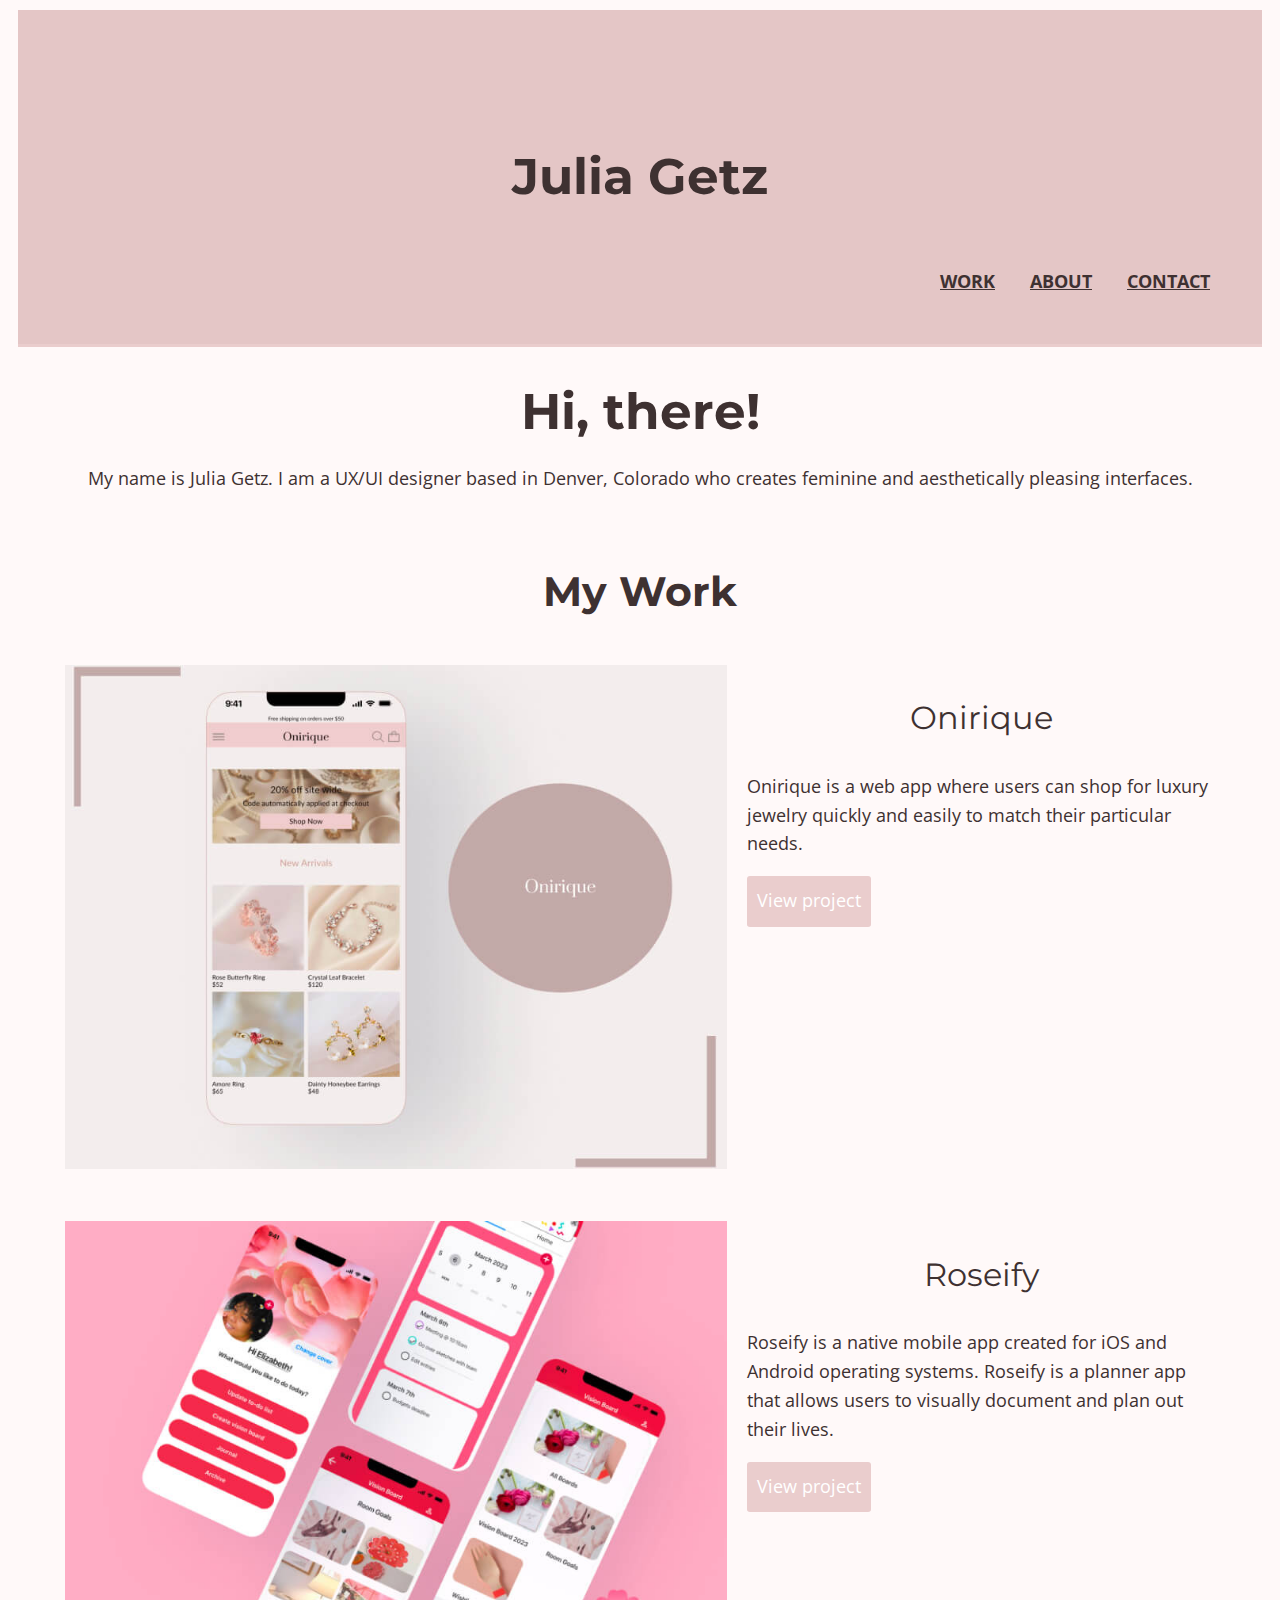
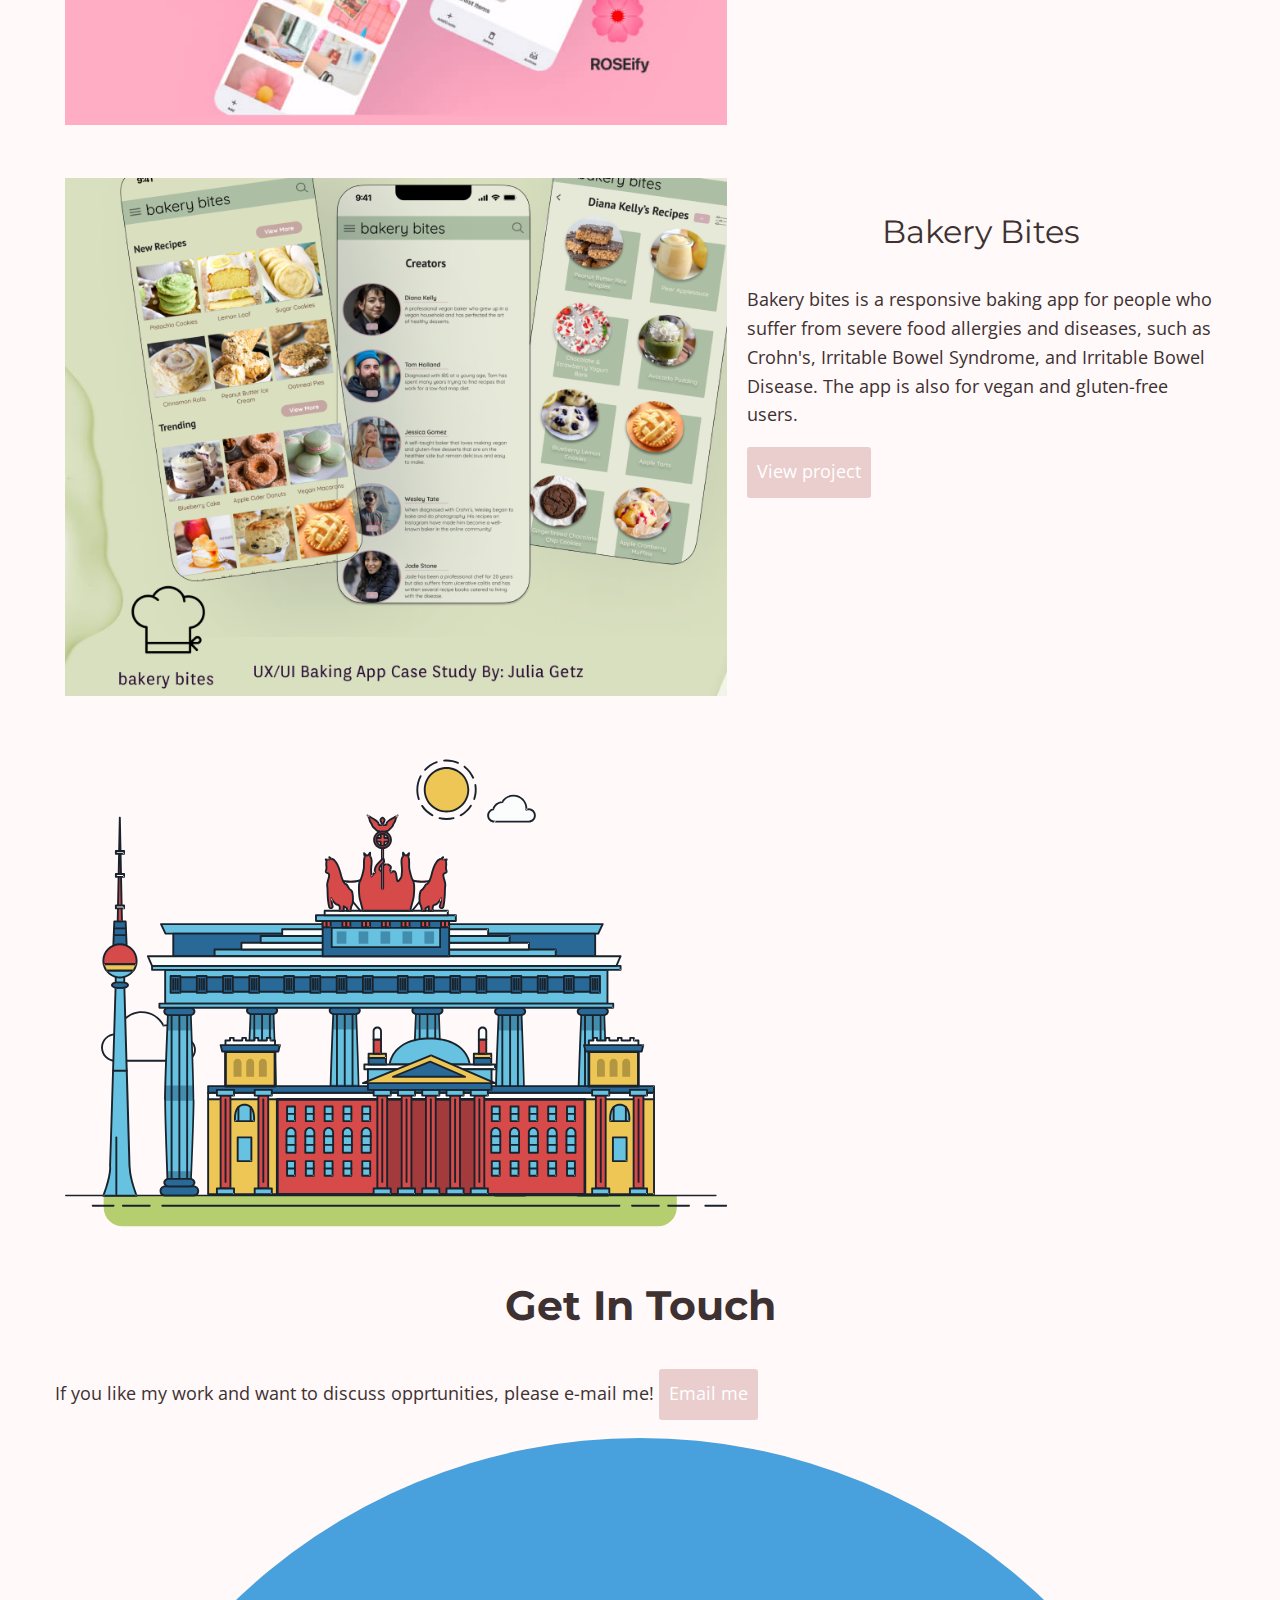
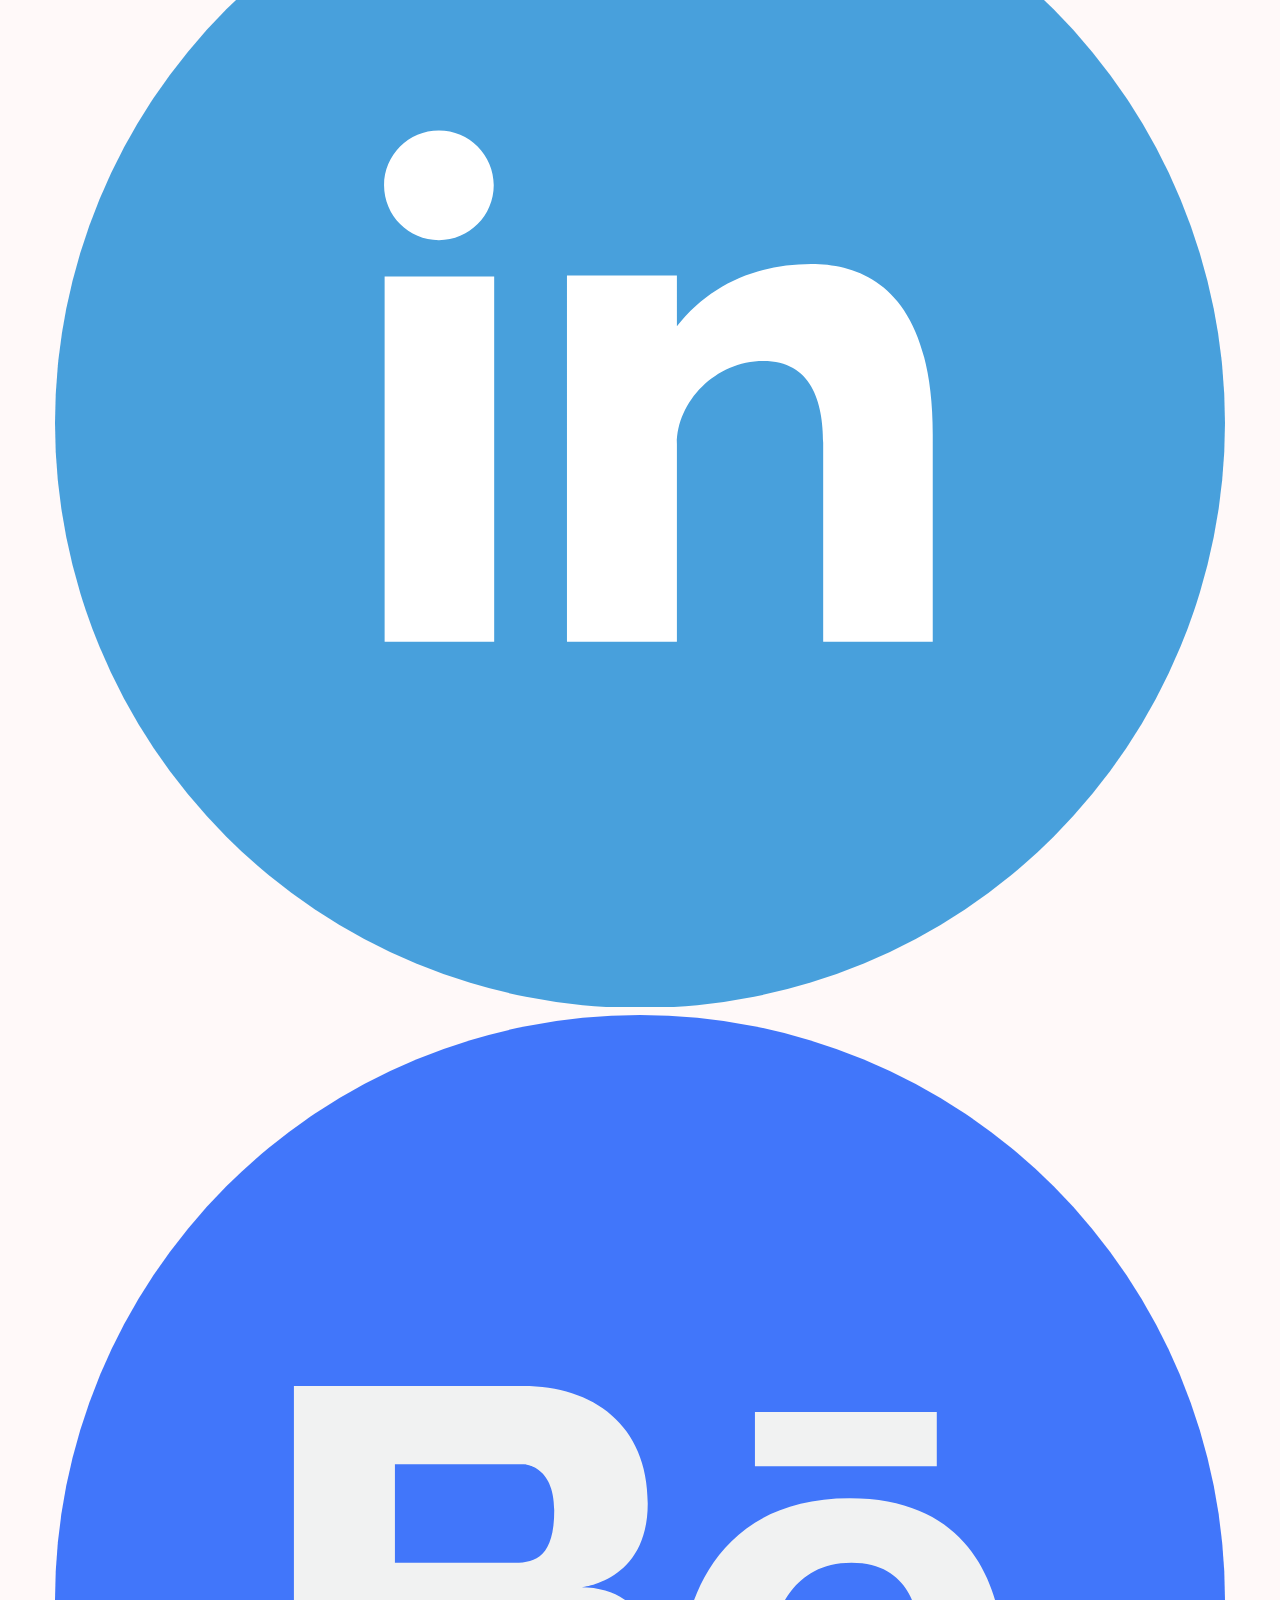
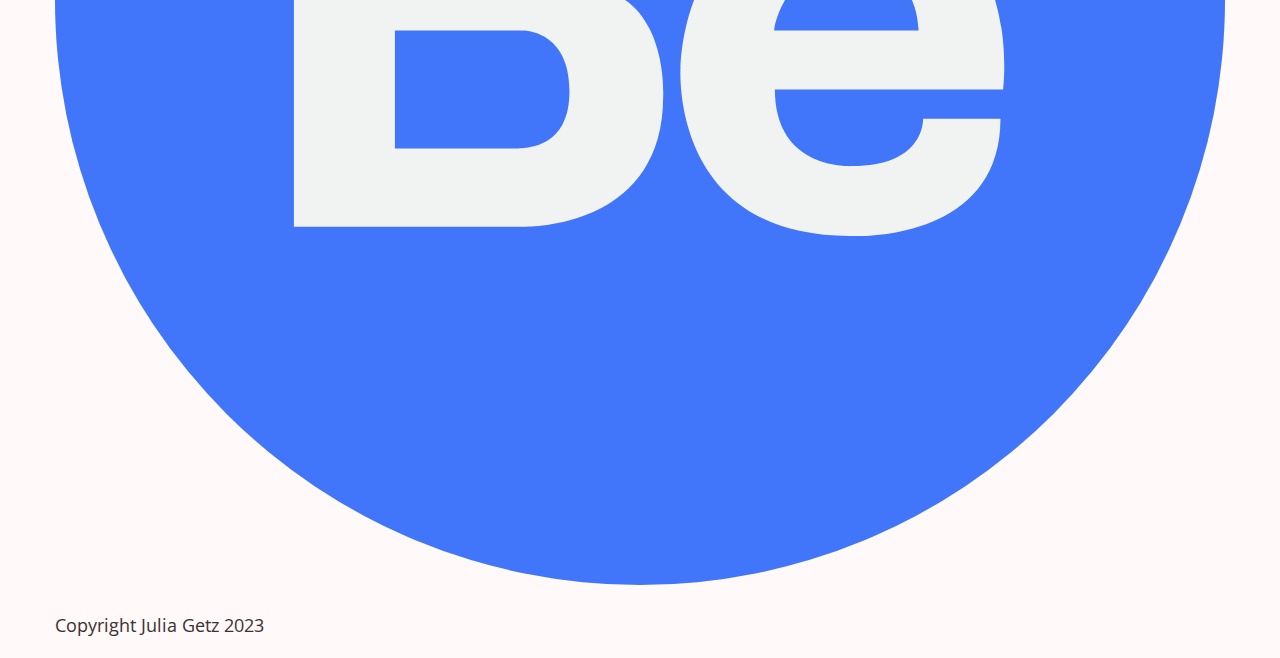
==== commit 9ae0c34b: "Edits Applied" ====
--- a/index.html
+++ b/index.html
@@ -1,13 +1,16 @@
 <!DOCTYPE html>
 <html lang="en" dir="ltr">
+
 <head>
     <meta charset="utf-8">
     <meta name="viewport" content="width=device-width, initial-scale=1">
     <title>Julia Getz</title>
     <link rel="stylesheet" type="text/css" href="https://necolas.github.io/normalize.css/8.0.1/normalize.css">
     <link rel="stylesheet" type="text/css" href="css/style.css">
-    <link href="https://fonts.googleapis.com/css2?family=Montserrat:wght@700&family=Open+Sans&display=swap" rel="stylesheet">
+    <link href="https://fonts.googleapis.com/css2?family=Montserrat:wght@700&family=Open+Sans&display=swap"
+        rel="stylesheet">
 </head>
+
 <body>
     <header>
         <div class="container">
@@ -41,13 +44,12 @@
                             <img src="img/onirique/onirique-intro-2x.jpg" alt="Onirique Intro Image">
                         </picture>
                     </div>
-                </div>
-                <div class="column col-md-6 col-lg-5">
+                    <div class="column col-md-6 col-lg-5">
                         <h3>Onirique</h3>
                         <p>Onirique is a web app where users can shop for luxury jewelry quickly and easily to match
                             their particular needs.</p>
-                            <a href="#" class="button">View project</a>
-                 </div>
+                        <a href="onirique.html" class="button">View project</a>
+                    </div>
                 </div>
                 <div class="row"><!-- Row -->
                     <div class=" column col-md-6 col-lg-7">
@@ -56,13 +58,12 @@
                             <img src="img/roseify/roseifyintro-2x.jpg" alt="Roseify Intro Image">
                         </picture>
                     </div>
-                </div>
-                <div class="column col-md-6 col-lg-5">
+                    <div class="column col-md-6 col-lg-5">
                         <h3>Roseify</h3>
                         <p>Roseify is a native mobile app created for iOS and Android operating systems. Roseify is a
                             planner app that allows users to visually document and plan out their lives.</p>
-                        <a href="#" class="button">View project</a>
-                </div>
+                        <a href="roseify.html" class="button">View project</a>
+                    </div>
                 </div>
                 <div class="row"><!-- Row -->
                     <div class=" column col-md-6 col-lg-7">
@@ -71,621 +72,1573 @@
                             <img src="img/bakerybites/bakerybites-intro-1x.png" alt="Bakery Bites Intro Photo">
                         </picture>
                     </div>
-                </div>
-                <div class="column col-md-6 col-lg-5">
+                    <div class="column col-md-6 col-lg-5">
                         <h3>Bakery Bites</h3>
                         <p>Bakery bites is a responsive baking app for people who suffer from severe food allergies and
                             diseases, such as Crohn's, Irritable Bowel Syndrome, and Irritable Bowel Disease. The app is
                             also for vegan and gluten-free users.</p>
-                            <a href="#" class="button">View project</a>
-                 </div>
+                        <a href="bakerybites.html" class="button">View project</a>
+                    </div>
                 </div>
                 <div class="row"><!-- Row -->
                     <div class=" column col-md-6 col-lg-7">
                         <picture>
-                            <svg id="about-picture" xmlns="http://www.w3.org/2000/svg" class="berlin-illustration" height="auto" viewBox="0 0 700 505" xmlns:xlink="http://www.w3.org/1999/xlink">
+                            <svg id="about-picture" xmlns="http://www.w3.org/2000/svg" class="berlin-illustration"
+                                height="auto" viewBox="0 0 700 505" xmlns:xlink="http://www.w3.org/1999/xlink">
                                 <defs>
-                                    <polygon id="a" points=".06 231.917 .06 .929 688.717 .929 688.717 231.917"></polygon>
+                                    <polygon id="a" points=".06 231.917 .06 .929 688.717 .929 688.717 231.917">
+                                    </polygon>
                                 </defs>
                                 <g fill="none" fill-rule="evenodd">
-                                  <g transform="translate(0 241)" class="cloud-front">
-                                  <path fill="#1A232C" d="M87.602,29 L87.602,28 C87.326,28.001 87.103,28.024 86.927,28.033 L86.979,29.031 L87.947,28.78 C85.741,20.282 78.041,14.002 68.852,14 C67.858,14 66.904,14.096 65.98,14.231 L66.125,15.22 L67.019,14.772 C62.626,6.015 53.567,0.001 43.102,0 C29.041,0.002 17.524,10.848 16.443,24.632 L17.44,24.71 L17.606,23.724 C16.803,23.589 15.969,23.5 15.102,23.5 C6.817,23.501 0.102,30.215 0.102,38.5 C0.102,46.785 6.817,53.499 15.102,53.5 L87.602,53.5 C94.644,53.499 100.351,47.792 100.352,40.75 C100.351,33.708 94.644,28.001 87.602,28 L87.602,30 C90.573,30 93.254,31.202 95.203,33.149 C97.15,35.097 98.351,37.778 98.352,40.75 C98.351,43.722 97.15,46.403 95.203,48.351 C93.254,50.298 90.573,51.5 87.602,51.5 L15.102,51.5 C11.509,51.5 8.265,50.046 5.909,47.692 C3.555,45.337 2.102,42.093 2.102,38.5 C2.102,34.907 3.555,31.663 5.909,29.308 C8.265,26.954 11.509,25.5 15.102,25.5 C15.831,25.5 16.553,25.575 17.273,25.697 C17.551,25.743 17.832,25.672 18.055,25.499 C18.277,25.325 18.414,25.07 18.436,24.789 C19.436,12.04 30.094,1.998 43.102,2 C52.786,1.999 61.163,7.564 65.231,15.669 C65.425,16.055 65.842,16.272 66.27,16.21 C67.132,16.084 67.988,16 68.852,16 C77.108,15.998 84.027,21.647 86.011,29.283 C86.13,29.741 86.557,30.054 87.031,30.03 C87.27,30.017 87.457,29.999 87.602,30 L87.602,29" transform="translate(38 36)"></path>
+                                    <g transform="translate(0 241)" class="cloud-front">
+                                        <path fill="#1A232C"
+                                            d="M87.602,29 L87.602,28 C87.326,28.001 87.103,28.024 86.927,28.033 L86.979,29.031 L87.947,28.78 C85.741,20.282 78.041,14.002 68.852,14 C67.858,14 66.904,14.096 65.98,14.231 L66.125,15.22 L67.019,14.772 C62.626,6.015 53.567,0.001 43.102,0 C29.041,0.002 17.524,10.848 16.443,24.632 L17.44,24.71 L17.606,23.724 C16.803,23.589 15.969,23.5 15.102,23.5 C6.817,23.501 0.102,30.215 0.102,38.5 C0.102,46.785 6.817,53.499 15.102,53.5 L87.602,53.5 C94.644,53.499 100.351,47.792 100.352,40.75 C100.351,33.708 94.644,28.001 87.602,28 L87.602,30 C90.573,30 93.254,31.202 95.203,33.149 C97.15,35.097 98.351,37.778 98.352,40.75 C98.351,43.722 97.15,46.403 95.203,48.351 C93.254,50.298 90.573,51.5 87.602,51.5 L15.102,51.5 C11.509,51.5 8.265,50.046 5.909,47.692 C3.555,45.337 2.102,42.093 2.102,38.5 C2.102,34.907 3.555,31.663 5.909,29.308 C8.265,26.954 11.509,25.5 15.102,25.5 C15.831,25.5 16.553,25.575 17.273,25.697 C17.551,25.743 17.832,25.672 18.055,25.499 C18.277,25.325 18.414,25.07 18.436,24.789 C19.436,12.04 30.094,1.998 43.102,2 C52.786,1.999 61.163,7.564 65.231,15.669 C65.425,16.055 65.842,16.272 66.27,16.21 C67.132,16.084 67.988,16 68.852,16 C77.108,15.998 84.027,21.647 86.011,29.283 C86.13,29.741 86.557,30.054 87.031,30.03 C87.27,30.017 87.457,29.999 87.602,30 L87.602,29"
+                                            transform="translate(38 36)"></path>
                                     </g>
-                                    <path fill="#B5CE6F" d="M646.484,484.382 C646.484,489.501 644.531,494.62 640.627,498.525 C636.722,502.43 631.603,504.382 626.484,504.382 L60.873,504.382 C55.754,504.382 50.636,502.43 46.731,498.525 C42.826,494.62 40.873,489.501 40.873,484.382 L40.873,471.917 L646.484,471.917 L646.484,484.382"></path>
-                                    <polyline fill="#67C2E2" points="334.824 185.029 101.449 185.029 106.209 195.08 563.438 195.08 568.2 185.029 334.824 185.029"></polyline>
-                                    <path fill="#1A232C" d="M334.824,185.029 L334.824,184.029 L101.449,184.029 C101.104,184.029 100.788,184.203 100.604,184.494 C100.42,184.785 100.398,185.146 100.545,185.457 L105.306,195.508 C105.471,195.856 105.824,196.079 106.209,196.079 L563.438,196.079 C563.824,196.079 564.177,195.856 564.342,195.508 L569.104,185.457 C569.251,185.146 569.229,184.785 569.045,184.494 C568.861,184.203 568.544,184.029 568.2,184.029 L334.824,184.029 L334.824,186.029 L566.62,186.029 L562.806,194.08 L106.842,194.08 L103.029,186.029 L334.824,186.029 L334.824,185.029"></path>
-                                    <polygon fill="#296997" points="114.416 218.974 560.222 218.974 560.222 195.08 114.416 195.08"></polygon>
-                                    <path fill="#1A232C" d="M560.222,218.974 L560.222,217.974 L115.416,217.974 L115.416,196.079 L559.222,196.079 L559.222,218.974 L560.222,218.974 L560.222,217.974 L560.222,218.974 L561.222,218.974 L561.222,195.08 C561.222,194.816 561.115,194.559 560.929,194.372 C560.742,194.186 560.485,194.08 560.222,194.08 L114.416,194.08 C114.152,194.08 113.895,194.186 113.708,194.372 C113.522,194.559 113.416,194.816 113.416,195.08 L113.416,218.974 C113.416,219.237 113.522,219.495 113.708,219.681 C113.895,219.867 114.152,219.974 114.416,219.974 L560.222,219.974 C560.485,219.974 560.742,219.867 560.929,219.681 C561.115,219.495 561.222,219.237 561.222,218.974 L560.222,218.974"></path>
-                                    <polygon fill="#67C2E2" points="105.85 269.08 573.225 269.08 573.225 233.398 105.85 233.398"></polygon>
-                                    <path fill="#1A232C" d="M573.225,233.398 L573.225,232.398 L105.85,232.398 C105.587,232.398 105.329,232.505 105.143,232.691 C104.957,232.877 104.85,233.134 104.85,233.398 L104.85,269.08 C104.85,269.344 104.957,269.601 105.143,269.788 C105.329,269.974 105.587,270.08 105.85,270.08 L573.225,270.08 C573.488,270.08 573.745,269.974 573.932,269.788 C574.118,269.601 574.225,269.344 574.225,269.08 L574.225,233.398 C574.225,233.134 574.118,232.877 573.932,232.691 C573.745,232.505 573.488,232.398 573.225,232.398 L573.225,233.398 L572.225,233.398 L572.225,268.08 L106.85,268.08 L106.85,234.398 L573.225,234.398 L573.225,233.398 L572.225,233.398 L573.225,233.398"></path>
-                                    <polygon fill="#296997" points="116.751 256.508 562.557 256.508 562.557 241.243 116.751 241.243"></polygon>
-                                    <path fill="#1A232C" d="M562.557,256.508 L562.557,255.508 L117.75,255.508 L117.75,242.243 L561.557,242.243 L561.557,256.508 L562.557,256.508 L562.557,255.508 L562.557,256.508 L563.557,256.508 L563.557,241.243 C563.557,240.979 563.45,240.722 563.264,240.535 C563.078,240.349 562.82,240.243 562.557,240.243 L116.75,240.243 C116.487,240.243 116.23,240.349 116.043,240.535 C115.857,240.722 115.751,240.979 115.751,241.243 L115.751,256.508 C115.751,256.771 115.857,257.029 116.043,257.215 C116.23,257.401 116.487,257.508 116.751,257.508 L562.557,257.508 C562.82,257.508 563.077,257.401 563.264,257.215 C563.45,257.029 563.557,256.771 563.557,256.508 L562.557,256.508"></path>
-                                    <polygon fill="#67C2E2" points="158.07 218.974 518.563 218.974 518.563 211.858 158.07 211.858"></polygon>
-                                    <path fill="#1A232C" d="M518.563,211.858 L518.563,210.858 L158.07,210.858 C157.807,210.858 157.549,210.964 157.363,211.151 C157.177,211.337 157.07,211.594 157.07,211.858 L157.07,218.974 C157.07,219.237 157.177,219.495 157.363,219.681 C157.549,219.867 157.807,219.974 158.07,219.974 L518.563,219.974 C518.826,219.974 519.083,219.867 519.27,219.681 C519.456,219.495 519.562,219.237 519.562,218.974 L519.562,211.858 C519.562,211.594 519.456,211.337 519.27,211.151 C519.083,210.964 518.826,210.858 518.563,210.858 L518.563,211.858 L517.563,211.858 L517.563,217.974 L159.07,217.974 L159.07,212.858 L518.563,212.858 L518.563,211.858 L517.563,211.858 L518.563,211.858"></path>
-                                    <polygon fill="#FBFDFC" points="186.438 211.858 490.194 211.858 490.194 204.741 186.438 204.741"></polygon>
-                                    <path fill="#1A232C" d="M490.194,204.741 L490.194,203.741 L186.438,203.741 C186.175,203.741 185.917,203.848 185.731,204.034 C185.545,204.221 185.438,204.478 185.438,204.741 L185.438,211.858 C185.438,212.121 185.545,212.379 185.731,212.565 C185.917,212.751 186.175,212.858 186.438,212.858 L490.194,212.858 C490.458,212.858 490.715,212.751 490.902,212.565 C491.088,212.379 491.194,212.121 491.194,211.858 L491.194,204.741 C491.194,204.478 491.088,204.221 490.902,204.034 C490.715,203.848 490.458,203.741 490.194,203.741 L490.194,204.741 L489.194,204.741 L489.194,210.858 L187.438,210.858 L187.438,205.741 L490.194,205.741 L490.194,204.741 L489.194,204.741 L490.194,204.741"></path>
-                                    <polygon fill="#67C2E2" points="206.805 204.741 469.828 204.741 469.828 197.624 206.805 197.624"></polygon>
-                                    <path fill="#1A232C" d="M469.828,197.624 L469.828,196.624 L206.805,196.624 C206.541,196.624 206.284,196.731 206.098,196.917 C205.911,197.103 205.805,197.361 205.805,197.624 L205.805,204.741 C205.805,205.005 205.911,205.262 206.098,205.449 C206.284,205.635 206.541,205.741 206.805,205.741 L469.828,205.741 C470.091,205.741 470.349,205.635 470.535,205.449 C470.722,205.262 470.828,205.005 470.828,204.741 L470.828,197.624 C470.828,197.361 470.722,197.103 470.535,196.917 C470.349,196.731 470.091,196.624 469.828,196.624 L469.828,197.624 L468.828,197.624 L468.828,203.741 L207.805,203.741 L207.805,198.624 L469.828,198.624 L469.828,197.624 L468.828,197.624 L469.828,197.624"></path>
-                                    <polygon fill="#FBFDFC" points="229.521 197.624 447.111 197.624 447.111 190.509 229.521 190.509"></polygon>
-                                    <path fill="#1A232C" d="M447.111,190.509 L447.111,189.509 L229.521,189.509 C229.258,189.509 229,189.616 228.814,189.802 C228.628,189.988 228.521,190.246 228.521,190.509 L228.521,197.624 C228.521,197.888 228.628,198.145 228.814,198.332 C229,198.518 229.258,198.624 229.521,198.624 L447.111,198.624 C447.375,198.624 447.632,198.518 447.818,198.332 C448.005,198.145 448.111,197.888 448.111,197.624 L448.111,190.509 C448.111,190.246 448.005,189.988 447.818,189.802 C447.632,189.616 447.375,189.509 447.111,189.509 L447.111,190.509 L446.111,190.509 L446.111,196.624 L230.521,196.624 L230.521,191.509 L447.111,191.509 L447.111,190.509 L446.111,190.509 L447.111,190.509"></path>
-                                    <path fill="#67C2E2" d="M135.607,355.447 C135.163,337.766 134.264,313.326 133.648,297.387 C133.274,287.721 133.004,281.18 133.004,281.18 L108.722,281.18 C108.722,281.18 108.452,287.721 108.079,297.387 C107.462,313.326 106.563,337.766 106.119,355.447 C105.953,362.059 105.85,367.732 105.85,371.653 L105.85,371.654 C105.85,386.117 107.243,424.332 108.089,446.189 C108.457,455.706 108.722,462.126 108.722,462.126 L133.004,462.126 C133.004,462.126 133.269,455.706 133.637,446.189 C134.482,424.332 135.876,386.117 135.876,371.654 L135.876,371.653 C135.876,367.732 135.773,362.059 135.607,355.447"></path>
-                                    <path fill="#428DAE" d="M133.648 297.387L108.079 297.387C108.452 287.721 108.722 281.18 108.722 281.18L133.004 281.18C133.004 281.18 133.274 287.721 133.648 297.387M135.876 371.654L105.85 371.654 105.85 371.653C105.85 367.732 105.953 362.059 106.119 355.447L135.607 355.447C135.773 362.059 135.876 367.732 135.876 371.653L135.876 371.654M133.004 462.126L108.722 462.126C108.722 462.126 108.457 455.706 108.089 446.189L133.637 446.189C133.269 455.706 133.004 462.126 133.004 462.126"></path>
-                                    <path fill="#1A232C" d="M109.612,461.199 L132.114,461.199 C132.447,453.007 134.949,390.886 134.949,371.653 C134.949,352.42 132.447,290.299 132.114,282.108 L109.612,282.108 C109.279,290.299 106.778,352.42 106.778,371.653 C106.778,390.886 109.279,453.007 109.612,461.199 Z M133.895,463.054 L107.832,463.054 L107.794,462.164 C107.766,461.466 104.922,392.193 104.922,371.653 C104.922,351.114 107.766,281.839 107.794,281.142 L107.832,280.252 L133.895,280.252 L133.931,281.142 C133.96,281.839 136.804,351.114 136.804,371.653 C136.804,392.193 133.96,461.466 133.931,462.164 L133.895,463.054 L133.895,463.054 Z"></path>
-                                    <path fill="#1A232C" d="M111.638 281.18L111.638 462.126C111.638 462.679 112.086 463.126 112.638 463.126 113.19 463.126 113.638 462.679 113.638 462.126L113.638 281.18C113.638 280.628 113.19 280.18 112.638 280.18 112.086 280.18 111.638 280.628 111.638 281.18M119.863 281.18L119.863 462.126C119.863 462.679 120.311 463.126 120.863 463.126 121.416 463.126 121.863 462.679 121.863 462.126L121.863 281.18C121.863 280.628 121.416 280.18 120.863 280.18 120.311 280.18 119.863 280.628 119.863 281.18M128.088 281.18L128.088 462.126C128.088 462.679 128.536 463.126 129.088 463.126 129.64 463.126 130.088 462.679 130.088 462.126L130.088 281.18C130.088 280.628 129.64 280.18 129.088 280.18 128.536 280.18 128.088 280.628 128.088 281.18"></path>
-                                    <path fill="#296997" d="M136.79,277.265 C136.79,279.418 134.675,281.18 132.09,281.18 L109.636,281.18 C107.051,281.18 104.936,279.418 104.936,277.265 C104.936,275.111 107.051,273.349 109.636,273.349 L132.09,273.349 C134.675,273.349 136.79,275.111 136.79,277.265"></path>
-                                    <path fill="#1A232C" d="M136.79,277.265 L135.79,277.265 C135.789,278.005 135.433,278.704 134.769,279.262 C134.109,279.814 133.155,280.181 132.09,280.18 L109.636,280.18 C108.571,280.181 107.617,279.814 106.956,279.262 C106.293,278.704 105.936,278.005 105.936,277.265 C105.936,276.524 106.293,275.825 106.957,275.267 C107.617,274.715 108.571,274.348 109.636,274.349 L132.09,274.349 C133.155,274.348 134.109,274.716 134.769,275.267 C135.433,275.825 135.789,276.524 135.79,277.265 L137.79,277.265 C137.791,275.851 137.09,274.593 136.049,273.731 C135.006,272.863 133.61,272.35 132.09,272.349 L109.636,272.349 C108.116,272.35 106.72,272.863 105.676,273.731 C104.636,274.593 103.935,275.851 103.936,277.265 C103.935,278.678 104.636,279.937 105.677,280.798 C106.72,281.666 108.116,282.179 109.636,282.18 L132.09,282.18 C133.61,282.179 135.006,281.666 136.049,280.798 C137.09,279.937 137.791,278.678 137.79,277.265 L136.79,277.265"></path>
-                                    <path fill="#296997" d="M140.775,467.217 C140.775,469.803 138.661,471.917 136.076,471.917 L105.65,471.917 C103.065,471.917 100.951,469.803 100.951,467.217 L100.951,466.825 C100.951,464.241 103.065,462.126 105.65,462.126 L136.076,462.126 C138.661,462.126 140.775,464.241 140.775,466.825 L140.775,467.217"></path>
-                                    <path fill="#1A232C" d="M140.775,467.217 L139.775,467.217 C139.775,468.235 139.361,469.155 138.688,469.83 C138.013,470.503 137.093,470.917 136.076,470.917 L105.65,470.917 C104.633,470.917 103.713,470.504 103.038,469.83 C102.365,469.155 101.951,468.235 101.951,467.217 L101.951,466.825 C101.951,465.808 102.365,464.889 103.038,464.214 C103.713,463.54 104.633,463.127 105.65,463.126 L136.076,463.126 C137.093,463.127 138.013,463.54 138.688,464.214 C139.362,464.889 139.775,465.808 139.775,466.825 L139.775,467.217 L141.775,467.217 L141.775,466.825 C141.772,463.684 139.217,461.13 136.076,461.126 L105.65,461.126 C102.509,461.13 99.955,463.684 99.951,466.825 L99.951,467.217 C99.954,470.36 102.509,472.914 105.65,472.917 L136.076,472.917 C139.217,472.914 141.772,470.36 141.775,467.217 L140.775,467.217"></path>
-                                    <path fill="#296997" d="M136.79,458.208 C136.79,460.363 134.675,462.126 132.09,462.126 L109.636,462.126 C107.051,462.126 104.936,460.363 104.936,458.208 C104.936,456.057 107.051,454.292 109.636,454.292 L132.09,454.292 C134.675,454.292 136.79,456.057 136.79,458.208"></path>
-                                    <path fill="#1A232C" d="M136.79,458.208 L135.79,458.208 C135.789,458.949 135.432,459.649 134.769,460.207 C134.108,460.76 133.154,461.128 132.09,461.126 L109.636,461.126 C108.572,461.128 107.617,460.76 106.957,460.207 C106.293,459.649 105.936,458.949 105.936,458.208 C105.936,457.47 106.293,456.77 106.957,456.212 C107.617,455.659 108.572,455.291 109.636,455.292 L132.09,455.292 C133.154,455.291 134.108,455.659 134.769,456.212 C135.433,456.77 135.789,457.47 135.79,458.208 L137.79,458.208 C137.791,456.796 137.09,455.538 136.05,454.675 C135.006,453.808 133.61,453.294 132.09,453.292 L109.636,453.292 C108.115,453.294 106.719,453.808 105.676,454.675 C104.636,455.538 103.935,456.796 103.936,458.208 C103.935,459.622 104.636,460.881 105.676,461.743 C106.72,462.611 108.116,463.125 109.636,463.126 L132.09,463.126 C133.61,463.125 135.006,462.611 136.05,461.743 C137.09,460.881 137.791,459.622 137.79,458.208 L136.79,458.208"></path>
-                                    <path fill="#67C2E2" d="M572.471,355.447 C572.025,337.766 571.126,313.326 570.51,297.387 C570.137,287.721 569.867,281.18 569.867,281.18 L545.585,281.18 C545.585,281.18 545.315,287.721 544.942,297.387 C544.326,313.326 543.427,337.766 542.981,355.447 C542.815,362.059 542.713,367.732 542.713,371.653 L542.713,371.654 C542.713,386.117 544.107,424.332 544.952,446.189 C545.32,455.706 545.585,462.126 545.585,462.126 L569.867,462.126 C569.867,462.126 570.132,455.706 570.499,446.189 C571.346,424.332 572.739,386.117 572.739,371.654 L572.739,371.653 C572.739,367.732 572.637,362.059 572.471,355.447"></path>
-                                    <path fill="#428DAE" d="M569.582 297.387L566.951 297.387 566.951 282.108 568.977 282.108C569.063 284.206 569.29 289.841 569.582 297.387M564.951 297.387L545.871 297.387C546.162 289.841 546.39 284.206 546.476 282.108L564.951 282.108 564.951 297.387M571.8 369.187L566.951 369.187 566.951 356.265 571.562 356.265C571.685 361.272 571.771 365.701 571.8 369.187M564.951 369.187L543.653 369.187C543.684 365.512 543.777 360.79 543.912 355.447L553.551 355.447 553.551 356.265 564.951 356.265 564.951 369.187"></path>
-                                    <path fill="#1A232C" d="M546.476,461.199 L568.977,461.199 C569.31,453.007 571.812,390.886 571.812,371.653 C571.812,352.42 569.31,290.299 568.977,282.108 L546.476,282.108 C546.142,290.299 543.642,352.42 543.642,371.653 C543.642,390.886 546.142,453.007 546.476,461.199 M570.758,463.054 L544.694,463.054 L544.658,462.164 C544.629,461.466 541.785,392.193 541.785,371.653 C541.785,351.114 544.629,281.839 544.658,281.142 L544.694,280.252 L570.758,280.252 L570.795,281.142 C570.823,281.839 573.667,351.114 573.667,371.653 C573.667,392.193 570.823,461.466 570.795,462.164 L570.758,463.054"></path>
-                                    <path fill="#1A232C" d="M548.501 281.18L548.501 462.126C548.501 462.679 548.949 463.126 549.501 463.126 550.053 463.126 550.501 462.679 550.501 462.126L550.501 281.18C550.501 280.628 550.053 280.18 549.501 280.18 548.949 280.18 548.501 280.628 548.501 281.18M556.727 281.18L556.727 462.126C556.727 462.679 557.174 463.126 557.727 463.126 558.279 463.126 558.727 462.679 558.727 462.126L558.727 281.18C558.727 280.628 558.279 280.18 557.727 280.18 557.174 280.18 556.727 280.628 556.727 281.18M564.951 281.18L564.951 462.126C564.951 462.679 565.399 463.126 565.951 463.126 566.503 463.126 566.951 462.679 566.951 462.126L566.951 281.18C566.951 280.628 566.503 280.18 565.951 280.18 565.399 280.18 564.951 280.628 564.951 281.18"></path>
-                                    <path fill="#296997" d="M573.653,277.265 C573.653,279.418 571.537,281.18 568.953,281.18 L546.499,281.18 C543.915,281.18 541.799,279.418 541.799,277.265 C541.799,275.111 543.915,273.349 546.499,273.349 L568.953,273.349 C571.537,273.349 573.653,275.111 573.653,277.265"></path>
-                                    <path fill="#1A232C" d="M573.653,277.265 L572.653,277.265 C572.653,278.005 572.296,278.704 571.632,279.262 C570.972,279.814 570.017,280.181 568.953,280.18 L546.499,280.18 C545.435,280.181 544.48,279.814 543.82,279.262 C543.156,278.704 542.8,278.005 542.799,277.265 C542.8,276.525 543.156,275.825 543.82,275.267 C544.481,274.715 545.435,274.348 546.499,274.349 L568.953,274.349 C570.017,274.348 570.972,274.715 571.632,275.267 C572.296,275.825 572.653,276.525 572.653,277.265 L574.653,277.265 C574.654,275.851 573.953,274.593 572.912,273.731 C571.869,272.863 570.473,272.35 568.953,272.349 L546.499,272.349 C544.979,272.35 543.583,272.863 542.54,273.731 C541.499,274.593 540.798,275.851 540.799,277.265 C540.798,278.679 541.499,279.937 542.54,280.798 C543.583,281.666 544.979,282.179 546.499,282.18 L568.953,282.18 C570.473,282.179 571.869,281.666 572.912,280.798 C573.953,279.937 574.654,278.679 574.653,277.265 L573.653,277.265"></path>
-                                    <path fill="#296997" d="M577.639,467.217 C577.639,469.803 575.524,471.917 572.938,471.917 L542.514,471.917 C539.929,471.917 537.813,469.803 537.813,467.217 L537.813,466.825 C537.813,464.241 539.929,462.126 542.514,462.126 L572.938,462.126 C575.524,462.126 577.639,464.241 577.639,466.825 L577.639,467.217"></path>
-                                    <path fill="#1A232C" d="M577.639,467.217 L576.639,467.217 C576.638,468.235 576.225,469.155 575.551,469.83 C574.876,470.503 573.956,470.917 572.938,470.917 L542.514,470.917 C541.497,470.917 540.576,470.503 539.901,469.83 C539.227,469.155 538.814,468.234 538.813,467.217 L538.813,466.825 C538.814,465.808 539.227,464.889 539.901,464.214 C540.576,463.54 541.497,463.127 542.514,463.126 L572.938,463.126 C573.956,463.127 574.876,463.54 575.551,464.214 C576.225,464.888 576.638,465.808 576.639,466.825 L576.639,467.217 L578.639,467.217 L578.639,466.825 C578.635,463.684 576.081,461.13 572.938,461.126 L542.514,461.126 C539.372,461.13 536.817,463.684 536.813,466.825 L536.813,467.217 C536.817,470.36 539.372,472.914 542.514,472.917 L572.938,472.917 C576.081,472.914 578.635,470.359 578.639,467.217 L577.639,467.217"></path>
-                                    <path fill="#296997" d="M573.653,458.208 C573.653,460.363 571.537,462.126 568.953,462.126 L546.499,462.126 C543.915,462.126 541.799,460.363 541.799,458.208 C541.799,456.057 543.915,454.292 546.499,454.292 L568.953,454.292 C571.537,454.292 573.653,456.057 573.653,458.208"></path>
-                                    <path fill="#1A232C" d="M573.653,458.208 L572.653,458.208 C572.653,458.949 572.296,459.649 571.632,460.207 C570.971,460.76 570.017,461.128 568.953,461.126 L546.499,461.126 C545.435,461.128 544.481,460.76 543.82,460.207 C543.157,459.649 542.799,458.949 542.799,458.208 C542.799,457.47 543.156,456.77 543.82,456.212 C544.481,455.659 545.435,455.291 546.499,455.292 L568.953,455.292 C570.017,455.291 570.971,455.659 571.632,456.212 C572.296,456.77 572.653,457.47 572.653,458.208 L574.653,458.208 C574.654,456.796 573.953,455.538 572.912,454.675 C571.869,453.808 570.473,453.294 568.953,453.292 L546.499,453.292 C544.979,453.294 543.583,453.808 542.54,454.675 C541.499,455.538 540.798,456.796 540.799,458.208 C540.798,459.622 541.499,460.881 542.54,461.743 C543.583,462.611 544.979,463.125 546.499,463.126 L568.953,463.126 C570.473,463.125 571.869,462.611 572.912,461.743 C573.953,460.881 574.654,459.622 574.653,458.208 L573.653,458.208"></path>
-                                    <path fill="#67C2E2" d="M485.098,355.447 C484.654,337.766 483.753,313.326 483.137,297.387 C482.764,287.721 482.494,281.18 482.494,281.18 L458.213,281.18 C458.213,281.18 457.942,287.721 457.569,297.387 C456.953,313.326 456.055,337.766 455.608,355.447 C455.443,362.059 455.34,367.732 455.34,371.653 L455.34,371.654 C455.34,386.117 456.733,424.332 457.58,446.189 C457.948,455.706 458.213,462.126 458.213,462.126 L482.494,462.126 C482.494,462.126 482.759,455.706 483.126,446.189 C483.973,424.332 485.366,386.117 485.366,371.654 L485.366,371.653 C485.366,367.732 485.265,362.059 485.098,355.447"></path>
-                                    <path fill="#428DAE" d="M483.137 297.387L457.569 297.387C457.942 287.721 458.213 281.18 458.213 281.18L482.494 281.18C482.494 281.18 482.764 287.721 483.137 297.387M485.355 369.187L455.351 369.187C455.382 365.502 455.475 360.78 455.608 355.447L485.098 355.447C485.232 360.78 485.325 365.502 485.355 369.187"></path>
-                                    <path fill="#1A232C" d="M459.103,461.199 L481.605,461.199 C481.938,453.007 484.439,390.886 484.439,371.653 C484.439,352.42 481.938,290.299 481.605,282.108 L459.103,282.108 C458.769,290.299 456.268,352.42 456.268,371.653 C456.268,390.886 458.769,453.007 459.103,461.199 Z M483.386,463.054 L457.321,463.054 L457.285,462.164 C457.256,461.466 454.412,392.193 454.412,371.653 C454.412,351.114 457.256,281.839 457.285,281.142 L457.321,280.252 L483.386,280.252 L483.422,281.142 C483.45,281.839 486.294,351.114 486.294,371.653 C486.294,392.193 483.45,461.466 483.422,462.164 L483.386,463.054 L483.386,463.054 Z"></path>
-                                    <path fill="#1A232C" d="M461.128 281.18L461.128 462.126C461.128 462.679 461.576 463.126 462.128 463.126 462.68 463.126 463.128 462.679 463.128 462.126L463.128 281.18C463.128 280.628 462.68 280.18 462.128 280.18 461.576 280.18 461.128 280.628 461.128 281.18M469.354 281.18L469.354 462.126C469.354 462.679 469.801 463.126 470.354 463.126 470.906 463.126 471.354 462.679 471.354 462.126L471.354 281.18C471.354 280.628 470.906 280.18 470.354 280.18 469.801 280.18 469.354 280.628 469.354 281.18M477.578 281.18L477.578 462.126C477.578 462.679 478.026 463.126 478.578 463.126 479.13 463.126 479.578 462.679 479.578 462.126L479.578 281.18C479.578 280.628 479.13 280.18 478.578 280.18 478.026 280.18 477.578 280.628 477.578 281.18"></path>
-                                    <path fill="#296997" d="M486.281,277.265 C486.281,279.418 484.164,281.18 481.58,281.18 L459.126,281.18 C456.542,281.18 454.426,279.418 454.426,277.265 C454.426,275.111 456.542,273.349 459.126,273.349 L481.58,273.349 C484.164,273.349 486.281,275.111 486.281,277.265"></path>
-                                    <path fill="#1A232C" d="M486.281,277.265 L485.281,277.265 C485.281,278.005 484.924,278.704 484.26,279.262 C483.599,279.814 482.644,280.181 481.58,280.18 L459.126,280.18 C458.062,280.181 457.107,279.814 456.447,279.262 C455.783,278.704 455.427,278.005 455.426,277.265 C455.427,276.525 455.783,275.825 456.447,275.267 C457.108,274.715 458.062,274.348 459.126,274.349 L481.58,274.349 C482.644,274.348 483.599,274.716 484.26,275.268 C484.924,275.825 485.281,276.525 485.281,277.265 L487.281,277.265 C487.282,275.851 486.58,274.593 485.54,273.731 C484.496,272.863 483.1,272.35 481.58,272.349 L459.126,272.349 C457.606,272.35 456.21,272.863 455.167,273.731 C454.126,274.593 453.425,275.851 453.426,277.265 C453.425,278.679 454.126,279.937 455.167,280.798 C456.21,281.666 457.606,282.179 459.126,282.18 L481.58,282.18 C483.1,282.179 484.496,281.666 485.54,280.799 C486.58,279.937 487.282,278.679 487.281,277.265 L486.281,277.265"></path>
-                                    <path fill="#296997" d="M490.266,467.217 C490.266,469.803 488.151,471.917 485.565,471.917 L455.141,471.917 C452.556,471.917 450.44,469.803 450.44,467.217 L450.44,466.825 C450.44,464.241 452.556,462.126 455.141,462.126 L485.565,462.126 C488.151,462.126 490.266,464.241 490.266,466.825 L490.266,467.217"></path>
-                                    <path fill="#1A232C" d="M490.266,467.217 L489.266,467.217 C489.265,468.235 488.852,469.155 488.178,469.83 C487.503,470.503 486.583,470.917 485.565,470.917 L455.141,470.917 C454.124,470.917 453.203,470.503 452.528,469.83 C451.854,469.155 451.441,468.234 451.44,467.217 L451.44,466.825 C451.441,465.808 451.854,464.889 452.528,464.214 C453.203,463.54 454.124,463.127 455.141,463.126 L485.565,463.126 C486.583,463.127 487.503,463.54 488.178,464.214 C488.852,464.888 489.265,465.808 489.266,466.825 L489.266,467.217 L491.266,467.217 L491.266,466.825 C491.262,463.684 488.708,461.13 485.565,461.126 L455.141,461.126 C451.999,461.13 449.444,463.684 449.44,466.825 L449.44,467.217 C449.444,470.36 451.999,472.914 455.141,472.917 L485.565,472.917 C488.708,472.914 491.262,470.359 491.266,467.217 L490.266,467.217"></path>
-                                    <path fill="#296997" d="M486.281,458.208 C486.281,460.363 484.164,462.126 481.58,462.126 L459.126,462.126 C456.542,462.126 454.426,460.363 454.426,458.208 C454.426,456.057 456.542,454.292 459.126,454.292 L481.58,454.292 C484.164,454.292 486.281,456.057 486.281,458.208"></path>
-                                    <path fill="#1A232C" d="M486.281,458.208 L485.281,458.208 C485.281,458.949 484.923,459.649 484.26,460.207 C483.599,460.76 482.644,461.128 481.58,461.126 L459.126,461.126 C458.062,461.128 457.108,460.76 456.447,460.207 C455.784,459.649 455.427,458.949 455.426,458.208 C455.426,457.47 455.783,456.77 456.447,456.212 C457.108,455.659 458.062,455.291 459.126,455.292 L481.58,455.292 C482.644,455.291 483.598,455.659 484.26,456.212 C484.924,456.77 485.281,457.47 485.281,458.208 L487.281,458.208 C487.282,456.795 486.58,455.538 485.54,454.675 C484.496,453.808 483.1,453.294 481.58,453.292 L459.126,453.292 C457.606,453.294 456.21,453.808 455.167,454.675 C454.126,455.538 453.425,456.796 453.426,458.208 C453.425,459.622 454.126,460.881 455.167,461.743 C456.21,462.611 457.606,463.125 459.126,463.126 L481.58,463.126 C483.1,463.125 484.496,462.611 485.54,461.743 C486.581,460.881 487.282,459.622 487.281,458.208 L486.281,458.208"></path>
-                                    <path fill="#67C2E2" d="M397.726,354.466 C397.28,336.787 396.381,312.346 395.765,296.407 C395.392,286.742 395.122,280.2 395.122,280.2 L370.84,280.2 C370.84,280.2 370.57,286.742 370.197,296.407 C369.581,312.346 368.682,336.787 368.236,354.466 C368.07,361.078 367.968,366.751 367.968,370.672 L367.968,370.673 C367.968,385.136 369.361,423.352 370.207,445.208 C370.575,454.726 370.84,461.146 370.84,461.146 L395.122,461.146 C395.122,461.146 395.386,454.726 395.754,445.208 C396.601,423.352 397.994,385.136 397.994,370.673 L397.994,370.672 C397.994,366.751 397.892,361.078 397.726,354.466"></path>
-                                    <path fill="#428DAE" d="M394.837 296.407L392.206 296.407 392.206 281.127 394.233 281.127C394.318 283.225 394.545 288.861 394.837 296.407L394.837 296.407zM383.981 296.407L390.206 296.407 390.206 281.127 383.981 281.127 383.981 296.407zM375.756 296.407L381.98 296.407 381.98 281.127 375.756 281.127 375.756 296.407zM373.756 296.407L371.126 296.407C371.417 288.861 371.645 283.225 371.73 281.127L373.756 281.127 373.756 296.407 373.756 296.407zM397.062 369.187L392.206 369.187 392.206 354.466 396.796 354.466C396.943 360.298 397.041 365.389 397.062 369.187L397.062 369.187zM383.981 369.187L390.206 369.187 390.206 354.466 383.981 354.466 383.981 369.187zM375.756 369.187L381.98 369.187 381.98 354.466 375.756 354.466 375.756 369.187zM373.756 369.187L368.9 369.187C368.921 365.389 369.019 360.298 369.166 354.466L373.756 354.466 373.756 369.187 373.756 369.187z"></path>
-                                    <path fill="#1A232C" d="M371.73,460.218 L394.233,460.218 C394.565,452.027 397.066,389.906 397.066,370.672 C397.066,351.44 394.565,289.319 394.233,281.127 L371.73,281.127 C371.397,289.319 368.895,351.44 368.895,370.672 C368.895,389.906 371.397,452.027 371.73,460.218 M396.013,462.074 L369.949,462.074 L369.912,461.184 C369.884,460.486 367.04,391.212 367.04,370.672 C367.04,350.133 369.884,280.859 369.912,280.162 L369.949,279.272 L396.013,279.272 L396.05,280.162 C396.078,280.859 398.922,350.133 398.922,370.672 C398.922,391.212 396.078,460.486 396.05,461.184 L396.013,462.074"></path>
-                                    <path fill="#1A232C" d="M373.756 280.2L373.756 461.146C373.756 461.698 374.203 462.146 374.756 462.146 375.308 462.146 375.756 461.698 375.756 461.146L375.756 280.2C375.756 279.647 375.308 279.2 374.756 279.2 374.203 279.2 373.756 279.647 373.756 280.2M381.98 280.2L381.98 461.146C381.98 461.698 382.428 462.146 382.98 462.146 383.533 462.146 383.981 461.698 383.981 461.146L383.981 280.2C383.981 279.647 383.533 279.2 382.98 279.2 382.428 279.2 381.98 279.647 381.98 280.2M390.206 280.2L390.206 461.146C390.206 461.698 390.654 462.146 391.206 462.146 391.758 462.146 392.206 461.698 392.206 461.146L392.206 280.2C392.206 279.647 391.758 279.2 391.206 279.2 390.654 279.2 390.206 279.647 390.206 280.2"></path>
-                                    <path fill="#296997" d="M398.908,276.285 C398.908,278.439 396.792,280.2 394.208,280.2 L371.754,280.2 C369.17,280.2 367.053,278.439 367.053,276.285 C367.053,274.13 369.17,272.369 371.754,272.369 L394.208,272.369 C396.792,272.369 398.908,274.13 398.908,276.285"></path>
-                                    <path fill="#1A232C" d="M398.908,276.285 L397.908,276.285 C397.907,277.025 397.551,277.724 396.887,278.281 C396.227,278.833 395.272,279.201 394.208,279.2 L371.754,279.2 C370.69,279.201 369.735,278.833 369.074,278.281 C368.41,277.724 368.053,277.025 368.053,276.285 C368.053,275.544 368.41,274.845 369.074,274.287 C369.735,273.735 370.69,273.367 371.754,273.369 L394.208,273.369 C395.272,273.367 396.227,273.735 396.887,274.287 C397.551,274.844 397.907,275.544 397.908,276.285 L399.908,276.285 C399.909,274.871 399.208,273.612 398.167,272.75 C397.124,271.883 395.728,271.37 394.208,271.369 L371.754,271.369 C370.234,271.37 368.838,271.883 367.794,272.75 C366.754,273.612 366.052,274.871 366.053,276.285 C366.052,277.699 366.754,278.957 367.795,279.818 C368.838,280.686 370.234,281.198 371.754,281.2 L394.208,281.2 C395.728,281.198 397.123,280.686 398.167,279.818 C399.208,278.957 399.909,277.698 399.908,276.285 L398.908,276.285"></path>
-                                    <path fill="#296997" d="M402.894,466.237 C402.894,468.823 400.779,470.937 398.193,470.937 L367.768,470.937 C365.183,470.937 363.068,468.823 363.068,466.237 L363.068,465.844 C363.068,463.26 365.183,461.146 367.768,461.146 L398.193,461.146 C400.779,461.146 402.894,463.26 402.894,465.844 L402.894,466.237"></path>
-                                    <path fill="#1A232C" d="M402.894,466.237 L401.894,466.237 C401.893,467.254 401.48,468.174 400.806,468.849 C400.131,469.523 399.211,469.937 398.193,469.937 L367.768,469.937 C366.751,469.937 365.831,469.523 365.156,468.849 C364.482,468.174 364.069,467.254 364.068,466.237 L364.068,465.844 C364.069,464.828 364.482,463.908 365.156,463.233 C365.831,462.56 366.751,462.146 367.768,462.146 L398.193,462.146 C399.211,462.146 400.131,462.56 400.806,463.233 C401.48,463.908 401.893,464.828 401.894,465.844 L401.894,466.237 L403.894,466.237 L403.894,465.844 C403.89,462.703 401.336,460.15 398.193,460.146 L367.768,460.146 C364.626,460.15 362.072,462.703 362.068,465.844 L362.068,466.237 C362.072,469.379 364.626,471.933 367.768,471.937 L398.193,471.937 C401.336,471.933 403.89,469.379 403.894,466.237 L402.894,466.237"></path>
-                                    <path fill="#296997" d="M398.908,457.228 C398.908,459.382 396.792,461.146 394.208,461.146 L371.754,461.146 C369.17,461.146 367.053,459.382 367.053,457.228 C367.053,455.077 369.17,453.312 371.754,453.312 L394.208,453.312 C396.792,453.312 398.908,455.077 398.908,457.228"></path>
-                                    <path fill="#1A232C" d="M398.908,457.228 L397.908,457.228 C397.908,457.968 397.55,458.669 396.887,459.226 C396.226,459.779 395.272,460.147 394.208,460.146 L371.754,460.146 C370.69,460.147 369.736,459.779 369.074,459.226 C368.411,458.668 368.053,457.968 368.053,457.228 C368.053,456.489 368.41,455.789 369.074,455.231 C369.736,454.679 370.69,454.311 371.754,454.312 L394.208,454.312 C395.272,454.311 396.226,454.679 396.887,455.231 C397.551,455.789 397.908,456.489 397.908,457.228 L399.908,457.228 C399.909,455.815 399.208,454.557 398.167,453.695 C397.124,452.827 395.728,452.313 394.208,452.312 L371.754,452.312 C370.234,452.313 368.838,452.827 367.794,453.695 C366.754,454.557 366.052,455.815 366.053,457.228 C366.052,458.642 366.753,459.901 367.794,460.763 C368.838,461.631 370.234,462.145 371.754,462.146 L394.208,462.146 C395.728,462.145 397.124,461.631 398.167,460.763 C399.208,459.9 399.909,458.642 399.908,457.228 L398.908,457.228"></path>
-                                    <path fill="#67C2E2" d="M310.353,354.466 C309.908,336.787 309.009,312.346 308.393,296.407 C308.019,286.742 307.75,280.2 307.75,280.2 L283.467,280.2 C283.467,280.2 283.198,286.742 282.824,296.407 C282.208,312.346 281.309,336.787 280.864,354.466 C280.698,361.078 280.596,366.751 280.596,370.672 L280.596,370.673 C280.596,385.136 281.989,423.352 282.834,445.208 C283.202,454.726 283.467,461.146 283.467,461.146 L307.75,461.146 C307.75,461.146 308.014,454.726 308.382,445.208 C309.228,423.352 310.622,385.136 310.622,370.673 L310.622,370.672 C310.622,366.751 310.518,361.078 310.353,354.466"></path>
-                                    <path fill="#428DAE" d="M308.393 296.407L282.824 296.407C283.198 286.742 283.467 280.2 283.467 280.2L307.75 280.2C307.75 280.2 308.019 286.742 308.393 296.407M310.617 369.187L280.6 369.187C280.621 365.377 280.718 360.285 280.864 354.466L310.353 354.466C310.498 360.285 310.596 365.377 310.617 369.187"></path>
-                                    <path fill="#1A232C" d="M284.357,460.218 L306.86,460.218 C307.193,452.027 309.694,389.906 309.694,370.672 C309.694,351.44 307.193,289.319 306.86,281.127 L284.357,281.127 C284.024,289.319 281.523,351.44 281.523,370.672 C281.523,389.906 284.024,452.027 284.357,460.218 Z M308.639,462.074 L282.576,462.074 L282.54,461.184 C282.511,460.486 279.668,391.212 279.668,370.672 C279.668,350.133 282.511,280.859 282.54,280.162 L282.576,279.272 L308.639,279.272 L308.677,280.162 C308.706,280.859 311.549,350.133 311.549,370.672 C311.549,391.212 308.706,460.486 308.677,461.184 L308.639,462.074 L308.639,462.074 Z"></path>
-                                    <path fill="#1A232C" d="M286.383 280.2L286.383 461.146C286.383 461.698 286.831 462.146 287.383 462.146 287.936 462.146 288.383 461.698 288.383 461.146L288.383 280.2C288.383 279.647 287.936 279.2 287.383 279.2 286.831 279.2 286.383 279.647 286.383 280.2M294.608 280.2L294.608 461.146C294.608 461.698 295.056 462.146 295.608 462.146 296.161 462.146 296.608 461.698 296.608 461.146L296.608 280.2C296.608 279.647 296.161 279.2 295.608 279.2 295.056 279.2 294.608 279.647 294.608 280.2M302.834 280.2L302.834 461.146C302.834 461.698 303.281 462.146 303.834 462.146 304.386 462.146 304.834 461.698 304.834 461.146L304.834 280.2C304.834 279.647 304.386 279.2 303.834 279.2 303.281 279.2 302.834 279.647 302.834 280.2"></path>
-                                    <path fill="#296997" d="M311.535,276.285 C311.535,278.439 309.42,280.2 306.836,280.2 L284.381,280.2 C281.797,280.2 279.681,278.439 279.681,276.285 C279.681,274.13 281.797,272.369 284.381,272.369 L306.836,272.369 C309.42,272.369 311.535,274.13 311.535,276.285"></path>
-                                    <path fill="#1A232C" d="M311.535,276.285 L310.535,276.285 C310.534,277.025 310.177,277.724 309.514,278.282 C308.854,278.833 307.901,279.201 306.836,279.2 L284.381,279.2 C283.316,279.201 282.362,278.833 281.702,278.281 C281.038,277.724 280.681,277.025 280.681,276.285 C280.681,275.544 281.038,274.844 281.702,274.287 C282.362,273.735 283.317,273.367 284.381,273.369 L306.836,273.369 C307.9,273.367 308.854,273.735 309.514,274.287 C310.177,274.844 310.534,275.544 310.535,276.285 L312.535,276.285 C312.535,274.871 311.835,273.613 310.795,272.75 C309.751,271.883 308.356,271.37 306.836,271.369 L284.381,271.369 C282.861,271.37 281.465,271.883 280.422,272.75 C279.381,273.612 278.68,274.871 278.681,276.285 C278.68,277.698 279.381,278.957 280.422,279.818 C281.465,280.686 282.861,281.198 284.381,281.2 L306.836,281.2 C308.356,281.198 309.751,280.685 310.794,279.818 C311.835,278.956 312.535,277.698 312.535,276.285 L311.535,276.285"></path>
-                                    <path fill="#296997" d="M315.522,466.237 C315.522,468.823 313.407,470.937 310.821,470.937 L280.396,470.937 C277.811,470.937 275.696,468.823 275.696,466.237 L275.696,465.844 C275.696,463.26 277.811,461.146 280.396,461.146 L310.821,461.146 C313.407,461.146 315.522,463.26 315.522,465.844 L315.522,466.237"></path>
-                                    <path fill="#1A232C" d="M315.522,466.237 L314.522,466.237 C314.521,467.254 314.108,468.174 313.434,468.849 C312.759,469.523 311.838,469.937 310.821,469.937 L280.396,469.937 C279.379,469.937 278.458,469.523 277.783,468.849 C277.11,468.174 276.696,467.254 276.696,466.237 L276.696,465.844 C276.696,464.828 277.11,463.908 277.783,463.233 C278.458,462.56 279.379,462.146 280.396,462.146 L310.821,462.146 C311.838,462.146 312.759,462.56 313.434,463.233 C314.108,463.908 314.521,464.828 314.522,465.844 L314.522,466.237 L316.521,466.237 L316.521,465.844 C316.518,462.703 313.963,460.15 310.821,460.146 L280.396,460.146 C277.254,460.15 274.7,462.703 274.696,465.844 L274.696,466.237 C274.699,469.379 277.254,471.933 280.396,471.937 L310.821,471.937 C313.963,471.933 316.518,469.379 316.521,466.237 L315.522,466.237"></path>
-                                    <path fill="#296997" d="M311.535,457.228 C311.535,459.382 309.42,461.146 306.836,461.146 L284.381,461.146 C281.797,461.146 279.681,459.382 279.681,457.228 C279.681,455.077 281.797,453.312 284.381,453.312 L306.836,453.312 C309.42,453.312 311.535,455.077 311.535,457.228"></path>
-                                    <path fill="#1A232C" d="M311.535,457.228 L310.535,457.228 C310.534,457.969 310.177,458.669 309.514,459.227 C308.854,459.779 307.9,460.147 306.836,460.146 L284.381,460.146 C283.317,460.147 282.363,459.779 281.702,459.227 C281.038,458.669 280.681,457.968 280.681,457.228 C280.681,456.489 281.038,455.789 281.702,455.231 C282.363,454.679 283.317,454.311 284.381,454.312 L306.836,454.312 C307.9,454.311 308.854,454.679 309.514,455.231 C310.177,455.789 310.534,456.489 310.535,457.228 L312.535,457.228 C312.535,455.815 311.835,454.558 310.795,453.695 C309.752,452.827 308.356,452.313 306.836,452.312 L284.381,452.312 C282.861,452.313 281.465,452.827 280.422,453.695 C279.381,454.557 278.68,455.815 278.681,457.228 C278.68,458.642 279.381,459.9 280.422,460.763 C281.465,461.631 282.861,462.145 284.381,462.146 L306.836,462.146 C308.356,462.145 309.752,461.631 310.795,460.763 C311.835,459.9 312.535,458.641 312.535,457.228 L311.535,457.228"></path>
-                                    <path fill="#67C2E2" d="M222.981,354.466 C222.535,336.787 221.636,312.346 221.02,296.407 C220.647,286.742 220.377,280.2 220.377,280.2 L196.094,280.2 C196.094,280.2 195.825,286.742 195.452,296.407 C194.835,312.346 193.936,336.787 193.491,354.466 C193.325,361.078 193.223,366.751 193.223,370.672 L193.223,370.673 C193.223,385.136 194.616,423.352 195.462,445.208 C195.83,454.726 196.094,461.146 196.094,461.146 L220.377,461.146 C220.377,461.146 220.642,454.726 221.009,445.208 C221.855,423.352 223.249,385.136 223.249,370.673 L223.249,370.672 C223.249,366.751 223.146,361.078 222.981,354.466"></path>
-                                    <path fill="#428DAE" d="M220.091 296.407L209.236 296.407 209.236 281.127 219.487 281.127C219.573 283.225 219.8 288.861 220.091 296.407L220.091 296.407zM201.011 296.407L207.236 296.407 207.236 281.127 201.011 281.127 201.011 296.407zM199.011 296.407L196.381 296.407C196.672 288.861 196.899 283.225 196.985 281.127L199.011 281.127 199.011 296.407 199.011 296.407zM222.317 369.187L209.236 369.187 209.236 356.265 221.923 356.265 221.923 354.466 222.051 354.466C222.198 360.298 222.296 365.389 222.317 369.187L222.317 369.187zM201.011 369.187L207.236 369.187 207.236 356.265 201.011 356.265 201.011 369.187zM199.011 369.187L194.155 369.187C194.174 365.784 194.255 361.345 194.377 356.265L199.011 356.265 199.011 369.187 199.011 369.187z"></path>
-                                    <path fill="#1A232C" d="M196.985,460.218 L219.487,460.218 C219.82,452.027 222.321,389.906 222.321,370.672 C222.321,351.44 219.82,289.319 219.487,281.127 L196.985,281.127 C196.651,289.319 194.151,351.44 194.151,370.672 C194.151,389.906 196.651,452.027 196.985,460.218 M221.267,462.074 L195.204,462.074 L195.167,461.184 C195.138,460.486 192.295,391.212 192.295,370.672 C192.295,350.133 195.138,280.859 195.167,280.162 L195.204,279.272 L221.267,279.272 L221.305,280.162 C221.334,280.859 224.177,350.133 224.177,370.672 C224.177,391.212 221.334,460.486 221.305,461.184 L221.267,462.074"></path>
-                                    <path fill="#1A232C" d="M199.011 280.2L199.011 461.146C199.011 461.698 199.458 462.146 200.011 462.146 200.563 462.146 201.011 461.698 201.011 461.146L201.011 280.2C201.011 279.647 200.563 279.2 200.011 279.2 199.458 279.2 199.011 279.647 199.011 280.2M207.236 280.2L207.236 461.146C207.236 461.698 207.684 462.146 208.236 462.146 208.788 462.146 209.236 461.698 209.236 461.146L209.236 280.2C209.236 279.647 208.788 279.2 208.236 279.2 207.684 279.2 207.236 279.647 207.236 280.2M215.461 280.2L215.461 461.146C215.461 461.698 215.909 462.146 216.461 462.146 217.013 462.146 217.461 461.698 217.461 461.146L217.461 280.2C217.461 279.647 217.013 279.2 216.461 279.2 215.909 279.2 215.461 279.647 215.461 280.2"></path>
-                                    <path fill="#296997" d="M224.162,276.285 C224.162,278.439 222.047,280.2 219.463,280.2 L197.008,280.2 C194.424,280.2 192.308,278.439 192.308,276.285 C192.308,274.13 194.424,272.369 197.008,272.369 L219.463,272.369 C222.047,272.369 224.162,274.13 224.162,276.285"></path>
-                                    <path fill="#1A232C" d="M224.162,276.285 L223.162,276.285 C223.161,277.025 222.805,277.724 222.142,278.282 C221.482,278.833 220.528,279.201 219.463,279.2 L197.008,279.2 C195.944,279.201 194.99,278.833 194.329,278.281 C193.665,277.724 193.308,277.025 193.308,276.285 C193.308,275.544 193.665,274.845 194.329,274.287 C194.99,273.735 195.944,273.367 197.008,273.369 L219.463,273.369 C220.528,273.367 221.481,273.735 222.142,274.287 C222.805,274.844 223.161,275.544 223.162,276.285 L225.162,276.285 C225.163,274.871 224.462,273.613 223.422,272.75 C222.379,271.883 220.983,271.37 219.463,271.369 L197.008,271.369 C195.489,271.37 194.093,271.883 193.049,272.75 C192.008,273.612 191.307,274.871 191.308,276.285 C191.307,277.698 192.008,278.957 193.049,279.818 C194.093,280.686 195.489,281.198 197.008,281.2 L219.463,281.2 C220.983,281.198 222.379,280.686 223.422,279.818 C224.462,278.956 225.163,277.698 225.162,276.285 L224.162,276.285"></path>
-                                    <path fill="#296997" d="M228.149,466.237 C228.149,468.823 226.034,470.937 223.448,470.937 L193.022,470.937 C190.438,470.937 188.323,468.823 188.323,466.237 L188.323,465.844 C188.323,463.26 190.438,461.146 193.022,461.146 L223.448,461.146 C226.034,461.146 228.149,463.26 228.149,465.844 L228.149,466.237"></path>
-                                    <path fill="#1A232C" d="M228.149,466.237 L227.149,466.237 C227.149,467.254 226.735,468.174 226.061,468.849 C225.386,469.523 224.466,469.937 223.448,469.937 L193.022,469.937 C192.006,469.937 191.086,469.523 190.411,468.849 C189.737,468.174 189.324,467.254 189.323,466.237 L189.323,465.844 C189.324,464.828 189.737,463.908 190.411,463.233 C191.086,462.56 192.006,462.146 193.022,462.146 L223.448,462.146 C224.466,462.146 225.386,462.56 226.061,463.233 C226.735,463.908 227.149,464.828 227.149,465.844 L227.149,466.237 L229.149,466.237 L229.149,465.844 C229.145,462.703 226.59,460.15 223.448,460.146 L193.022,460.146 C189.881,460.15 187.327,462.703 187.323,465.844 L187.323,466.237 C187.327,469.379 189.881,471.933 193.022,471.937 L223.448,471.937 C226.59,471.933 229.145,469.379 229.149,466.237 L228.149,466.237"></path>
-                                    <path fill="#296997" d="M224.162,457.228 C224.162,459.382 222.047,461.146 219.463,461.146 L197.008,461.146 C194.424,461.146 192.308,459.382 192.308,457.228 C192.308,455.077 194.424,453.312 197.008,453.312 L219.463,453.312 C222.047,453.312 224.162,455.077 224.162,457.228"></path>
-                                    <path fill="#1A232C" d="M224.162,457.228 L223.162,457.228 C223.161,457.969 222.805,458.669 222.141,459.227 C221.481,459.779 220.527,460.147 219.463,460.146 L197.008,460.146 C195.944,460.147 194.99,459.779 194.329,459.227 C193.665,458.669 193.308,457.968 193.308,457.228 C193.308,456.489 193.665,455.789 194.329,455.231 C194.99,454.679 195.945,454.311 197.008,454.312 L219.463,454.312 C220.527,454.311 221.481,454.679 222.141,455.231 C222.805,455.789 223.161,456.489 223.162,457.228 L225.162,457.228 C225.163,455.815 224.462,454.557 223.422,453.695 C222.379,452.827 220.984,452.313 219.463,452.312 L197.008,452.312 C195.488,452.313 194.092,452.827 193.049,453.695 C192.008,454.557 191.307,455.815 191.308,457.228 C191.307,458.642 192.008,459.9 193.049,460.763 C194.092,461.631 195.488,462.145 197.008,462.146 L219.463,462.146 C220.983,462.145 222.379,461.631 223.422,460.763 C224.462,459.9 225.163,458.641 225.162,457.228 L224.162,457.228"></path>
-                                    <polygon fill="#67C2E2" points="99.774 273.349 579.301 273.349 579.301 269.08 99.774 269.08"></polygon>
-                                    <path fill="#1A232C" d="M579.301,273.349 L579.301,272.349 L100.774,272.349 L100.774,270.08 L578.301,270.08 L578.301,273.349 L579.301,273.349 L579.301,272.349 L579.301,273.349 L580.301,273.349 L580.301,269.08 C580.301,268.817 580.194,268.56 580.008,268.373 C579.822,268.187 579.564,268.08 579.301,268.08 L99.774,268.08 C99.511,268.08 99.254,268.187 99.067,268.373 C98.881,268.56 98.774,268.817 98.774,269.08 L98.774,273.349 C98.774,273.612 98.881,273.87 99.067,274.056 C99.254,274.242 99.511,274.349 99.774,274.349 L579.301,274.349 C579.564,274.349 579.822,274.242 580.008,274.056 C580.194,273.87 580.301,273.612 580.301,273.349 L579.301,273.349"></path>
-                                    <polygon fill="#67C2E2" points="92.01 233.398 587.064 233.398 587.064 229.131 92.01 229.131"></polygon>
-                                    <path fill="#1A232C" d="M587.064,233.398 L587.064,232.398 L93.01,232.398 L93.01,230.131 L586.064,230.131 L586.064,233.398 L587.064,233.398 L587.064,232.398 L587.064,233.398 L588.064,233.398 L588.064,229.131 C588.064,228.868 587.958,228.61 587.772,228.424 C587.585,228.238 587.328,228.131 587.064,228.131 L92.01,228.131 C91.746,228.131 91.489,228.238 91.303,228.424 C91.116,228.61 91.01,228.868 91.01,229.131 L91.01,233.398 C91.01,233.661 91.117,233.919 91.303,234.105 C91.489,234.291 91.746,234.398 92.01,234.398 L587.064,234.398 C587.328,234.398 587.585,234.291 587.771,234.105 C587.958,233.919 588.064,233.661 588.064,233.398 L587.064,233.398"></path>
-                                    <polyline fill="#FBFDFC" points="337.318 218.974 87.572 218.974 92.01 229.131 582.626 229.131 587.064 218.974 337.318 218.974"></polyline>
-                                    <path fill="#1A232C" d="M337.318,218.974 L337.318,217.974 L87.572,217.974 C87.235,217.974 86.92,218.144 86.736,218.426 C86.551,218.709 86.521,219.065 86.656,219.374 L91.093,229.532 C91.253,229.896 91.612,230.131 92.01,230.131 L582.626,230.131 C583.024,230.131 583.383,229.897 583.542,229.532 L587.981,219.374 C588.116,219.065 588.086,218.709 587.901,218.426 C587.716,218.144 587.402,217.974 587.064,217.974 L337.318,217.974 L337.318,219.974 L585.536,219.974 L581.972,228.131 L92.664,228.131 L89.1,219.974 L337.318,219.974 L337.318,218.974"></path>
-                                    <polygon fill="#296997" points="272.283 218.974 405.943 218.974 405.943 181.701 272.283 181.701"></polygon>
-                                    <path fill="#1A232C" d="M405.943,218.974 L405.943,217.974 L273.283,217.974 L273.283,182.701 L404.943,182.701 L404.943,218.974 L405.943,218.974 L405.943,217.974 L405.943,218.974 L406.943,218.974 L406.943,181.701 C406.943,181.437 406.837,181.18 406.65,180.993 C406.464,180.807 406.207,180.701 405.943,180.701 L272.283,180.701 C272.02,180.701 271.762,180.807 271.576,180.993 C271.39,181.18 271.283,181.437 271.283,181.701 L271.283,218.974 C271.283,219.237 271.39,219.495 271.576,219.681 C271.762,219.867 272.02,219.974 272.283,219.974 L405.943,219.974 C406.207,219.974 406.464,219.867 406.65,219.681 C406.837,219.495 406.943,219.237 406.943,218.974 L405.943,218.974"></path>
-                                    <polygon fill="#67C2E2" points="281.833 209.312 396.393 209.312 396.393 188.946 281.833 188.946"></polygon>
-                                    <polygon fill="#428DAE" points="287.111 205.753 297.328 205.753 297.328 192.749 287.111 192.749"></polygon>
-                                    <polygon fill="#428DAE" points="310.284 205.753 320.501 205.753 320.501 192.749 310.284 192.749"></polygon>
-                                    <polygon fill="#428DAE" points="333.457 205.753 343.673 205.753 343.673 192.749 333.457 192.749"></polygon>
-                                    <polygon fill="#428DAE" points="356.63 205.753 366.847 205.753 366.847 192.749 356.63 192.749"></polygon>
-                                    <polygon fill="#428DAE" points="379.804 205.753 390.02 205.753 390.02 192.749 379.804 192.749"></polygon>
-                                    <path fill="#1A232C" d="M282.761,208.384 L395.465,208.384 L395.465,189.873 L282.761,189.873 L282.761,208.384 Z M280.905,210.24 L397.32,210.24 L397.32,188.018 L280.905,188.018 L280.905,210.24 Z"></path>
-                                    <polygon fill="#D64A4A" points="272.283 188.359 276.48 188.359 276.48 181.701 272.283 181.701"></polygon>
-                                    <path fill="#1A232C" d="M276.48,188.359 L276.48,187.359 L273.283,187.359 L273.283,182.701 L275.48,182.701 L275.48,188.359 L276.48,188.359 L276.48,187.359 L276.48,188.359 L277.48,188.359 L277.48,181.701 C277.48,181.437 277.374,181.18 277.188,180.993 C277.001,180.807 276.744,180.701 276.48,180.701 L272.283,180.701 C272.02,180.701 271.762,180.807 271.576,180.993 C271.39,181.18 271.283,181.437 271.283,181.701 L271.283,188.359 C271.283,188.622 271.39,188.88 271.576,189.066 C271.762,189.252 272.02,189.359 272.283,189.359 L276.48,189.359 C276.744,189.359 277.001,189.252 277.188,189.066 C277.374,188.88 277.48,188.622 277.48,188.359 L276.48,188.359"></path>
-                                    <polygon fill="#D64A4A" points="276.48 188.359 280.678 188.359 280.678 181.701 276.48 181.701"></polygon>
-                                    <path fill="#1A232C" d="M280.678,188.359 L280.678,187.359 L277.48,187.359 L277.48,182.701 L279.678,182.701 L279.678,188.359 L280.678,188.359 L280.678,187.359 L280.678,188.359 L281.678,188.359 L281.678,181.701 C281.678,181.437 281.571,181.18 281.385,180.993 C281.199,180.807 280.941,180.701 280.678,180.701 L276.48,180.701 C276.217,180.701 275.96,180.807 275.773,180.993 C275.587,181.18 275.48,181.437 275.48,181.701 L275.48,188.359 C275.48,188.622 275.587,188.88 275.773,189.066 C275.96,189.252 276.217,189.359 276.48,189.359 L280.678,189.359 C280.941,189.359 281.199,189.252 281.385,189.066 C281.571,188.88 281.678,188.622 281.678,188.359 L280.678,188.359"></path>
-                                    <polygon fill="#D64A4A" points="293.13 188.359 297.328 188.359 297.328 181.701 293.13 181.701"></polygon>
-                                    <path fill="#1A232C" d="M297.328,188.359 L297.328,187.359 L294.13,187.359 L294.13,182.701 L296.328,182.701 L296.328,188.359 L297.328,188.359 L297.328,187.359 L297.328,188.359 L298.328,188.359 L298.328,181.701 C298.328,181.437 298.221,181.18 298.035,180.993 C297.849,180.807 297.591,180.701 297.328,180.701 L293.13,180.701 C292.867,180.701 292.609,180.807 292.423,180.993 C292.237,181.18 292.13,181.437 292.13,181.701 L292.13,188.359 C292.13,188.622 292.237,188.88 292.423,189.066 C292.609,189.252 292.867,189.359 293.13,189.359 L297.328,189.359 C297.591,189.359 297.849,189.252 298.035,189.066 C298.221,188.88 298.328,188.622 298.328,188.359 L297.328,188.359"></path>
-                                    <polygon fill="#D64A4A" points="297.328 188.359 301.524 188.359 301.524 181.701 297.328 181.701"></polygon>
-                                    <path fill="#1A232C" d="M301.524,188.359 L301.524,187.359 L298.328,187.359 L298.328,182.701 L300.524,182.701 L300.524,188.359 L301.524,188.359 L301.524,187.359 L301.524,188.359 L302.524,188.359 L302.524,181.701 C302.524,181.437 302.418,181.18 302.232,180.993 C302.045,180.807 301.788,180.701 301.524,180.701 L297.328,180.701 C297.064,180.701 296.807,180.807 296.621,180.993 C296.434,181.18 296.328,181.437 296.328,181.701 L296.328,188.359 C296.328,188.622 296.434,188.88 296.621,189.066 C296.807,189.252 297.064,189.359 297.328,189.359 L301.524,189.359 C301.788,189.359 302.045,189.252 302.232,189.066 C302.418,188.88 302.524,188.622 302.524,188.359 L301.524,188.359"></path>
-                                    <polygon fill="#D64A4A" points="313.977 188.359 318.175 188.359 318.175 181.701 313.977 181.701"></polygon>
-                                    <path fill="#1A232C" d="M318.175,188.359 L318.175,187.359 L314.977,187.359 L314.977,182.701 L317.175,182.701 L317.175,188.359 L318.175,188.359 L318.175,187.359 L318.175,188.359 L319.175,188.359 L319.175,181.701 C319.175,181.437 319.068,181.18 318.882,180.993 C318.696,180.807 318.438,180.701 318.175,180.701 L313.977,180.701 C313.714,180.701 313.456,180.807 313.27,180.993 C313.084,181.18 312.977,181.437 312.977,181.701 L312.977,188.359 C312.977,188.622 313.084,188.88 313.27,189.066 C313.456,189.252 313.714,189.359 313.977,189.359 L318.175,189.359 C318.438,189.359 318.696,189.252 318.882,189.066 C319.068,188.88 319.175,188.622 319.175,188.359 L318.175,188.359"></path>
-                                    <polygon fill="#D64A4A" points="318.175 188.359 322.372 188.359 322.372 181.701 318.175 181.701"></polygon>
-                                    <path fill="#1A232C" d="M322.372,188.359 L322.372,187.359 L319.175,187.359 L319.175,182.701 L321.372,182.701 L321.372,188.359 L322.372,188.359 L322.372,187.359 L322.372,188.359 L323.372,188.359 L323.372,181.701 C323.372,181.437 323.265,181.18 323.079,180.993 C322.893,180.807 322.635,180.701 322.372,180.701 L318.175,180.701 C317.911,180.701 317.654,180.807 317.468,180.993 C317.281,181.18 317.175,181.437 317.175,181.701 L317.175,188.359 C317.175,188.622 317.282,188.88 317.468,189.066 C317.654,189.252 317.911,189.359 318.175,189.359 L322.372,189.359 C322.635,189.359 322.892,189.252 323.079,189.066 C323.265,188.88 323.372,188.622 323.372,188.359 L322.372,188.359"></path>
-                                    <polygon fill="#D64A4A" points="334.824 188.359 339.022 188.359 339.022 181.701 334.824 181.701"></polygon>
-                                    <path fill="#1A232C" d="M339.022,188.359 L339.022,187.359 L335.824,187.359 L335.824,182.701 L338.021,182.701 L338.022,188.359 L339.022,188.359 L339.022,187.359 L339.022,188.359 L340.021,188.359 L340.021,181.701 C340.021,181.437 339.915,181.18 339.729,180.993 C339.542,180.807 339.285,180.701 339.022,180.701 L334.824,180.701 C334.561,180.701 334.303,180.807 334.117,180.993 C333.931,181.18 333.824,181.437 333.824,181.701 L333.824,188.359 C333.824,188.622 333.931,188.88 334.117,189.066 C334.303,189.252 334.561,189.359 334.824,189.359 L339.022,189.359 C339.285,189.359 339.542,189.252 339.729,189.066 C339.915,188.88 340.021,188.622 340.021,188.359 L339.022,188.359"></path>
-                                    <polygon fill="#D64A4A" points="339.022 188.359 343.219 188.359 343.219 181.701 339.022 181.701"></polygon>
-                                    <path fill="#1A232C" d="M343.219,188.359 L343.219,187.359 L340.021,187.359 L340.021,182.701 L342.219,182.701 L342.219,188.359 L343.219,188.359 L343.219,187.359 L343.219,188.359 L344.219,188.359 L344.219,181.701 C344.219,181.437 344.112,181.18 343.926,180.993 C343.74,180.807 343.482,180.701 343.219,180.701 L339.022,180.701 C338.758,180.701 338.501,180.807 338.314,180.993 C338.128,181.18 338.022,181.437 338.022,181.701 L338.022,188.359 C338.022,188.622 338.128,188.88 338.314,189.066 C338.501,189.252 338.758,189.359 339.022,189.359 L343.219,189.359 C343.482,189.359 343.74,189.252 343.926,189.066 C344.112,188.88 344.219,188.622 344.219,188.359 L343.219,188.359"></path>
-                                    <polygon fill="#D64A4A" points="355.671 188.359 359.868 188.359 359.868 181.701 355.671 181.701"></polygon>
-                                    <path fill="#1A232C" d="M359.868,188.359 L359.868,187.359 L356.671,187.359 L356.671,182.701 L358.868,182.701 L358.868,188.359 L359.868,188.359 L359.868,187.359 L359.868,188.359 L360.868,188.359 L360.868,181.701 C360.868,181.437 360.762,181.18 360.575,180.993 C360.389,180.807 360.132,180.701 359.868,180.701 L355.671,180.701 C355.408,180.701 355.15,180.807 354.964,180.993 C354.778,181.18 354.671,181.437 354.671,181.701 L354.671,188.359 C354.671,188.622 354.778,188.88 354.964,189.066 C355.15,189.252 355.408,189.359 355.671,189.359 L359.868,189.359 C360.132,189.359 360.389,189.252 360.575,189.066 C360.762,188.88 360.868,188.622 360.868,188.359 L359.868,188.359"></path>
-                                    <polygon fill="#D64A4A" points="359.868 188.359 364.065 188.359 364.065 181.701 359.868 181.701"></polygon>
-                                    <path fill="#1A232C" d="M364.065,188.359 L364.065,187.359 L360.868,187.359 L360.868,182.701 L363.065,182.701 L363.065,188.359 L364.065,188.359 L364.065,187.359 L364.065,188.359 L365.065,188.359 L365.065,181.701 C365.065,181.437 364.959,181.18 364.773,180.993 C364.586,180.807 364.329,180.701 364.065,180.701 L359.868,180.701 C359.605,180.701 359.347,180.807 359.161,180.993 C358.975,181.18 358.868,181.437 358.868,181.701 L358.868,188.359 C358.868,188.622 358.975,188.88 359.161,189.066 C359.347,189.252 359.605,189.359 359.868,189.359 L364.065,189.359 C364.329,189.359 364.586,189.252 364.773,189.066 C364.959,188.88 365.065,188.622 365.065,188.359 L364.065,188.359"></path>
-                                    <polygon fill="#D64A4A" points="376.518 188.359 380.715 188.359 380.715 181.701 376.518 181.701"></polygon>
-                                    <path fill="#1A232C" d="M380.715,188.359 L380.715,187.359 L377.518,187.359 L377.518,182.701 L379.715,182.701 L379.715,188.359 L380.715,188.359 L380.715,187.359 L380.715,188.359 L381.715,188.359 L381.715,181.701 C381.715,181.437 381.608,181.18 381.422,180.993 C381.236,180.807 380.978,180.701 380.715,180.701 L376.518,180.701 C376.254,180.701 375.997,180.807 375.81,180.993 C375.624,181.18 375.518,181.437 375.518,181.701 L375.518,188.359 C375.518,188.622 375.624,188.88 375.81,189.066 C375.997,189.252 376.254,189.359 376.518,189.359 L380.715,189.359 C380.978,189.359 381.236,189.252 381.422,189.066 C381.608,188.88 381.715,188.622 381.715,188.359 L380.715,188.359"></path>
-                                    <polygon fill="#D64A4A" points="380.715 188.359 384.912 188.359 384.912 181.701 380.715 181.701"></polygon>
-                                    <path fill="#1A232C" d="M384.912,188.359 L384.912,187.359 L381.715,187.359 L381.715,182.701 L383.912,182.701 L383.912,188.359 L384.912,188.359 L384.912,187.359 L384.912,188.359 L385.912,188.359 L385.912,181.701 C385.912,181.437 385.805,181.18 385.619,180.993 C385.433,180.807 385.175,180.701 384.912,180.701 L380.715,180.701 C380.452,180.701 380.194,180.807 380.008,180.993 C379.822,181.18 379.715,181.437 379.715,181.701 L379.715,188.359 C379.715,188.622 379.822,188.88 380.008,189.066 C380.194,189.252 380.452,189.359 380.715,189.359 L384.912,189.359 C385.175,189.359 385.433,189.252 385.619,189.066 C385.805,188.88 385.912,188.622 385.912,188.359 L384.912,188.359"></path>
-                                    <polygon fill="#D64A4A" points="397.364 188.359 401.561 188.359 401.561 181.701 397.364 181.701"></polygon>
-                                    <path fill="#1A232C" d="M401.561,188.359 L401.561,187.359 L398.364,187.359 L398.364,182.701 L400.561,182.701 L400.561,188.359 L401.561,188.359 L401.561,187.359 L401.561,188.359 L402.561,188.359 L402.561,181.701 C402.561,181.437 402.454,181.18 402.268,180.993 C402.081,180.807 401.824,180.701 401.561,180.701 L397.364,180.701 C397.101,180.701 396.843,180.807 396.657,180.993 C396.471,181.18 396.364,181.437 396.364,181.701 L396.364,188.359 C396.364,188.622 396.471,188.88 396.657,189.066 C396.843,189.252 397.101,189.359 397.364,189.359 L401.561,189.359 C401.824,189.359 402.081,189.252 402.268,189.066 C402.454,188.88 402.561,188.622 402.561,188.359 L401.561,188.359"></path>
-                                    <polygon fill="#D64A4A" points="401.561 188.359 405.759 188.359 405.759 181.701 401.561 181.701"></polygon>
-                                    <path fill="#1A232C" d="M405.759,188.359 L405.759,187.359 L402.561,187.359 L402.561,182.701 L404.759,182.701 L404.759,188.359 L405.759,188.359 L405.759,187.359 L405.759,188.359 L406.759,188.359 L406.759,181.701 C406.759,181.437 406.652,181.18 406.466,180.993 C406.28,180.807 406.022,180.701 405.759,180.701 L401.561,180.701 C401.297,180.701 401.04,180.807 400.853,180.993 C400.667,181.18 400.561,181.437 400.561,181.701 L400.561,188.359 C400.561,188.622 400.667,188.88 400.853,189.066 C401.04,189.252 401.297,189.359 401.561,189.359 L405.759,189.359 C406.022,189.359 406.28,189.252 406.466,189.066 C406.652,188.88 406.759,188.622 406.759,188.359 L405.759,188.359"></path>
-                                    <polygon fill="#67C2E2" points="265.221 181.701 413.006 181.701 413.006 175.695 265.221 175.695"></polygon>
-                                    <path fill="#1A232C" d="M413.006,175.695 L413.006,174.695 L265.221,174.695 C264.957,174.695 264.7,174.801 264.514,174.988 C264.327,175.174 264.221,175.431 264.221,175.695 L264.221,181.701 C264.221,181.964 264.327,182.221 264.514,182.408 C264.7,182.594 264.957,182.701 265.221,182.701 L413.006,182.701 C413.269,182.701 413.527,182.594 413.713,182.408 C413.899,182.221 414.006,181.964 414.006,181.701 L414.006,175.695 C414.006,175.431 413.899,175.174 413.713,174.988 C413.527,174.801 413.269,174.695 413.006,174.695 L413.006,175.695 L412.006,175.695 L412.006,180.701 L266.221,180.701 L266.221,176.695 L413.006,176.695 L413.006,175.695 L412.006,175.695 L413.006,175.695"></path>
-                                    <polygon fill="#FBFDFC" points="274.382 175.695 404.506 175.695 404.506 170.979 274.382 170.979"></polygon>
-                                    <path fill="#1A232C" d="M404.506,170.979 L404.506,169.979 L274.382,169.979 C274.119,169.979 273.861,170.086 273.675,170.272 C273.489,170.458 273.382,170.716 273.382,170.979 L273.382,175.695 C273.382,175.958 273.489,176.216 273.675,176.402 C273.861,176.588 274.119,176.695 274.382,176.695 L404.506,176.695 C404.769,176.695 405.027,176.588 405.213,176.402 C405.399,176.216 405.506,175.958 405.506,175.695 L405.506,170.979 C405.506,170.716 405.399,170.458 405.213,170.272 C405.027,170.086 404.769,169.979 404.506,169.979 L404.506,170.979 L403.506,170.979 L403.506,174.695 L275.382,174.695 L275.382,171.979 L404.506,171.979 L404.506,170.979 L403.506,170.979 L404.506,170.979"></path>
+                                    <path fill="#B5CE6F"
+                                        d="M646.484,484.382 C646.484,489.501 644.531,494.62 640.627,498.525 C636.722,502.43 631.603,504.382 626.484,504.382 L60.873,504.382 C55.754,504.382 50.636,502.43 46.731,498.525 C42.826,494.62 40.873,489.501 40.873,484.382 L40.873,471.917 L646.484,471.917 L646.484,484.382">
+                                    </path>
+                                    <polyline fill="#67C2E2"
+                                        points="334.824 185.029 101.449 185.029 106.209 195.08 563.438 195.08 568.2 185.029 334.824 185.029">
+                                    </polyline>
+                                    <path fill="#1A232C"
+                                        d="M334.824,185.029 L334.824,184.029 L101.449,184.029 C101.104,184.029 100.788,184.203 100.604,184.494 C100.42,184.785 100.398,185.146 100.545,185.457 L105.306,195.508 C105.471,195.856 105.824,196.079 106.209,196.079 L563.438,196.079 C563.824,196.079 564.177,195.856 564.342,195.508 L569.104,185.457 C569.251,185.146 569.229,184.785 569.045,184.494 C568.861,184.203 568.544,184.029 568.2,184.029 L334.824,184.029 L334.824,186.029 L566.62,186.029 L562.806,194.08 L106.842,194.08 L103.029,186.029 L334.824,186.029 L334.824,185.029">
+                                    </path>
+                                    <polygon fill="#296997"
+                                        points="114.416 218.974 560.222 218.974 560.222 195.08 114.416 195.08">
+                                    </polygon>
+                                    <path fill="#1A232C"
+                                        d="M560.222,218.974 L560.222,217.974 L115.416,217.974 L115.416,196.079 L559.222,196.079 L559.222,218.974 L560.222,218.974 L560.222,217.974 L560.222,218.974 L561.222,218.974 L561.222,195.08 C561.222,194.816 561.115,194.559 560.929,194.372 C560.742,194.186 560.485,194.08 560.222,194.08 L114.416,194.08 C114.152,194.08 113.895,194.186 113.708,194.372 C113.522,194.559 113.416,194.816 113.416,195.08 L113.416,218.974 C113.416,219.237 113.522,219.495 113.708,219.681 C113.895,219.867 114.152,219.974 114.416,219.974 L560.222,219.974 C560.485,219.974 560.742,219.867 560.929,219.681 C561.115,219.495 561.222,219.237 561.222,218.974 L560.222,218.974">
+                                    </path>
+                                    <polygon fill="#67C2E2"
+                                        points="105.85 269.08 573.225 269.08 573.225 233.398 105.85 233.398"></polygon>
+                                    <path fill="#1A232C"
+                                        d="M573.225,233.398 L573.225,232.398 L105.85,232.398 C105.587,232.398 105.329,232.505 105.143,232.691 C104.957,232.877 104.85,233.134 104.85,233.398 L104.85,269.08 C104.85,269.344 104.957,269.601 105.143,269.788 C105.329,269.974 105.587,270.08 105.85,270.08 L573.225,270.08 C573.488,270.08 573.745,269.974 573.932,269.788 C574.118,269.601 574.225,269.344 574.225,269.08 L574.225,233.398 C574.225,233.134 574.118,232.877 573.932,232.691 C573.745,232.505 573.488,232.398 573.225,232.398 L573.225,233.398 L572.225,233.398 L572.225,268.08 L106.85,268.08 L106.85,234.398 L573.225,234.398 L573.225,233.398 L572.225,233.398 L573.225,233.398">
+                                    </path>
+                                    <polygon fill="#296997"
+                                        points="116.751 256.508 562.557 256.508 562.557 241.243 116.751 241.243">
+                                    </polygon>
+                                    <path fill="#1A232C"
+                                        d="M562.557,256.508 L562.557,255.508 L117.75,255.508 L117.75,242.243 L561.557,242.243 L561.557,256.508 L562.557,256.508 L562.557,255.508 L562.557,256.508 L563.557,256.508 L563.557,241.243 C563.557,240.979 563.45,240.722 563.264,240.535 C563.078,240.349 562.82,240.243 562.557,240.243 L116.75,240.243 C116.487,240.243 116.23,240.349 116.043,240.535 C115.857,240.722 115.751,240.979 115.751,241.243 L115.751,256.508 C115.751,256.771 115.857,257.029 116.043,257.215 C116.23,257.401 116.487,257.508 116.751,257.508 L562.557,257.508 C562.82,257.508 563.077,257.401 563.264,257.215 C563.45,257.029 563.557,256.771 563.557,256.508 L562.557,256.508">
+                                    </path>
+                                    <polygon fill="#67C2E2"
+                                        points="158.07 218.974 518.563 218.974 518.563 211.858 158.07 211.858">
+                                    </polygon>
+                                    <path fill="#1A232C"
+                                        d="M518.563,211.858 L518.563,210.858 L158.07,210.858 C157.807,210.858 157.549,210.964 157.363,211.151 C157.177,211.337 157.07,211.594 157.07,211.858 L157.07,218.974 C157.07,219.237 157.177,219.495 157.363,219.681 C157.549,219.867 157.807,219.974 158.07,219.974 L518.563,219.974 C518.826,219.974 519.083,219.867 519.27,219.681 C519.456,219.495 519.562,219.237 519.562,218.974 L519.562,211.858 C519.562,211.594 519.456,211.337 519.27,211.151 C519.083,210.964 518.826,210.858 518.563,210.858 L518.563,211.858 L517.563,211.858 L517.563,217.974 L159.07,217.974 L159.07,212.858 L518.563,212.858 L518.563,211.858 L517.563,211.858 L518.563,211.858">
+                                    </path>
+                                    <polygon fill="#FBFDFC"
+                                        points="186.438 211.858 490.194 211.858 490.194 204.741 186.438 204.741">
+                                    </polygon>
+                                    <path fill="#1A232C"
+                                        d="M490.194,204.741 L490.194,203.741 L186.438,203.741 C186.175,203.741 185.917,203.848 185.731,204.034 C185.545,204.221 185.438,204.478 185.438,204.741 L185.438,211.858 C185.438,212.121 185.545,212.379 185.731,212.565 C185.917,212.751 186.175,212.858 186.438,212.858 L490.194,212.858 C490.458,212.858 490.715,212.751 490.902,212.565 C491.088,212.379 491.194,212.121 491.194,211.858 L491.194,204.741 C491.194,204.478 491.088,204.221 490.902,204.034 C490.715,203.848 490.458,203.741 490.194,203.741 L490.194,204.741 L489.194,204.741 L489.194,210.858 L187.438,210.858 L187.438,205.741 L490.194,205.741 L490.194,204.741 L489.194,204.741 L490.194,204.741">
+                                    </path>
+                                    <polygon fill="#67C2E2"
+                                        points="206.805 204.741 469.828 204.741 469.828 197.624 206.805 197.624">
+                                    </polygon>
+                                    <path fill="#1A232C"
+                                        d="M469.828,197.624 L469.828,196.624 L206.805,196.624 C206.541,196.624 206.284,196.731 206.098,196.917 C205.911,197.103 205.805,197.361 205.805,197.624 L205.805,204.741 C205.805,205.005 205.911,205.262 206.098,205.449 C206.284,205.635 206.541,205.741 206.805,205.741 L469.828,205.741 C470.091,205.741 470.349,205.635 470.535,205.449 C470.722,205.262 470.828,205.005 470.828,204.741 L470.828,197.624 C470.828,197.361 470.722,197.103 470.535,196.917 C470.349,196.731 470.091,196.624 469.828,196.624 L469.828,197.624 L468.828,197.624 L468.828,203.741 L207.805,203.741 L207.805,198.624 L469.828,198.624 L469.828,197.624 L468.828,197.624 L469.828,197.624">
+                                    </path>
+                                    <polygon fill="#FBFDFC"
+                                        points="229.521 197.624 447.111 197.624 447.111 190.509 229.521 190.509">
+                                    </polygon>
+                                    <path fill="#1A232C"
+                                        d="M447.111,190.509 L447.111,189.509 L229.521,189.509 C229.258,189.509 229,189.616 228.814,189.802 C228.628,189.988 228.521,190.246 228.521,190.509 L228.521,197.624 C228.521,197.888 228.628,198.145 228.814,198.332 C229,198.518 229.258,198.624 229.521,198.624 L447.111,198.624 C447.375,198.624 447.632,198.518 447.818,198.332 C448.005,198.145 448.111,197.888 448.111,197.624 L448.111,190.509 C448.111,190.246 448.005,189.988 447.818,189.802 C447.632,189.616 447.375,189.509 447.111,189.509 L447.111,190.509 L446.111,190.509 L446.111,196.624 L230.521,196.624 L230.521,191.509 L447.111,191.509 L447.111,190.509 L446.111,190.509 L447.111,190.509">
+                                    </path>
+                                    <path fill="#67C2E2"
+                                        d="M135.607,355.447 C135.163,337.766 134.264,313.326 133.648,297.387 C133.274,287.721 133.004,281.18 133.004,281.18 L108.722,281.18 C108.722,281.18 108.452,287.721 108.079,297.387 C107.462,313.326 106.563,337.766 106.119,355.447 C105.953,362.059 105.85,367.732 105.85,371.653 L105.85,371.654 C105.85,386.117 107.243,424.332 108.089,446.189 C108.457,455.706 108.722,462.126 108.722,462.126 L133.004,462.126 C133.004,462.126 133.269,455.706 133.637,446.189 C134.482,424.332 135.876,386.117 135.876,371.654 L135.876,371.653 C135.876,367.732 135.773,362.059 135.607,355.447">
+                                    </path>
+                                    <path fill="#428DAE"
+                                        d="M133.648 297.387L108.079 297.387C108.452 287.721 108.722 281.18 108.722 281.18L133.004 281.18C133.004 281.18 133.274 287.721 133.648 297.387M135.876 371.654L105.85 371.654 105.85 371.653C105.85 367.732 105.953 362.059 106.119 355.447L135.607 355.447C135.773 362.059 135.876 367.732 135.876 371.653L135.876 371.654M133.004 462.126L108.722 462.126C108.722 462.126 108.457 455.706 108.089 446.189L133.637 446.189C133.269 455.706 133.004 462.126 133.004 462.126">
+                                    </path>
+                                    <path fill="#1A232C"
+                                        d="M109.612,461.199 L132.114,461.199 C132.447,453.007 134.949,390.886 134.949,371.653 C134.949,352.42 132.447,290.299 132.114,282.108 L109.612,282.108 C109.279,290.299 106.778,352.42 106.778,371.653 C106.778,390.886 109.279,453.007 109.612,461.199 Z M133.895,463.054 L107.832,463.054 L107.794,462.164 C107.766,461.466 104.922,392.193 104.922,371.653 C104.922,351.114 107.766,281.839 107.794,281.142 L107.832,280.252 L133.895,280.252 L133.931,281.142 C133.96,281.839 136.804,351.114 136.804,371.653 C136.804,392.193 133.96,461.466 133.931,462.164 L133.895,463.054 L133.895,463.054 Z">
+                                    </path>
+                                    <path fill="#1A232C"
+                                        d="M111.638 281.18L111.638 462.126C111.638 462.679 112.086 463.126 112.638 463.126 113.19 463.126 113.638 462.679 113.638 462.126L113.638 281.18C113.638 280.628 113.19 280.18 112.638 280.18 112.086 280.18 111.638 280.628 111.638 281.18M119.863 281.18L119.863 462.126C119.863 462.679 120.311 463.126 120.863 463.126 121.416 463.126 121.863 462.679 121.863 462.126L121.863 281.18C121.863 280.628 121.416 280.18 120.863 280.18 120.311 280.18 119.863 280.628 119.863 281.18M128.088 281.18L128.088 462.126C128.088 462.679 128.536 463.126 129.088 463.126 129.64 463.126 130.088 462.679 130.088 462.126L130.088 281.18C130.088 280.628 129.64 280.18 129.088 280.18 128.536 280.18 128.088 280.628 128.088 281.18">
+                                    </path>
+                                    <path fill="#296997"
+                                        d="M136.79,277.265 C136.79,279.418 134.675,281.18 132.09,281.18 L109.636,281.18 C107.051,281.18 104.936,279.418 104.936,277.265 C104.936,275.111 107.051,273.349 109.636,273.349 L132.09,273.349 C134.675,273.349 136.79,275.111 136.79,277.265">
+                                    </path>
+                                    <path fill="#1A232C"
+                                        d="M136.79,277.265 L135.79,277.265 C135.789,278.005 135.433,278.704 134.769,279.262 C134.109,279.814 133.155,280.181 132.09,280.18 L109.636,280.18 C108.571,280.181 107.617,279.814 106.956,279.262 C106.293,278.704 105.936,278.005 105.936,277.265 C105.936,276.524 106.293,275.825 106.957,275.267 C107.617,274.715 108.571,274.348 109.636,274.349 L132.09,274.349 C133.155,274.348 134.109,274.716 134.769,275.267 C135.433,275.825 135.789,276.524 135.79,277.265 L137.79,277.265 C137.791,275.851 137.09,274.593 136.049,273.731 C135.006,272.863 133.61,272.35 132.09,272.349 L109.636,272.349 C108.116,272.35 106.72,272.863 105.676,273.731 C104.636,274.593 103.935,275.851 103.936,277.265 C103.935,278.678 104.636,279.937 105.677,280.798 C106.72,281.666 108.116,282.179 109.636,282.18 L132.09,282.18 C133.61,282.179 135.006,281.666 136.049,280.798 C137.09,279.937 137.791,278.678 137.79,277.265 L136.79,277.265">
+                                    </path>
+                                    <path fill="#296997"
+                                        d="M140.775,467.217 C140.775,469.803 138.661,471.917 136.076,471.917 L105.65,471.917 C103.065,471.917 100.951,469.803 100.951,467.217 L100.951,466.825 C100.951,464.241 103.065,462.126 105.65,462.126 L136.076,462.126 C138.661,462.126 140.775,464.241 140.775,466.825 L140.775,467.217">
+                                    </path>
+                                    <path fill="#1A232C"
+                                        d="M140.775,467.217 L139.775,467.217 C139.775,468.235 139.361,469.155 138.688,469.83 C138.013,470.503 137.093,470.917 136.076,470.917 L105.65,470.917 C104.633,470.917 103.713,470.504 103.038,469.83 C102.365,469.155 101.951,468.235 101.951,467.217 L101.951,466.825 C101.951,465.808 102.365,464.889 103.038,464.214 C103.713,463.54 104.633,463.127 105.65,463.126 L136.076,463.126 C137.093,463.127 138.013,463.54 138.688,464.214 C139.362,464.889 139.775,465.808 139.775,466.825 L139.775,467.217 L141.775,467.217 L141.775,466.825 C141.772,463.684 139.217,461.13 136.076,461.126 L105.65,461.126 C102.509,461.13 99.955,463.684 99.951,466.825 L99.951,467.217 C99.954,470.36 102.509,472.914 105.65,472.917 L136.076,472.917 C139.217,472.914 141.772,470.36 141.775,467.217 L140.775,467.217">
+                                    </path>
+                                    <path fill="#296997"
+                                        d="M136.79,458.208 C136.79,460.363 134.675,462.126 132.09,462.126 L109.636,462.126 C107.051,462.126 104.936,460.363 104.936,458.208 C104.936,456.057 107.051,454.292 109.636,454.292 L132.09,454.292 C134.675,454.292 136.79,456.057 136.79,458.208">
+                                    </path>
+                                    <path fill="#1A232C"
+                                        d="M136.79,458.208 L135.79,458.208 C135.789,458.949 135.432,459.649 134.769,460.207 C134.108,460.76 133.154,461.128 132.09,461.126 L109.636,461.126 C108.572,461.128 107.617,460.76 106.957,460.207 C106.293,459.649 105.936,458.949 105.936,458.208 C105.936,457.47 106.293,456.77 106.957,456.212 C107.617,455.659 108.572,455.291 109.636,455.292 L132.09,455.292 C133.154,455.291 134.108,455.659 134.769,456.212 C135.433,456.77 135.789,457.47 135.79,458.208 L137.79,458.208 C137.791,456.796 137.09,455.538 136.05,454.675 C135.006,453.808 133.61,453.294 132.09,453.292 L109.636,453.292 C108.115,453.294 106.719,453.808 105.676,454.675 C104.636,455.538 103.935,456.796 103.936,458.208 C103.935,459.622 104.636,460.881 105.676,461.743 C106.72,462.611 108.116,463.125 109.636,463.126 L132.09,463.126 C133.61,463.125 135.006,462.611 136.05,461.743 C137.09,460.881 137.791,459.622 137.79,458.208 L136.79,458.208">
+                                    </path>
+                                    <path fill="#67C2E2"
+                                        d="M572.471,355.447 C572.025,337.766 571.126,313.326 570.51,297.387 C570.137,287.721 569.867,281.18 569.867,281.18 L545.585,281.18 C545.585,281.18 545.315,287.721 544.942,297.387 C544.326,313.326 543.427,337.766 542.981,355.447 C542.815,362.059 542.713,367.732 542.713,371.653 L542.713,371.654 C542.713,386.117 544.107,424.332 544.952,446.189 C545.32,455.706 545.585,462.126 545.585,462.126 L569.867,462.126 C569.867,462.126 570.132,455.706 570.499,446.189 C571.346,424.332 572.739,386.117 572.739,371.654 L572.739,371.653 C572.739,367.732 572.637,362.059 572.471,355.447">
+                                    </path>
+                                    <path fill="#428DAE"
+                                        d="M569.582 297.387L566.951 297.387 566.951 282.108 568.977 282.108C569.063 284.206 569.29 289.841 569.582 297.387M564.951 297.387L545.871 297.387C546.162 289.841 546.39 284.206 546.476 282.108L564.951 282.108 564.951 297.387M571.8 369.187L566.951 369.187 566.951 356.265 571.562 356.265C571.685 361.272 571.771 365.701 571.8 369.187M564.951 369.187L543.653 369.187C543.684 365.512 543.777 360.79 543.912 355.447L553.551 355.447 553.551 356.265 564.951 356.265 564.951 369.187">
+                                    </path>
+                                    <path fill="#1A232C"
+                                        d="M546.476,461.199 L568.977,461.199 C569.31,453.007 571.812,390.886 571.812,371.653 C571.812,352.42 569.31,290.299 568.977,282.108 L546.476,282.108 C546.142,290.299 543.642,352.42 543.642,371.653 C543.642,390.886 546.142,453.007 546.476,461.199 M570.758,463.054 L544.694,463.054 L544.658,462.164 C544.629,461.466 541.785,392.193 541.785,371.653 C541.785,351.114 544.629,281.839 544.658,281.142 L544.694,280.252 L570.758,280.252 L570.795,281.142 C570.823,281.839 573.667,351.114 573.667,371.653 C573.667,392.193 570.823,461.466 570.795,462.164 L570.758,463.054">
+                                    </path>
+                                    <path fill="#1A232C"
+                                        d="M548.501 281.18L548.501 462.126C548.501 462.679 548.949 463.126 549.501 463.126 550.053 463.126 550.501 462.679 550.501 462.126L550.501 281.18C550.501 280.628 550.053 280.18 549.501 280.18 548.949 280.18 548.501 280.628 548.501 281.18M556.727 281.18L556.727 462.126C556.727 462.679 557.174 463.126 557.727 463.126 558.279 463.126 558.727 462.679 558.727 462.126L558.727 281.18C558.727 280.628 558.279 280.18 557.727 280.18 557.174 280.18 556.727 280.628 556.727 281.18M564.951 281.18L564.951 462.126C564.951 462.679 565.399 463.126 565.951 463.126 566.503 463.126 566.951 462.679 566.951 462.126L566.951 281.18C566.951 280.628 566.503 280.18 565.951 280.18 565.399 280.18 564.951 280.628 564.951 281.18">
+                                    </path>
+                                    <path fill="#296997"
+                                        d="M573.653,277.265 C573.653,279.418 571.537,281.18 568.953,281.18 L546.499,281.18 C543.915,281.18 541.799,279.418 541.799,277.265 C541.799,275.111 543.915,273.349 546.499,273.349 L568.953,273.349 C571.537,273.349 573.653,275.111 573.653,277.265">
+                                    </path>
+                                    <path fill="#1A232C"
+                                        d="M573.653,277.265 L572.653,277.265 C572.653,278.005 572.296,278.704 571.632,279.262 C570.972,279.814 570.017,280.181 568.953,280.18 L546.499,280.18 C545.435,280.181 544.48,279.814 543.82,279.262 C543.156,278.704 542.8,278.005 542.799,277.265 C542.8,276.525 543.156,275.825 543.82,275.267 C544.481,274.715 545.435,274.348 546.499,274.349 L568.953,274.349 C570.017,274.348 570.972,274.715 571.632,275.267 C572.296,275.825 572.653,276.525 572.653,277.265 L574.653,277.265 C574.654,275.851 573.953,274.593 572.912,273.731 C571.869,272.863 570.473,272.35 568.953,272.349 L546.499,272.349 C544.979,272.35 543.583,272.863 542.54,273.731 C541.499,274.593 540.798,275.851 540.799,277.265 C540.798,278.679 541.499,279.937 542.54,280.798 C543.583,281.666 544.979,282.179 546.499,282.18 L568.953,282.18 C570.473,282.179 571.869,281.666 572.912,280.798 C573.953,279.937 574.654,278.679 574.653,277.265 L573.653,277.265">
+                                    </path>
+                                    <path fill="#296997"
+                                        d="M577.639,467.217 C577.639,469.803 575.524,471.917 572.938,471.917 L542.514,471.917 C539.929,471.917 537.813,469.803 537.813,467.217 L537.813,466.825 C537.813,464.241 539.929,462.126 542.514,462.126 L572.938,462.126 C575.524,462.126 577.639,464.241 577.639,466.825 L577.639,467.217">
+                                    </path>
+                                    <path fill="#1A232C"
+                                        d="M577.639,467.217 L576.639,467.217 C576.638,468.235 576.225,469.155 575.551,469.83 C574.876,470.503 573.956,470.917 572.938,470.917 L542.514,470.917 C541.497,470.917 540.576,470.503 539.901,469.83 C539.227,469.155 538.814,468.234 538.813,467.217 L538.813,466.825 C538.814,465.808 539.227,464.889 539.901,464.214 C540.576,463.54 541.497,463.127 542.514,463.126 L572.938,463.126 C573.956,463.127 574.876,463.54 575.551,464.214 C576.225,464.888 576.638,465.808 576.639,466.825 L576.639,467.217 L578.639,467.217 L578.639,466.825 C578.635,463.684 576.081,461.13 572.938,461.126 L542.514,461.126 C539.372,461.13 536.817,463.684 536.813,466.825 L536.813,467.217 C536.817,470.36 539.372,472.914 542.514,472.917 L572.938,472.917 C576.081,472.914 578.635,470.359 578.639,467.217 L577.639,467.217">
+                                    </path>
+                                    <path fill="#296997"
+                                        d="M573.653,458.208 C573.653,460.363 571.537,462.126 568.953,462.126 L546.499,462.126 C543.915,462.126 541.799,460.363 541.799,458.208 C541.799,456.057 543.915,454.292 546.499,454.292 L568.953,454.292 C571.537,454.292 573.653,456.057 573.653,458.208">
+                                    </path>
+                                    <path fill="#1A232C"
+                                        d="M573.653,458.208 L572.653,458.208 C572.653,458.949 572.296,459.649 571.632,460.207 C570.971,460.76 570.017,461.128 568.953,461.126 L546.499,461.126 C545.435,461.128 544.481,460.76 543.82,460.207 C543.157,459.649 542.799,458.949 542.799,458.208 C542.799,457.47 543.156,456.77 543.82,456.212 C544.481,455.659 545.435,455.291 546.499,455.292 L568.953,455.292 C570.017,455.291 570.971,455.659 571.632,456.212 C572.296,456.77 572.653,457.47 572.653,458.208 L574.653,458.208 C574.654,456.796 573.953,455.538 572.912,454.675 C571.869,453.808 570.473,453.294 568.953,453.292 L546.499,453.292 C544.979,453.294 543.583,453.808 542.54,454.675 C541.499,455.538 540.798,456.796 540.799,458.208 C540.798,459.622 541.499,460.881 542.54,461.743 C543.583,462.611 544.979,463.125 546.499,463.126 L568.953,463.126 C570.473,463.125 571.869,462.611 572.912,461.743 C573.953,460.881 574.654,459.622 574.653,458.208 L573.653,458.208">
+                                    </path>
+                                    <path fill="#67C2E2"
+                                        d="M485.098,355.447 C484.654,337.766 483.753,313.326 483.137,297.387 C482.764,287.721 482.494,281.18 482.494,281.18 L458.213,281.18 C458.213,281.18 457.942,287.721 457.569,297.387 C456.953,313.326 456.055,337.766 455.608,355.447 C455.443,362.059 455.34,367.732 455.34,371.653 L455.34,371.654 C455.34,386.117 456.733,424.332 457.58,446.189 C457.948,455.706 458.213,462.126 458.213,462.126 L482.494,462.126 C482.494,462.126 482.759,455.706 483.126,446.189 C483.973,424.332 485.366,386.117 485.366,371.654 L485.366,371.653 C485.366,367.732 485.265,362.059 485.098,355.447">
+                                    </path>
+                                    <path fill="#428DAE"
+                                        d="M483.137 297.387L457.569 297.387C457.942 287.721 458.213 281.18 458.213 281.18L482.494 281.18C482.494 281.18 482.764 287.721 483.137 297.387M485.355 369.187L455.351 369.187C455.382 365.502 455.475 360.78 455.608 355.447L485.098 355.447C485.232 360.78 485.325 365.502 485.355 369.187">
+                                    </path>
+                                    <path fill="#1A232C"
+                                        d="M459.103,461.199 L481.605,461.199 C481.938,453.007 484.439,390.886 484.439,371.653 C484.439,352.42 481.938,290.299 481.605,282.108 L459.103,282.108 C458.769,290.299 456.268,352.42 456.268,371.653 C456.268,390.886 458.769,453.007 459.103,461.199 Z M483.386,463.054 L457.321,463.054 L457.285,462.164 C457.256,461.466 454.412,392.193 454.412,371.653 C454.412,351.114 457.256,281.839 457.285,281.142 L457.321,280.252 L483.386,280.252 L483.422,281.142 C483.45,281.839 486.294,351.114 486.294,371.653 C486.294,392.193 483.45,461.466 483.422,462.164 L483.386,463.054 L483.386,463.054 Z">
+                                    </path>
+                                    <path fill="#1A232C"
+                                        d="M461.128 281.18L461.128 462.126C461.128 462.679 461.576 463.126 462.128 463.126 462.68 463.126 463.128 462.679 463.128 462.126L463.128 281.18C463.128 280.628 462.68 280.18 462.128 280.18 461.576 280.18 461.128 280.628 461.128 281.18M469.354 281.18L469.354 462.126C469.354 462.679 469.801 463.126 470.354 463.126 470.906 463.126 471.354 462.679 471.354 462.126L471.354 281.18C471.354 280.628 470.906 280.18 470.354 280.18 469.801 280.18 469.354 280.628 469.354 281.18M477.578 281.18L477.578 462.126C477.578 462.679 478.026 463.126 478.578 463.126 479.13 463.126 479.578 462.679 479.578 462.126L479.578 281.18C479.578 280.628 479.13 280.18 478.578 280.18 478.026 280.18 477.578 280.628 477.578 281.18">
+                                    </path>
+                                    <path fill="#296997"
+                                        d="M486.281,277.265 C486.281,279.418 484.164,281.18 481.58,281.18 L459.126,281.18 C456.542,281.18 454.426,279.418 454.426,277.265 C454.426,275.111 456.542,273.349 459.126,273.349 L481.58,273.349 C484.164,273.349 486.281,275.111 486.281,277.265">
+                                    </path>
+                                    <path fill="#1A232C"
+                                        d="M486.281,277.265 L485.281,277.265 C485.281,278.005 484.924,278.704 484.26,279.262 C483.599,279.814 482.644,280.181 481.58,280.18 L459.126,280.18 C458.062,280.181 457.107,279.814 456.447,279.262 C455.783,278.704 455.427,278.005 455.426,277.265 C455.427,276.525 455.783,275.825 456.447,275.267 C457.108,274.715 458.062,274.348 459.126,274.349 L481.58,274.349 C482.644,274.348 483.599,274.716 484.26,275.268 C484.924,275.825 485.281,276.525 485.281,277.265 L487.281,277.265 C487.282,275.851 486.58,274.593 485.54,273.731 C484.496,272.863 483.1,272.35 481.58,272.349 L459.126,272.349 C457.606,272.35 456.21,272.863 455.167,273.731 C454.126,274.593 453.425,275.851 453.426,277.265 C453.425,278.679 454.126,279.937 455.167,280.798 C456.21,281.666 457.606,282.179 459.126,282.18 L481.58,282.18 C483.1,282.179 484.496,281.666 485.54,280.799 C486.58,279.937 487.282,278.679 487.281,277.265 L486.281,277.265">
+                                    </path>
+                                    <path fill="#296997"
+                                        d="M490.266,467.217 C490.266,469.803 488.151,471.917 485.565,471.917 L455.141,471.917 C452.556,471.917 450.44,469.803 450.44,467.217 L450.44,466.825 C450.44,464.241 452.556,462.126 455.141,462.126 L485.565,462.126 C488.151,462.126 490.266,464.241 490.266,466.825 L490.266,467.217">
+                                    </path>
+                                    <path fill="#1A232C"
+                                        d="M490.266,467.217 L489.266,467.217 C489.265,468.235 488.852,469.155 488.178,469.83 C487.503,470.503 486.583,470.917 485.565,470.917 L455.141,470.917 C454.124,470.917 453.203,470.503 452.528,469.83 C451.854,469.155 451.441,468.234 451.44,467.217 L451.44,466.825 C451.441,465.808 451.854,464.889 452.528,464.214 C453.203,463.54 454.124,463.127 455.141,463.126 L485.565,463.126 C486.583,463.127 487.503,463.54 488.178,464.214 C488.852,464.888 489.265,465.808 489.266,466.825 L489.266,467.217 L491.266,467.217 L491.266,466.825 C491.262,463.684 488.708,461.13 485.565,461.126 L455.141,461.126 C451.999,461.13 449.444,463.684 449.44,466.825 L449.44,467.217 C449.444,470.36 451.999,472.914 455.141,472.917 L485.565,472.917 C488.708,472.914 491.262,470.359 491.266,467.217 L490.266,467.217">
+                                    </path>
+                                    <path fill="#296997"
+                                        d="M486.281,458.208 C486.281,460.363 484.164,462.126 481.58,462.126 L459.126,462.126 C456.542,462.126 454.426,460.363 454.426,458.208 C454.426,456.057 456.542,454.292 459.126,454.292 L481.58,454.292 C484.164,454.292 486.281,456.057 486.281,458.208">
+                                    </path>
+                                    <path fill="#1A232C"
+                                        d="M486.281,458.208 L485.281,458.208 C485.281,458.949 484.923,459.649 484.26,460.207 C483.599,460.76 482.644,461.128 481.58,461.126 L459.126,461.126 C458.062,461.128 457.108,460.76 456.447,460.207 C455.784,459.649 455.427,458.949 455.426,458.208 C455.426,457.47 455.783,456.77 456.447,456.212 C457.108,455.659 458.062,455.291 459.126,455.292 L481.58,455.292 C482.644,455.291 483.598,455.659 484.26,456.212 C484.924,456.77 485.281,457.47 485.281,458.208 L487.281,458.208 C487.282,456.795 486.58,455.538 485.54,454.675 C484.496,453.808 483.1,453.294 481.58,453.292 L459.126,453.292 C457.606,453.294 456.21,453.808 455.167,454.675 C454.126,455.538 453.425,456.796 453.426,458.208 C453.425,459.622 454.126,460.881 455.167,461.743 C456.21,462.611 457.606,463.125 459.126,463.126 L481.58,463.126 C483.1,463.125 484.496,462.611 485.54,461.743 C486.581,460.881 487.282,459.622 487.281,458.208 L486.281,458.208">
+                                    </path>
+                                    <path fill="#67C2E2"
+                                        d="M397.726,354.466 C397.28,336.787 396.381,312.346 395.765,296.407 C395.392,286.742 395.122,280.2 395.122,280.2 L370.84,280.2 C370.84,280.2 370.57,286.742 370.197,296.407 C369.581,312.346 368.682,336.787 368.236,354.466 C368.07,361.078 367.968,366.751 367.968,370.672 L367.968,370.673 C367.968,385.136 369.361,423.352 370.207,445.208 C370.575,454.726 370.84,461.146 370.84,461.146 L395.122,461.146 C395.122,461.146 395.386,454.726 395.754,445.208 C396.601,423.352 397.994,385.136 397.994,370.673 L397.994,370.672 C397.994,366.751 397.892,361.078 397.726,354.466">
+                                    </path>
+                                    <path fill="#428DAE"
+                                        d="M394.837 296.407L392.206 296.407 392.206 281.127 394.233 281.127C394.318 283.225 394.545 288.861 394.837 296.407L394.837 296.407zM383.981 296.407L390.206 296.407 390.206 281.127 383.981 281.127 383.981 296.407zM375.756 296.407L381.98 296.407 381.98 281.127 375.756 281.127 375.756 296.407zM373.756 296.407L371.126 296.407C371.417 288.861 371.645 283.225 371.73 281.127L373.756 281.127 373.756 296.407 373.756 296.407zM397.062 369.187L392.206 369.187 392.206 354.466 396.796 354.466C396.943 360.298 397.041 365.389 397.062 369.187L397.062 369.187zM383.981 369.187L390.206 369.187 390.206 354.466 383.981 354.466 383.981 369.187zM375.756 369.187L381.98 369.187 381.98 354.466 375.756 354.466 375.756 369.187zM373.756 369.187L368.9 369.187C368.921 365.389 369.019 360.298 369.166 354.466L373.756 354.466 373.756 369.187 373.756 369.187z">
+                                    </path>
+                                    <path fill="#1A232C"
+                                        d="M371.73,460.218 L394.233,460.218 C394.565,452.027 397.066,389.906 397.066,370.672 C397.066,351.44 394.565,289.319 394.233,281.127 L371.73,281.127 C371.397,289.319 368.895,351.44 368.895,370.672 C368.895,389.906 371.397,452.027 371.73,460.218 M396.013,462.074 L369.949,462.074 L369.912,461.184 C369.884,460.486 367.04,391.212 367.04,370.672 C367.04,350.133 369.884,280.859 369.912,280.162 L369.949,279.272 L396.013,279.272 L396.05,280.162 C396.078,280.859 398.922,350.133 398.922,370.672 C398.922,391.212 396.078,460.486 396.05,461.184 L396.013,462.074">
+                                    </path>
+                                    <path fill="#1A232C"
+                                        d="M373.756 280.2L373.756 461.146C373.756 461.698 374.203 462.146 374.756 462.146 375.308 462.146 375.756 461.698 375.756 461.146L375.756 280.2C375.756 279.647 375.308 279.2 374.756 279.2 374.203 279.2 373.756 279.647 373.756 280.2M381.98 280.2L381.98 461.146C381.98 461.698 382.428 462.146 382.98 462.146 383.533 462.146 383.981 461.698 383.981 461.146L383.981 280.2C383.981 279.647 383.533 279.2 382.98 279.2 382.428 279.2 381.98 279.647 381.98 280.2M390.206 280.2L390.206 461.146C390.206 461.698 390.654 462.146 391.206 462.146 391.758 462.146 392.206 461.698 392.206 461.146L392.206 280.2C392.206 279.647 391.758 279.2 391.206 279.2 390.654 279.2 390.206 279.647 390.206 280.2">
+                                    </path>
+                                    <path fill="#296997"
+                                        d="M398.908,276.285 C398.908,278.439 396.792,280.2 394.208,280.2 L371.754,280.2 C369.17,280.2 367.053,278.439 367.053,276.285 C367.053,274.13 369.17,272.369 371.754,272.369 L394.208,272.369 C396.792,272.369 398.908,274.13 398.908,276.285">
+                                    </path>
+                                    <path fill="#1A232C"
+                                        d="M398.908,276.285 L397.908,276.285 C397.907,277.025 397.551,277.724 396.887,278.281 C396.227,278.833 395.272,279.201 394.208,279.2 L371.754,279.2 C370.69,279.201 369.735,278.833 369.074,278.281 C368.41,277.724 368.053,277.025 368.053,276.285 C368.053,275.544 368.41,274.845 369.074,274.287 C369.735,273.735 370.69,273.367 371.754,273.369 L394.208,273.369 C395.272,273.367 396.227,273.735 396.887,274.287 C397.551,274.844 397.907,275.544 397.908,276.285 L399.908,276.285 C399.909,274.871 399.208,273.612 398.167,272.75 C397.124,271.883 395.728,271.37 394.208,271.369 L371.754,271.369 C370.234,271.37 368.838,271.883 367.794,272.75 C366.754,273.612 366.052,274.871 366.053,276.285 C366.052,277.699 366.754,278.957 367.795,279.818 C368.838,280.686 370.234,281.198 371.754,281.2 L394.208,281.2 C395.728,281.198 397.123,280.686 398.167,279.818 C399.208,278.957 399.909,277.698 399.908,276.285 L398.908,276.285">
+                                    </path>
+                                    <path fill="#296997"
+                                        d="M402.894,466.237 C402.894,468.823 400.779,470.937 398.193,470.937 L367.768,470.937 C365.183,470.937 363.068,468.823 363.068,466.237 L363.068,465.844 C363.068,463.26 365.183,461.146 367.768,461.146 L398.193,461.146 C400.779,461.146 402.894,463.26 402.894,465.844 L402.894,466.237">
+                                    </path>
+                                    <path fill="#1A232C"
+                                        d="M402.894,466.237 L401.894,466.237 C401.893,467.254 401.48,468.174 400.806,468.849 C400.131,469.523 399.211,469.937 398.193,469.937 L367.768,469.937 C366.751,469.937 365.831,469.523 365.156,468.849 C364.482,468.174 364.069,467.254 364.068,466.237 L364.068,465.844 C364.069,464.828 364.482,463.908 365.156,463.233 C365.831,462.56 366.751,462.146 367.768,462.146 L398.193,462.146 C399.211,462.146 400.131,462.56 400.806,463.233 C401.48,463.908 401.893,464.828 401.894,465.844 L401.894,466.237 L403.894,466.237 L403.894,465.844 C403.89,462.703 401.336,460.15 398.193,460.146 L367.768,460.146 C364.626,460.15 362.072,462.703 362.068,465.844 L362.068,466.237 C362.072,469.379 364.626,471.933 367.768,471.937 L398.193,471.937 C401.336,471.933 403.89,469.379 403.894,466.237 L402.894,466.237">
+                                    </path>
+                                    <path fill="#296997"
+                                        d="M398.908,457.228 C398.908,459.382 396.792,461.146 394.208,461.146 L371.754,461.146 C369.17,461.146 367.053,459.382 367.053,457.228 C367.053,455.077 369.17,453.312 371.754,453.312 L394.208,453.312 C396.792,453.312 398.908,455.077 398.908,457.228">
+                                    </path>
+                                    <path fill="#1A232C"
+                                        d="M398.908,457.228 L397.908,457.228 C397.908,457.968 397.55,458.669 396.887,459.226 C396.226,459.779 395.272,460.147 394.208,460.146 L371.754,460.146 C370.69,460.147 369.736,459.779 369.074,459.226 C368.411,458.668 368.053,457.968 368.053,457.228 C368.053,456.489 368.41,455.789 369.074,455.231 C369.736,454.679 370.69,454.311 371.754,454.312 L394.208,454.312 C395.272,454.311 396.226,454.679 396.887,455.231 C397.551,455.789 397.908,456.489 397.908,457.228 L399.908,457.228 C399.909,455.815 399.208,454.557 398.167,453.695 C397.124,452.827 395.728,452.313 394.208,452.312 L371.754,452.312 C370.234,452.313 368.838,452.827 367.794,453.695 C366.754,454.557 366.052,455.815 366.053,457.228 C366.052,458.642 366.753,459.901 367.794,460.763 C368.838,461.631 370.234,462.145 371.754,462.146 L394.208,462.146 C395.728,462.145 397.124,461.631 398.167,460.763 C399.208,459.9 399.909,458.642 399.908,457.228 L398.908,457.228">
+                                    </path>
+                                    <path fill="#67C2E2"
+                                        d="M310.353,354.466 C309.908,336.787 309.009,312.346 308.393,296.407 C308.019,286.742 307.75,280.2 307.75,280.2 L283.467,280.2 C283.467,280.2 283.198,286.742 282.824,296.407 C282.208,312.346 281.309,336.787 280.864,354.466 C280.698,361.078 280.596,366.751 280.596,370.672 L280.596,370.673 C280.596,385.136 281.989,423.352 282.834,445.208 C283.202,454.726 283.467,461.146 283.467,461.146 L307.75,461.146 C307.75,461.146 308.014,454.726 308.382,445.208 C309.228,423.352 310.622,385.136 310.622,370.673 L310.622,370.672 C310.622,366.751 310.518,361.078 310.353,354.466">
+                                    </path>
+                                    <path fill="#428DAE"
+                                        d="M308.393 296.407L282.824 296.407C283.198 286.742 283.467 280.2 283.467 280.2L307.75 280.2C307.75 280.2 308.019 286.742 308.393 296.407M310.617 369.187L280.6 369.187C280.621 365.377 280.718 360.285 280.864 354.466L310.353 354.466C310.498 360.285 310.596 365.377 310.617 369.187">
+                                    </path>
+                                    <path fill="#1A232C"
+                                        d="M284.357,460.218 L306.86,460.218 C307.193,452.027 309.694,389.906 309.694,370.672 C309.694,351.44 307.193,289.319 306.86,281.127 L284.357,281.127 C284.024,289.319 281.523,351.44 281.523,370.672 C281.523,389.906 284.024,452.027 284.357,460.218 Z M308.639,462.074 L282.576,462.074 L282.54,461.184 C282.511,460.486 279.668,391.212 279.668,370.672 C279.668,350.133 282.511,280.859 282.54,280.162 L282.576,279.272 L308.639,279.272 L308.677,280.162 C308.706,280.859 311.549,350.133 311.549,370.672 C311.549,391.212 308.706,460.486 308.677,461.184 L308.639,462.074 L308.639,462.074 Z">
+                                    </path>
+                                    <path fill="#1A232C"
+                                        d="M286.383 280.2L286.383 461.146C286.383 461.698 286.831 462.146 287.383 462.146 287.936 462.146 288.383 461.698 288.383 461.146L288.383 280.2C288.383 279.647 287.936 279.2 287.383 279.2 286.831 279.2 286.383 279.647 286.383 280.2M294.608 280.2L294.608 461.146C294.608 461.698 295.056 462.146 295.608 462.146 296.161 462.146 296.608 461.698 296.608 461.146L296.608 280.2C296.608 279.647 296.161 279.2 295.608 279.2 295.056 279.2 294.608 279.647 294.608 280.2M302.834 280.2L302.834 461.146C302.834 461.698 303.281 462.146 303.834 462.146 304.386 462.146 304.834 461.698 304.834 461.146L304.834 280.2C304.834 279.647 304.386 279.2 303.834 279.2 303.281 279.2 302.834 279.647 302.834 280.2">
+                                    </path>
+                                    <path fill="#296997"
+                                        d="M311.535,276.285 C311.535,278.439 309.42,280.2 306.836,280.2 L284.381,280.2 C281.797,280.2 279.681,278.439 279.681,276.285 C279.681,274.13 281.797,272.369 284.381,272.369 L306.836,272.369 C309.42,272.369 311.535,274.13 311.535,276.285">
+                                    </path>
+                                    <path fill="#1A232C"
+                                        d="M311.535,276.285 L310.535,276.285 C310.534,277.025 310.177,277.724 309.514,278.282 C308.854,278.833 307.901,279.201 306.836,279.2 L284.381,279.2 C283.316,279.201 282.362,278.833 281.702,278.281 C281.038,277.724 280.681,277.025 280.681,276.285 C280.681,275.544 281.038,274.844 281.702,274.287 C282.362,273.735 283.317,273.367 284.381,273.369 L306.836,273.369 C307.9,273.367 308.854,273.735 309.514,274.287 C310.177,274.844 310.534,275.544 310.535,276.285 L312.535,276.285 C312.535,274.871 311.835,273.613 310.795,272.75 C309.751,271.883 308.356,271.37 306.836,271.369 L284.381,271.369 C282.861,271.37 281.465,271.883 280.422,272.75 C279.381,273.612 278.68,274.871 278.681,276.285 C278.68,277.698 279.381,278.957 280.422,279.818 C281.465,280.686 282.861,281.198 284.381,281.2 L306.836,281.2 C308.356,281.198 309.751,280.685 310.794,279.818 C311.835,278.956 312.535,277.698 312.535,276.285 L311.535,276.285">
+                                    </path>
+                                    <path fill="#296997"
+                                        d="M315.522,466.237 C315.522,468.823 313.407,470.937 310.821,470.937 L280.396,470.937 C277.811,470.937 275.696,468.823 275.696,466.237 L275.696,465.844 C275.696,463.26 277.811,461.146 280.396,461.146 L310.821,461.146 C313.407,461.146 315.522,463.26 315.522,465.844 L315.522,466.237">
+                                    </path>
+                                    <path fill="#1A232C"
+                                        d="M315.522,466.237 L314.522,466.237 C314.521,467.254 314.108,468.174 313.434,468.849 C312.759,469.523 311.838,469.937 310.821,469.937 L280.396,469.937 C279.379,469.937 278.458,469.523 277.783,468.849 C277.11,468.174 276.696,467.254 276.696,466.237 L276.696,465.844 C276.696,464.828 277.11,463.908 277.783,463.233 C278.458,462.56 279.379,462.146 280.396,462.146 L310.821,462.146 C311.838,462.146 312.759,462.56 313.434,463.233 C314.108,463.908 314.521,464.828 314.522,465.844 L314.522,466.237 L316.521,466.237 L316.521,465.844 C316.518,462.703 313.963,460.15 310.821,460.146 L280.396,460.146 C277.254,460.15 274.7,462.703 274.696,465.844 L274.696,466.237 C274.699,469.379 277.254,471.933 280.396,471.937 L310.821,471.937 C313.963,471.933 316.518,469.379 316.521,466.237 L315.522,466.237">
+                                    </path>
+                                    <path fill="#296997"
+                                        d="M311.535,457.228 C311.535,459.382 309.42,461.146 306.836,461.146 L284.381,461.146 C281.797,461.146 279.681,459.382 279.681,457.228 C279.681,455.077 281.797,453.312 284.381,453.312 L306.836,453.312 C309.42,453.312 311.535,455.077 311.535,457.228">
+                                    </path>
+                                    <path fill="#1A232C"
+                                        d="M311.535,457.228 L310.535,457.228 C310.534,457.969 310.177,458.669 309.514,459.227 C308.854,459.779 307.9,460.147 306.836,460.146 L284.381,460.146 C283.317,460.147 282.363,459.779 281.702,459.227 C281.038,458.669 280.681,457.968 280.681,457.228 C280.681,456.489 281.038,455.789 281.702,455.231 C282.363,454.679 283.317,454.311 284.381,454.312 L306.836,454.312 C307.9,454.311 308.854,454.679 309.514,455.231 C310.177,455.789 310.534,456.489 310.535,457.228 L312.535,457.228 C312.535,455.815 311.835,454.558 310.795,453.695 C309.752,452.827 308.356,452.313 306.836,452.312 L284.381,452.312 C282.861,452.313 281.465,452.827 280.422,453.695 C279.381,454.557 278.68,455.815 278.681,457.228 C278.68,458.642 279.381,459.9 280.422,460.763 C281.465,461.631 282.861,462.145 284.381,462.146 L306.836,462.146 C308.356,462.145 309.752,461.631 310.795,460.763 C311.835,459.9 312.535,458.641 312.535,457.228 L311.535,457.228">
+                                    </path>
+                                    <path fill="#67C2E2"
+                                        d="M222.981,354.466 C222.535,336.787 221.636,312.346 221.02,296.407 C220.647,286.742 220.377,280.2 220.377,280.2 L196.094,280.2 C196.094,280.2 195.825,286.742 195.452,296.407 C194.835,312.346 193.936,336.787 193.491,354.466 C193.325,361.078 193.223,366.751 193.223,370.672 L193.223,370.673 C193.223,385.136 194.616,423.352 195.462,445.208 C195.83,454.726 196.094,461.146 196.094,461.146 L220.377,461.146 C220.377,461.146 220.642,454.726 221.009,445.208 C221.855,423.352 223.249,385.136 223.249,370.673 L223.249,370.672 C223.249,366.751 223.146,361.078 222.981,354.466">
+                                    </path>
+                                    <path fill="#428DAE"
+                                        d="M220.091 296.407L209.236 296.407 209.236 281.127 219.487 281.127C219.573 283.225 219.8 288.861 220.091 296.407L220.091 296.407zM201.011 296.407L207.236 296.407 207.236 281.127 201.011 281.127 201.011 296.407zM199.011 296.407L196.381 296.407C196.672 288.861 196.899 283.225 196.985 281.127L199.011 281.127 199.011 296.407 199.011 296.407zM222.317 369.187L209.236 369.187 209.236 356.265 221.923 356.265 221.923 354.466 222.051 354.466C222.198 360.298 222.296 365.389 222.317 369.187L222.317 369.187zM201.011 369.187L207.236 369.187 207.236 356.265 201.011 356.265 201.011 369.187zM199.011 369.187L194.155 369.187C194.174 365.784 194.255 361.345 194.377 356.265L199.011 356.265 199.011 369.187 199.011 369.187z">
+                                    </path>
+                                    <path fill="#1A232C"
+                                        d="M196.985,460.218 L219.487,460.218 C219.82,452.027 222.321,389.906 222.321,370.672 C222.321,351.44 219.82,289.319 219.487,281.127 L196.985,281.127 C196.651,289.319 194.151,351.44 194.151,370.672 C194.151,389.906 196.651,452.027 196.985,460.218 M221.267,462.074 L195.204,462.074 L195.167,461.184 C195.138,460.486 192.295,391.212 192.295,370.672 C192.295,350.133 195.138,280.859 195.167,280.162 L195.204,279.272 L221.267,279.272 L221.305,280.162 C221.334,280.859 224.177,350.133 224.177,370.672 C224.177,391.212 221.334,460.486 221.305,461.184 L221.267,462.074">
+                                    </path>
+                                    <path fill="#1A232C"
+                                        d="M199.011 280.2L199.011 461.146C199.011 461.698 199.458 462.146 200.011 462.146 200.563 462.146 201.011 461.698 201.011 461.146L201.011 280.2C201.011 279.647 200.563 279.2 200.011 279.2 199.458 279.2 199.011 279.647 199.011 280.2M207.236 280.2L207.236 461.146C207.236 461.698 207.684 462.146 208.236 462.146 208.788 462.146 209.236 461.698 209.236 461.146L209.236 280.2C209.236 279.647 208.788 279.2 208.236 279.2 207.684 279.2 207.236 279.647 207.236 280.2M215.461 280.2L215.461 461.146C215.461 461.698 215.909 462.146 216.461 462.146 217.013 462.146 217.461 461.698 217.461 461.146L217.461 280.2C217.461 279.647 217.013 279.2 216.461 279.2 215.909 279.2 215.461 279.647 215.461 280.2">
+                                    </path>
+                                    <path fill="#296997"
+                                        d="M224.162,276.285 C224.162,278.439 222.047,280.2 219.463,280.2 L197.008,280.2 C194.424,280.2 192.308,278.439 192.308,276.285 C192.308,274.13 194.424,272.369 197.008,272.369 L219.463,272.369 C222.047,272.369 224.162,274.13 224.162,276.285">
+                                    </path>
+                                    <path fill="#1A232C"
+                                        d="M224.162,276.285 L223.162,276.285 C223.161,277.025 222.805,277.724 222.142,278.282 C221.482,278.833 220.528,279.201 219.463,279.2 L197.008,279.2 C195.944,279.201 194.99,278.833 194.329,278.281 C193.665,277.724 193.308,277.025 193.308,276.285 C193.308,275.544 193.665,274.845 194.329,274.287 C194.99,273.735 195.944,273.367 197.008,273.369 L219.463,273.369 C220.528,273.367 221.481,273.735 222.142,274.287 C222.805,274.844 223.161,275.544 223.162,276.285 L225.162,276.285 C225.163,274.871 224.462,273.613 223.422,272.75 C222.379,271.883 220.983,271.37 219.463,271.369 L197.008,271.369 C195.489,271.37 194.093,271.883 193.049,272.75 C192.008,273.612 191.307,274.871 191.308,276.285 C191.307,277.698 192.008,278.957 193.049,279.818 C194.093,280.686 195.489,281.198 197.008,281.2 L219.463,281.2 C220.983,281.198 222.379,280.686 223.422,279.818 C224.462,278.956 225.163,277.698 225.162,276.285 L224.162,276.285">
+                                    </path>
+                                    <path fill="#296997"
+                                        d="M228.149,466.237 C228.149,468.823 226.034,470.937 223.448,470.937 L193.022,470.937 C190.438,470.937 188.323,468.823 188.323,466.237 L188.323,465.844 C188.323,463.26 190.438,461.146 193.022,461.146 L223.448,461.146 C226.034,461.146 228.149,463.26 228.149,465.844 L228.149,466.237">
+                                    </path>
+                                    <path fill="#1A232C"
+                                        d="M228.149,466.237 L227.149,466.237 C227.149,467.254 226.735,468.174 226.061,468.849 C225.386,469.523 224.466,469.937 223.448,469.937 L193.022,469.937 C192.006,469.937 191.086,469.523 190.411,468.849 C189.737,468.174 189.324,467.254 189.323,466.237 L189.323,465.844 C189.324,464.828 189.737,463.908 190.411,463.233 C191.086,462.56 192.006,462.146 193.022,462.146 L223.448,462.146 C224.466,462.146 225.386,462.56 226.061,463.233 C226.735,463.908 227.149,464.828 227.149,465.844 L227.149,466.237 L229.149,466.237 L229.149,465.844 C229.145,462.703 226.59,460.15 223.448,460.146 L193.022,460.146 C189.881,460.15 187.327,462.703 187.323,465.844 L187.323,466.237 C187.327,469.379 189.881,471.933 193.022,471.937 L223.448,471.937 C226.59,471.933 229.145,469.379 229.149,466.237 L228.149,466.237">
+                                    </path>
+                                    <path fill="#296997"
+                                        d="M224.162,457.228 C224.162,459.382 222.047,461.146 219.463,461.146 L197.008,461.146 C194.424,461.146 192.308,459.382 192.308,457.228 C192.308,455.077 194.424,453.312 197.008,453.312 L219.463,453.312 C222.047,453.312 224.162,455.077 224.162,457.228">
+                                    </path>
+                                    <path fill="#1A232C"
+                                        d="M224.162,457.228 L223.162,457.228 C223.161,457.969 222.805,458.669 222.141,459.227 C221.481,459.779 220.527,460.147 219.463,460.146 L197.008,460.146 C195.944,460.147 194.99,459.779 194.329,459.227 C193.665,458.669 193.308,457.968 193.308,457.228 C193.308,456.489 193.665,455.789 194.329,455.231 C194.99,454.679 195.945,454.311 197.008,454.312 L219.463,454.312 C220.527,454.311 221.481,454.679 222.141,455.231 C222.805,455.789 223.161,456.489 223.162,457.228 L225.162,457.228 C225.163,455.815 224.462,454.557 223.422,453.695 C222.379,452.827 220.984,452.313 219.463,452.312 L197.008,452.312 C195.488,452.313 194.092,452.827 193.049,453.695 C192.008,454.557 191.307,455.815 191.308,457.228 C191.307,458.642 192.008,459.9 193.049,460.763 C194.092,461.631 195.488,462.145 197.008,462.146 L219.463,462.146 C220.983,462.145 222.379,461.631 223.422,460.763 C224.462,459.9 225.163,458.641 225.162,457.228 L224.162,457.228">
+                                    </path>
+                                    <polygon fill="#67C2E2"
+                                        points="99.774 273.349 579.301 273.349 579.301 269.08 99.774 269.08"></polygon>
+                                    <path fill="#1A232C"
+                                        d="M579.301,273.349 L579.301,272.349 L100.774,272.349 L100.774,270.08 L578.301,270.08 L578.301,273.349 L579.301,273.349 L579.301,272.349 L579.301,273.349 L580.301,273.349 L580.301,269.08 C580.301,268.817 580.194,268.56 580.008,268.373 C579.822,268.187 579.564,268.08 579.301,268.08 L99.774,268.08 C99.511,268.08 99.254,268.187 99.067,268.373 C98.881,268.56 98.774,268.817 98.774,269.08 L98.774,273.349 C98.774,273.612 98.881,273.87 99.067,274.056 C99.254,274.242 99.511,274.349 99.774,274.349 L579.301,274.349 C579.564,274.349 579.822,274.242 580.008,274.056 C580.194,273.87 580.301,273.612 580.301,273.349 L579.301,273.349">
+                                    </path>
+                                    <polygon fill="#67C2E2"
+                                        points="92.01 233.398 587.064 233.398 587.064 229.131 92.01 229.131"></polygon>
+                                    <path fill="#1A232C"
+                                        d="M587.064,233.398 L587.064,232.398 L93.01,232.398 L93.01,230.131 L586.064,230.131 L586.064,233.398 L587.064,233.398 L587.064,232.398 L587.064,233.398 L588.064,233.398 L588.064,229.131 C588.064,228.868 587.958,228.61 587.772,228.424 C587.585,228.238 587.328,228.131 587.064,228.131 L92.01,228.131 C91.746,228.131 91.489,228.238 91.303,228.424 C91.116,228.61 91.01,228.868 91.01,229.131 L91.01,233.398 C91.01,233.661 91.117,233.919 91.303,234.105 C91.489,234.291 91.746,234.398 92.01,234.398 L587.064,234.398 C587.328,234.398 587.585,234.291 587.771,234.105 C587.958,233.919 588.064,233.661 588.064,233.398 L587.064,233.398">
+                                    </path>
+                                    <polyline fill="#FBFDFC"
+                                        points="337.318 218.974 87.572 218.974 92.01 229.131 582.626 229.131 587.064 218.974 337.318 218.974">
+                                    </polyline>
+                                    <path fill="#1A232C"
+                                        d="M337.318,218.974 L337.318,217.974 L87.572,217.974 C87.235,217.974 86.92,218.144 86.736,218.426 C86.551,218.709 86.521,219.065 86.656,219.374 L91.093,229.532 C91.253,229.896 91.612,230.131 92.01,230.131 L582.626,230.131 C583.024,230.131 583.383,229.897 583.542,229.532 L587.981,219.374 C588.116,219.065 588.086,218.709 587.901,218.426 C587.716,218.144 587.402,217.974 587.064,217.974 L337.318,217.974 L337.318,219.974 L585.536,219.974 L581.972,228.131 L92.664,228.131 L89.1,219.974 L337.318,219.974 L337.318,218.974">
+                                    </path>
+                                    <polygon fill="#296997"
+                                        points="272.283 218.974 405.943 218.974 405.943 181.701 272.283 181.701">
+                                    </polygon>
+                                    <path fill="#1A232C"
+                                        d="M405.943,218.974 L405.943,217.974 L273.283,217.974 L273.283,182.701 L404.943,182.701 L404.943,218.974 L405.943,218.974 L405.943,217.974 L405.943,218.974 L406.943,218.974 L406.943,181.701 C406.943,181.437 406.837,181.18 406.65,180.993 C406.464,180.807 406.207,180.701 405.943,180.701 L272.283,180.701 C272.02,180.701 271.762,180.807 271.576,180.993 C271.39,181.18 271.283,181.437 271.283,181.701 L271.283,218.974 C271.283,219.237 271.39,219.495 271.576,219.681 C271.762,219.867 272.02,219.974 272.283,219.974 L405.943,219.974 C406.207,219.974 406.464,219.867 406.65,219.681 C406.837,219.495 406.943,219.237 406.943,218.974 L405.943,218.974">
+                                    </path>
+                                    <polygon fill="#67C2E2"
+                                        points="281.833 209.312 396.393 209.312 396.393 188.946 281.833 188.946">
+                                    </polygon>
+                                    <polygon fill="#428DAE"
+                                        points="287.111 205.753 297.328 205.753 297.328 192.749 287.111 192.749">
+                                    </polygon>
+                                    <polygon fill="#428DAE"
+                                        points="310.284 205.753 320.501 205.753 320.501 192.749 310.284 192.749">
+                                    </polygon>
+                                    <polygon fill="#428DAE"
+                                        points="333.457 205.753 343.673 205.753 343.673 192.749 333.457 192.749">
+                                    </polygon>
+                                    <polygon fill="#428DAE"
+                                        points="356.63 205.753 366.847 205.753 366.847 192.749 356.63 192.749">
+                                    </polygon>
+                                    <polygon fill="#428DAE"
+                                        points="379.804 205.753 390.02 205.753 390.02 192.749 379.804 192.749">
+                                    </polygon>
+                                    <path fill="#1A232C"
+                                        d="M282.761,208.384 L395.465,208.384 L395.465,189.873 L282.761,189.873 L282.761,208.384 Z M280.905,210.24 L397.32,210.24 L397.32,188.018 L280.905,188.018 L280.905,210.24 Z">
+                                    </path>
+                                    <polygon fill="#D64A4A"
+                                        points="272.283 188.359 276.48 188.359 276.48 181.701 272.283 181.701">
+                                    </polygon>
+                                    <path fill="#1A232C"
+                                        d="M276.48,188.359 L276.48,187.359 L273.283,187.359 L273.283,182.701 L275.48,182.701 L275.48,188.359 L276.48,188.359 L276.48,187.359 L276.48,188.359 L277.48,188.359 L277.48,181.701 C277.48,181.437 277.374,181.18 277.188,180.993 C277.001,180.807 276.744,180.701 276.48,180.701 L272.283,180.701 C272.02,180.701 271.762,180.807 271.576,180.993 C271.39,181.18 271.283,181.437 271.283,181.701 L271.283,188.359 C271.283,188.622 271.39,188.88 271.576,189.066 C271.762,189.252 272.02,189.359 272.283,189.359 L276.48,189.359 C276.744,189.359 277.001,189.252 277.188,189.066 C277.374,188.88 277.48,188.622 277.48,188.359 L276.48,188.359">
+                                    </path>
+                                    <polygon fill="#D64A4A"
+                                        points="276.48 188.359 280.678 188.359 280.678 181.701 276.48 181.701">
+                                    </polygon>
+                                    <path fill="#1A232C"
+                                        d="M280.678,188.359 L280.678,187.359 L277.48,187.359 L277.48,182.701 L279.678,182.701 L279.678,188.359 L280.678,188.359 L280.678,187.359 L280.678,188.359 L281.678,188.359 L281.678,181.701 C281.678,181.437 281.571,181.18 281.385,180.993 C281.199,180.807 280.941,180.701 280.678,180.701 L276.48,180.701 C276.217,180.701 275.96,180.807 275.773,180.993 C275.587,181.18 275.48,181.437 275.48,181.701 L275.48,188.359 C275.48,188.622 275.587,188.88 275.773,189.066 C275.96,189.252 276.217,189.359 276.48,189.359 L280.678,189.359 C280.941,189.359 281.199,189.252 281.385,189.066 C281.571,188.88 281.678,188.622 281.678,188.359 L280.678,188.359">
+                                    </path>
+                                    <polygon fill="#D64A4A"
+                                        points="293.13 188.359 297.328 188.359 297.328 181.701 293.13 181.701">
+                                    </polygon>
+                                    <path fill="#1A232C"
+                                        d="M297.328,188.359 L297.328,187.359 L294.13,187.359 L294.13,182.701 L296.328,182.701 L296.328,188.359 L297.328,188.359 L297.328,187.359 L297.328,188.359 L298.328,188.359 L298.328,181.701 C298.328,181.437 298.221,181.18 298.035,180.993 C297.849,180.807 297.591,180.701 297.328,180.701 L293.13,180.701 C292.867,180.701 292.609,180.807 292.423,180.993 C292.237,181.18 292.13,181.437 292.13,181.701 L292.13,188.359 C292.13,188.622 292.237,188.88 292.423,189.066 C292.609,189.252 292.867,189.359 293.13,189.359 L297.328,189.359 C297.591,189.359 297.849,189.252 298.035,189.066 C298.221,188.88 298.328,188.622 298.328,188.359 L297.328,188.359">
+                                    </path>
+                                    <polygon fill="#D64A4A"
+                                        points="297.328 188.359 301.524 188.359 301.524 181.701 297.328 181.701">
+                                    </polygon>
+                                    <path fill="#1A232C"
+                                        d="M301.524,188.359 L301.524,187.359 L298.328,187.359 L298.328,182.701 L300.524,182.701 L300.524,188.359 L301.524,188.359 L301.524,187.359 L301.524,188.359 L302.524,188.359 L302.524,181.701 C302.524,181.437 302.418,181.18 302.232,180.993 C302.045,180.807 301.788,180.701 301.524,180.701 L297.328,180.701 C297.064,180.701 296.807,180.807 296.621,180.993 C296.434,181.18 296.328,181.437 296.328,181.701 L296.328,188.359 C296.328,188.622 296.434,188.88 296.621,189.066 C296.807,189.252 297.064,189.359 297.328,189.359 L301.524,189.359 C301.788,189.359 302.045,189.252 302.232,189.066 C302.418,188.88 302.524,188.622 302.524,188.359 L301.524,188.359">
+                                    </path>
+                                    <polygon fill="#D64A4A"
+                                        points="313.977 188.359 318.175 188.359 318.175 181.701 313.977 181.701">
+                                    </polygon>
+                                    <path fill="#1A232C"
+                                        d="M318.175,188.359 L318.175,187.359 L314.977,187.359 L314.977,182.701 L317.175,182.701 L317.175,188.359 L318.175,188.359 L318.175,187.359 L318.175,188.359 L319.175,188.359 L319.175,181.701 C319.175,181.437 319.068,181.18 318.882,180.993 C318.696,180.807 318.438,180.701 318.175,180.701 L313.977,180.701 C313.714,180.701 313.456,180.807 313.27,180.993 C313.084,181.18 312.977,181.437 312.977,181.701 L312.977,188.359 C312.977,188.622 313.084,188.88 313.27,189.066 C313.456,189.252 313.714,189.359 313.977,189.359 L318.175,189.359 C318.438,189.359 318.696,189.252 318.882,189.066 C319.068,188.88 319.175,188.622 319.175,188.359 L318.175,188.359">
+                                    </path>
+                                    <polygon fill="#D64A4A"
+                                        points="318.175 188.359 322.372 188.359 322.372 181.701 318.175 181.701">
+                                    </polygon>
+                                    <path fill="#1A232C"
+                                        d="M322.372,188.359 L322.372,187.359 L319.175,187.359 L319.175,182.701 L321.372,182.701 L321.372,188.359 L322.372,188.359 L322.372,187.359 L322.372,188.359 L323.372,188.359 L323.372,181.701 C323.372,181.437 323.265,181.18 323.079,180.993 C322.893,180.807 322.635,180.701 322.372,180.701 L318.175,180.701 C317.911,180.701 317.654,180.807 317.468,180.993 C317.281,181.18 317.175,181.437 317.175,181.701 L317.175,188.359 C317.175,188.622 317.282,188.88 317.468,189.066 C317.654,189.252 317.911,189.359 318.175,189.359 L322.372,189.359 C322.635,189.359 322.892,189.252 323.079,189.066 C323.265,188.88 323.372,188.622 323.372,188.359 L322.372,188.359">
+                                    </path>
+                                    <polygon fill="#D64A4A"
+                                        points="334.824 188.359 339.022 188.359 339.022 181.701 334.824 181.701">
+                                    </polygon>
+                                    <path fill="#1A232C"
+                                        d="M339.022,188.359 L339.022,187.359 L335.824,187.359 L335.824,182.701 L338.021,182.701 L338.022,188.359 L339.022,188.359 L339.022,187.359 L339.022,188.359 L340.021,188.359 L340.021,181.701 C340.021,181.437 339.915,181.18 339.729,180.993 C339.542,180.807 339.285,180.701 339.022,180.701 L334.824,180.701 C334.561,180.701 334.303,180.807 334.117,180.993 C333.931,181.18 333.824,181.437 333.824,181.701 L333.824,188.359 C333.824,188.622 333.931,188.88 334.117,189.066 C334.303,189.252 334.561,189.359 334.824,189.359 L339.022,189.359 C339.285,189.359 339.542,189.252 339.729,189.066 C339.915,188.88 340.021,188.622 340.021,188.359 L339.022,188.359">
+                                    </path>
+                                    <polygon fill="#D64A4A"
+                                        points="339.022 188.359 343.219 188.359 343.219 181.701 339.022 181.701">
+                                    </polygon>
+                                    <path fill="#1A232C"
+                                        d="M343.219,188.359 L343.219,187.359 L340.021,187.359 L340.021,182.701 L342.219,182.701 L342.219,188.359 L343.219,188.359 L343.219,187.359 L343.219,188.359 L344.219,188.359 L344.219,181.701 C344.219,181.437 344.112,181.18 343.926,180.993 C343.74,180.807 343.482,180.701 343.219,180.701 L339.022,180.701 C338.758,180.701 338.501,180.807 338.314,180.993 C338.128,181.18 338.022,181.437 338.022,181.701 L338.022,188.359 C338.022,188.622 338.128,188.88 338.314,189.066 C338.501,189.252 338.758,189.359 339.022,189.359 L343.219,189.359 C343.482,189.359 343.74,189.252 343.926,189.066 C344.112,188.88 344.219,188.622 344.219,188.359 L343.219,188.359">
+                                    </path>
+                                    <polygon fill="#D64A4A"
+                                        points="355.671 188.359 359.868 188.359 359.868 181.701 355.671 181.701">
+                                    </polygon>
+                                    <path fill="#1A232C"
+                                        d="M359.868,188.359 L359.868,187.359 L356.671,187.359 L356.671,182.701 L358.868,182.701 L358.868,188.359 L359.868,188.359 L359.868,187.359 L359.868,188.359 L360.868,188.359 L360.868,181.701 C360.868,181.437 360.762,181.18 360.575,180.993 C360.389,180.807 360.132,180.701 359.868,180.701 L355.671,180.701 C355.408,180.701 355.15,180.807 354.964,180.993 C354.778,181.18 354.671,181.437 354.671,181.701 L354.671,188.359 C354.671,188.622 354.778,188.88 354.964,189.066 C355.15,189.252 355.408,189.359 355.671,189.359 L359.868,189.359 C360.132,189.359 360.389,189.252 360.575,189.066 C360.762,188.88 360.868,188.622 360.868,188.359 L359.868,188.359">
+                                    </path>
+                                    <polygon fill="#D64A4A"
+                                        points="359.868 188.359 364.065 188.359 364.065 181.701 359.868 181.701">
+                                    </polygon>
+                                    <path fill="#1A232C"
+                                        d="M364.065,188.359 L364.065,187.359 L360.868,187.359 L360.868,182.701 L363.065,182.701 L363.065,188.359 L364.065,188.359 L364.065,187.359 L364.065,188.359 L365.065,188.359 L365.065,181.701 C365.065,181.437 364.959,181.18 364.773,180.993 C364.586,180.807 364.329,180.701 364.065,180.701 L359.868,180.701 C359.605,180.701 359.347,180.807 359.161,180.993 C358.975,181.18 358.868,181.437 358.868,181.701 L358.868,188.359 C358.868,188.622 358.975,188.88 359.161,189.066 C359.347,189.252 359.605,189.359 359.868,189.359 L364.065,189.359 C364.329,189.359 364.586,189.252 364.773,189.066 C364.959,188.88 365.065,188.622 365.065,188.359 L364.065,188.359">
+                                    </path>
+                                    <polygon fill="#D64A4A"
+                                        points="376.518 188.359 380.715 188.359 380.715 181.701 376.518 181.701">
+                                    </polygon>
+                                    <path fill="#1A232C"
+                                        d="M380.715,188.359 L380.715,187.359 L377.518,187.359 L377.518,182.701 L379.715,182.701 L379.715,188.359 L380.715,188.359 L380.715,187.359 L380.715,188.359 L381.715,188.359 L381.715,181.701 C381.715,181.437 381.608,181.18 381.422,180.993 C381.236,180.807 380.978,180.701 380.715,180.701 L376.518,180.701 C376.254,180.701 375.997,180.807 375.81,180.993 C375.624,181.18 375.518,181.437 375.518,181.701 L375.518,188.359 C375.518,188.622 375.624,188.88 375.81,189.066 C375.997,189.252 376.254,189.359 376.518,189.359 L380.715,189.359 C380.978,189.359 381.236,189.252 381.422,189.066 C381.608,188.88 381.715,188.622 381.715,188.359 L380.715,188.359">
+                                    </path>
+                                    <polygon fill="#D64A4A"
+                                        points="380.715 188.359 384.912 188.359 384.912 181.701 380.715 181.701">
+                                    </polygon>
+                                    <path fill="#1A232C"
+                                        d="M384.912,188.359 L384.912,187.359 L381.715,187.359 L381.715,182.701 L383.912,182.701 L383.912,188.359 L384.912,188.359 L384.912,187.359 L384.912,188.359 L385.912,188.359 L385.912,181.701 C385.912,181.437 385.805,181.18 385.619,180.993 C385.433,180.807 385.175,180.701 384.912,180.701 L380.715,180.701 C380.452,180.701 380.194,180.807 380.008,180.993 C379.822,181.18 379.715,181.437 379.715,181.701 L379.715,188.359 C379.715,188.622 379.822,188.88 380.008,189.066 C380.194,189.252 380.452,189.359 380.715,189.359 L384.912,189.359 C385.175,189.359 385.433,189.252 385.619,189.066 C385.805,188.88 385.912,188.622 385.912,188.359 L384.912,188.359">
+                                    </path>
+                                    <polygon fill="#D64A4A"
+                                        points="397.364 188.359 401.561 188.359 401.561 181.701 397.364 181.701">
+                                    </polygon>
+                                    <path fill="#1A232C"
+                                        d="M401.561,188.359 L401.561,187.359 L398.364,187.359 L398.364,182.701 L400.561,182.701 L400.561,188.359 L401.561,188.359 L401.561,187.359 L401.561,188.359 L402.561,188.359 L402.561,181.701 C402.561,181.437 402.454,181.18 402.268,180.993 C402.081,180.807 401.824,180.701 401.561,180.701 L397.364,180.701 C397.101,180.701 396.843,180.807 396.657,180.993 C396.471,181.18 396.364,181.437 396.364,181.701 L396.364,188.359 C396.364,188.622 396.471,188.88 396.657,189.066 C396.843,189.252 397.101,189.359 397.364,189.359 L401.561,189.359 C401.824,189.359 402.081,189.252 402.268,189.066 C402.454,188.88 402.561,188.622 402.561,188.359 L401.561,188.359">
+                                    </path>
+                                    <polygon fill="#D64A4A"
+                                        points="401.561 188.359 405.759 188.359 405.759 181.701 401.561 181.701">
+                                    </polygon>
+                                    <path fill="#1A232C"
+                                        d="M405.759,188.359 L405.759,187.359 L402.561,187.359 L402.561,182.701 L404.759,182.701 L404.759,188.359 L405.759,188.359 L405.759,187.359 L405.759,188.359 L406.759,188.359 L406.759,181.701 C406.759,181.437 406.652,181.18 406.466,180.993 C406.28,180.807 406.022,180.701 405.759,180.701 L401.561,180.701 C401.297,180.701 401.04,180.807 400.853,180.993 C400.667,181.18 400.561,181.437 400.561,181.701 L400.561,188.359 C400.561,188.622 400.667,188.88 400.853,189.066 C401.04,189.252 401.297,189.359 401.561,189.359 L405.759,189.359 C406.022,189.359 406.28,189.252 406.466,189.066 C406.652,188.88 406.759,188.622 406.759,188.359 L405.759,188.359">
+                                    </path>
+                                    <polygon fill="#67C2E2"
+                                        points="265.221 181.701 413.006 181.701 413.006 175.695 265.221 175.695">
+                                    </polygon>
+                                    <path fill="#1A232C"
+                                        d="M413.006,175.695 L413.006,174.695 L265.221,174.695 C264.957,174.695 264.7,174.801 264.514,174.988 C264.327,175.174 264.221,175.431 264.221,175.695 L264.221,181.701 C264.221,181.964 264.327,182.221 264.514,182.408 C264.7,182.594 264.957,182.701 265.221,182.701 L413.006,182.701 C413.269,182.701 413.527,182.594 413.713,182.408 C413.899,182.221 414.006,181.964 414.006,181.701 L414.006,175.695 C414.006,175.431 413.899,175.174 413.713,174.988 C413.527,174.801 413.269,174.695 413.006,174.695 L413.006,175.695 L412.006,175.695 L412.006,180.701 L266.221,180.701 L266.221,176.695 L413.006,176.695 L413.006,175.695 L412.006,175.695 L413.006,175.695">
+                                    </path>
+                                    <polygon fill="#FBFDFC"
+                                        points="274.382 175.695 404.506 175.695 404.506 170.979 274.382 170.979">
+                                    </polygon>
+                                    <path fill="#1A232C"
+                                        d="M404.506,170.979 L404.506,169.979 L274.382,169.979 C274.119,169.979 273.861,170.086 273.675,170.272 C273.489,170.458 273.382,170.716 273.382,170.979 L273.382,175.695 C273.382,175.958 273.489,176.216 273.675,176.402 C273.861,176.588 274.119,176.695 274.382,176.695 L404.506,176.695 C404.769,176.695 405.027,176.588 405.213,176.402 C405.399,176.216 405.506,175.958 405.506,175.695 L405.506,170.979 C405.506,170.716 405.399,170.458 405.213,170.272 C405.027,170.086 404.769,169.979 404.506,169.979 L404.506,170.979 L403.506,170.979 L403.506,174.695 L275.382,174.695 L275.382,171.979 L404.506,171.979 L404.506,170.979 L403.506,170.979 L404.506,170.979">
+                                    </path>
                                     <path fill="#D64A4A" d="M375.91,159.845 L366.735,170.979"></path>
-                                    <path fill="#1A232C" d="M375.138,159.209 L365.964,170.343 C365.612,170.769 365.673,171.399 366.099,171.751 C366.526,172.102 367.156,172.041 367.507,171.615 L376.682,160.481 C377.033,160.055 376.972,159.425 376.546,159.073 C376.12,158.722 375.49,158.783 375.138,159.209"></path>
-                                    <path fill="#D64A4A" d="M401.361,153.429 C401.361,153.429 400.742,167.964 398.733,168.119 C396.723,168.273 395.486,167.037 396.259,165.335 C397.031,163.634 397.495,157.604 397.495,157.604 C397.495,157.604 394.402,164.098 390.847,164.562 C387.29,165.026 388.837,170.979 388.837,170.979 L384.353,170.979 L384.353,166.263 L380.95,168.273 L380.95,170.979 L377.239,170.979 C377.239,170.979 376.621,165.953 375.384,164.252 C374.147,162.552 374.147,150.336 376.775,149.099 C379.404,147.862 380.485,143.068 382.033,142.914 C383.579,142.759 385.435,139.049 386.672,135.183 C387.909,131.317 390.46,117.285 397.418,116.009 L399.506,114.269 L399.506,116.704 C399.506,116.704 400.55,116.473 401.361,116.936 L403.333,116.588 L402.637,118.676 C402.637,118.676 403.101,122.851 402.637,124.011 C402.173,125.17 403.333,129.693 403.333,129.693 C403.333,129.693 402.985,130.737 401.478,131.085 C399.97,131.433 399.622,132.593 399.854,134.448 C400.086,136.304 402.289,141.986 401.825,144.653 C401.361,147.321 401.519,150.726 401.361,153.429"></path>
-                                    <path fill="#1A232C" d="M401.361,153.429 L400.362,153.387 C400.362,153.387 400.353,153.608 400.332,154.002 C400.26,155.379 400.05,158.847 399.645,161.95 C399.444,163.499 399.189,164.962 398.898,165.982 C398.756,166.49 398.597,166.888 398.479,167.088 L398.408,167.196 L398.387,167.221 L398.569,167.406 L398.449,167.179 L398.387,167.221 L398.569,167.406 L398.449,167.179 L398.697,167.651 L398.657,167.121 L398.449,167.179 L398.697,167.651 L398.657,167.121 L398.4,167.132 C397.86,167.133 397.483,166.988 397.289,166.836 C397.096,166.675 397.036,166.56 397.026,166.316 C397.026,166.178 397.06,165.99 397.169,165.749 C397.429,165.165 397.598,164.439 397.76,163.595 C398.232,161.093 398.49,157.699 398.492,157.681 C398.529,157.199 398.219,156.762 397.753,156.638 C397.286,156.513 396.8,156.738 396.592,157.174 L396.563,157.235 C396.404,157.559 395.603,159.129 394.473,160.622 C393.91,161.368 393.264,162.092 392.605,162.628 C391.945,163.168 391.285,163.5 390.717,163.57 C390.092,163.65 389.529,163.876 389.079,164.214 C388.399,164.723 388.006,165.437 387.788,166.143 C387.568,166.854 387.503,167.584 387.502,168.266 C387.505,169.843 387.859,171.184 387.869,171.23 L388.837,170.979 L388.837,169.979 L385.353,169.979 L385.353,166.263 C385.353,165.903 385.161,165.573 384.848,165.395 C384.535,165.216 384.154,165.219 383.844,165.402 L380.442,167.412 C380.137,167.592 379.95,167.919 379.95,168.273 L379.95,169.979 L377.239,169.979 L377.239,170.979 L378.232,170.857 C378.229,170.84 378.073,169.562 377.754,168.047 C377.594,167.289 377.395,166.472 377.146,165.71 C376.893,164.947 376.61,164.245 376.192,163.664 L376.176,163.636 C376.129,163.552 376.04,163.311 375.966,162.986 C375.733,162 375.58,160.263 375.582,158.403 C375.581,156.47 375.74,154.375 376.074,152.735 C376.24,151.917 376.452,151.213 376.681,150.727 C376.904,150.231 377.156,150.009 377.201,150.004 C378.062,149.596 378.721,148.948 379.272,148.253 C380.096,147.208 380.706,146.017 381.241,145.125 C381.505,144.681 381.752,144.314 381.942,144.105 C382.036,144 382.113,143.937 382.15,143.914 L382.173,143.901 L382.117,143.754 L382.132,143.909 L382.173,143.901 L382.117,143.754 L382.132,143.909 C382.515,143.87 382.854,143.729 383.15,143.547 C383.668,143.224 384.09,142.773 384.499,142.232 C385.107,141.42 385.67,140.39 386.198,139.232 C386.723,138.074 387.208,136.789 387.624,135.488 C387.953,134.457 388.339,132.869 388.858,131.003 C389.632,128.212 390.698,124.826 392.168,122.09 C392.9,120.722 393.733,119.522 394.645,118.638 C395.56,117.752 396.531,117.189 397.598,116.992 C397.765,116.962 397.928,116.885 398.058,116.777 L398.506,116.404 L398.506,116.704 C398.506,117.008 398.643,117.294 398.88,117.484 C399.117,117.674 399.426,117.747 399.723,117.681 L399.644,117.325 L399.716,117.682 L399.723,117.681 L399.644,117.325 L399.716,117.682 C399.725,117.68 399.905,117.646 400.129,117.646 C400.388,117.644 400.688,117.698 400.865,117.805 C401.069,117.921 401.303,117.962 401.535,117.921 L401.853,117.865 L401.688,118.36 C401.642,118.498 401.627,118.641 401.643,118.787 C401.643,118.787 401.655,118.894 401.674,119.088 C401.73,119.666 401.843,120.989 401.843,122.112 C401.843,122.485 401.83,122.836 401.803,123.115 C401.778,123.391 401.725,123.606 401.708,123.639 C401.549,124.057 401.533,124.424 401.527,124.834 C401.531,125.838 401.744,127.072 401.95,128.105 C402.157,129.132 402.362,129.931 402.364,129.942 L403.333,129.693 L402.384,129.377 L402.762,129.503 L402.395,129.347 L402.384,129.377 L402.762,129.503 L402.395,129.347 C402.392,129.356 402.329,129.497 402.165,129.654 C401.999,129.81 401.739,129.996 401.253,130.11 C400.462,130.284 399.756,130.712 399.337,131.358 C398.916,131.999 398.789,132.737 398.788,133.5 C398.788,133.844 398.815,134.201 398.861,134.572 C398.93,135.103 399.092,135.731 399.296,136.481 C399.602,137.597 400.005,138.947 400.329,140.271 C400.655,141.591 400.892,142.895 400.889,143.819 C400.889,144.076 400.872,144.301 400.84,144.482 C400.353,147.317 400.521,150.743 400.363,153.371 L400.362,153.387 L401.361,153.429 L402.36,153.487 C402.516,150.709 402.37,147.325 402.81,144.825 C402.867,144.499 402.889,144.165 402.889,143.819 C402.883,142.181 402.401,140.226 401.915,138.423 C401.671,137.525 401.422,136.673 401.225,135.952 C401.027,135.236 400.882,134.633 400.846,134.324 C400.807,134.016 400.788,133.74 400.788,133.5 C400.787,132.958 400.889,132.631 401.005,132.462 C401.122,132.297 401.261,132.17 401.703,132.059 C402.656,131.843 403.32,131.368 403.712,130.929 C404.108,130.49 404.25,130.103 404.282,130.009 C404.342,129.829 404.349,129.629 404.302,129.445 L404.269,129.315 C404.195,129.014 404.006,128.224 403.837,127.337 C403.668,126.455 403.525,125.457 403.527,124.834 C403.527,124.694 403.534,124.575 403.545,124.493 L403.561,124.4 L403.566,124.381 L403.547,124.375 L403.565,124.382 L403.566,124.381 L403.547,124.375 L403.565,124.382 C403.703,124.028 403.753,123.689 403.793,123.311 C403.83,122.935 403.843,122.529 403.843,122.112 C403.842,120.451 403.632,118.585 403.631,118.566 L402.637,118.676 L403.585,118.993 L404.282,116.905 C404.394,116.569 404.321,116.203 404.09,115.935 C403.859,115.667 403.508,115.542 403.159,115.603 L401.187,115.952 L401.361,116.936 L401.858,116.068 C401.224,115.711 400.595,115.649 400.129,115.646 C399.661,115.647 399.337,115.718 399.289,115.728 L399.506,116.704 L400.506,116.704 L400.506,114.269 C400.506,113.88 400.282,113.528 399.93,113.363 C399.578,113.198 399.165,113.252 398.866,113.501 L396.778,115.24 L397.418,116.009 L397.238,115.025 C395.176,115.405 393.519,116.71 392.195,118.377 C390.205,120.888 388.847,124.295 387.829,127.447 C387.323,129.023 386.907,130.535 386.561,131.829 C386.215,133.121 385.936,134.204 385.719,134.878 C385.118,136.76 384.36,138.607 383.599,139.946 C383.22,140.615 382.838,141.155 382.513,141.494 C382.352,141.663 382.206,141.78 382.101,141.844 C381.995,141.91 381.938,141.919 381.934,141.919 C381.485,141.964 381.12,142.169 380.841,142.397 C380.351,142.803 380.016,143.307 379.669,143.86 C379.161,144.688 378.665,145.643 378.108,146.459 C377.555,147.28 376.945,147.922 376.35,148.194 C375.615,148.556 375.203,149.184 374.869,149.88 C374.379,150.938 374.079,152.284 373.874,153.772 C373.673,155.257 373.583,156.873 373.582,158.403 C373.583,159.803 373.658,161.127 373.803,162.222 C373.876,162.77 373.966,163.261 374.081,163.689 C374.201,164.12 374.322,164.481 374.575,164.84 C374.777,165.11 375.034,165.674 375.245,166.331 C375.569,167.321 375.826,168.528 375.994,169.475 C376.079,169.949 376.142,170.358 376.185,170.648 C376.206,170.793 376.221,170.908 376.232,170.985 L376.247,171.101 C376.308,171.601 376.735,171.979 377.239,171.979 L380.95,171.979 C381.214,171.979 381.471,171.872 381.657,171.686 C381.844,171.5 381.95,171.242 381.95,170.979 L381.95,168.844 L383.353,168.015 L383.353,170.979 C383.353,171.242 383.459,171.5 383.645,171.686 C383.832,171.872 384.089,171.979 384.353,171.979 L388.837,171.979 C389.148,171.979 389.438,171.836 389.628,171.591 C389.818,171.345 389.883,171.028 389.805,170.727 L389.803,170.721 C389.776,170.62 389.5,169.458 389.502,168.266 C389.498,167.536 389.614,166.806 389.854,166.343 C389.973,166.109 390.11,165.941 390.277,165.816 C390.445,165.692 390.65,165.598 390.976,165.553 C392.149,165.395 393.157,164.785 394.035,164.04 C395.349,162.913 396.412,161.428 397.176,160.214 C397.937,159.001 398.386,158.058 398.398,158.034 L397.495,157.604 L396.498,157.527 C396.498,157.528 396.47,157.894 396.415,158.479 C396.333,159.356 396.191,160.715 396,161.994 C395.905,162.634 395.798,163.254 395.683,163.775 C395.571,164.294 395.44,164.725 395.348,164.922 C395.14,165.379 395.026,165.85 395.026,166.316 C395.016,167.158 395.435,167.95 396.075,168.426 C396.713,168.91 397.523,169.13 398.4,169.131 C398.535,169.131 398.671,169.126 398.81,169.116 C399.245,169.082 399.583,168.857 399.801,168.635 C400.213,168.207 400.418,167.722 400.63,167.14 C400.982,166.128 401.245,164.807 401.468,163.351 C402.127,158.999 402.359,153.49 402.36,153.472 L401.361,153.429 L402.36,153.487 L401.361,153.429"></path>
-                                    <path fill="#D64A4A" d="M385.085,139.252 C385.085,139.252 376.873,142.052 366.735,138.714"></path>
-                                    <path fill="#1A232C" d="M384.762,138.305 L384.739,138.313 C384.438,138.411 381.414,139.352 376.96,139.351 C374.127,139.351 370.717,138.973 367.048,137.764 C366.523,137.592 365.958,137.877 365.786,138.402 C365.613,138.926 365.898,139.491 366.423,139.664 C370.325,140.949 373.949,141.351 376.96,141.351 C382.011,141.35 385.335,140.222 385.408,140.198 C385.93,140.02 386.21,139.452 386.031,138.929 C385.853,138.406 385.285,138.127 384.762,138.305"></path>
-                                    <polyline fill="#CA6A6F" points="334.873 122.735 336.209 121.807 336.209 103.793 334.873 103.793 334.873 122.735"></polyline>
-                                    <path fill="#1A232C" d="M334.873,122.735 L335.443,123.556 L336.779,122.628 C337.049,122.441 337.209,122.135 337.209,121.807 L337.209,103.793 C337.209,103.53 337.102,103.272 336.916,103.086 C336.73,102.9 336.472,102.793 336.209,102.793 L334.873,102.793 C334.61,102.793 334.352,102.9 334.166,103.086 C333.98,103.272 333.873,103.53 333.873,103.793 L333.873,122.735 C333.873,123.108 334.079,123.448 334.41,123.621 C334.74,123.794 335.137,123.769 335.443,123.556 L334.873,122.735 L335.873,122.735 L335.873,104.793 L336.209,104.793 L336.209,103.793 L335.209,103.793 L335.209,121.284 L334.303,121.913 L334.873,122.735 L335.873,122.735 L334.873,122.735"></path>
-                                    <path fill="#D64A4A" d="M367.891,139.512 C366.035,136.729 363.603,126.832 363.659,124.359 C363.715,121.885 363.909,115.777 362.865,114.269 L363.562,110.094 L361.01,112.53 L359.387,112.298 L357.183,109.514 L357.183,113.457 C357.183,113.457 355.676,114.849 355.56,118.212 C355.443,121.575 356.255,125.75 356.139,128.302 C356.023,130.853 355.549,134.796 355.549,134.796 C355.549,134.796 352.987,140.117 351.563,139.742 C350.139,139.367 350.663,130.296 348.414,129.396 C346.166,128.497 344.426,130.621 344.426,130.621 L343.614,127.606 C343.614,127.606 344.774,125.634 344.194,124.359 C343.628,123.113 339.976,121.209 339.804,121.12 L339.804,121.111 L339.796,121.116 L339.787,121.111 L339.787,121.12 C339.614,121.21 335.963,123.113 335.397,124.359 C334.816,125.634 335.977,127.606 335.977,127.606 L335.165,130.621 C335.165,130.621 334.469,129.345 332.846,128.185 C331.222,127.026 332.961,123.895 333.657,123.083 C334.353,122.271 337.601,120.415 337.137,118.096 C336.673,115.777 337.368,114.153 331.338,120.3 C325.307,126.446 327.858,130.505 327.858,130.505 C326.351,130.853 324.043,134.796 324.043,134.796 C324.043,134.796 323.568,130.853 323.452,128.302 C323.336,125.75 324.147,121.575 324.032,118.212 C323.916,114.849 322.408,113.457 322.408,113.457 L322.408,109.514 L320.205,112.298 L318.581,112.53 L316.03,110.094 L316.726,114.269 C315.682,115.777 315.875,121.885 315.931,124.359 C315.987,126.832 313.555,136.729 311.7,139.512 C309.844,142.295 310.617,155.285 311.7,159.15 C312.782,163.015 314.792,170.979 314.792,170.979 L364.799,170.979 C364.799,170.979 366.809,163.015 367.891,159.15 C368.974,155.285 369.746,142.295 367.891,139.512"></path>
-                                    <path fill="#1A232C" d="M367.891,139.512 L368.723,138.957 C368.35,138.406 367.861,137.322 367.396,136.025 C366.691,134.073 365.998,131.609 365.488,129.41 C365.233,128.31 365.022,127.275 364.878,126.407 C364.733,125.542 364.656,124.828 364.658,124.447 L364.659,124.386 L364.659,124.381 C364.677,123.58 364.71,122.379 364.71,121.071 C364.71,119.714 364.675,118.244 364.547,116.949 C364.482,116.3 364.395,115.696 364.268,115.155 C364.136,114.613 363.984,114.138 363.687,113.7 L362.865,114.269 L363.852,114.433 L364.548,110.259 C364.619,109.833 364.411,109.412 364.029,109.21 C363.648,109.008 363.184,109.073 362.871,109.371 L360.671,111.471 L359.923,111.364 L357.967,108.893 C357.702,108.559 357.256,108.43 356.854,108.57 C356.452,108.71 356.183,109.088 356.183,109.514 L356.183,113.457 L357.183,113.457 L356.504,112.723 C356.362,112.843 354.68,114.514 354.56,118.178 C354.552,118.416 354.548,118.657 354.548,118.9 C354.549,120.464 354.703,122.111 354.854,123.658 C355.005,125.203 355.151,126.654 355.15,127.767 C355.15,127.939 355.147,128.102 355.14,128.257 C355.084,129.495 354.938,131.11 354.806,132.404 C354.74,133.052 354.677,133.621 354.631,134.028 C354.585,134.434 354.556,134.676 354.556,134.676 L355.549,134.796 L354.648,134.362 L354.624,134.411 C354.5,134.664 353.897,135.868 353.185,136.968 C352.832,137.516 352.447,138.038 352.119,138.379 C351.958,138.549 351.81,138.671 351.719,138.727 L351.641,138.769 L351.712,138.968 L351.712,138.76 L351.641,138.769 L351.712,138.968 L351.712,138.76 L351.712,139.173 L351.816,138.774 L351.712,138.76 L351.712,139.173 L351.816,138.774 L351.691,139.252 L352.076,138.922 C352.063,138.906 351.978,138.817 351.817,138.775 L351.691,139.252 L352.076,138.922 L352.021,138.969 L352.08,138.927 L352.076,138.922 L352.021,138.969 L352.08,138.927 C352.066,138.917 351.966,138.714 351.888,138.414 C351.741,137.884 351.611,137.06 351.488,136.142 C351.301,134.758 351.122,133.155 350.799,131.766 C350.636,131.07 350.44,130.425 350.153,129.856 C350.008,129.571 349.838,129.303 349.619,129.061 C349.401,128.821 349.124,128.603 348.786,128.468 C348.276,128.263 347.766,128.174 347.289,128.174 C346.154,128.178 345.255,128.651 344.647,129.084 C344.035,129.522 343.69,129.943 343.652,129.987 L344.426,130.621 L345.391,130.361 L344.58,127.346 L343.614,127.606 L344.476,128.113 C344.493,128.084 344.7,127.731 344.913,127.204 C345.123,126.675 345.352,125.977 345.357,125.186 C345.356,124.791 345.295,124.364 345.105,123.945 C344.969,123.65 344.791,123.418 344.593,123.196 C344.247,122.814 343.826,122.468 343.375,122.135 C342.031,121.149 340.398,120.304 340.265,120.233 L339.804,121.12 L340.804,121.12 L340.804,121.111 C340.804,120.757 340.614,120.427 340.309,120.248 C340.003,120.069 339.622,120.066 339.313,120.24 L339.306,120.244 L339.796,121.116 L340.243,120.221 L340.234,120.217 C339.923,120.061 339.557,120.078 339.261,120.261 C338.966,120.443 338.787,120.764 338.787,121.111 L338.787,121.12 L339.787,121.12 L339.326,120.233 C339.226,120.285 338.249,120.793 337.201,121.463 C336.675,121.8 336.132,122.175 335.656,122.573 C335.418,122.772 335.196,122.977 334.998,123.196 C334.8,123.418 334.622,123.65 334.486,123.945 C334.296,124.364 334.234,124.791 334.234,125.186 C334.239,125.977 334.468,126.675 334.678,127.204 C334.891,127.731 335.098,128.084 335.115,128.113 L335.977,127.606 L335.011,127.346 L334.199,130.361 L335.165,130.621 L336.043,130.142 C335.995,130.057 335.223,128.658 333.427,127.372 C333.33,127.3 333.288,127.243 333.245,127.148 C333.204,127.054 333.173,126.912 333.173,126.722 C333.167,126.278 333.363,125.608 333.639,125.023 C333.907,124.44 334.262,123.909 334.416,123.734 C334.465,123.669 334.758,123.413 335.116,123.124 C335.66,122.677 336.383,122.09 337.003,121.354 C337.313,120.984 337.6,120.574 337.818,120.109 C338.035,119.645 338.182,119.118 338.182,118.55 C338.182,118.336 338.161,118.118 338.117,117.9 C338.016,117.403 337.978,116.908 337.867,116.413 C337.805,116.163 337.736,115.896 337.518,115.592 C337.409,115.442 337.248,115.287 337.042,115.178 C336.837,115.068 336.599,115.018 336.389,115.019 C335.932,115.029 335.609,115.188 335.271,115.38 C334.77,115.679 334.219,116.129 333.471,116.81 C332.727,117.49 331.801,118.4 330.624,119.599 C327.22,123.058 326.316,126.058 326.322,128.137 C326.323,129.893 326.943,130.927 327.012,131.037 L327.858,130.505 L327.633,129.53 C327.271,129.616 326.974,129.777 326.699,129.962 C326.221,130.29 325.799,130.714 325.394,131.173 C324.197,132.543 323.198,134.264 323.18,134.291 L324.043,134.796 L325.035,134.676 C325.035,134.676 325.006,134.434 324.96,134.027 C324.822,132.81 324.535,130.118 324.451,128.256 C324.444,128.103 324.44,127.94 324.44,127.769 C324.439,126.656 324.585,125.204 324.737,123.658 C324.888,122.11 325.043,120.462 325.043,118.897 C325.043,118.655 325.039,118.416 325.031,118.178 C324.911,114.514 323.229,112.843 323.087,112.723 L322.408,113.457 L323.408,113.457 L323.408,109.514 C323.408,109.088 323.139,108.709 322.737,108.57 C322.335,108.43 321.888,108.559 321.624,108.893 L319.668,111.364 L318.92,111.471 L316.72,109.371 C316.408,109.073 315.944,109.008 315.562,109.21 C315.18,109.412 314.972,109.832 315.043,110.259 L315.739,114.433 L316.726,114.269 L315.903,113.7 C315.607,114.138 315.455,114.614 315.323,115.157 C315.133,115.967 315.028,116.928 314.963,117.954 C314.9,118.978 314.88,120.061 314.88,121.079 C314.88,122.384 314.913,123.581 314.931,124.382 L314.931,124.38 L314.932,124.446 C314.935,124.96 314.795,126.042 314.546,127.326 C314.175,129.263 313.567,131.723 312.889,133.931 C312.55,135.034 312.193,136.076 311.843,136.953 C311.495,137.828 311.144,138.546 310.868,138.957 C310.573,139.404 310.38,139.916 310.218,140.502 C309.746,142.248 309.583,144.724 309.579,147.403 C309.58,149.695 309.709,152.114 309.916,154.248 C310.125,156.387 310.402,158.218 310.737,159.42 C311.274,161.337 312.047,164.293 312.683,166.763 C313.002,167.999 313.287,169.114 313.492,169.921 C313.697,170.727 313.822,171.222 313.822,171.224 C313.935,171.669 314.333,171.979 314.792,171.979 L364.799,171.979 C365.258,171.979 365.656,171.669 365.768,171.224 C365.769,171.222 365.894,170.727 366.099,169.921 C366.714,167.504 368.048,162.297 368.854,159.419 C369.188,158.218 369.465,156.387 369.675,154.249 C369.882,152.115 370.011,149.696 370.011,147.404 C370.011,145.621 369.933,143.919 369.747,142.472 C369.653,141.748 369.532,141.088 369.373,140.502 C369.21,139.916 369.018,139.404 368.723,138.957 L367.059,140.067 C367.169,140.228 367.32,140.569 367.443,141.03 C367.83,142.422 368.015,144.825 368.011,147.404 C368.011,149.62 367.885,151.987 367.684,154.055 C367.485,156.119 367.203,157.907 366.928,158.88 C365.839,162.771 363.831,170.73 363.829,170.734 L364.799,170.979 L364.799,169.979 L314.792,169.979 L314.792,170.979 L315.762,170.734 C315.76,170.73 313.752,162.771 312.663,158.88 C312.388,157.907 312.105,156.119 311.906,154.055 C311.706,151.986 311.579,149.619 311.579,147.403 C311.579,145.681 311.656,144.046 311.827,142.728 C311.912,142.069 312.021,141.49 312.147,141.03 C312.271,140.569 312.421,140.228 312.532,140.067 C313.077,139.242 313.575,138.082 314.075,136.704 C314.819,134.644 315.524,132.128 316.05,129.861 C316.313,128.727 316.531,127.657 316.685,126.734 C316.838,125.807 316.93,125.043 316.932,124.446 L316.93,124.337 L316.93,124.336 C316.912,123.529 316.88,122.351 316.88,121.079 C316.879,119.758 316.915,118.335 317.033,117.15 C317.092,116.559 317.172,116.028 317.269,115.615 C317.362,115.204 317.492,114.909 317.548,114.838 C317.695,114.625 317.755,114.36 317.712,114.105 L317.509,112.889 L317.891,113.253 C318.113,113.465 318.418,113.563 318.723,113.52 L320.346,113.288 C320.599,113.252 320.83,113.119 320.989,112.918 L321.408,112.388 L321.408,113.457 C321.408,113.736 321.525,114.003 321.73,114.192 L321.98,113.921 L321.72,114.183 L321.73,114.192 L321.98,113.921 L321.72,114.183 C321.749,114.222 322.927,115.373 323.032,118.247 C323.04,118.459 323.043,118.676 323.043,118.897 C323.043,120.33 322.897,121.924 322.746,123.464 C322.597,125.007 322.441,126.493 322.44,127.769 C322.44,127.966 322.444,128.159 322.453,128.347 C322.573,130.964 323.049,134.903 323.05,134.915 C323.101,135.341 323.419,135.688 323.839,135.775 C324.259,135.862 324.689,135.671 324.905,135.301 L324.928,135.264 C325.045,135.066 325.627,134.109 326.326,133.195 C326.673,132.738 327.053,132.293 327.394,131.971 C327.563,131.811 327.723,131.682 327.85,131.599 C327.977,131.514 328.07,131.48 328.083,131.479 C328.399,131.406 328.659,131.186 328.783,130.886 C328.907,130.586 328.878,130.247 328.705,129.973 L328.242,130.263 L328.712,129.984 L328.705,129.973 L328.242,130.263 L328.712,129.984 L328.654,129.869 C328.545,129.629 328.323,129.035 328.322,128.137 C328.329,126.634 328.923,124.201 332.052,121 C333.601,119.42 334.701,118.363 335.449,117.731 C335.822,117.416 336.108,117.208 336.289,117.102 L336.463,117.014 L336.461,117.009 L336.462,117.013 L336.463,117.014 L336.461,117.009 L336.462,117.013 L336.389,116.646 L336.389,117.019 L336.462,117.013 L336.389,116.646 L336.389,117.019 L336.389,116.416 L336.109,116.947 C336.206,117 336.321,117.021 336.389,117.019 L336.389,116.416 L336.109,116.947 L336.385,116.423 L335.924,116.799 L336.109,116.947 L336.385,116.423 L335.924,116.799 L336.176,116.593 L335.881,116.734 L335.924,116.799 L336.176,116.593 L335.881,116.734 L335.891,116.762 C335.918,116.84 335.959,117.051 335.998,117.32 C336.038,117.591 336.083,117.925 336.156,118.292 L336.182,118.55 C336.182,118.845 336.081,119.166 335.866,119.524 C335.547,120.06 334.976,120.627 334.407,121.112 C334.122,121.356 333.839,121.583 333.585,121.794 C333.328,122.009 333.107,122.192 332.898,122.432 C332.566,122.825 332.178,123.429 331.826,124.181 C331.482,124.931 331.18,125.796 331.173,126.722 C331.173,127.119 331.235,127.535 331.408,127.939 C331.579,128.342 331.873,128.722 332.265,128.999 C332.99,129.517 333.507,130.062 333.838,130.469 C334.003,130.672 334.122,130.841 334.196,130.953 L334.274,131.077 L334.288,131.102 L334.29,131.105 L334.771,130.836 L334.287,131.1 L334.29,131.105 L334.771,130.836 L334.287,131.1 C334.482,131.458 334.878,131.662 335.283,131.614 C335.688,131.566 336.025,131.274 336.131,130.881 L336.942,127.866 C337.012,127.608 336.974,127.329 336.838,127.099 L336.547,127.27 L336.84,127.101 L336.838,127.099 L336.547,127.27 L336.84,127.101 C336.835,127.093 336.671,126.807 336.518,126.419 C336.362,126.034 336.23,125.541 336.234,125.186 C336.234,125.002 336.265,124.864 336.307,124.773 C336.312,124.756 336.372,124.656 336.484,124.535 C336.678,124.318 337.014,124.029 337.4,123.747 C338.565,122.888 340.156,122.054 340.248,122.007 C340.579,121.835 340.787,121.493 340.787,121.12 L340.787,121.111 L339.787,121.111 L339.34,122.006 L339.349,122.01 C339.645,122.158 339.998,122.149 340.286,121.987 L340.294,121.983 L339.804,121.111 L338.804,121.111 L338.804,121.12 C338.804,121.493 339.011,121.835 339.342,122.007 C339.415,122.045 340.35,122.533 341.312,123.148 C341.792,123.455 342.279,123.794 342.652,124.107 C342.839,124.262 342.996,124.411 343.107,124.535 C343.218,124.656 343.279,124.756 343.284,124.773 C343.326,124.864 343.357,125.002 343.357,125.186 C343.361,125.553 343.219,126.065 343.058,126.456 C342.979,126.653 342.898,126.821 342.84,126.936 L342.771,127.066 L342.754,127.096 L342.751,127.101 L343.045,127.271 L342.752,127.099 L342.751,127.101 L343.045,127.271 L342.752,127.099 C342.617,127.329 342.579,127.608 342.649,127.866 L343.46,130.881 C343.558,131.244 343.848,131.52 344.216,131.599 C344.584,131.678 344.961,131.546 345.199,131.255 L345.151,131.215 L345.198,131.256 L345.199,131.255 L345.151,131.215 L345.198,131.256 C345.227,131.221 345.494,130.922 345.886,130.658 C346.281,130.389 346.779,130.172 347.289,130.174 C347.522,130.175 347.767,130.215 348.043,130.325 L348.11,130.376 C348.192,130.452 348.335,130.656 348.465,130.968 C348.7,131.511 348.903,132.349 349.062,133.274 C349.305,134.668 349.464,136.261 349.677,137.579 C349.786,138.241 349.904,138.831 350.084,139.346 C350.176,139.604 350.282,139.848 350.453,140.09 C350.62,140.324 350.887,140.595 351.308,140.709 C351.443,140.744 351.58,140.761 351.712,140.76 C352.185,140.755 352.546,140.576 352.846,140.379 C353.37,140.025 353.788,139.544 354.199,139.009 C355.406,137.413 356.433,135.258 356.45,135.23 C356.498,135.13 356.528,135.025 356.542,134.915 C356.543,134.903 357.019,130.964 357.138,128.347 C357.146,128.158 357.15,127.965 357.15,127.767 C357.149,126.491 356.994,125.007 356.844,123.464 C356.694,121.925 356.548,120.332 356.548,118.9 C356.548,118.678 356.552,118.46 356.559,118.247 C356.613,116.71 356.978,115.674 357.306,115.027 C357.47,114.705 357.627,114.48 357.733,114.343 L357.85,114.204 L357.871,114.183 L357.611,113.922 L357.861,114.192 L357.871,114.183 L357.611,113.922 L357.861,114.192 C358.066,114.003 358.183,113.736 358.183,113.457 L358.183,112.388 L358.603,112.918 C358.761,113.119 358.992,113.252 359.245,113.288 L360.868,113.52 C361.172,113.563 361.478,113.465 361.7,113.253 L362.082,112.889 L361.879,114.104 C361.836,114.36 361.895,114.625 362.043,114.838 C362.099,114.909 362.228,115.203 362.321,115.614 C362.468,116.233 362.571,117.114 362.63,118.073 C362.69,119.034 362.71,120.081 362.71,121.071 C362.71,122.346 362.678,123.527 362.659,124.336 L362.66,124.332 L362.658,124.447 C362.661,125.238 362.822,126.348 363.079,127.704 C363.468,129.726 364.088,132.233 364.79,134.519 C365.141,135.661 365.512,136.748 365.89,137.695 C366.271,138.644 366.647,139.447 367.059,140.067 L367.891,139.512"></path>
-                                    <polyline fill="#CA6A6F" points="334.873 122.028 334.873 147.553 336.209 147.553 336.209 120.741 334.873 122.028"></polyline>
-                                    <path fill="#1A232C" d="M334.873,122.028 L333.873,122.028 L333.873,147.553 C333.873,147.816 333.98,148.074 334.166,148.26 C334.352,148.446 334.61,148.553 334.873,148.553 L336.209,148.553 C336.472,148.553 336.73,148.446 336.916,148.26 C337.102,148.074 337.209,147.816 337.209,147.553 L337.209,120.741 C337.209,120.339 336.97,119.977 336.6,119.82 C336.231,119.663 335.804,119.742 335.515,120.02 L334.179,121.308 C333.984,121.496 333.873,121.757 333.873,122.028 L334.873,122.028 L335.567,122.748 L336.903,121.461 L336.209,120.741 L335.209,120.741 L335.209,146.553 L334.873,146.553 L334.873,147.553 L335.873,147.553 L335.873,122.028 L334.873,122.028 L335.567,122.748 L334.873,122.028"></path>
-                                    <polyline fill="#D64A4A" points="342.586 93.971 337.516 93.971 337.516 88.9 333.565 88.9 333.565 93.971 328.495 93.971 328.495 97.921 333.565 97.921 333.565 102.991 337.516 102.991 337.516 97.921 342.586 97.921 342.586 93.971"></polyline>
-                                    <path fill="#1A232C" d="M342.586,93.971 L342.586,92.971 L338.516,92.971 L338.516,88.9 C338.516,88.637 338.409,88.379 338.223,88.193 C338.037,88.007 337.779,87.9 337.516,87.9 L333.565,87.9 C333.302,87.9 333.045,88.007 332.858,88.193 C332.672,88.379 332.565,88.637 332.565,88.9 L332.565,92.971 L328.495,92.971 C328.232,92.971 327.974,93.077 327.788,93.263 C327.602,93.45 327.495,93.707 327.495,93.971 L327.495,97.921 C327.495,98.184 327.602,98.442 327.788,98.628 C327.974,98.814 328.232,98.921 328.495,98.921 L332.565,98.921 L332.565,102.991 C332.565,103.254 332.672,103.512 332.858,103.698 C333.045,103.884 333.302,103.991 333.565,103.991 L337.516,103.991 C337.779,103.991 338.037,103.884 338.223,103.698 C338.409,103.512 338.516,103.254 338.516,102.991 L338.516,98.921 L342.586,98.921 C342.849,98.921 343.107,98.814 343.293,98.628 C343.479,98.442 343.586,98.184 343.586,97.921 L343.586,93.971 C343.586,93.707 343.479,93.45 343.293,93.263 C343.107,93.077 342.849,92.971 342.586,92.971 L342.586,93.971 L341.586,93.971 L341.586,96.921 L337.516,96.921 C337.252,96.921 336.995,97.027 336.809,97.214 C336.622,97.4 336.516,97.657 336.516,97.921 L336.516,101.991 L334.565,101.991 L334.565,97.921 C334.565,97.657 334.459,97.4 334.273,97.214 C334.086,97.027 333.829,96.921 333.565,96.921 L329.495,96.921 L329.495,94.971 L333.565,94.971 C333.829,94.971 334.086,94.864 334.273,94.678 C334.459,94.491 334.565,94.234 334.565,93.971 L334.565,89.9 L336.516,89.9 L336.516,93.971 C336.516,94.234 336.622,94.491 336.809,94.678 C336.995,94.864 337.252,94.971 337.516,94.971 L342.586,94.971 L342.586,93.971 L341.586,93.971 L342.586,93.971"></path>
-                                    <path fill="#D64A4A" d="M335.541,102.324 C332.019,102.324 329.162,99.468 329.162,95.946 C329.162,92.423 332.019,89.567 335.541,89.567 C339.064,89.567 341.919,92.423 341.919,95.946 C341.919,99.468 339.064,102.324 335.541,102.324 Z M335.541,87.016 C330.609,87.016 326.611,91.014 326.611,95.946 C326.611,100.878 330.609,104.875 335.541,104.875 C340.473,104.875 344.471,100.878 344.471,95.946 C344.471,91.014 340.473,87.016 335.541,87.016 L335.541,87.016 Z"></path>
-                                    <path fill="#1A232C" d="M335.541,102.324 L335.541,101.324 C334.053,101.324 332.714,100.724 331.738,99.749 C330.763,98.772 330.163,97.434 330.162,95.946 C330.163,94.458 330.763,93.119 331.738,92.143 C332.714,91.168 334.053,90.568 335.541,90.567 C337.029,90.568 338.367,91.168 339.344,92.143 C340.319,93.119 340.918,94.457 340.919,95.946 C340.918,97.434 340.319,98.772 339.344,99.749 C338.367,100.724 337.029,101.324 335.541,101.324 L335.541,103.324 C339.616,103.323 342.918,100.021 342.919,95.946 C342.918,91.871 339.616,88.568 335.541,88.567 C331.466,88.568 328.163,91.87 328.162,95.946 C328.163,100.021 331.466,103.323 335.541,103.324 L335.541,102.324 Z M335.541,87.016 L335.541,86.016 C330.057,86.017 325.612,90.461 325.611,95.946 C325.612,101.431 330.057,105.875 335.541,105.875 C341.025,105.875 345.47,101.43 345.471,95.946 C345.47,90.461 341.025,86.017 335.541,86.016 L335.541,88.016 C337.734,88.016 339.71,88.902 341.148,90.339 C342.585,91.777 343.47,93.753 343.471,95.946 C343.47,98.139 342.585,100.115 341.148,101.553 C339.71,102.989 337.734,103.875 335.541,103.875 C333.348,103.875 331.372,102.989 329.934,101.553 C328.497,100.115 327.611,98.139 327.611,95.946 C327.611,93.753 328.497,91.777 329.934,90.339 C331.372,88.902 333.348,88.016 335.541,88.016 L335.541,87.016 L335.541,87.016 Z"></path>
-                                    <path fill="#D64A4A" d="M339.82,78.756 C340.028,80.465 338.022,80.532 336.685,80.394 C336.639,80.248 336.308,79.108 336.693,77.97 C337.106,76.752 338.44,75.129 337.223,73.853 C336.005,72.578 335.541,72.531 335.541,72.531 C335.541,72.531 335.077,72.578 333.859,73.853 C332.642,75.129 333.976,76.752 334.389,77.97 C334.774,79.108 334.442,80.248 334.397,80.394 C333.061,80.532 331.054,80.465 331.261,78.756 C331.569,76.217 319.664,70.239 319.664,70.239 C319.664,70.239 321.751,72.868 321.905,74.955 C322.06,77.042 324.303,78.975 324.457,80.367 C324.611,81.759 327.858,84.62 328.941,85.702 C330.024,86.784 333.432,87.272 333.432,87.272 L335.541,87.016 L337.65,87.272 C337.65,87.272 341.058,86.784 342.141,85.702 C343.223,84.62 346.47,81.759 346.624,80.367 C346.779,78.975 349.022,77.042 349.176,74.955 C349.33,72.868 351.418,70.239 351.418,70.239 C351.418,70.239 339.512,76.217 339.82,78.756"></path>
-                                    <path fill="#1A232C" d="M339.82,78.756 L338.828,78.876 L338.835,78.993 C338.832,79.12 338.813,79.136 338.803,79.155 C338.793,79.177 338.711,79.261 338.471,79.333 C338.239,79.403 337.894,79.442 337.536,79.441 C337.284,79.441 337.025,79.424 336.787,79.4 L336.685,80.394 L337.639,80.094 C337.629,80.067 337.507,79.648 337.509,79.151 C337.508,78.872 337.545,78.571 337.64,78.291 C337.74,77.987 337.987,77.518 338.229,76.983 C338.466,76.445 338.718,75.822 338.723,75.074 C338.734,74.437 338.483,73.711 337.946,73.163 C337.297,72.484 336.824,72.102 336.463,71.871 C336.103,71.642 335.847,71.558 335.641,71.536 L335.442,71.536 C335.235,71.558 334.979,71.642 334.619,71.871 C334.258,72.102 333.785,72.484 333.136,73.163 C332.599,73.711 332.348,74.437 332.359,75.074 C332.364,75.822 332.616,76.445 332.853,76.983 C333.095,77.518 333.342,77.987 333.442,78.291 C333.537,78.57 333.573,78.871 333.573,79.15 C333.574,79.649 333.454,80.062 333.441,80.102 L334.397,80.394 L334.295,79.4 C334.057,79.424 333.798,79.441 333.546,79.441 C333.068,79.446 332.614,79.365 332.42,79.26 C332.319,79.209 332.29,79.172 332.278,79.155 C332.268,79.136 332.249,79.119 332.246,78.992 L332.253,78.877 L332.254,78.876 L332.267,78.657 C332.266,78.306 332.172,77.996 332.045,77.718 C331.802,77.197 331.435,76.752 330.989,76.296 C330.206,75.506 329.155,74.707 327.998,73.918 C324.537,71.564 320.132,69.357 320.112,69.345 C319.694,69.135 319.183,69.245 318.888,69.608 C318.592,69.972 318.589,70.495 318.88,70.861 L318.897,70.882 C318.993,71.006 319.488,71.658 319.96,72.485 C320.436,73.306 320.866,74.325 320.908,75.029 C321.023,76.411 321.738,77.524 322.344,78.468 C322.651,78.939 322.943,79.366 323.147,79.724 C323.355,80.08 323.457,80.368 323.463,80.477 L323.463,80.478 C323.503,80.824 323.616,81.114 323.753,81.395 C323.997,81.883 324.336,82.35 324.727,82.826 C325.311,83.537 326.014,84.255 326.662,84.891 C327.308,85.524 327.904,86.078 328.235,86.409 C328.666,86.833 329.176,87.096 329.713,87.326 C330.517,87.662 331.392,87.886 332.084,88.038 C332.773,88.188 333.273,88.26 333.29,88.262 L333.552,88.265 L335.541,88.023 L337.53,88.265 L337.792,88.262 C337.815,88.259 338.694,88.133 339.742,87.861 C340.266,87.723 340.833,87.551 341.369,87.326 C341.906,87.096 342.416,86.833 342.848,86.409 C343.356,85.899 344.46,84.894 345.458,83.837 C345.959,83.304 346.438,82.757 346.825,82.216 C347.018,81.945 347.189,81.675 347.328,81.395 C347.465,81.114 347.577,80.823 347.618,80.477 L347.618,80.478 C347.624,80.369 347.726,80.08 347.934,79.725 C348.241,79.185 348.743,78.5 349.202,77.727 C349.657,76.95 350.092,76.065 350.173,75.029 C350.217,74.277 350.706,73.171 351.216,72.322 C351.468,71.894 351.719,71.522 351.905,71.261 C351.997,71.131 352.074,71.028 352.126,70.959 L352.185,70.882 L352.201,70.861 C352.492,70.495 352.489,69.972 352.194,69.608 C351.899,69.245 351.388,69.135 350.969,69.345 C350.955,69.353 348.039,70.816 345.093,72.624 C343.619,73.529 342.139,74.516 340.986,75.481 C340.408,75.966 339.911,76.442 339.524,76.936 C339.331,77.185 339.165,77.439 339.036,77.718 C338.909,77.996 338.815,78.306 338.814,78.657 L338.828,78.879 L338.828,78.876 L339.82,78.756 L340.813,78.633 L340.62,78.657 L340.814,78.657 L340.813,78.633 L340.62,78.657 L340.814,78.657 L340.756,78.657 L340.814,78.664 L340.814,78.657 L340.756,78.657 L340.814,78.664 C340.804,78.655 340.903,78.387 341.189,78.057 C341.677,77.468 342.617,76.685 343.724,75.907 C345.387,74.733 347.433,73.531 349.054,72.631 C349.865,72.181 350.57,71.805 351.072,71.543 C351.322,71.411 351.522,71.308 351.659,71.238 C351.795,71.169 351.866,71.133 351.867,71.133 L351.418,70.239 L350.635,69.617 C350.617,69.641 350.071,70.327 349.493,71.306 C348.921,72.294 348.289,73.545 348.179,74.881 C348.139,75.587 347.655,76.484 347.063,77.375 C346.771,77.823 346.463,78.27 346.199,78.731 C345.938,79.194 345.702,79.669 345.63,80.256 L345.63,80.257 C345.632,80.259 345.609,80.362 345.535,80.508 C345.409,80.767 345.146,81.15 344.81,81.556 C344.306,82.17 343.643,82.852 343.019,83.463 C342.394,84.076 341.813,84.615 341.434,84.994 C341.324,85.112 341.002,85.315 340.595,85.482 C339.984,85.74 339.194,85.949 338.573,86.084 C338.262,86.151 337.991,86.202 337.801,86.235 C337.706,86.251 337.631,86.264 337.58,86.272 L337.509,86.282 L337.65,87.272 L337.771,86.28 L335.662,86.023 L335.42,86.023 L333.311,86.28 L333.432,87.272 L333.574,86.282 L333.443,86.262 C333.134,86.212 332.316,86.067 331.495,85.829 C331.085,85.711 330.675,85.57 330.339,85.417 C330.003,85.268 329.745,85.096 329.648,84.994 C329.074,84.422 328.013,83.455 327.078,82.464 C326.613,81.972 326.184,81.475 325.884,81.055 C325.735,80.845 325.618,80.655 325.545,80.508 C325.471,80.362 325.448,80.258 325.45,80.257 L325.451,80.257 C325.38,79.67 325.143,79.195 324.883,78.731 C324.486,78.042 323.992,77.373 323.601,76.709 C323.206,76.047 322.937,75.41 322.903,74.881 C322.792,73.545 322.161,72.294 321.588,71.306 C321.01,70.327 320.465,69.641 320.447,69.617 L319.664,70.239 L319.215,71.133 C319.215,71.133 319.389,71.22 319.702,71.382 C320.797,71.949 323.555,73.414 326.005,74.997 C327.228,75.786 328.376,76.608 329.174,77.329 C329.573,77.687 329.883,78.022 330.065,78.28 C330.156,78.408 330.214,78.515 330.241,78.584 L330.265,78.655 L330.267,78.665 L330.335,78.657 L330.267,78.657 L330.267,78.665 L330.335,78.657 L330.267,78.657 L330.443,78.657 L330.268,78.635 L330.267,78.657 L330.443,78.657 L330.268,78.635 L330.268,78.634 C330.254,78.754 330.246,78.873 330.246,78.992 C330.243,79.45 330.371,79.907 330.617,80.269 C330.99,80.82 331.537,81.1 332.04,81.25 C332.551,81.4 333.063,81.44 333.546,81.441 C333.885,81.441 334.208,81.419 334.5,81.389 C334.899,81.348 335.236,81.071 335.354,80.687 C335.398,80.539 335.572,79.948 335.573,79.15 C335.573,78.703 335.517,78.187 335.336,77.649 C335.146,77.1 334.878,76.617 334.678,76.165 C334.472,75.717 334.353,75.318 334.359,75.074 C334.369,74.861 334.39,74.761 334.583,74.544 C335.152,73.947 335.519,73.668 335.695,73.557 L335.79,73.501 L335.813,73.49 L335.582,72.942 L335.641,73.526 C335.756,73.515 335.813,73.49 335.813,73.49 L335.582,72.942 L335.641,73.526 L335.541,72.531 L335.442,73.526 L335.506,72.885 L335.27,73.49 C335.28,73.494 335.339,73.516 335.442,73.526 L335.506,72.885 L335.27,73.49 L335.28,73.495 C335.352,73.527 335.753,73.76 336.499,74.544 C336.692,74.761 336.713,74.861 336.723,75.074 C336.729,75.318 336.61,75.717 336.404,76.165 C336.204,76.617 335.936,77.1 335.746,77.649 C335.564,78.187 335.509,78.704 335.509,79.151 C335.51,79.95 335.682,80.535 335.731,80.694 C335.85,81.074 336.186,81.348 336.582,81.389 C336.874,81.419 337.197,81.441 337.536,81.441 C338.179,81.436 338.876,81.378 339.551,81.051 C339.885,80.886 340.22,80.634 340.464,80.27 C340.71,79.908 340.838,79.451 340.835,78.993 C340.835,78.875 340.828,78.755 340.813,78.635 L340.813,78.633 L339.82,78.756"></path>
+                                    <path fill="#1A232C"
+                                        d="M375.138,159.209 L365.964,170.343 C365.612,170.769 365.673,171.399 366.099,171.751 C366.526,172.102 367.156,172.041 367.507,171.615 L376.682,160.481 C377.033,160.055 376.972,159.425 376.546,159.073 C376.12,158.722 375.49,158.783 375.138,159.209">
+                                    </path>
+                                    <path fill="#D64A4A"
+                                        d="M401.361,153.429 C401.361,153.429 400.742,167.964 398.733,168.119 C396.723,168.273 395.486,167.037 396.259,165.335 C397.031,163.634 397.495,157.604 397.495,157.604 C397.495,157.604 394.402,164.098 390.847,164.562 C387.29,165.026 388.837,170.979 388.837,170.979 L384.353,170.979 L384.353,166.263 L380.95,168.273 L380.95,170.979 L377.239,170.979 C377.239,170.979 376.621,165.953 375.384,164.252 C374.147,162.552 374.147,150.336 376.775,149.099 C379.404,147.862 380.485,143.068 382.033,142.914 C383.579,142.759 385.435,139.049 386.672,135.183 C387.909,131.317 390.46,117.285 397.418,116.009 L399.506,114.269 L399.506,116.704 C399.506,116.704 400.55,116.473 401.361,116.936 L403.333,116.588 L402.637,118.676 C402.637,118.676 403.101,122.851 402.637,124.011 C402.173,125.17 403.333,129.693 403.333,129.693 C403.333,129.693 402.985,130.737 401.478,131.085 C399.97,131.433 399.622,132.593 399.854,134.448 C400.086,136.304 402.289,141.986 401.825,144.653 C401.361,147.321 401.519,150.726 401.361,153.429">
+                                    </path>
+                                    <path fill="#1A232C"
+                                        d="M401.361,153.429 L400.362,153.387 C400.362,153.387 400.353,153.608 400.332,154.002 C400.26,155.379 400.05,158.847 399.645,161.95 C399.444,163.499 399.189,164.962 398.898,165.982 C398.756,166.49 398.597,166.888 398.479,167.088 L398.408,167.196 L398.387,167.221 L398.569,167.406 L398.449,167.179 L398.387,167.221 L398.569,167.406 L398.449,167.179 L398.697,167.651 L398.657,167.121 L398.449,167.179 L398.697,167.651 L398.657,167.121 L398.4,167.132 C397.86,167.133 397.483,166.988 397.289,166.836 C397.096,166.675 397.036,166.56 397.026,166.316 C397.026,166.178 397.06,165.99 397.169,165.749 C397.429,165.165 397.598,164.439 397.76,163.595 C398.232,161.093 398.49,157.699 398.492,157.681 C398.529,157.199 398.219,156.762 397.753,156.638 C397.286,156.513 396.8,156.738 396.592,157.174 L396.563,157.235 C396.404,157.559 395.603,159.129 394.473,160.622 C393.91,161.368 393.264,162.092 392.605,162.628 C391.945,163.168 391.285,163.5 390.717,163.57 C390.092,163.65 389.529,163.876 389.079,164.214 C388.399,164.723 388.006,165.437 387.788,166.143 C387.568,166.854 387.503,167.584 387.502,168.266 C387.505,169.843 387.859,171.184 387.869,171.23 L388.837,170.979 L388.837,169.979 L385.353,169.979 L385.353,166.263 C385.353,165.903 385.161,165.573 384.848,165.395 C384.535,165.216 384.154,165.219 383.844,165.402 L380.442,167.412 C380.137,167.592 379.95,167.919 379.95,168.273 L379.95,169.979 L377.239,169.979 L377.239,170.979 L378.232,170.857 C378.229,170.84 378.073,169.562 377.754,168.047 C377.594,167.289 377.395,166.472 377.146,165.71 C376.893,164.947 376.61,164.245 376.192,163.664 L376.176,163.636 C376.129,163.552 376.04,163.311 375.966,162.986 C375.733,162 375.58,160.263 375.582,158.403 C375.581,156.47 375.74,154.375 376.074,152.735 C376.24,151.917 376.452,151.213 376.681,150.727 C376.904,150.231 377.156,150.009 377.201,150.004 C378.062,149.596 378.721,148.948 379.272,148.253 C380.096,147.208 380.706,146.017 381.241,145.125 C381.505,144.681 381.752,144.314 381.942,144.105 C382.036,144 382.113,143.937 382.15,143.914 L382.173,143.901 L382.117,143.754 L382.132,143.909 L382.173,143.901 L382.117,143.754 L382.132,143.909 C382.515,143.87 382.854,143.729 383.15,143.547 C383.668,143.224 384.09,142.773 384.499,142.232 C385.107,141.42 385.67,140.39 386.198,139.232 C386.723,138.074 387.208,136.789 387.624,135.488 C387.953,134.457 388.339,132.869 388.858,131.003 C389.632,128.212 390.698,124.826 392.168,122.09 C392.9,120.722 393.733,119.522 394.645,118.638 C395.56,117.752 396.531,117.189 397.598,116.992 C397.765,116.962 397.928,116.885 398.058,116.777 L398.506,116.404 L398.506,116.704 C398.506,117.008 398.643,117.294 398.88,117.484 C399.117,117.674 399.426,117.747 399.723,117.681 L399.644,117.325 L399.716,117.682 L399.723,117.681 L399.644,117.325 L399.716,117.682 C399.725,117.68 399.905,117.646 400.129,117.646 C400.388,117.644 400.688,117.698 400.865,117.805 C401.069,117.921 401.303,117.962 401.535,117.921 L401.853,117.865 L401.688,118.36 C401.642,118.498 401.627,118.641 401.643,118.787 C401.643,118.787 401.655,118.894 401.674,119.088 C401.73,119.666 401.843,120.989 401.843,122.112 C401.843,122.485 401.83,122.836 401.803,123.115 C401.778,123.391 401.725,123.606 401.708,123.639 C401.549,124.057 401.533,124.424 401.527,124.834 C401.531,125.838 401.744,127.072 401.95,128.105 C402.157,129.132 402.362,129.931 402.364,129.942 L403.333,129.693 L402.384,129.377 L402.762,129.503 L402.395,129.347 L402.384,129.377 L402.762,129.503 L402.395,129.347 C402.392,129.356 402.329,129.497 402.165,129.654 C401.999,129.81 401.739,129.996 401.253,130.11 C400.462,130.284 399.756,130.712 399.337,131.358 C398.916,131.999 398.789,132.737 398.788,133.5 C398.788,133.844 398.815,134.201 398.861,134.572 C398.93,135.103 399.092,135.731 399.296,136.481 C399.602,137.597 400.005,138.947 400.329,140.271 C400.655,141.591 400.892,142.895 400.889,143.819 C400.889,144.076 400.872,144.301 400.84,144.482 C400.353,147.317 400.521,150.743 400.363,153.371 L400.362,153.387 L401.361,153.429 L402.36,153.487 C402.516,150.709 402.37,147.325 402.81,144.825 C402.867,144.499 402.889,144.165 402.889,143.819 C402.883,142.181 402.401,140.226 401.915,138.423 C401.671,137.525 401.422,136.673 401.225,135.952 C401.027,135.236 400.882,134.633 400.846,134.324 C400.807,134.016 400.788,133.74 400.788,133.5 C400.787,132.958 400.889,132.631 401.005,132.462 C401.122,132.297 401.261,132.17 401.703,132.059 C402.656,131.843 403.32,131.368 403.712,130.929 C404.108,130.49 404.25,130.103 404.282,130.009 C404.342,129.829 404.349,129.629 404.302,129.445 L404.269,129.315 C404.195,129.014 404.006,128.224 403.837,127.337 C403.668,126.455 403.525,125.457 403.527,124.834 C403.527,124.694 403.534,124.575 403.545,124.493 L403.561,124.4 L403.566,124.381 L403.547,124.375 L403.565,124.382 L403.566,124.381 L403.547,124.375 L403.565,124.382 C403.703,124.028 403.753,123.689 403.793,123.311 C403.83,122.935 403.843,122.529 403.843,122.112 C403.842,120.451 403.632,118.585 403.631,118.566 L402.637,118.676 L403.585,118.993 L404.282,116.905 C404.394,116.569 404.321,116.203 404.09,115.935 C403.859,115.667 403.508,115.542 403.159,115.603 L401.187,115.952 L401.361,116.936 L401.858,116.068 C401.224,115.711 400.595,115.649 400.129,115.646 C399.661,115.647 399.337,115.718 399.289,115.728 L399.506,116.704 L400.506,116.704 L400.506,114.269 C400.506,113.88 400.282,113.528 399.93,113.363 C399.578,113.198 399.165,113.252 398.866,113.501 L396.778,115.24 L397.418,116.009 L397.238,115.025 C395.176,115.405 393.519,116.71 392.195,118.377 C390.205,120.888 388.847,124.295 387.829,127.447 C387.323,129.023 386.907,130.535 386.561,131.829 C386.215,133.121 385.936,134.204 385.719,134.878 C385.118,136.76 384.36,138.607 383.599,139.946 C383.22,140.615 382.838,141.155 382.513,141.494 C382.352,141.663 382.206,141.78 382.101,141.844 C381.995,141.91 381.938,141.919 381.934,141.919 C381.485,141.964 381.12,142.169 380.841,142.397 C380.351,142.803 380.016,143.307 379.669,143.86 C379.161,144.688 378.665,145.643 378.108,146.459 C377.555,147.28 376.945,147.922 376.35,148.194 C375.615,148.556 375.203,149.184 374.869,149.88 C374.379,150.938 374.079,152.284 373.874,153.772 C373.673,155.257 373.583,156.873 373.582,158.403 C373.583,159.803 373.658,161.127 373.803,162.222 C373.876,162.77 373.966,163.261 374.081,163.689 C374.201,164.12 374.322,164.481 374.575,164.84 C374.777,165.11 375.034,165.674 375.245,166.331 C375.569,167.321 375.826,168.528 375.994,169.475 C376.079,169.949 376.142,170.358 376.185,170.648 C376.206,170.793 376.221,170.908 376.232,170.985 L376.247,171.101 C376.308,171.601 376.735,171.979 377.239,171.979 L380.95,171.979 C381.214,171.979 381.471,171.872 381.657,171.686 C381.844,171.5 381.95,171.242 381.95,170.979 L381.95,168.844 L383.353,168.015 L383.353,170.979 C383.353,171.242 383.459,171.5 383.645,171.686 C383.832,171.872 384.089,171.979 384.353,171.979 L388.837,171.979 C389.148,171.979 389.438,171.836 389.628,171.591 C389.818,171.345 389.883,171.028 389.805,170.727 L389.803,170.721 C389.776,170.62 389.5,169.458 389.502,168.266 C389.498,167.536 389.614,166.806 389.854,166.343 C389.973,166.109 390.11,165.941 390.277,165.816 C390.445,165.692 390.65,165.598 390.976,165.553 C392.149,165.395 393.157,164.785 394.035,164.04 C395.349,162.913 396.412,161.428 397.176,160.214 C397.937,159.001 398.386,158.058 398.398,158.034 L397.495,157.604 L396.498,157.527 C396.498,157.528 396.47,157.894 396.415,158.479 C396.333,159.356 396.191,160.715 396,161.994 C395.905,162.634 395.798,163.254 395.683,163.775 C395.571,164.294 395.44,164.725 395.348,164.922 C395.14,165.379 395.026,165.85 395.026,166.316 C395.016,167.158 395.435,167.95 396.075,168.426 C396.713,168.91 397.523,169.13 398.4,169.131 C398.535,169.131 398.671,169.126 398.81,169.116 C399.245,169.082 399.583,168.857 399.801,168.635 C400.213,168.207 400.418,167.722 400.63,167.14 C400.982,166.128 401.245,164.807 401.468,163.351 C402.127,158.999 402.359,153.49 402.36,153.472 L401.361,153.429 L402.36,153.487 L401.361,153.429">
+                                    </path>
+                                    <path fill="#D64A4A"
+                                        d="M385.085,139.252 C385.085,139.252 376.873,142.052 366.735,138.714">
+                                    </path>
+                                    <path fill="#1A232C"
+                                        d="M384.762,138.305 L384.739,138.313 C384.438,138.411 381.414,139.352 376.96,139.351 C374.127,139.351 370.717,138.973 367.048,137.764 C366.523,137.592 365.958,137.877 365.786,138.402 C365.613,138.926 365.898,139.491 366.423,139.664 C370.325,140.949 373.949,141.351 376.96,141.351 C382.011,141.35 385.335,140.222 385.408,140.198 C385.93,140.02 386.21,139.452 386.031,138.929 C385.853,138.406 385.285,138.127 384.762,138.305">
+                                    </path>
+                                    <polyline fill="#CA6A6F"
+                                        points="334.873 122.735 336.209 121.807 336.209 103.793 334.873 103.793 334.873 122.735">
+                                    </polyline>
+                                    <path fill="#1A232C"
+                                        d="M334.873,122.735 L335.443,123.556 L336.779,122.628 C337.049,122.441 337.209,122.135 337.209,121.807 L337.209,103.793 C337.209,103.53 337.102,103.272 336.916,103.086 C336.73,102.9 336.472,102.793 336.209,102.793 L334.873,102.793 C334.61,102.793 334.352,102.9 334.166,103.086 C333.98,103.272 333.873,103.53 333.873,103.793 L333.873,122.735 C333.873,123.108 334.079,123.448 334.41,123.621 C334.74,123.794 335.137,123.769 335.443,123.556 L334.873,122.735 L335.873,122.735 L335.873,104.793 L336.209,104.793 L336.209,103.793 L335.209,103.793 L335.209,121.284 L334.303,121.913 L334.873,122.735 L335.873,122.735 L334.873,122.735">
+                                    </path>
+                                    <path fill="#D64A4A"
+                                        d="M367.891,139.512 C366.035,136.729 363.603,126.832 363.659,124.359 C363.715,121.885 363.909,115.777 362.865,114.269 L363.562,110.094 L361.01,112.53 L359.387,112.298 L357.183,109.514 L357.183,113.457 C357.183,113.457 355.676,114.849 355.56,118.212 C355.443,121.575 356.255,125.75 356.139,128.302 C356.023,130.853 355.549,134.796 355.549,134.796 C355.549,134.796 352.987,140.117 351.563,139.742 C350.139,139.367 350.663,130.296 348.414,129.396 C346.166,128.497 344.426,130.621 344.426,130.621 L343.614,127.606 C343.614,127.606 344.774,125.634 344.194,124.359 C343.628,123.113 339.976,121.209 339.804,121.12 L339.804,121.111 L339.796,121.116 L339.787,121.111 L339.787,121.12 C339.614,121.21 335.963,123.113 335.397,124.359 C334.816,125.634 335.977,127.606 335.977,127.606 L335.165,130.621 C335.165,130.621 334.469,129.345 332.846,128.185 C331.222,127.026 332.961,123.895 333.657,123.083 C334.353,122.271 337.601,120.415 337.137,118.096 C336.673,115.777 337.368,114.153 331.338,120.3 C325.307,126.446 327.858,130.505 327.858,130.505 C326.351,130.853 324.043,134.796 324.043,134.796 C324.043,134.796 323.568,130.853 323.452,128.302 C323.336,125.75 324.147,121.575 324.032,118.212 C323.916,114.849 322.408,113.457 322.408,113.457 L322.408,109.514 L320.205,112.298 L318.581,112.53 L316.03,110.094 L316.726,114.269 C315.682,115.777 315.875,121.885 315.931,124.359 C315.987,126.832 313.555,136.729 311.7,139.512 C309.844,142.295 310.617,155.285 311.7,159.15 C312.782,163.015 314.792,170.979 314.792,170.979 L364.799,170.979 C364.799,170.979 366.809,163.015 367.891,159.15 C368.974,155.285 369.746,142.295 367.891,139.512">
+                                    </path>
+                                    <path fill="#1A232C"
+                                        d="M367.891,139.512 L368.723,138.957 C368.35,138.406 367.861,137.322 367.396,136.025 C366.691,134.073 365.998,131.609 365.488,129.41 C365.233,128.31 365.022,127.275 364.878,126.407 C364.733,125.542 364.656,124.828 364.658,124.447 L364.659,124.386 L364.659,124.381 C364.677,123.58 364.71,122.379 364.71,121.071 C364.71,119.714 364.675,118.244 364.547,116.949 C364.482,116.3 364.395,115.696 364.268,115.155 C364.136,114.613 363.984,114.138 363.687,113.7 L362.865,114.269 L363.852,114.433 L364.548,110.259 C364.619,109.833 364.411,109.412 364.029,109.21 C363.648,109.008 363.184,109.073 362.871,109.371 L360.671,111.471 L359.923,111.364 L357.967,108.893 C357.702,108.559 357.256,108.43 356.854,108.57 C356.452,108.71 356.183,109.088 356.183,109.514 L356.183,113.457 L357.183,113.457 L356.504,112.723 C356.362,112.843 354.68,114.514 354.56,118.178 C354.552,118.416 354.548,118.657 354.548,118.9 C354.549,120.464 354.703,122.111 354.854,123.658 C355.005,125.203 355.151,126.654 355.15,127.767 C355.15,127.939 355.147,128.102 355.14,128.257 C355.084,129.495 354.938,131.11 354.806,132.404 C354.74,133.052 354.677,133.621 354.631,134.028 C354.585,134.434 354.556,134.676 354.556,134.676 L355.549,134.796 L354.648,134.362 L354.624,134.411 C354.5,134.664 353.897,135.868 353.185,136.968 C352.832,137.516 352.447,138.038 352.119,138.379 C351.958,138.549 351.81,138.671 351.719,138.727 L351.641,138.769 L351.712,138.968 L351.712,138.76 L351.641,138.769 L351.712,138.968 L351.712,138.76 L351.712,139.173 L351.816,138.774 L351.712,138.76 L351.712,139.173 L351.816,138.774 L351.691,139.252 L352.076,138.922 C352.063,138.906 351.978,138.817 351.817,138.775 L351.691,139.252 L352.076,138.922 L352.021,138.969 L352.08,138.927 L352.076,138.922 L352.021,138.969 L352.08,138.927 C352.066,138.917 351.966,138.714 351.888,138.414 C351.741,137.884 351.611,137.06 351.488,136.142 C351.301,134.758 351.122,133.155 350.799,131.766 C350.636,131.07 350.44,130.425 350.153,129.856 C350.008,129.571 349.838,129.303 349.619,129.061 C349.401,128.821 349.124,128.603 348.786,128.468 C348.276,128.263 347.766,128.174 347.289,128.174 C346.154,128.178 345.255,128.651 344.647,129.084 C344.035,129.522 343.69,129.943 343.652,129.987 L344.426,130.621 L345.391,130.361 L344.58,127.346 L343.614,127.606 L344.476,128.113 C344.493,128.084 344.7,127.731 344.913,127.204 C345.123,126.675 345.352,125.977 345.357,125.186 C345.356,124.791 345.295,124.364 345.105,123.945 C344.969,123.65 344.791,123.418 344.593,123.196 C344.247,122.814 343.826,122.468 343.375,122.135 C342.031,121.149 340.398,120.304 340.265,120.233 L339.804,121.12 L340.804,121.12 L340.804,121.111 C340.804,120.757 340.614,120.427 340.309,120.248 C340.003,120.069 339.622,120.066 339.313,120.24 L339.306,120.244 L339.796,121.116 L340.243,120.221 L340.234,120.217 C339.923,120.061 339.557,120.078 339.261,120.261 C338.966,120.443 338.787,120.764 338.787,121.111 L338.787,121.12 L339.787,121.12 L339.326,120.233 C339.226,120.285 338.249,120.793 337.201,121.463 C336.675,121.8 336.132,122.175 335.656,122.573 C335.418,122.772 335.196,122.977 334.998,123.196 C334.8,123.418 334.622,123.65 334.486,123.945 C334.296,124.364 334.234,124.791 334.234,125.186 C334.239,125.977 334.468,126.675 334.678,127.204 C334.891,127.731 335.098,128.084 335.115,128.113 L335.977,127.606 L335.011,127.346 L334.199,130.361 L335.165,130.621 L336.043,130.142 C335.995,130.057 335.223,128.658 333.427,127.372 C333.33,127.3 333.288,127.243 333.245,127.148 C333.204,127.054 333.173,126.912 333.173,126.722 C333.167,126.278 333.363,125.608 333.639,125.023 C333.907,124.44 334.262,123.909 334.416,123.734 C334.465,123.669 334.758,123.413 335.116,123.124 C335.66,122.677 336.383,122.09 337.003,121.354 C337.313,120.984 337.6,120.574 337.818,120.109 C338.035,119.645 338.182,119.118 338.182,118.55 C338.182,118.336 338.161,118.118 338.117,117.9 C338.016,117.403 337.978,116.908 337.867,116.413 C337.805,116.163 337.736,115.896 337.518,115.592 C337.409,115.442 337.248,115.287 337.042,115.178 C336.837,115.068 336.599,115.018 336.389,115.019 C335.932,115.029 335.609,115.188 335.271,115.38 C334.77,115.679 334.219,116.129 333.471,116.81 C332.727,117.49 331.801,118.4 330.624,119.599 C327.22,123.058 326.316,126.058 326.322,128.137 C326.323,129.893 326.943,130.927 327.012,131.037 L327.858,130.505 L327.633,129.53 C327.271,129.616 326.974,129.777 326.699,129.962 C326.221,130.29 325.799,130.714 325.394,131.173 C324.197,132.543 323.198,134.264 323.18,134.291 L324.043,134.796 L325.035,134.676 C325.035,134.676 325.006,134.434 324.96,134.027 C324.822,132.81 324.535,130.118 324.451,128.256 C324.444,128.103 324.44,127.94 324.44,127.769 C324.439,126.656 324.585,125.204 324.737,123.658 C324.888,122.11 325.043,120.462 325.043,118.897 C325.043,118.655 325.039,118.416 325.031,118.178 C324.911,114.514 323.229,112.843 323.087,112.723 L322.408,113.457 L323.408,113.457 L323.408,109.514 C323.408,109.088 323.139,108.709 322.737,108.57 C322.335,108.43 321.888,108.559 321.624,108.893 L319.668,111.364 L318.92,111.471 L316.72,109.371 C316.408,109.073 315.944,109.008 315.562,109.21 C315.18,109.412 314.972,109.832 315.043,110.259 L315.739,114.433 L316.726,114.269 L315.903,113.7 C315.607,114.138 315.455,114.614 315.323,115.157 C315.133,115.967 315.028,116.928 314.963,117.954 C314.9,118.978 314.88,120.061 314.88,121.079 C314.88,122.384 314.913,123.581 314.931,124.382 L314.931,124.38 L314.932,124.446 C314.935,124.96 314.795,126.042 314.546,127.326 C314.175,129.263 313.567,131.723 312.889,133.931 C312.55,135.034 312.193,136.076 311.843,136.953 C311.495,137.828 311.144,138.546 310.868,138.957 C310.573,139.404 310.38,139.916 310.218,140.502 C309.746,142.248 309.583,144.724 309.579,147.403 C309.58,149.695 309.709,152.114 309.916,154.248 C310.125,156.387 310.402,158.218 310.737,159.42 C311.274,161.337 312.047,164.293 312.683,166.763 C313.002,167.999 313.287,169.114 313.492,169.921 C313.697,170.727 313.822,171.222 313.822,171.224 C313.935,171.669 314.333,171.979 314.792,171.979 L364.799,171.979 C365.258,171.979 365.656,171.669 365.768,171.224 C365.769,171.222 365.894,170.727 366.099,169.921 C366.714,167.504 368.048,162.297 368.854,159.419 C369.188,158.218 369.465,156.387 369.675,154.249 C369.882,152.115 370.011,149.696 370.011,147.404 C370.011,145.621 369.933,143.919 369.747,142.472 C369.653,141.748 369.532,141.088 369.373,140.502 C369.21,139.916 369.018,139.404 368.723,138.957 L367.059,140.067 C367.169,140.228 367.32,140.569 367.443,141.03 C367.83,142.422 368.015,144.825 368.011,147.404 C368.011,149.62 367.885,151.987 367.684,154.055 C367.485,156.119 367.203,157.907 366.928,158.88 C365.839,162.771 363.831,170.73 363.829,170.734 L364.799,170.979 L364.799,169.979 L314.792,169.979 L314.792,170.979 L315.762,170.734 C315.76,170.73 313.752,162.771 312.663,158.88 C312.388,157.907 312.105,156.119 311.906,154.055 C311.706,151.986 311.579,149.619 311.579,147.403 C311.579,145.681 311.656,144.046 311.827,142.728 C311.912,142.069 312.021,141.49 312.147,141.03 C312.271,140.569 312.421,140.228 312.532,140.067 C313.077,139.242 313.575,138.082 314.075,136.704 C314.819,134.644 315.524,132.128 316.05,129.861 C316.313,128.727 316.531,127.657 316.685,126.734 C316.838,125.807 316.93,125.043 316.932,124.446 L316.93,124.337 L316.93,124.336 C316.912,123.529 316.88,122.351 316.88,121.079 C316.879,119.758 316.915,118.335 317.033,117.15 C317.092,116.559 317.172,116.028 317.269,115.615 C317.362,115.204 317.492,114.909 317.548,114.838 C317.695,114.625 317.755,114.36 317.712,114.105 L317.509,112.889 L317.891,113.253 C318.113,113.465 318.418,113.563 318.723,113.52 L320.346,113.288 C320.599,113.252 320.83,113.119 320.989,112.918 L321.408,112.388 L321.408,113.457 C321.408,113.736 321.525,114.003 321.73,114.192 L321.98,113.921 L321.72,114.183 L321.73,114.192 L321.98,113.921 L321.72,114.183 C321.749,114.222 322.927,115.373 323.032,118.247 C323.04,118.459 323.043,118.676 323.043,118.897 C323.043,120.33 322.897,121.924 322.746,123.464 C322.597,125.007 322.441,126.493 322.44,127.769 C322.44,127.966 322.444,128.159 322.453,128.347 C322.573,130.964 323.049,134.903 323.05,134.915 C323.101,135.341 323.419,135.688 323.839,135.775 C324.259,135.862 324.689,135.671 324.905,135.301 L324.928,135.264 C325.045,135.066 325.627,134.109 326.326,133.195 C326.673,132.738 327.053,132.293 327.394,131.971 C327.563,131.811 327.723,131.682 327.85,131.599 C327.977,131.514 328.07,131.48 328.083,131.479 C328.399,131.406 328.659,131.186 328.783,130.886 C328.907,130.586 328.878,130.247 328.705,129.973 L328.242,130.263 L328.712,129.984 L328.705,129.973 L328.242,130.263 L328.712,129.984 L328.654,129.869 C328.545,129.629 328.323,129.035 328.322,128.137 C328.329,126.634 328.923,124.201 332.052,121 C333.601,119.42 334.701,118.363 335.449,117.731 C335.822,117.416 336.108,117.208 336.289,117.102 L336.463,117.014 L336.461,117.009 L336.462,117.013 L336.463,117.014 L336.461,117.009 L336.462,117.013 L336.389,116.646 L336.389,117.019 L336.462,117.013 L336.389,116.646 L336.389,117.019 L336.389,116.416 L336.109,116.947 C336.206,117 336.321,117.021 336.389,117.019 L336.389,116.416 L336.109,116.947 L336.385,116.423 L335.924,116.799 L336.109,116.947 L336.385,116.423 L335.924,116.799 L336.176,116.593 L335.881,116.734 L335.924,116.799 L336.176,116.593 L335.881,116.734 L335.891,116.762 C335.918,116.84 335.959,117.051 335.998,117.32 C336.038,117.591 336.083,117.925 336.156,118.292 L336.182,118.55 C336.182,118.845 336.081,119.166 335.866,119.524 C335.547,120.06 334.976,120.627 334.407,121.112 C334.122,121.356 333.839,121.583 333.585,121.794 C333.328,122.009 333.107,122.192 332.898,122.432 C332.566,122.825 332.178,123.429 331.826,124.181 C331.482,124.931 331.18,125.796 331.173,126.722 C331.173,127.119 331.235,127.535 331.408,127.939 C331.579,128.342 331.873,128.722 332.265,128.999 C332.99,129.517 333.507,130.062 333.838,130.469 C334.003,130.672 334.122,130.841 334.196,130.953 L334.274,131.077 L334.288,131.102 L334.29,131.105 L334.771,130.836 L334.287,131.1 L334.29,131.105 L334.771,130.836 L334.287,131.1 C334.482,131.458 334.878,131.662 335.283,131.614 C335.688,131.566 336.025,131.274 336.131,130.881 L336.942,127.866 C337.012,127.608 336.974,127.329 336.838,127.099 L336.547,127.27 L336.84,127.101 L336.838,127.099 L336.547,127.27 L336.84,127.101 C336.835,127.093 336.671,126.807 336.518,126.419 C336.362,126.034 336.23,125.541 336.234,125.186 C336.234,125.002 336.265,124.864 336.307,124.773 C336.312,124.756 336.372,124.656 336.484,124.535 C336.678,124.318 337.014,124.029 337.4,123.747 C338.565,122.888 340.156,122.054 340.248,122.007 C340.579,121.835 340.787,121.493 340.787,121.12 L340.787,121.111 L339.787,121.111 L339.34,122.006 L339.349,122.01 C339.645,122.158 339.998,122.149 340.286,121.987 L340.294,121.983 L339.804,121.111 L338.804,121.111 L338.804,121.12 C338.804,121.493 339.011,121.835 339.342,122.007 C339.415,122.045 340.35,122.533 341.312,123.148 C341.792,123.455 342.279,123.794 342.652,124.107 C342.839,124.262 342.996,124.411 343.107,124.535 C343.218,124.656 343.279,124.756 343.284,124.773 C343.326,124.864 343.357,125.002 343.357,125.186 C343.361,125.553 343.219,126.065 343.058,126.456 C342.979,126.653 342.898,126.821 342.84,126.936 L342.771,127.066 L342.754,127.096 L342.751,127.101 L343.045,127.271 L342.752,127.099 L342.751,127.101 L343.045,127.271 L342.752,127.099 C342.617,127.329 342.579,127.608 342.649,127.866 L343.46,130.881 C343.558,131.244 343.848,131.52 344.216,131.599 C344.584,131.678 344.961,131.546 345.199,131.255 L345.151,131.215 L345.198,131.256 L345.199,131.255 L345.151,131.215 L345.198,131.256 C345.227,131.221 345.494,130.922 345.886,130.658 C346.281,130.389 346.779,130.172 347.289,130.174 C347.522,130.175 347.767,130.215 348.043,130.325 L348.11,130.376 C348.192,130.452 348.335,130.656 348.465,130.968 C348.7,131.511 348.903,132.349 349.062,133.274 C349.305,134.668 349.464,136.261 349.677,137.579 C349.786,138.241 349.904,138.831 350.084,139.346 C350.176,139.604 350.282,139.848 350.453,140.09 C350.62,140.324 350.887,140.595 351.308,140.709 C351.443,140.744 351.58,140.761 351.712,140.76 C352.185,140.755 352.546,140.576 352.846,140.379 C353.37,140.025 353.788,139.544 354.199,139.009 C355.406,137.413 356.433,135.258 356.45,135.23 C356.498,135.13 356.528,135.025 356.542,134.915 C356.543,134.903 357.019,130.964 357.138,128.347 C357.146,128.158 357.15,127.965 357.15,127.767 C357.149,126.491 356.994,125.007 356.844,123.464 C356.694,121.925 356.548,120.332 356.548,118.9 C356.548,118.678 356.552,118.46 356.559,118.247 C356.613,116.71 356.978,115.674 357.306,115.027 C357.47,114.705 357.627,114.48 357.733,114.343 L357.85,114.204 L357.871,114.183 L357.611,113.922 L357.861,114.192 L357.871,114.183 L357.611,113.922 L357.861,114.192 C358.066,114.003 358.183,113.736 358.183,113.457 L358.183,112.388 L358.603,112.918 C358.761,113.119 358.992,113.252 359.245,113.288 L360.868,113.52 C361.172,113.563 361.478,113.465 361.7,113.253 L362.082,112.889 L361.879,114.104 C361.836,114.36 361.895,114.625 362.043,114.838 C362.099,114.909 362.228,115.203 362.321,115.614 C362.468,116.233 362.571,117.114 362.63,118.073 C362.69,119.034 362.71,120.081 362.71,121.071 C362.71,122.346 362.678,123.527 362.659,124.336 L362.66,124.332 L362.658,124.447 C362.661,125.238 362.822,126.348 363.079,127.704 C363.468,129.726 364.088,132.233 364.79,134.519 C365.141,135.661 365.512,136.748 365.89,137.695 C366.271,138.644 366.647,139.447 367.059,140.067 L367.891,139.512">
+                                    </path>
+                                    <polyline fill="#CA6A6F"
+                                        points="334.873 122.028 334.873 147.553 336.209 147.553 336.209 120.741 334.873 122.028">
+                                    </polyline>
+                                    <path fill="#1A232C"
+                                        d="M334.873,122.028 L333.873,122.028 L333.873,147.553 C333.873,147.816 333.98,148.074 334.166,148.26 C334.352,148.446 334.61,148.553 334.873,148.553 L336.209,148.553 C336.472,148.553 336.73,148.446 336.916,148.26 C337.102,148.074 337.209,147.816 337.209,147.553 L337.209,120.741 C337.209,120.339 336.97,119.977 336.6,119.82 C336.231,119.663 335.804,119.742 335.515,120.02 L334.179,121.308 C333.984,121.496 333.873,121.757 333.873,122.028 L334.873,122.028 L335.567,122.748 L336.903,121.461 L336.209,120.741 L335.209,120.741 L335.209,146.553 L334.873,146.553 L334.873,147.553 L335.873,147.553 L335.873,122.028 L334.873,122.028 L335.567,122.748 L334.873,122.028">
+                                    </path>
+                                    <polyline fill="#D64A4A"
+                                        points="342.586 93.971 337.516 93.971 337.516 88.9 333.565 88.9 333.565 93.971 328.495 93.971 328.495 97.921 333.565 97.921 333.565 102.991 337.516 102.991 337.516 97.921 342.586 97.921 342.586 93.971">
+                                    </polyline>
+                                    <path fill="#1A232C"
+                                        d="M342.586,93.971 L342.586,92.971 L338.516,92.971 L338.516,88.9 C338.516,88.637 338.409,88.379 338.223,88.193 C338.037,88.007 337.779,87.9 337.516,87.9 L333.565,87.9 C333.302,87.9 333.045,88.007 332.858,88.193 C332.672,88.379 332.565,88.637 332.565,88.9 L332.565,92.971 L328.495,92.971 C328.232,92.971 327.974,93.077 327.788,93.263 C327.602,93.45 327.495,93.707 327.495,93.971 L327.495,97.921 C327.495,98.184 327.602,98.442 327.788,98.628 C327.974,98.814 328.232,98.921 328.495,98.921 L332.565,98.921 L332.565,102.991 C332.565,103.254 332.672,103.512 332.858,103.698 C333.045,103.884 333.302,103.991 333.565,103.991 L337.516,103.991 C337.779,103.991 338.037,103.884 338.223,103.698 C338.409,103.512 338.516,103.254 338.516,102.991 L338.516,98.921 L342.586,98.921 C342.849,98.921 343.107,98.814 343.293,98.628 C343.479,98.442 343.586,98.184 343.586,97.921 L343.586,93.971 C343.586,93.707 343.479,93.45 343.293,93.263 C343.107,93.077 342.849,92.971 342.586,92.971 L342.586,93.971 L341.586,93.971 L341.586,96.921 L337.516,96.921 C337.252,96.921 336.995,97.027 336.809,97.214 C336.622,97.4 336.516,97.657 336.516,97.921 L336.516,101.991 L334.565,101.991 L334.565,97.921 C334.565,97.657 334.459,97.4 334.273,97.214 C334.086,97.027 333.829,96.921 333.565,96.921 L329.495,96.921 L329.495,94.971 L333.565,94.971 C333.829,94.971 334.086,94.864 334.273,94.678 C334.459,94.491 334.565,94.234 334.565,93.971 L334.565,89.9 L336.516,89.9 L336.516,93.971 C336.516,94.234 336.622,94.491 336.809,94.678 C336.995,94.864 337.252,94.971 337.516,94.971 L342.586,94.971 L342.586,93.971 L341.586,93.971 L342.586,93.971">
+                                    </path>
+                                    <path fill="#D64A4A"
+                                        d="M335.541,102.324 C332.019,102.324 329.162,99.468 329.162,95.946 C329.162,92.423 332.019,89.567 335.541,89.567 C339.064,89.567 341.919,92.423 341.919,95.946 C341.919,99.468 339.064,102.324 335.541,102.324 Z M335.541,87.016 C330.609,87.016 326.611,91.014 326.611,95.946 C326.611,100.878 330.609,104.875 335.541,104.875 C340.473,104.875 344.471,100.878 344.471,95.946 C344.471,91.014 340.473,87.016 335.541,87.016 L335.541,87.016 Z">
+                                    </path>
+                                    <path fill="#1A232C"
+                                        d="M335.541,102.324 L335.541,101.324 C334.053,101.324 332.714,100.724 331.738,99.749 C330.763,98.772 330.163,97.434 330.162,95.946 C330.163,94.458 330.763,93.119 331.738,92.143 C332.714,91.168 334.053,90.568 335.541,90.567 C337.029,90.568 338.367,91.168 339.344,92.143 C340.319,93.119 340.918,94.457 340.919,95.946 C340.918,97.434 340.319,98.772 339.344,99.749 C338.367,100.724 337.029,101.324 335.541,101.324 L335.541,103.324 C339.616,103.323 342.918,100.021 342.919,95.946 C342.918,91.871 339.616,88.568 335.541,88.567 C331.466,88.568 328.163,91.87 328.162,95.946 C328.163,100.021 331.466,103.323 335.541,103.324 L335.541,102.324 Z M335.541,87.016 L335.541,86.016 C330.057,86.017 325.612,90.461 325.611,95.946 C325.612,101.431 330.057,105.875 335.541,105.875 C341.025,105.875 345.47,101.43 345.471,95.946 C345.47,90.461 341.025,86.017 335.541,86.016 L335.541,88.016 C337.734,88.016 339.71,88.902 341.148,90.339 C342.585,91.777 343.47,93.753 343.471,95.946 C343.47,98.139 342.585,100.115 341.148,101.553 C339.71,102.989 337.734,103.875 335.541,103.875 C333.348,103.875 331.372,102.989 329.934,101.553 C328.497,100.115 327.611,98.139 327.611,95.946 C327.611,93.753 328.497,91.777 329.934,90.339 C331.372,88.902 333.348,88.016 335.541,88.016 L335.541,87.016 L335.541,87.016 Z">
+                                    </path>
+                                    <path fill="#D64A4A"
+                                        d="M339.82,78.756 C340.028,80.465 338.022,80.532 336.685,80.394 C336.639,80.248 336.308,79.108 336.693,77.97 C337.106,76.752 338.44,75.129 337.223,73.853 C336.005,72.578 335.541,72.531 335.541,72.531 C335.541,72.531 335.077,72.578 333.859,73.853 C332.642,75.129 333.976,76.752 334.389,77.97 C334.774,79.108 334.442,80.248 334.397,80.394 C333.061,80.532 331.054,80.465 331.261,78.756 C331.569,76.217 319.664,70.239 319.664,70.239 C319.664,70.239 321.751,72.868 321.905,74.955 C322.06,77.042 324.303,78.975 324.457,80.367 C324.611,81.759 327.858,84.62 328.941,85.702 C330.024,86.784 333.432,87.272 333.432,87.272 L335.541,87.016 L337.65,87.272 C337.65,87.272 341.058,86.784 342.141,85.702 C343.223,84.62 346.47,81.759 346.624,80.367 C346.779,78.975 349.022,77.042 349.176,74.955 C349.33,72.868 351.418,70.239 351.418,70.239 C351.418,70.239 339.512,76.217 339.82,78.756">
+                                    </path>
+                                    <path fill="#1A232C"
+                                        d="M339.82,78.756 L338.828,78.876 L338.835,78.993 C338.832,79.12 338.813,79.136 338.803,79.155 C338.793,79.177 338.711,79.261 338.471,79.333 C338.239,79.403 337.894,79.442 337.536,79.441 C337.284,79.441 337.025,79.424 336.787,79.4 L336.685,80.394 L337.639,80.094 C337.629,80.067 337.507,79.648 337.509,79.151 C337.508,78.872 337.545,78.571 337.64,78.291 C337.74,77.987 337.987,77.518 338.229,76.983 C338.466,76.445 338.718,75.822 338.723,75.074 C338.734,74.437 338.483,73.711 337.946,73.163 C337.297,72.484 336.824,72.102 336.463,71.871 C336.103,71.642 335.847,71.558 335.641,71.536 L335.442,71.536 C335.235,71.558 334.979,71.642 334.619,71.871 C334.258,72.102 333.785,72.484 333.136,73.163 C332.599,73.711 332.348,74.437 332.359,75.074 C332.364,75.822 332.616,76.445 332.853,76.983 C333.095,77.518 333.342,77.987 333.442,78.291 C333.537,78.57 333.573,78.871 333.573,79.15 C333.574,79.649 333.454,80.062 333.441,80.102 L334.397,80.394 L334.295,79.4 C334.057,79.424 333.798,79.441 333.546,79.441 C333.068,79.446 332.614,79.365 332.42,79.26 C332.319,79.209 332.29,79.172 332.278,79.155 C332.268,79.136 332.249,79.119 332.246,78.992 L332.253,78.877 L332.254,78.876 L332.267,78.657 C332.266,78.306 332.172,77.996 332.045,77.718 C331.802,77.197 331.435,76.752 330.989,76.296 C330.206,75.506 329.155,74.707 327.998,73.918 C324.537,71.564 320.132,69.357 320.112,69.345 C319.694,69.135 319.183,69.245 318.888,69.608 C318.592,69.972 318.589,70.495 318.88,70.861 L318.897,70.882 C318.993,71.006 319.488,71.658 319.96,72.485 C320.436,73.306 320.866,74.325 320.908,75.029 C321.023,76.411 321.738,77.524 322.344,78.468 C322.651,78.939 322.943,79.366 323.147,79.724 C323.355,80.08 323.457,80.368 323.463,80.477 L323.463,80.478 C323.503,80.824 323.616,81.114 323.753,81.395 C323.997,81.883 324.336,82.35 324.727,82.826 C325.311,83.537 326.014,84.255 326.662,84.891 C327.308,85.524 327.904,86.078 328.235,86.409 C328.666,86.833 329.176,87.096 329.713,87.326 C330.517,87.662 331.392,87.886 332.084,88.038 C332.773,88.188 333.273,88.26 333.29,88.262 L333.552,88.265 L335.541,88.023 L337.53,88.265 L337.792,88.262 C337.815,88.259 338.694,88.133 339.742,87.861 C340.266,87.723 340.833,87.551 341.369,87.326 C341.906,87.096 342.416,86.833 342.848,86.409 C343.356,85.899 344.46,84.894 345.458,83.837 C345.959,83.304 346.438,82.757 346.825,82.216 C347.018,81.945 347.189,81.675 347.328,81.395 C347.465,81.114 347.577,80.823 347.618,80.477 L347.618,80.478 C347.624,80.369 347.726,80.08 347.934,79.725 C348.241,79.185 348.743,78.5 349.202,77.727 C349.657,76.95 350.092,76.065 350.173,75.029 C350.217,74.277 350.706,73.171 351.216,72.322 C351.468,71.894 351.719,71.522 351.905,71.261 C351.997,71.131 352.074,71.028 352.126,70.959 L352.185,70.882 L352.201,70.861 C352.492,70.495 352.489,69.972 352.194,69.608 C351.899,69.245 351.388,69.135 350.969,69.345 C350.955,69.353 348.039,70.816 345.093,72.624 C343.619,73.529 342.139,74.516 340.986,75.481 C340.408,75.966 339.911,76.442 339.524,76.936 C339.331,77.185 339.165,77.439 339.036,77.718 C338.909,77.996 338.815,78.306 338.814,78.657 L338.828,78.879 L338.828,78.876 L339.82,78.756 L340.813,78.633 L340.62,78.657 L340.814,78.657 L340.813,78.633 L340.62,78.657 L340.814,78.657 L340.756,78.657 L340.814,78.664 L340.814,78.657 L340.756,78.657 L340.814,78.664 C340.804,78.655 340.903,78.387 341.189,78.057 C341.677,77.468 342.617,76.685 343.724,75.907 C345.387,74.733 347.433,73.531 349.054,72.631 C349.865,72.181 350.57,71.805 351.072,71.543 C351.322,71.411 351.522,71.308 351.659,71.238 C351.795,71.169 351.866,71.133 351.867,71.133 L351.418,70.239 L350.635,69.617 C350.617,69.641 350.071,70.327 349.493,71.306 C348.921,72.294 348.289,73.545 348.179,74.881 C348.139,75.587 347.655,76.484 347.063,77.375 C346.771,77.823 346.463,78.27 346.199,78.731 C345.938,79.194 345.702,79.669 345.63,80.256 L345.63,80.257 C345.632,80.259 345.609,80.362 345.535,80.508 C345.409,80.767 345.146,81.15 344.81,81.556 C344.306,82.17 343.643,82.852 343.019,83.463 C342.394,84.076 341.813,84.615 341.434,84.994 C341.324,85.112 341.002,85.315 340.595,85.482 C339.984,85.74 339.194,85.949 338.573,86.084 C338.262,86.151 337.991,86.202 337.801,86.235 C337.706,86.251 337.631,86.264 337.58,86.272 L337.509,86.282 L337.65,87.272 L337.771,86.28 L335.662,86.023 L335.42,86.023 L333.311,86.28 L333.432,87.272 L333.574,86.282 L333.443,86.262 C333.134,86.212 332.316,86.067 331.495,85.829 C331.085,85.711 330.675,85.57 330.339,85.417 C330.003,85.268 329.745,85.096 329.648,84.994 C329.074,84.422 328.013,83.455 327.078,82.464 C326.613,81.972 326.184,81.475 325.884,81.055 C325.735,80.845 325.618,80.655 325.545,80.508 C325.471,80.362 325.448,80.258 325.45,80.257 L325.451,80.257 C325.38,79.67 325.143,79.195 324.883,78.731 C324.486,78.042 323.992,77.373 323.601,76.709 C323.206,76.047 322.937,75.41 322.903,74.881 C322.792,73.545 322.161,72.294 321.588,71.306 C321.01,70.327 320.465,69.641 320.447,69.617 L319.664,70.239 L319.215,71.133 C319.215,71.133 319.389,71.22 319.702,71.382 C320.797,71.949 323.555,73.414 326.005,74.997 C327.228,75.786 328.376,76.608 329.174,77.329 C329.573,77.687 329.883,78.022 330.065,78.28 C330.156,78.408 330.214,78.515 330.241,78.584 L330.265,78.655 L330.267,78.665 L330.335,78.657 L330.267,78.657 L330.267,78.665 L330.335,78.657 L330.267,78.657 L330.443,78.657 L330.268,78.635 L330.267,78.657 L330.443,78.657 L330.268,78.635 L330.268,78.634 C330.254,78.754 330.246,78.873 330.246,78.992 C330.243,79.45 330.371,79.907 330.617,80.269 C330.99,80.82 331.537,81.1 332.04,81.25 C332.551,81.4 333.063,81.44 333.546,81.441 C333.885,81.441 334.208,81.419 334.5,81.389 C334.899,81.348 335.236,81.071 335.354,80.687 C335.398,80.539 335.572,79.948 335.573,79.15 C335.573,78.703 335.517,78.187 335.336,77.649 C335.146,77.1 334.878,76.617 334.678,76.165 C334.472,75.717 334.353,75.318 334.359,75.074 C334.369,74.861 334.39,74.761 334.583,74.544 C335.152,73.947 335.519,73.668 335.695,73.557 L335.79,73.501 L335.813,73.49 L335.582,72.942 L335.641,73.526 C335.756,73.515 335.813,73.49 335.813,73.49 L335.582,72.942 L335.641,73.526 L335.541,72.531 L335.442,73.526 L335.506,72.885 L335.27,73.49 C335.28,73.494 335.339,73.516 335.442,73.526 L335.506,72.885 L335.27,73.49 L335.28,73.495 C335.352,73.527 335.753,73.76 336.499,74.544 C336.692,74.761 336.713,74.861 336.723,75.074 C336.729,75.318 336.61,75.717 336.404,76.165 C336.204,76.617 335.936,77.1 335.746,77.649 C335.564,78.187 335.509,78.704 335.509,79.151 C335.51,79.95 335.682,80.535 335.731,80.694 C335.85,81.074 336.186,81.348 336.582,81.389 C336.874,81.419 337.197,81.441 337.536,81.441 C338.179,81.436 338.876,81.378 339.551,81.051 C339.885,80.886 340.22,80.634 340.464,80.27 C340.71,79.908 340.838,79.451 340.835,78.993 C340.835,78.875 340.828,78.755 340.813,78.635 L340.813,78.633 L339.82,78.756">
+                                    </path>
                                     <path fill="#D64A4A" d="M302.979,159.845 L312.154,170.979"></path>
-                                    <path fill="#1A232C" d="M302.207,160.481 L311.382,171.615 C311.733,172.041 312.364,172.102 312.79,171.751 C313.216,171.399 313.277,170.769 312.926,170.343 L303.75,159.209 C303.399,158.783 302.769,158.722 302.343,159.073 C301.916,159.425 301.856,160.055 302.207,160.481"></path>
-                                    <path fill="#D64A4A" d="M277.527,153.429 C277.527,153.429 278.146,167.964 280.156,168.119 C282.166,168.273 283.403,167.037 282.63,165.335 C281.856,163.634 281.393,157.604 281.393,157.604 C281.393,157.604 284.485,164.098 288.042,164.562 C291.598,165.026 290.052,170.979 290.052,170.979 L294.536,170.979 L294.536,166.263 L297.938,168.273 L297.938,170.979 L301.649,170.979 C301.649,170.979 302.267,165.953 303.505,164.252 C304.742,162.552 304.742,150.336 302.113,149.099 C299.484,147.862 298.402,143.068 296.855,142.914 C295.309,142.759 293.454,139.049 292.217,135.183 C290.98,131.317 288.429,117.285 281.47,116.009 L279.383,114.269 L279.383,116.704 C279.383,116.704 278.339,116.473 277.527,116.936 L275.556,116.588 L276.251,118.676 C276.251,118.676 275.788,122.851 276.251,124.011 C276.715,125.17 275.556,129.693 275.556,129.693 C275.556,129.693 275.904,130.737 277.411,131.085 C278.919,131.433 279.267,132.593 279.035,134.448 C278.803,136.304 276.6,141.986 277.064,144.653 C277.527,147.321 277.37,150.726 277.527,153.429"></path>
-                                    <path fill="#1A232C" d="M277.527,153.429 L276.528,153.472 C276.529,153.484 276.684,157.131 277.094,160.826 C277.3,162.677 277.567,164.534 277.926,165.997 C278.109,166.732 278.307,167.364 278.574,167.896 C278.711,168.162 278.863,168.408 279.088,168.635 C279.307,168.857 279.644,169.082 280.079,169.116 C280.218,169.126 280.354,169.131 280.489,169.131 C281.366,169.13 282.176,168.91 282.814,168.426 C283.454,167.95 283.873,167.158 283.862,166.316 C283.862,165.85 283.748,165.379 283.54,164.922 C283.414,164.655 283.234,163.989 283.093,163.224 C282.873,162.065 282.695,160.63 282.575,159.496 C282.514,158.928 282.468,158.434 282.437,158.083 C282.405,157.732 282.39,157.528 282.39,157.527 L281.393,157.604 L280.49,158.034 C280.506,158.066 281.297,159.73 282.574,161.495 C283.214,162.379 283.975,163.289 284.853,164.04 C285.731,164.785 286.739,165.395 287.912,165.553 C288.238,165.598 288.444,165.692 288.612,165.816 C288.858,166 289.054,166.298 289.191,166.737 C289.328,167.172 289.387,167.721 289.386,168.268 C289.387,168.902 289.31,169.531 289.233,169.992 C289.194,170.223 289.156,170.413 289.128,170.541 L289.094,170.687 L289.086,170.721 L289.084,170.728 C289.006,171.028 289.071,171.345 289.261,171.591 C289.451,171.836 289.742,171.979 290.052,171.979 L294.536,171.979 C294.799,171.979 295.057,171.872 295.243,171.686 C295.429,171.5 295.536,171.242 295.536,170.979 L295.536,168.015 L296.938,168.844 L296.938,170.979 C296.938,171.242 297.045,171.5 297.231,171.686 C297.417,171.872 297.675,171.979 297.938,171.979 L301.649,171.979 C302.153,171.979 302.581,171.601 302.642,171.101 C302.642,171.101 302.651,171.031 302.669,170.895 C302.734,170.421 302.917,169.189 303.211,167.919 C303.357,167.285 303.531,166.641 303.725,166.089 C303.916,165.538 304.139,165.076 304.313,164.841 C304.567,164.481 304.688,164.12 304.808,163.689 C304.979,163.048 305.098,162.261 305.181,161.36 C305.264,160.46 305.306,159.452 305.307,158.402 C305.306,156.361 305.147,154.172 304.774,152.337 C304.586,151.417 304.348,150.586 304.02,149.88 C303.686,149.184 303.273,148.556 302.539,148.194 C302.085,147.983 301.623,147.569 301.184,147.012 C300.522,146.179 299.939,145.069 299.364,144.1 C299.072,143.614 298.784,143.161 298.433,142.768 C298.257,142.572 298.062,142.388 297.822,142.232 C297.584,142.078 297.289,141.952 296.955,141.919 C296.951,141.919 296.893,141.91 296.787,141.844 C296.601,141.734 296.301,141.453 295.989,141.032 C295.514,140.402 294.997,139.475 294.512,138.405 C294.025,137.333 293.565,136.114 293.169,134.878 C292.88,133.976 292.483,132.36 291.958,130.468 C291.166,127.622 290.079,124.123 288.484,121.144 C287.683,119.654 286.755,118.29 285.636,117.203 C284.521,116.119 283.192,115.307 281.651,115.025 L281.47,116.009 L282.11,115.24 L280.023,113.501 C279.724,113.252 279.311,113.198 278.959,113.363 C278.606,113.528 278.383,113.88 278.383,114.269 L278.383,116.704 L279.383,116.704 L279.6,115.728 C279.551,115.718 279.228,115.647 278.759,115.646 C278.293,115.649 277.665,115.711 277.031,116.068 L277.527,116.936 L277.701,115.952 L275.73,115.603 C275.384,115.543 275.028,115.669 274.799,115.935 C274.569,116.201 274.496,116.572 274.607,116.904 L275.303,118.992 L276.251,118.676 L275.258,118.566 C275.256,118.585 275.046,120.451 275.045,122.112 C275.045,122.529 275.058,122.935 275.095,123.311 C275.135,123.689 275.185,124.028 275.323,124.382 L275.342,124.374 L275.322,124.38 L275.323,124.382 L275.342,124.374 L275.322,124.38 C275.333,124.405 275.363,124.59 275.361,124.834 C275.364,125.549 275.175,126.744 274.978,127.711 C274.88,128.197 274.782,128.634 274.708,128.947 C274.671,129.104 274.641,129.229 274.619,129.315 L274.587,129.445 C274.54,129.629 274.547,129.829 274.607,130.01 C274.639,130.103 274.781,130.49 275.177,130.929 C275.569,131.368 276.233,131.843 277.186,132.059 C277.628,132.17 277.766,132.297 277.884,132.462 C278,132.631 278.102,132.958 278.101,133.499 C278.101,133.739 278.081,134.016 278.043,134.324 C278.006,134.633 277.862,135.237 277.664,135.952 C277.368,137.034 276.957,138.407 276.617,139.796 C276.278,141.189 276.003,142.587 275.999,143.82 C276,144.165 276.022,144.5 276.078,144.825 C276.296,146.07 276.373,147.548 276.411,149.053 C276.449,150.56 276.448,152.093 276.529,153.487 L277.527,153.429 L276.528,153.472 L277.527,153.429 L278.526,153.371 C278.449,152.062 278.448,150.541 278.41,149.003 C278.371,147.462 278.295,145.904 278.049,144.482 C278.017,144.301 277.999,144.076 277.999,143.82 C277.993,142.582 278.424,140.691 278.903,138.948 C279.142,138.072 279.389,137.225 279.593,136.481 C279.797,135.731 279.959,135.103 280.027,134.572 C280.074,134.201 280.101,133.844 280.101,133.499 C280.099,132.737 279.973,131.998 279.551,131.357 C279.132,130.712 278.426,130.284 277.636,130.11 C277.082,129.979 276.818,129.757 276.66,129.587 L276.512,129.384 L276.493,129.346 L276.127,129.503 L276.504,129.377 L276.493,129.346 L276.127,129.503 L276.504,129.377 L275.556,129.693 L276.524,129.942 C276.527,129.931 276.732,129.132 276.939,128.105 C277.144,127.072 277.357,125.838 277.361,124.834 C277.355,124.425 277.339,124.057 277.18,123.639 C277.163,123.606 277.11,123.391 277.086,123.115 C277.058,122.836 277.045,122.485 277.045,122.112 C277.045,121.364 277.095,120.525 277.145,119.879 C277.171,119.556 277.196,119.281 277.215,119.088 C277.233,118.894 277.245,118.787 277.245,118.787 C277.261,118.641 277.246,118.499 277.2,118.36 L277.035,117.865 L277.353,117.921 C277.585,117.962 277.819,117.921 278.024,117.805 C278.201,117.698 278.501,117.644 278.759,117.646 C278.887,117.646 279.001,117.657 279.077,117.667 L279.159,117.68 L279.173,117.682 L279.245,117.324 L279.166,117.681 L279.173,117.682 L279.245,117.324 L279.166,117.681 C279.462,117.747 279.772,117.674 280.009,117.484 C280.245,117.294 280.383,117.008 280.383,116.704 L280.383,116.404 L280.83,116.777 C280.964,116.889 281.118,116.961 281.29,116.992 C282.707,117.25 283.978,118.178 285.128,119.622 C286.85,121.776 288.181,125.012 289.156,128.06 C289.646,129.584 290.053,131.062 290.396,132.346 C290.74,133.631 291.017,134.712 291.264,135.488 C291.9,137.471 292.689,139.412 293.551,140.934 C293.984,141.695 294.433,142.353 294.929,142.875 C295.179,143.136 295.441,143.364 295.739,143.547 C296.035,143.729 296.373,143.87 296.756,143.909 L296.775,143.724 L296.723,143.903 L296.756,143.909 L296.775,143.724 L296.723,143.903 L296.738,143.852 L296.715,143.9 L296.723,143.903 L296.738,143.852 L296.715,143.9 C296.723,143.902 296.807,143.953 296.92,144.076 C297.122,144.289 297.395,144.696 297.686,145.191 C298.128,145.935 298.626,146.875 299.248,147.76 C299.873,148.641 300.627,149.499 301.688,150.004 C301.733,150.009 301.984,150.231 302.208,150.727 C302.554,151.458 302.85,152.671 303.033,154.04 C303.219,155.413 303.307,156.952 303.307,158.402 C303.307,159.728 303.233,160.983 303.103,161.958 C303.039,162.445 302.959,162.863 302.877,163.171 C302.836,163.324 302.794,163.449 302.758,163.536 L302.713,163.636 L302.696,163.664 C302.279,164.245 301.995,164.947 301.742,165.71 C301.004,167.983 300.663,170.825 300.657,170.857 L301.649,170.979 L301.649,169.979 L298.938,169.979 L298.938,168.273 C298.938,167.919 298.751,167.592 298.447,167.412 L295.045,165.402 C294.734,165.219 294.354,165.216 294.04,165.395 C293.727,165.573 293.536,165.903 293.536,166.263 L293.536,169.979 L290.052,169.979 L290.052,170.979 L291.02,171.23 C291.03,171.184 291.384,169.844 291.386,168.268 C291.382,167.36 291.277,166.361 290.82,165.443 C290.591,164.987 290.261,164.552 289.809,164.214 C289.359,163.876 288.796,163.65 288.171,163.57 C287.565,163.496 286.854,163.121 286.151,162.518 C285.096,161.622 284.104,160.27 283.406,159.152 C283.055,158.593 282.775,158.092 282.583,157.735 C282.488,157.556 282.414,157.413 282.365,157.316 L282.311,157.206 L282.295,157.174 C282.088,156.738 281.602,156.513 281.135,156.638 C280.668,156.762 280.358,157.199 280.396,157.681 C280.396,157.69 280.513,159.208 280.729,160.954 C280.837,161.828 280.969,162.758 281.128,163.596 C281.291,164.439 281.459,165.165 281.72,165.749 C281.829,165.99 281.862,166.178 281.862,166.316 C281.852,166.56 281.792,166.676 281.6,166.837 C281.405,166.988 281.028,167.133 280.489,167.132 L280.232,167.121 L280.192,167.649 L280.442,167.18 L280.232,167.121 L280.192,167.649 L280.442,167.18 L280.323,167.403 L280.502,167.221 L280.442,167.18 L280.323,167.403 L280.502,167.221 C280.487,167.222 280.298,166.935 280.15,166.49 C279.872,165.706 279.61,164.454 279.4,163.063 C279.082,160.972 278.862,158.544 278.723,156.647 C278.654,155.698 278.605,154.881 278.573,154.302 C278.541,153.724 278.527,153.387 278.526,153.387 L278.526,153.371 L277.527,153.429"></path>
-                                    <path fill="#D64A4A" d="M293.804,139.252 C293.804,139.252 302.015,142.052 312.154,138.714"></path>
-                                    <path fill="#1A232C" d="M293.481,140.198 C293.555,140.222 296.878,141.35 301.929,141.351 C304.939,141.351 308.564,140.949 312.467,139.664 C312.991,139.491 313.276,138.926 313.104,138.402 C312.931,137.877 312.366,137.592 311.841,137.764 C308.171,138.973 304.762,139.351 301.929,139.351 C299.553,139.351 297.585,139.084 296.219,138.82 C295.536,138.687 295.004,138.556 294.647,138.459 C294.469,138.41 294.334,138.37 294.246,138.343 L294.15,138.313 L294.127,138.305 C293.604,138.127 293.036,138.406 292.858,138.929 C292.679,139.452 292.959,140.02 293.481,140.198"></path>
-                                    <polygon fill="#296997" points="111.594 257.55 121.907 257.55 121.907 239.925 111.594 239.925"></polygon>
-                                    <path fill="#1A232C" d="M121.907,257.55 L121.907,256.55 L112.594,256.55 L112.594,240.925 L120.907,240.925 L120.907,257.55 L121.907,257.55 L121.907,256.55 L121.907,257.55 L122.907,257.55 L122.907,239.925 C122.907,239.662 122.801,239.404 122.614,239.218 C122.428,239.032 122.171,238.925 121.907,238.925 L111.594,238.925 C111.331,238.925 111.073,239.032 110.887,239.218 C110.701,239.404 110.594,239.662 110.594,239.925 L110.594,257.55 C110.594,257.813 110.701,258.071 110.887,258.257 C111.073,258.443 111.331,258.55 111.594,258.55 L121.907,258.55 C122.171,258.55 122.428,258.443 122.614,258.257 C122.801,258.071 122.907,257.813 122.907,257.55 L121.907,257.55"></path>
+                                    <path fill="#1A232C"
+                                        d="M302.207,160.481 L311.382,171.615 C311.733,172.041 312.364,172.102 312.79,171.751 C313.216,171.399 313.277,170.769 312.926,170.343 L303.75,159.209 C303.399,158.783 302.769,158.722 302.343,159.073 C301.916,159.425 301.856,160.055 302.207,160.481">
+                                    </path>
+                                    <path fill="#D64A4A"
+                                        d="M277.527,153.429 C277.527,153.429 278.146,167.964 280.156,168.119 C282.166,168.273 283.403,167.037 282.63,165.335 C281.856,163.634 281.393,157.604 281.393,157.604 C281.393,157.604 284.485,164.098 288.042,164.562 C291.598,165.026 290.052,170.979 290.052,170.979 L294.536,170.979 L294.536,166.263 L297.938,168.273 L297.938,170.979 L301.649,170.979 C301.649,170.979 302.267,165.953 303.505,164.252 C304.742,162.552 304.742,150.336 302.113,149.099 C299.484,147.862 298.402,143.068 296.855,142.914 C295.309,142.759 293.454,139.049 292.217,135.183 C290.98,131.317 288.429,117.285 281.47,116.009 L279.383,114.269 L279.383,116.704 C279.383,116.704 278.339,116.473 277.527,116.936 L275.556,116.588 L276.251,118.676 C276.251,118.676 275.788,122.851 276.251,124.011 C276.715,125.17 275.556,129.693 275.556,129.693 C275.556,129.693 275.904,130.737 277.411,131.085 C278.919,131.433 279.267,132.593 279.035,134.448 C278.803,136.304 276.6,141.986 277.064,144.653 C277.527,147.321 277.37,150.726 277.527,153.429">
+                                    </path>
+                                    <path fill="#1A232C"
+                                        d="M277.527,153.429 L276.528,153.472 C276.529,153.484 276.684,157.131 277.094,160.826 C277.3,162.677 277.567,164.534 277.926,165.997 C278.109,166.732 278.307,167.364 278.574,167.896 C278.711,168.162 278.863,168.408 279.088,168.635 C279.307,168.857 279.644,169.082 280.079,169.116 C280.218,169.126 280.354,169.131 280.489,169.131 C281.366,169.13 282.176,168.91 282.814,168.426 C283.454,167.95 283.873,167.158 283.862,166.316 C283.862,165.85 283.748,165.379 283.54,164.922 C283.414,164.655 283.234,163.989 283.093,163.224 C282.873,162.065 282.695,160.63 282.575,159.496 C282.514,158.928 282.468,158.434 282.437,158.083 C282.405,157.732 282.39,157.528 282.39,157.527 L281.393,157.604 L280.49,158.034 C280.506,158.066 281.297,159.73 282.574,161.495 C283.214,162.379 283.975,163.289 284.853,164.04 C285.731,164.785 286.739,165.395 287.912,165.553 C288.238,165.598 288.444,165.692 288.612,165.816 C288.858,166 289.054,166.298 289.191,166.737 C289.328,167.172 289.387,167.721 289.386,168.268 C289.387,168.902 289.31,169.531 289.233,169.992 C289.194,170.223 289.156,170.413 289.128,170.541 L289.094,170.687 L289.086,170.721 L289.084,170.728 C289.006,171.028 289.071,171.345 289.261,171.591 C289.451,171.836 289.742,171.979 290.052,171.979 L294.536,171.979 C294.799,171.979 295.057,171.872 295.243,171.686 C295.429,171.5 295.536,171.242 295.536,170.979 L295.536,168.015 L296.938,168.844 L296.938,170.979 C296.938,171.242 297.045,171.5 297.231,171.686 C297.417,171.872 297.675,171.979 297.938,171.979 L301.649,171.979 C302.153,171.979 302.581,171.601 302.642,171.101 C302.642,171.101 302.651,171.031 302.669,170.895 C302.734,170.421 302.917,169.189 303.211,167.919 C303.357,167.285 303.531,166.641 303.725,166.089 C303.916,165.538 304.139,165.076 304.313,164.841 C304.567,164.481 304.688,164.12 304.808,163.689 C304.979,163.048 305.098,162.261 305.181,161.36 C305.264,160.46 305.306,159.452 305.307,158.402 C305.306,156.361 305.147,154.172 304.774,152.337 C304.586,151.417 304.348,150.586 304.02,149.88 C303.686,149.184 303.273,148.556 302.539,148.194 C302.085,147.983 301.623,147.569 301.184,147.012 C300.522,146.179 299.939,145.069 299.364,144.1 C299.072,143.614 298.784,143.161 298.433,142.768 C298.257,142.572 298.062,142.388 297.822,142.232 C297.584,142.078 297.289,141.952 296.955,141.919 C296.951,141.919 296.893,141.91 296.787,141.844 C296.601,141.734 296.301,141.453 295.989,141.032 C295.514,140.402 294.997,139.475 294.512,138.405 C294.025,137.333 293.565,136.114 293.169,134.878 C292.88,133.976 292.483,132.36 291.958,130.468 C291.166,127.622 290.079,124.123 288.484,121.144 C287.683,119.654 286.755,118.29 285.636,117.203 C284.521,116.119 283.192,115.307 281.651,115.025 L281.47,116.009 L282.11,115.24 L280.023,113.501 C279.724,113.252 279.311,113.198 278.959,113.363 C278.606,113.528 278.383,113.88 278.383,114.269 L278.383,116.704 L279.383,116.704 L279.6,115.728 C279.551,115.718 279.228,115.647 278.759,115.646 C278.293,115.649 277.665,115.711 277.031,116.068 L277.527,116.936 L277.701,115.952 L275.73,115.603 C275.384,115.543 275.028,115.669 274.799,115.935 C274.569,116.201 274.496,116.572 274.607,116.904 L275.303,118.992 L276.251,118.676 L275.258,118.566 C275.256,118.585 275.046,120.451 275.045,122.112 C275.045,122.529 275.058,122.935 275.095,123.311 C275.135,123.689 275.185,124.028 275.323,124.382 L275.342,124.374 L275.322,124.38 L275.323,124.382 L275.342,124.374 L275.322,124.38 C275.333,124.405 275.363,124.59 275.361,124.834 C275.364,125.549 275.175,126.744 274.978,127.711 C274.88,128.197 274.782,128.634 274.708,128.947 C274.671,129.104 274.641,129.229 274.619,129.315 L274.587,129.445 C274.54,129.629 274.547,129.829 274.607,130.01 C274.639,130.103 274.781,130.49 275.177,130.929 C275.569,131.368 276.233,131.843 277.186,132.059 C277.628,132.17 277.766,132.297 277.884,132.462 C278,132.631 278.102,132.958 278.101,133.499 C278.101,133.739 278.081,134.016 278.043,134.324 C278.006,134.633 277.862,135.237 277.664,135.952 C277.368,137.034 276.957,138.407 276.617,139.796 C276.278,141.189 276.003,142.587 275.999,143.82 C276,144.165 276.022,144.5 276.078,144.825 C276.296,146.07 276.373,147.548 276.411,149.053 C276.449,150.56 276.448,152.093 276.529,153.487 L277.527,153.429 L276.528,153.472 L277.527,153.429 L278.526,153.371 C278.449,152.062 278.448,150.541 278.41,149.003 C278.371,147.462 278.295,145.904 278.049,144.482 C278.017,144.301 277.999,144.076 277.999,143.82 C277.993,142.582 278.424,140.691 278.903,138.948 C279.142,138.072 279.389,137.225 279.593,136.481 C279.797,135.731 279.959,135.103 280.027,134.572 C280.074,134.201 280.101,133.844 280.101,133.499 C280.099,132.737 279.973,131.998 279.551,131.357 C279.132,130.712 278.426,130.284 277.636,130.11 C277.082,129.979 276.818,129.757 276.66,129.587 L276.512,129.384 L276.493,129.346 L276.127,129.503 L276.504,129.377 L276.493,129.346 L276.127,129.503 L276.504,129.377 L275.556,129.693 L276.524,129.942 C276.527,129.931 276.732,129.132 276.939,128.105 C277.144,127.072 277.357,125.838 277.361,124.834 C277.355,124.425 277.339,124.057 277.18,123.639 C277.163,123.606 277.11,123.391 277.086,123.115 C277.058,122.836 277.045,122.485 277.045,122.112 C277.045,121.364 277.095,120.525 277.145,119.879 C277.171,119.556 277.196,119.281 277.215,119.088 C277.233,118.894 277.245,118.787 277.245,118.787 C277.261,118.641 277.246,118.499 277.2,118.36 L277.035,117.865 L277.353,117.921 C277.585,117.962 277.819,117.921 278.024,117.805 C278.201,117.698 278.501,117.644 278.759,117.646 C278.887,117.646 279.001,117.657 279.077,117.667 L279.159,117.68 L279.173,117.682 L279.245,117.324 L279.166,117.681 L279.173,117.682 L279.245,117.324 L279.166,117.681 C279.462,117.747 279.772,117.674 280.009,117.484 C280.245,117.294 280.383,117.008 280.383,116.704 L280.383,116.404 L280.83,116.777 C280.964,116.889 281.118,116.961 281.29,116.992 C282.707,117.25 283.978,118.178 285.128,119.622 C286.85,121.776 288.181,125.012 289.156,128.06 C289.646,129.584 290.053,131.062 290.396,132.346 C290.74,133.631 291.017,134.712 291.264,135.488 C291.9,137.471 292.689,139.412 293.551,140.934 C293.984,141.695 294.433,142.353 294.929,142.875 C295.179,143.136 295.441,143.364 295.739,143.547 C296.035,143.729 296.373,143.87 296.756,143.909 L296.775,143.724 L296.723,143.903 L296.756,143.909 L296.775,143.724 L296.723,143.903 L296.738,143.852 L296.715,143.9 L296.723,143.903 L296.738,143.852 L296.715,143.9 C296.723,143.902 296.807,143.953 296.92,144.076 C297.122,144.289 297.395,144.696 297.686,145.191 C298.128,145.935 298.626,146.875 299.248,147.76 C299.873,148.641 300.627,149.499 301.688,150.004 C301.733,150.009 301.984,150.231 302.208,150.727 C302.554,151.458 302.85,152.671 303.033,154.04 C303.219,155.413 303.307,156.952 303.307,158.402 C303.307,159.728 303.233,160.983 303.103,161.958 C303.039,162.445 302.959,162.863 302.877,163.171 C302.836,163.324 302.794,163.449 302.758,163.536 L302.713,163.636 L302.696,163.664 C302.279,164.245 301.995,164.947 301.742,165.71 C301.004,167.983 300.663,170.825 300.657,170.857 L301.649,170.979 L301.649,169.979 L298.938,169.979 L298.938,168.273 C298.938,167.919 298.751,167.592 298.447,167.412 L295.045,165.402 C294.734,165.219 294.354,165.216 294.04,165.395 C293.727,165.573 293.536,165.903 293.536,166.263 L293.536,169.979 L290.052,169.979 L290.052,170.979 L291.02,171.23 C291.03,171.184 291.384,169.844 291.386,168.268 C291.382,167.36 291.277,166.361 290.82,165.443 C290.591,164.987 290.261,164.552 289.809,164.214 C289.359,163.876 288.796,163.65 288.171,163.57 C287.565,163.496 286.854,163.121 286.151,162.518 C285.096,161.622 284.104,160.27 283.406,159.152 C283.055,158.593 282.775,158.092 282.583,157.735 C282.488,157.556 282.414,157.413 282.365,157.316 L282.311,157.206 L282.295,157.174 C282.088,156.738 281.602,156.513 281.135,156.638 C280.668,156.762 280.358,157.199 280.396,157.681 C280.396,157.69 280.513,159.208 280.729,160.954 C280.837,161.828 280.969,162.758 281.128,163.596 C281.291,164.439 281.459,165.165 281.72,165.749 C281.829,165.99 281.862,166.178 281.862,166.316 C281.852,166.56 281.792,166.676 281.6,166.837 C281.405,166.988 281.028,167.133 280.489,167.132 L280.232,167.121 L280.192,167.649 L280.442,167.18 L280.232,167.121 L280.192,167.649 L280.442,167.18 L280.323,167.403 L280.502,167.221 L280.442,167.18 L280.323,167.403 L280.502,167.221 C280.487,167.222 280.298,166.935 280.15,166.49 C279.872,165.706 279.61,164.454 279.4,163.063 C279.082,160.972 278.862,158.544 278.723,156.647 C278.654,155.698 278.605,154.881 278.573,154.302 C278.541,153.724 278.527,153.387 278.526,153.387 L278.526,153.371 L277.527,153.429">
+                                    </path>
+                                    <path fill="#D64A4A"
+                                        d="M293.804,139.252 C293.804,139.252 302.015,142.052 312.154,138.714">
+                                    </path>
+                                    <path fill="#1A232C"
+                                        d="M293.481,140.198 C293.555,140.222 296.878,141.35 301.929,141.351 C304.939,141.351 308.564,140.949 312.467,139.664 C312.991,139.491 313.276,138.926 313.104,138.402 C312.931,137.877 312.366,137.592 311.841,137.764 C308.171,138.973 304.762,139.351 301.929,139.351 C299.553,139.351 297.585,139.084 296.219,138.82 C295.536,138.687 295.004,138.556 294.647,138.459 C294.469,138.41 294.334,138.37 294.246,138.343 L294.15,138.313 L294.127,138.305 C293.604,138.127 293.036,138.406 292.858,138.929 C292.679,139.452 292.959,140.02 293.481,140.198">
+                                    </path>
+                                    <polygon fill="#296997"
+                                        points="111.594 257.55 121.907 257.55 121.907 239.925 111.594 239.925">
+                                    </polygon>
+                                    <path fill="#1A232C"
+                                        d="M121.907,257.55 L121.907,256.55 L112.594,256.55 L112.594,240.925 L120.907,240.925 L120.907,257.55 L121.907,257.55 L121.907,256.55 L121.907,257.55 L122.907,257.55 L122.907,239.925 C122.907,239.662 122.801,239.404 122.614,239.218 C122.428,239.032 122.171,238.925 121.907,238.925 L111.594,238.925 C111.331,238.925 111.073,239.032 110.887,239.218 C110.701,239.404 110.594,239.662 110.594,239.925 L110.594,257.55 C110.594,257.813 110.701,258.071 110.887,258.257 C111.073,258.443 111.331,258.55 111.594,258.55 L121.907,258.55 C122.171,258.55 122.428,258.443 122.614,258.257 C122.801,258.071 122.907,257.813 122.907,257.55 L121.907,257.55">
+                                    </path>
                                     <path fill="#296997" d="M114.335,242.929 L114.335,254.287"></path>
-                                    <path fill="#1A232C" d="M113.335,242.929 L113.335,254.287 C113.335,254.839 113.783,255.287 114.335,255.287 C114.888,255.287 115.335,254.839 115.335,254.287 L115.335,242.929 C115.335,242.377 114.888,241.929 114.335,241.929 C113.783,241.929 113.335,242.377 113.335,242.929"></path>
+                                    <path fill="#1A232C"
+                                        d="M113.335,242.929 L113.335,254.287 C113.335,254.839 113.783,255.287 114.335,255.287 C114.888,255.287 115.335,254.839 115.335,254.287 L115.335,242.929 C115.335,242.377 114.888,241.929 114.335,241.929 C113.783,241.929 113.335,242.377 113.335,242.929">
+                                    </path>
                                     <path fill="#296997" d="M116.751,242.929 L116.751,254.287"></path>
-                                    <path fill="#1A232C" d="M115.751,242.929 L115.751,254.287 C115.751,254.839 116.198,255.287 116.751,255.287 C117.303,255.287 117.751,254.839 117.751,254.287 L117.751,242.929 C117.751,242.377 117.303,241.929 116.751,241.929 C116.198,241.929 115.751,242.377 115.751,242.929"></path>
+                                    <path fill="#1A232C"
+                                        d="M115.751,242.929 L115.751,254.287 C115.751,254.839 116.198,255.287 116.751,255.287 C117.303,255.287 117.751,254.839 117.751,254.287 L117.751,242.929 C117.751,242.377 117.303,241.929 116.751,241.929 C116.198,241.929 115.751,242.377 115.751,242.929">
+                                    </path>
                                     <path fill="#296997" d="M119.166,242.929 L119.166,254.287"></path>
-                                    <path fill="#1A232C" d="M118.166,242.929 L118.166,254.287 C118.166,254.839 118.614,255.287 119.166,255.287 C119.718,255.287 120.166,254.839 120.166,254.287 L120.166,242.929 C120.166,242.377 119.718,241.929 119.166,241.929 C118.614,241.929 118.166,242.377 118.166,242.929"></path>
-                                    <polygon fill="#296997" points="139.314 257.55 149.627 257.55 149.627 239.925 139.314 239.925"></polygon>
-                                    <path fill="#1A232C" d="M149.627,257.55 L149.627,256.55 L140.314,256.55 L140.314,240.925 L148.627,240.925 L148.627,257.55 L149.627,257.55 L149.627,256.55 L149.627,257.55 L150.627,257.55 L150.627,239.925 C150.627,239.662 150.521,239.404 150.335,239.218 C150.148,239.032 149.891,238.925 149.627,238.925 L139.314,238.925 C139.051,238.925 138.794,239.032 138.607,239.218 C138.421,239.404 138.314,239.662 138.314,239.925 L138.314,257.55 C138.314,257.813 138.421,258.071 138.607,258.257 C138.794,258.443 139.051,258.55 139.314,258.55 L149.627,258.55 C149.891,258.55 150.148,258.443 150.335,258.257 C150.521,258.071 150.627,257.813 150.627,257.55 L149.627,257.55"></path>
+                                    <path fill="#1A232C"
+                                        d="M118.166,242.929 L118.166,254.287 C118.166,254.839 118.614,255.287 119.166,255.287 C119.718,255.287 120.166,254.839 120.166,254.287 L120.166,242.929 C120.166,242.377 119.718,241.929 119.166,241.929 C118.614,241.929 118.166,242.377 118.166,242.929">
+                                    </path>
+                                    <polygon fill="#296997"
+                                        points="139.314 257.55 149.627 257.55 149.627 239.925 139.314 239.925">
+                                    </polygon>
+                                    <path fill="#1A232C"
+                                        d="M149.627,257.55 L149.627,256.55 L140.314,256.55 L140.314,240.925 L148.627,240.925 L148.627,257.55 L149.627,257.55 L149.627,256.55 L149.627,257.55 L150.627,257.55 L150.627,239.925 C150.627,239.662 150.521,239.404 150.335,239.218 C150.148,239.032 149.891,238.925 149.627,238.925 L139.314,238.925 C139.051,238.925 138.794,239.032 138.607,239.218 C138.421,239.404 138.314,239.662 138.314,239.925 L138.314,257.55 C138.314,257.813 138.421,258.071 138.607,258.257 C138.794,258.443 139.051,258.55 139.314,258.55 L149.627,258.55 C149.891,258.55 150.148,258.443 150.335,258.257 C150.521,258.071 150.627,257.813 150.627,257.55 L149.627,257.55">
+                                    </path>
                                     <path fill="#296997" d="M142.055,242.929 L142.055,254.287"></path>
-                                    <path fill="#1A232C" d="M141.055,242.929 L141.055,254.287 C141.055,254.839 141.503,255.287 142.055,255.287 C142.607,255.287 143.055,254.839 143.055,254.287 L143.055,242.929 C143.055,242.377 142.607,241.929 142.055,241.929 C141.503,241.929 141.055,242.377 141.055,242.929"></path>
+                                    <path fill="#1A232C"
+                                        d="M141.055,242.929 L141.055,254.287 C141.055,254.839 141.503,255.287 142.055,255.287 C142.607,255.287 143.055,254.839 143.055,254.287 L143.055,242.929 C143.055,242.377 142.607,241.929 142.055,241.929 C141.503,241.929 141.055,242.377 141.055,242.929">
+                                    </path>
                                     <path fill="#296997" d="M144.47,242.929 L144.47,254.287"></path>
-                                    <path fill="#1A232C" d="M143.47,242.929 L143.47,254.287 C143.47,254.839 143.918,255.287 144.47,255.287 C145.023,255.287 145.47,254.839 145.47,254.287 L145.47,242.929 C145.47,242.377 145.023,241.929 144.47,241.929 C143.918,241.929 143.47,242.377 143.47,242.929"></path>
+                                    <path fill="#1A232C"
+                                        d="M143.47,242.929 L143.47,254.287 C143.47,254.839 143.918,255.287 144.47,255.287 C145.023,255.287 145.47,254.839 145.47,254.287 L145.47,242.929 C145.47,242.377 145.023,241.929 144.47,241.929 C143.918,241.929 143.47,242.377 143.47,242.929">
+                                    </path>
                                     <path fill="#296997" d="M146.886,242.929 L146.886,254.287"></path>
-                                    <path fill="#1A232C" d="M145.886,242.929 L145.886,254.287 C145.886,254.839 146.333,255.287 146.886,255.287 C147.438,255.287 147.886,254.839 147.886,254.287 L147.886,242.929 C147.886,242.377 147.438,241.929 146.886,241.929 C146.333,241.929 145.886,242.377 145.886,242.929"></path>
-                                    <polygon fill="#296997" points="167.034 257.55 177.347 257.55 177.347 239.925 167.034 239.925"></polygon>
-                                    <path fill="#1A232C" d="M177.347,257.55 L177.347,256.55 L168.034,256.55 L168.034,240.925 L176.347,240.925 L176.347,257.55 L177.347,257.55 L177.347,256.55 L177.347,257.55 L178.347,257.55 L178.347,239.925 C178.347,239.662 178.241,239.404 178.054,239.218 C177.868,239.032 177.611,238.925 177.347,238.925 L167.034,238.925 C166.771,238.925 166.513,239.032 166.327,239.218 C166.141,239.404 166.034,239.662 166.034,239.925 L166.034,257.55 C166.034,257.813 166.141,258.071 166.327,258.257 C166.513,258.443 166.771,258.55 167.034,258.55 L177.347,258.55 C177.611,258.55 177.868,258.443 178.054,258.257 C178.24,258.071 178.347,257.813 178.347,257.55 L177.347,257.55"></path>
+                                    <path fill="#1A232C"
+                                        d="M145.886,242.929 L145.886,254.287 C145.886,254.839 146.333,255.287 146.886,255.287 C147.438,255.287 147.886,254.839 147.886,254.287 L147.886,242.929 C147.886,242.377 147.438,241.929 146.886,241.929 C146.333,241.929 145.886,242.377 145.886,242.929">
+                                    </path>
+                                    <polygon fill="#296997"
+                                        points="167.034 257.55 177.347 257.55 177.347 239.925 167.034 239.925">
+                                    </polygon>
+                                    <path fill="#1A232C"
+                                        d="M177.347,257.55 L177.347,256.55 L168.034,256.55 L168.034,240.925 L176.347,240.925 L176.347,257.55 L177.347,257.55 L177.347,256.55 L177.347,257.55 L178.347,257.55 L178.347,239.925 C178.347,239.662 178.241,239.404 178.054,239.218 C177.868,239.032 177.611,238.925 177.347,238.925 L167.034,238.925 C166.771,238.925 166.513,239.032 166.327,239.218 C166.141,239.404 166.034,239.662 166.034,239.925 L166.034,257.55 C166.034,257.813 166.141,258.071 166.327,258.257 C166.513,258.443 166.771,258.55 167.034,258.55 L177.347,258.55 C177.611,258.55 177.868,258.443 178.054,258.257 C178.24,258.071 178.347,257.813 178.347,257.55 L177.347,257.55">
+                                    </path>
                                     <path fill="#296997" d="M169.775,242.929 L169.775,254.287"></path>
-                                    <path fill="#1A232C" d="M168.775,242.929 L168.775,254.287 C168.775,254.839 169.223,255.287 169.775,255.287 C170.327,255.287 170.775,254.839 170.775,254.287 L170.775,242.929 C170.775,242.377 170.327,241.929 169.775,241.929 C169.223,241.929 168.775,242.377 168.775,242.929"></path>
+                                    <path fill="#1A232C"
+                                        d="M168.775,242.929 L168.775,254.287 C168.775,254.839 169.223,255.287 169.775,255.287 C170.327,255.287 170.775,254.839 170.775,254.287 L170.775,242.929 C170.775,242.377 170.327,241.929 169.775,241.929 C169.223,241.929 168.775,242.377 168.775,242.929">
+                                    </path>
                                     <path fill="#296997" d="M172.19,242.929 L172.19,254.287"></path>
-                                    <path fill="#1A232C" d="M171.19,242.929 L171.19,254.287 C171.19,254.839 171.638,255.287 172.19,255.287 C172.743,255.287 173.19,254.839 173.19,254.287 L173.19,242.929 C173.19,242.377 172.743,241.929 172.19,241.929 C171.638,241.929 171.19,242.377 171.19,242.929"></path>
+                                    <path fill="#1A232C"
+                                        d="M171.19,242.929 L171.19,254.287 C171.19,254.839 171.638,255.287 172.19,255.287 C172.743,255.287 173.19,254.839 173.19,254.287 L173.19,242.929 C173.19,242.377 172.743,241.929 172.19,241.929 C171.638,241.929 171.19,242.377 171.19,242.929">
+                                    </path>
                                     <path fill="#296997" d="M174.606,242.929 L174.606,254.287"></path>
-                                    <path fill="#1A232C" d="M173.606,242.929 L173.606,254.287 C173.606,254.839 174.054,255.287 174.606,255.287 C175.158,255.287 175.606,254.839 175.606,254.287 L175.606,242.929 C175.606,242.377 175.158,241.929 174.606,241.929 C174.054,241.929 173.606,242.377 173.606,242.929"></path>
-                                    <polygon fill="#296997" points="194.754 257.55 205.067 257.55 205.067 239.925 194.754 239.925"></polygon>
-                                    <path fill="#1A232C" d="M205.067,257.55 L205.067,256.55 L195.754,256.55 L195.754,240.925 L204.067,240.925 L204.067,257.55 L205.067,257.55 L205.067,256.55 L205.067,257.55 L206.067,257.55 L206.067,239.925 C206.067,239.662 205.961,239.404 205.775,239.218 C205.588,239.032 205.331,238.925 205.067,238.925 L194.754,238.925 C194.491,238.925 194.233,239.032 194.047,239.218 C193.861,239.404 193.754,239.662 193.754,239.925 L193.754,257.55 C193.754,257.813 193.861,258.071 194.047,258.257 C194.233,258.443 194.491,258.55 194.754,258.55 L205.067,258.55 C205.331,258.55 205.588,258.443 205.775,258.257 C205.961,258.071 206.067,257.813 206.067,257.55 L205.067,257.55"></path>
+                                    <path fill="#1A232C"
+                                        d="M173.606,242.929 L173.606,254.287 C173.606,254.839 174.054,255.287 174.606,255.287 C175.158,255.287 175.606,254.839 175.606,254.287 L175.606,242.929 C175.606,242.377 175.158,241.929 174.606,241.929 C174.054,241.929 173.606,242.377 173.606,242.929">
+                                    </path>
+                                    <polygon fill="#296997"
+                                        points="194.754 257.55 205.067 257.55 205.067 239.925 194.754 239.925">
+                                    </polygon>
+                                    <path fill="#1A232C"
+                                        d="M205.067,257.55 L205.067,256.55 L195.754,256.55 L195.754,240.925 L204.067,240.925 L204.067,257.55 L205.067,257.55 L205.067,256.55 L205.067,257.55 L206.067,257.55 L206.067,239.925 C206.067,239.662 205.961,239.404 205.775,239.218 C205.588,239.032 205.331,238.925 205.067,238.925 L194.754,238.925 C194.491,238.925 194.233,239.032 194.047,239.218 C193.861,239.404 193.754,239.662 193.754,239.925 L193.754,257.55 C193.754,257.813 193.861,258.071 194.047,258.257 C194.233,258.443 194.491,258.55 194.754,258.55 L205.067,258.55 C205.331,258.55 205.588,258.443 205.775,258.257 C205.961,258.071 206.067,257.813 206.067,257.55 L205.067,257.55">
+                                    </path>
                                     <path fill="#296997" d="M197.495,242.929 L197.495,254.287"></path>
-                                    <path fill="#1A232C" d="M196.495,242.929 L196.495,254.287 C196.495,254.839 196.942,255.287 197.495,255.287 C198.047,255.287 198.495,254.839 198.495,254.287 L198.495,242.929 C198.495,242.377 198.047,241.929 197.495,241.929 C196.942,241.929 196.495,242.377 196.495,242.929"></path>
+                                    <path fill="#1A232C"
+                                        d="M196.495,242.929 L196.495,254.287 C196.495,254.839 196.942,255.287 197.495,255.287 C198.047,255.287 198.495,254.839 198.495,254.287 L198.495,242.929 C198.495,242.377 198.047,241.929 197.495,241.929 C196.942,241.929 196.495,242.377 196.495,242.929">
+                                    </path>
                                     <path fill="#296997" d="M199.91,242.929 L199.91,254.287"></path>
-                                    <path fill="#1A232C" d="M198.91,242.929 L198.91,254.287 C198.91,254.839 199.358,255.287 199.91,255.287 C200.462,255.287 200.91,254.839 200.91,254.287 L200.91,242.929 C200.91,242.377 200.462,241.929 199.91,241.929 C199.358,241.929 198.91,242.377 198.91,242.929"></path>
+                                    <path fill="#1A232C"
+                                        d="M198.91,242.929 L198.91,254.287 C198.91,254.839 199.358,255.287 199.91,255.287 C200.462,255.287 200.91,254.839 200.91,254.287 L200.91,242.929 C200.91,242.377 200.462,241.929 199.91,241.929 C199.358,241.929 198.91,242.377 198.91,242.929">
+                                    </path>
                                     <path fill="#296997" d="M202.326,242.929 L202.326,254.287"></path>
-                                    <path fill="#1A232C" d="M201.326,242.929 L201.326,254.287 C201.326,254.839 201.773,255.287 202.326,255.287 C202.878,255.287 203.326,254.839 203.326,254.287 L203.326,242.929 C203.326,242.377 202.878,241.929 202.326,241.929 C201.773,241.929 201.326,242.377 201.326,242.929"></path>
-                                    <polygon fill="#296997" points="231.671 257.55 241.985 257.55 241.985 239.925 231.671 239.925"></polygon>
-                                    <path fill="#1A232C" d="M241.985,257.55 L241.985,256.55 L232.671,256.55 L232.671,240.925 L240.985,240.925 L240.985,257.55 L241.985,257.55 L241.985,256.55 L241.985,257.55 L242.985,257.55 L242.985,239.925 C242.985,239.662 242.878,239.404 242.692,239.218 C242.506,239.032 242.248,238.925 241.985,238.925 L231.671,238.925 C231.408,238.925 231.15,239.032 230.964,239.218 C230.778,239.404 230.671,239.662 230.671,239.925 L230.671,257.55 C230.671,257.813 230.778,258.071 230.964,258.257 C231.15,258.443 231.408,258.55 231.671,258.55 L241.985,258.55 C242.248,258.55 242.506,258.443 242.692,258.257 C242.878,258.071 242.985,257.813 242.985,257.55 L241.985,257.55"></path>
+                                    <path fill="#1A232C"
+                                        d="M201.326,242.929 L201.326,254.287 C201.326,254.839 201.773,255.287 202.326,255.287 C202.878,255.287 203.326,254.839 203.326,254.287 L203.326,242.929 C203.326,242.377 202.878,241.929 202.326,241.929 C201.773,241.929 201.326,242.377 201.326,242.929">
+                                    </path>
+                                    <polygon fill="#296997"
+                                        points="231.671 257.55 241.985 257.55 241.985 239.925 231.671 239.925">
+                                    </polygon>
+                                    <path fill="#1A232C"
+                                        d="M241.985,257.55 L241.985,256.55 L232.671,256.55 L232.671,240.925 L240.985,240.925 L240.985,257.55 L241.985,257.55 L241.985,256.55 L241.985,257.55 L242.985,257.55 L242.985,239.925 C242.985,239.662 242.878,239.404 242.692,239.218 C242.506,239.032 242.248,238.925 241.985,238.925 L231.671,238.925 C231.408,238.925 231.15,239.032 230.964,239.218 C230.778,239.404 230.671,239.662 230.671,239.925 L230.671,257.55 C230.671,257.813 230.778,258.071 230.964,258.257 C231.15,258.443 231.408,258.55 231.671,258.55 L241.985,258.55 C242.248,258.55 242.506,258.443 242.692,258.257 C242.878,258.071 242.985,257.813 242.985,257.55 L241.985,257.55">
+                                    </path>
                                     <path fill="#296997" d="M234.413,242.929 L234.413,254.287"></path>
-                                    <path fill="#1A232C" d="M233.413,242.929 L233.413,254.287 C233.413,254.839 233.86,255.287 234.413,255.287 C234.965,255.287 235.413,254.839 235.413,254.287 L235.413,242.929 C235.413,242.377 234.965,241.929 234.413,241.929 C233.86,241.929 233.413,242.377 233.413,242.929"></path>
+                                    <path fill="#1A232C"
+                                        d="M233.413,242.929 L233.413,254.287 C233.413,254.839 233.86,255.287 234.413,255.287 C234.965,255.287 235.413,254.839 235.413,254.287 L235.413,242.929 C235.413,242.377 234.965,241.929 234.413,241.929 C233.86,241.929 233.413,242.377 233.413,242.929">
+                                    </path>
                                     <path fill="#296997" d="M236.828,242.929 L236.828,254.287"></path>
-                                    <path fill="#1A232C" d="M235.828,242.929 L235.828,254.287 C235.828,254.839 236.276,255.287 236.828,255.287 C237.38,255.287 237.828,254.839 237.828,254.287 L237.828,242.929 C237.828,242.377 237.38,241.929 236.828,241.929 C236.276,241.929 235.828,242.377 235.828,242.929"></path>
+                                    <path fill="#1A232C"
+                                        d="M235.828,242.929 L235.828,254.287 C235.828,254.839 236.276,255.287 236.828,255.287 C237.38,255.287 237.828,254.839 237.828,254.287 L237.828,242.929 C237.828,242.377 237.38,241.929 236.828,241.929 C236.276,241.929 235.828,242.377 235.828,242.929">
+                                    </path>
                                     <path fill="#296997" d="M239.243,242.929 L239.243,254.287"></path>
-                                    <path fill="#1A232C" d="M238.243,242.929 L238.243,254.287 C238.243,254.839 238.691,255.287 239.243,255.287 C239.795,255.287 240.243,254.839 240.243,254.287 L240.243,242.929 C240.243,242.377 239.795,241.929 239.243,241.929 C238.691,241.929 238.243,242.377 238.243,242.929"></path>
-                                    <polygon fill="#296997" points="259.391 257.55 269.705 257.55 269.705 239.925 259.391 239.925"></polygon>
-                                    <path fill="#1A232C" d="M269.705,257.55 L269.705,256.55 L260.391,256.55 L260.391,240.925 L268.705,240.925 L268.705,257.55 L269.705,257.55 L269.705,256.55 L269.705,257.55 L270.705,257.55 L270.705,239.925 C270.705,239.662 270.598,239.404 270.412,239.218 C270.226,239.032 269.968,238.925 269.705,238.925 L259.391,238.925 C259.128,238.925 258.87,239.032 258.684,239.218 C258.498,239.404 258.391,239.662 258.391,239.925 L258.391,257.55 C258.391,257.813 258.498,258.071 258.684,258.257 C258.87,258.443 259.128,258.55 259.391,258.55 L269.705,258.55 C269.968,258.55 270.225,258.443 270.412,258.257 C270.598,258.071 270.705,257.813 270.705,257.55 L269.705,257.55"></path>
+                                    <path fill="#1A232C"
+                                        d="M238.243,242.929 L238.243,254.287 C238.243,254.839 238.691,255.287 239.243,255.287 C239.795,255.287 240.243,254.839 240.243,254.287 L240.243,242.929 C240.243,242.377 239.795,241.929 239.243,241.929 C238.691,241.929 238.243,242.377 238.243,242.929">
+                                    </path>
+                                    <polygon fill="#296997"
+                                        points="259.391 257.55 269.705 257.55 269.705 239.925 259.391 239.925">
+                                    </polygon>
+                                    <path fill="#1A232C"
+                                        d="M269.705,257.55 L269.705,256.55 L260.391,256.55 L260.391,240.925 L268.705,240.925 L268.705,257.55 L269.705,257.55 L269.705,256.55 L269.705,257.55 L270.705,257.55 L270.705,239.925 C270.705,239.662 270.598,239.404 270.412,239.218 C270.226,239.032 269.968,238.925 269.705,238.925 L259.391,238.925 C259.128,238.925 258.87,239.032 258.684,239.218 C258.498,239.404 258.391,239.662 258.391,239.925 L258.391,257.55 C258.391,257.813 258.498,258.071 258.684,258.257 C258.87,258.443 259.128,258.55 259.391,258.55 L269.705,258.55 C269.968,258.55 270.225,258.443 270.412,258.257 C270.598,258.071 270.705,257.813 270.705,257.55 L269.705,257.55">
+                                    </path>
                                     <path fill="#296997" d="M262.133,242.929 L262.133,254.287"></path>
-                                    <path fill="#1A232C" d="M261.133,242.929 L261.133,254.287 C261.133,254.839 261.581,255.287 262.133,255.287 C262.685,255.287 263.133,254.839 263.133,254.287 L263.133,242.929 C263.133,242.377 262.685,241.929 262.133,241.929 C261.581,241.929 261.133,242.377 261.133,242.929"></path>
+                                    <path fill="#1A232C"
+                                        d="M261.133,242.929 L261.133,254.287 C261.133,254.839 261.581,255.287 262.133,255.287 C262.685,255.287 263.133,254.839 263.133,254.287 L263.133,242.929 C263.133,242.377 262.685,241.929 262.133,241.929 C261.581,241.929 261.133,242.377 261.133,242.929">
+                                    </path>
                                     <path fill="#296997" d="M264.548,242.929 L264.548,254.287"></path>
-                                    <path fill="#1A232C" d="M263.548,242.929 L263.548,254.287 C263.548,254.839 263.996,255.287 264.548,255.287 C265.1,255.287 265.548,254.839 265.548,254.287 L265.548,242.929 C265.548,242.377 265.1,241.929 264.548,241.929 C263.996,241.929 263.548,242.377 263.548,242.929"></path>
+                                    <path fill="#1A232C"
+                                        d="M263.548,242.929 L263.548,254.287 C263.548,254.839 263.996,255.287 264.548,255.287 C265.1,255.287 265.548,254.839 265.548,254.287 L265.548,242.929 C265.548,242.377 265.1,241.929 264.548,241.929 C263.996,241.929 263.548,242.377 263.548,242.929">
+                                    </path>
                                     <path fill="#296997" d="M266.963,242.929 L266.963,254.287"></path>
-                                    <path fill="#1A232C" d="M265.963,242.929 L265.963,254.287 C265.963,254.839 266.411,255.287 266.963,255.287 C267.515,255.287 267.963,254.839 267.963,254.287 L267.963,242.929 C267.963,242.377 267.515,241.929 266.963,241.929 C266.411,241.929 265.963,242.377 265.963,242.929"></path>
-                                    <polygon fill="#296997" points="287.111 257.55 297.425 257.55 297.425 239.925 287.111 239.925"></polygon>
-                                    <path fill="#1A232C" d="M297.425,257.55 L297.425,256.55 L288.111,256.55 L288.111,240.925 L296.425,240.925 L296.425,257.55 L297.425,257.55 L297.425,256.55 L297.425,257.55 L298.425,257.55 L298.425,239.925 C298.425,239.662 298.318,239.404 298.132,239.218 C297.946,239.032 297.688,238.925 297.425,238.925 L287.111,238.925 C286.848,238.925 286.59,239.032 286.404,239.218 C286.218,239.404 286.111,239.662 286.111,239.925 L286.111,257.55 C286.111,257.813 286.218,258.071 286.404,258.257 C286.59,258.443 286.848,258.55 287.111,258.55 L297.425,258.55 C297.688,258.55 297.946,258.443 298.132,258.257 C298.318,258.071 298.425,257.813 298.425,257.55 L297.425,257.55"></path>
+                                    <path fill="#1A232C"
+                                        d="M265.963,242.929 L265.963,254.287 C265.963,254.839 266.411,255.287 266.963,255.287 C267.515,255.287 267.963,254.839 267.963,254.287 L267.963,242.929 C267.963,242.377 267.515,241.929 266.963,241.929 C266.411,241.929 265.963,242.377 265.963,242.929">
+                                    </path>
+                                    <polygon fill="#296997"
+                                        points="287.111 257.55 297.425 257.55 297.425 239.925 287.111 239.925">
+                                    </polygon>
+                                    <path fill="#1A232C"
+                                        d="M297.425,257.55 L297.425,256.55 L288.111,256.55 L288.111,240.925 L296.425,240.925 L296.425,257.55 L297.425,257.55 L297.425,256.55 L297.425,257.55 L298.425,257.55 L298.425,239.925 C298.425,239.662 298.318,239.404 298.132,239.218 C297.946,239.032 297.688,238.925 297.425,238.925 L287.111,238.925 C286.848,238.925 286.59,239.032 286.404,239.218 C286.218,239.404 286.111,239.662 286.111,239.925 L286.111,257.55 C286.111,257.813 286.218,258.071 286.404,258.257 C286.59,258.443 286.848,258.55 287.111,258.55 L297.425,258.55 C297.688,258.55 297.946,258.443 298.132,258.257 C298.318,258.071 298.425,257.813 298.425,257.55 L297.425,257.55">
+                                    </path>
                                     <path fill="#296997" d="M289.853,242.929 L289.853,254.287"></path>
-                                    <path fill="#1A232C" d="M288.853,242.929 L288.853,254.287 C288.853,254.839 289.3,255.287 289.853,255.287 C290.405,255.287 290.853,254.839 290.853,254.287 L290.853,242.929 C290.853,242.377 290.405,241.929 289.853,241.929 C289.3,241.929 288.853,242.377 288.853,242.929"></path>
+                                    <path fill="#1A232C"
+                                        d="M288.853,242.929 L288.853,254.287 C288.853,254.839 289.3,255.287 289.853,255.287 C290.405,255.287 290.853,254.839 290.853,254.287 L290.853,242.929 C290.853,242.377 290.405,241.929 289.853,241.929 C289.3,241.929 288.853,242.377 288.853,242.929">
+                                    </path>
                                     <path fill="#296997" d="M292.268,242.929 L292.268,254.287"></path>
-                                    <path fill="#1A232C" d="M291.268,242.929 L291.268,254.287 C291.268,254.839 291.715,255.287 292.268,255.287 C292.82,255.287 293.268,254.839 293.268,254.287 L293.268,242.929 C293.268,242.377 292.82,241.929 292.268,241.929 C291.715,241.929 291.268,242.377 291.268,242.929"></path>
+                                    <path fill="#1A232C"
+                                        d="M291.268,242.929 L291.268,254.287 C291.268,254.839 291.715,255.287 292.268,255.287 C292.82,255.287 293.268,254.839 293.268,254.287 L293.268,242.929 C293.268,242.377 292.82,241.929 292.268,241.929 C291.715,241.929 291.268,242.377 291.268,242.929">
+                                    </path>
                                     <path fill="#296997" d="M294.683,242.929 L294.683,254.287"></path>
-                                    <path fill="#1A232C" d="M293.683,242.929 L293.683,254.287 C293.683,254.839 294.13,255.287 294.683,255.287 C295.235,255.287 295.683,254.839 295.683,254.287 L295.683,242.929 C295.683,242.377 295.235,241.929 294.683,241.929 C294.13,241.929 293.683,242.377 293.683,242.929"></path>
-                                    <polygon fill="#296997" points="314.831 257.55 325.145 257.55 325.145 239.925 314.831 239.925"></polygon>
-                                    <path fill="#1A232C" d="M325.145,257.55 L325.145,256.55 L315.831,256.55 L315.831,240.925 L324.145,240.925 L324.145,257.55 L325.145,257.55 L325.145,256.55 L325.145,257.55 L326.145,257.55 L326.145,239.925 C326.145,239.662 326.038,239.404 325.852,239.218 C325.665,239.032 325.408,238.925 325.145,238.925 L314.831,238.925 C314.568,238.925 314.31,239.032 314.124,239.218 C313.938,239.404 313.831,239.662 313.831,239.925 L313.831,257.55 C313.831,257.813 313.938,258.071 314.124,258.257 C314.31,258.443 314.568,258.55 314.831,258.55 L325.145,258.55 C325.408,258.55 325.665,258.443 325.852,258.257 C326.038,258.071 326.145,257.813 326.145,257.55 L325.145,257.55"></path>
+                                    <path fill="#1A232C"
+                                        d="M293.683,242.929 L293.683,254.287 C293.683,254.839 294.13,255.287 294.683,255.287 C295.235,255.287 295.683,254.839 295.683,254.287 L295.683,242.929 C295.683,242.377 295.235,241.929 294.683,241.929 C294.13,241.929 293.683,242.377 293.683,242.929">
+                                    </path>
+                                    <polygon fill="#296997"
+                                        points="314.831 257.55 325.145 257.55 325.145 239.925 314.831 239.925">
+                                    </polygon>
+                                    <path fill="#1A232C"
+                                        d="M325.145,257.55 L325.145,256.55 L315.831,256.55 L315.831,240.925 L324.145,240.925 L324.145,257.55 L325.145,257.55 L325.145,256.55 L325.145,257.55 L326.145,257.55 L326.145,239.925 C326.145,239.662 326.038,239.404 325.852,239.218 C325.665,239.032 325.408,238.925 325.145,238.925 L314.831,238.925 C314.568,238.925 314.31,239.032 314.124,239.218 C313.938,239.404 313.831,239.662 313.831,239.925 L313.831,257.55 C313.831,257.813 313.938,258.071 314.124,258.257 C314.31,258.443 314.568,258.55 314.831,258.55 L325.145,258.55 C325.408,258.55 325.665,258.443 325.852,258.257 C326.038,258.071 326.145,257.813 326.145,257.55 L325.145,257.55">
+                                    </path>
                                     <path fill="#296997" d="M317.573,242.929 L317.573,254.287"></path>
-                                    <path fill="#1A232C" d="M316.573,242.929 L316.573,254.287 C316.573,254.839 317.02,255.287 317.573,255.287 C318.125,255.287 318.573,254.839 318.573,254.287 L318.573,242.929 C318.573,242.377 318.125,241.929 317.573,241.929 C317.02,241.929 316.573,242.377 316.573,242.929"></path>
+                                    <path fill="#1A232C"
+                                        d="M316.573,242.929 L316.573,254.287 C316.573,254.839 317.02,255.287 317.573,255.287 C318.125,255.287 318.573,254.839 318.573,254.287 L318.573,242.929 C318.573,242.377 318.125,241.929 317.573,241.929 C317.02,241.929 316.573,242.377 316.573,242.929">
+                                    </path>
                                     <path fill="#296997" d="M319.987,242.929 L319.987,254.287"></path>
-                                    <path fill="#1A232C" d="M318.987,242.929 L318.987,254.287 C318.987,254.839 319.435,255.287 319.987,255.287 C320.54,255.287 320.987,254.839 320.987,254.287 L320.987,242.929 C320.987,242.377 320.54,241.929 319.987,241.929 C319.435,241.929 318.987,242.377 318.987,242.929"></path>
+                                    <path fill="#1A232C"
+                                        d="M318.987,242.929 L318.987,254.287 C318.987,254.839 319.435,255.287 319.987,255.287 C320.54,255.287 320.987,254.839 320.987,254.287 L320.987,242.929 C320.987,242.377 320.54,241.929 319.987,241.929 C319.435,241.929 318.987,242.377 318.987,242.929">
+                                    </path>
                                     <path fill="#296997" d="M322.403,242.929 L322.403,254.287"></path>
-                                    <path fill="#1A232C" d="M321.403,242.929 L321.403,254.287 C321.403,254.839 321.851,255.287 322.403,255.287 C322.955,255.287 323.403,254.839 323.403,254.287 L323.403,242.929 C323.403,242.377 322.955,241.929 322.403,241.929 C321.851,241.929 321.403,242.377 321.403,242.929"></path>
-                                    <polygon fill="#296997" points="351.749 257.55 362.063 257.55 362.063 239.925 351.749 239.925"></polygon>
-                                    <path fill="#1A232C" d="M362.063,257.55 L362.063,256.55 L352.749,256.55 L352.749,240.925 L361.063,240.925 L361.063,257.55 L362.063,257.55 L362.063,256.55 L362.063,257.55 L363.063,257.55 L363.063,239.925 C363.063,239.662 362.956,239.404 362.77,239.218 C362.583,239.032 362.326,238.925 362.063,238.925 L351.749,238.925 C351.486,238.925 351.228,239.032 351.042,239.218 C350.856,239.404 350.749,239.662 350.749,239.925 L350.749,257.55 C350.749,257.813 350.856,258.071 351.042,258.257 C351.228,258.443 351.486,258.55 351.749,258.55 L362.063,258.55 C362.326,258.55 362.583,258.443 362.77,258.257 C362.956,258.071 363.063,257.813 363.063,257.55 L362.063,257.55"></path>
+                                    <path fill="#1A232C"
+                                        d="M321.403,242.929 L321.403,254.287 C321.403,254.839 321.851,255.287 322.403,255.287 C322.955,255.287 323.403,254.839 323.403,254.287 L323.403,242.929 C323.403,242.377 322.955,241.929 322.403,241.929 C321.851,241.929 321.403,242.377 321.403,242.929">
+                                    </path>
+                                    <polygon fill="#296997"
+                                        points="351.749 257.55 362.063 257.55 362.063 239.925 351.749 239.925">
+                                    </polygon>
+                                    <path fill="#1A232C"
+                                        d="M362.063,257.55 L362.063,256.55 L352.749,256.55 L352.749,240.925 L361.063,240.925 L361.063,257.55 L362.063,257.55 L362.063,256.55 L362.063,257.55 L363.063,257.55 L363.063,239.925 C363.063,239.662 362.956,239.404 362.77,239.218 C362.583,239.032 362.326,238.925 362.063,238.925 L351.749,238.925 C351.486,238.925 351.228,239.032 351.042,239.218 C350.856,239.404 350.749,239.662 350.749,239.925 L350.749,257.55 C350.749,257.813 350.856,258.071 351.042,258.257 C351.228,258.443 351.486,258.55 351.749,258.55 L362.063,258.55 C362.326,258.55 362.583,258.443 362.77,258.257 C362.956,258.071 363.063,257.813 363.063,257.55 L362.063,257.55">
+                                    </path>
                                     <path fill="#296997" d="M354.49,242.929 L354.49,254.287"></path>
-                                    <path fill="#1A232C" d="M353.49,242.929 L353.49,254.287 C353.49,254.839 353.938,255.287 354.49,255.287 C355.043,255.287 355.49,254.839 355.49,254.287 L355.49,242.929 C355.49,242.377 355.043,241.929 354.49,241.929 C353.938,241.929 353.49,242.377 353.49,242.929"></path>
+                                    <path fill="#1A232C"
+                                        d="M353.49,242.929 L353.49,254.287 C353.49,254.839 353.938,255.287 354.49,255.287 C355.043,255.287 355.49,254.839 355.49,254.287 L355.49,242.929 C355.49,242.377 355.043,241.929 354.49,241.929 C353.938,241.929 353.49,242.377 353.49,242.929">
+                                    </path>
                                     <path fill="#296997" d="M356.904,242.929 L356.904,254.287"></path>
-                                    <path fill="#1A232C" d="M355.904,242.929 L355.904,254.287 C355.904,254.839 356.352,255.287 356.904,255.287 C357.457,255.287 357.904,254.839 357.904,254.287 L357.904,242.929 C357.904,242.377 357.457,241.929 356.904,241.929 C356.352,241.929 355.904,242.377 355.904,242.929"></path>
+                                    <path fill="#1A232C"
+                                        d="M355.904,242.929 L355.904,254.287 C355.904,254.839 356.352,255.287 356.904,255.287 C357.457,255.287 357.904,254.839 357.904,254.287 L357.904,242.929 C357.904,242.377 357.457,241.929 356.904,241.929 C356.352,241.929 355.904,242.377 355.904,242.929">
+                                    </path>
                                     <path fill="#296997" d="M359.321,242.929 L359.321,254.287"></path>
-                                    <path fill="#1A232C" d="M358.321,242.929 L358.321,254.287 C358.321,254.839 358.769,255.287 359.321,255.287 C359.874,255.287 360.321,254.839 360.321,254.287 L360.321,242.929 C360.321,242.377 359.874,241.929 359.321,241.929 C358.769,241.929 358.321,242.377 358.321,242.929"></path>
-                                    <polygon fill="#296997" points="379.469 257.55 389.781 257.55 389.781 239.925 379.469 239.925"></polygon>
-                                    <path fill="#1A232C" d="M389.781,257.55 L389.781,256.55 L380.469,256.55 L380.469,240.925 L388.781,240.925 L388.781,257.55 L389.781,257.55 L389.781,256.55 L389.781,257.55 L390.781,257.55 L390.781,239.925 C390.781,239.662 390.675,239.404 390.488,239.218 C390.302,239.032 390.045,238.925 389.781,238.925 L379.469,238.925 C379.205,238.925 378.948,239.032 378.762,239.218 C378.575,239.404 378.469,239.662 378.469,239.925 L378.469,257.55 C378.469,257.813 378.575,258.071 378.762,258.257 C378.948,258.443 379.205,258.55 379.469,258.55 L389.781,258.55 C390.045,258.55 390.302,258.443 390.488,258.257 C390.675,258.071 390.781,257.813 390.781,257.55 L389.781,257.55"></path>
+                                    <path fill="#1A232C"
+                                        d="M358.321,242.929 L358.321,254.287 C358.321,254.839 358.769,255.287 359.321,255.287 C359.874,255.287 360.321,254.839 360.321,254.287 L360.321,242.929 C360.321,242.377 359.874,241.929 359.321,241.929 C358.769,241.929 358.321,242.377 358.321,242.929">
+                                    </path>
+                                    <polygon fill="#296997"
+                                        points="379.469 257.55 389.781 257.55 389.781 239.925 379.469 239.925">
+                                    </polygon>
+                                    <path fill="#1A232C"
+                                        d="M389.781,257.55 L389.781,256.55 L380.469,256.55 L380.469,240.925 L388.781,240.925 L388.781,257.55 L389.781,257.55 L389.781,256.55 L389.781,257.55 L390.781,257.55 L390.781,239.925 C390.781,239.662 390.675,239.404 390.488,239.218 C390.302,239.032 390.045,238.925 389.781,238.925 L379.469,238.925 C379.205,238.925 378.948,239.032 378.762,239.218 C378.575,239.404 378.469,239.662 378.469,239.925 L378.469,257.55 C378.469,257.813 378.575,258.071 378.762,258.257 C378.948,258.443 379.205,258.55 379.469,258.55 L389.781,258.55 C390.045,258.55 390.302,258.443 390.488,258.257 C390.675,258.071 390.781,257.813 390.781,257.55 L389.781,257.55">
+                                    </path>
                                     <path fill="#296997" d="M382.21,242.929 L382.21,254.287"></path>
-                                    <path fill="#1A232C" d="M381.21,242.929 L381.21,254.287 C381.21,254.839 381.658,255.287 382.21,255.287 C382.762,255.287 383.21,254.839 383.21,254.287 L383.21,242.929 C383.21,242.377 382.762,241.929 382.21,241.929 C381.658,241.929 381.21,242.377 381.21,242.929"></path>
+                                    <path fill="#1A232C"
+                                        d="M381.21,242.929 L381.21,254.287 C381.21,254.839 381.658,255.287 382.21,255.287 C382.762,255.287 383.21,254.839 383.21,254.287 L383.21,242.929 C383.21,242.377 382.762,241.929 382.21,241.929 C381.658,241.929 381.21,242.377 381.21,242.929">
+                                    </path>
                                     <path fill="#296997" d="M384.625,242.929 L384.625,254.287"></path>
-                                    <path fill="#1A232C" d="M383.625,242.929 L383.625,254.287 C383.625,254.839 384.073,255.287 384.625,255.287 C385.177,255.287 385.625,254.839 385.625,254.287 L385.625,242.929 C385.625,242.377 385.177,241.929 384.625,241.929 C384.073,241.929 383.625,242.377 383.625,242.929"></path>
+                                    <path fill="#1A232C"
+                                        d="M383.625,242.929 L383.625,254.287 C383.625,254.839 384.073,255.287 384.625,255.287 C385.177,255.287 385.625,254.839 385.625,254.287 L385.625,242.929 C385.625,242.377 385.177,241.929 384.625,241.929 C384.073,241.929 383.625,242.377 383.625,242.929">
+                                    </path>
                                     <path fill="#296997" d="M387.041,242.929 L387.041,254.287"></path>
-                                    <path fill="#1A232C" d="M386.041,242.929 L386.041,254.287 C386.041,254.839 386.489,255.287 387.041,255.287 C387.593,255.287 388.041,254.839 388.041,254.287 L388.041,242.929 C388.041,242.377 387.593,241.929 387.041,241.929 C386.489,241.929 386.041,242.377 386.041,242.929"></path>
-                                    <polygon fill="#296997" points="407.189 257.55 417.502 257.55 417.502 239.925 407.189 239.925"></polygon>
-                                    <path fill="#1A232C" d="M417.502,257.55 L417.502,256.55 L408.188,256.55 L408.188,240.925 L416.502,240.925 L416.502,257.55 L417.502,257.55 L417.502,256.55 L417.502,257.55 L418.502,257.55 L418.502,239.925 C418.502,239.662 418.395,239.404 418.209,239.218 C418.023,239.032 417.765,238.925 417.502,238.925 L407.189,238.925 C406.925,238.925 406.668,239.032 406.481,239.218 C406.295,239.404 406.189,239.662 406.189,239.925 L406.189,257.55 C406.189,257.813 406.295,258.071 406.481,258.257 C406.668,258.443 406.925,258.55 407.189,258.55 L417.502,258.55 C417.765,258.55 418.023,258.443 418.209,258.257 C418.395,258.071 418.502,257.813 418.502,257.55 L417.502,257.55"></path>
+                                    <path fill="#1A232C"
+                                        d="M386.041,242.929 L386.041,254.287 C386.041,254.839 386.489,255.287 387.041,255.287 C387.593,255.287 388.041,254.839 388.041,254.287 L388.041,242.929 C388.041,242.377 387.593,241.929 387.041,241.929 C386.489,241.929 386.041,242.377 386.041,242.929">
+                                    </path>
+                                    <polygon fill="#296997"
+                                        points="407.189 257.55 417.502 257.55 417.502 239.925 407.189 239.925">
+                                    </polygon>
+                                    <path fill="#1A232C"
+                                        d="M417.502,257.55 L417.502,256.55 L408.188,256.55 L408.188,240.925 L416.502,240.925 L416.502,257.55 L417.502,257.55 L417.502,256.55 L417.502,257.55 L418.502,257.55 L418.502,239.925 C418.502,239.662 418.395,239.404 418.209,239.218 C418.023,239.032 417.765,238.925 417.502,238.925 L407.189,238.925 C406.925,238.925 406.668,239.032 406.481,239.218 C406.295,239.404 406.189,239.662 406.189,239.925 L406.189,257.55 C406.189,257.813 406.295,258.071 406.481,258.257 C406.668,258.443 406.925,258.55 407.189,258.55 L417.502,258.55 C417.765,258.55 418.023,258.443 418.209,258.257 C418.395,258.071 418.502,257.813 418.502,257.55 L417.502,257.55">
+                                    </path>
                                     <path fill="#296997" d="M409.93,242.929 L409.93,254.287"></path>
-                                    <path fill="#1A232C" d="M408.93,242.929 L408.93,254.287 C408.93,254.839 409.377,255.287 409.93,255.287 C410.482,255.287 410.93,254.839 410.93,254.287 L410.93,242.929 C410.93,242.377 410.482,241.929 409.93,241.929 C409.377,241.929 408.93,242.377 408.93,242.929"></path>
+                                    <path fill="#1A232C"
+                                        d="M408.93,242.929 L408.93,254.287 C408.93,254.839 409.377,255.287 409.93,255.287 C410.482,255.287 410.93,254.839 410.93,254.287 L410.93,242.929 C410.93,242.377 410.482,241.929 409.93,241.929 C409.377,241.929 408.93,242.377 408.93,242.929">
+                                    </path>
                                     <path fill="#296997" d="M412.345,242.929 L412.345,254.287"></path>
-                                    <path fill="#1A232C" d="M411.345,242.929 L411.345,254.287 C411.345,254.839 411.792,255.287 412.345,255.287 C412.897,255.287 413.345,254.839 413.345,254.287 L413.345,242.929 C413.345,242.377 412.897,241.929 412.345,241.929 C411.792,241.929 411.345,242.377 411.345,242.929"></path>
+                                    <path fill="#1A232C"
+                                        d="M411.345,242.929 L411.345,254.287 C411.345,254.839 411.792,255.287 412.345,255.287 C412.897,255.287 413.345,254.839 413.345,254.287 L413.345,242.929 C413.345,242.377 412.897,241.929 412.345,241.929 C411.792,241.929 411.345,242.377 411.345,242.929">
+                                    </path>
                                     <path fill="#296997" d="M414.761,242.929 L414.761,254.287"></path>
-                                    <path fill="#1A232C" d="M413.761,242.929 L413.761,254.287 C413.761,254.839 414.208,255.287 414.761,255.287 C415.313,255.287 415.761,254.839 415.761,254.287 L415.761,242.929 C415.761,242.377 415.313,241.929 414.761,241.929 C414.208,241.929 413.761,242.377 413.761,242.929"></path>
-                                    <polygon fill="#296997" points="434.908 257.55 445.222 257.55 445.222 239.925 434.908 239.925"></polygon>
-                                    <path fill="#1A232C" d="M445.222,257.55 L445.222,256.55 L435.908,256.55 L435.908,240.925 L444.222,240.925 L444.222,257.55 L445.222,257.55 L445.222,256.55 L445.222,257.55 L446.222,257.55 L446.222,239.925 C446.222,239.662 446.115,239.404 445.929,239.218 C445.743,239.032 445.485,238.925 445.222,238.925 L434.908,238.925 C434.645,238.925 434.387,239.032 434.201,239.218 C434.015,239.404 433.908,239.662 433.908,239.925 L433.908,257.55 C433.908,257.813 434.015,258.071 434.201,258.257 C434.387,258.443 434.645,258.55 434.908,258.55 L445.222,258.55 C445.485,258.55 445.743,258.443 445.929,258.257 C446.115,258.071 446.222,257.813 446.222,257.55 L445.222,257.55"></path>
+                                    <path fill="#1A232C"
+                                        d="M413.761,242.929 L413.761,254.287 C413.761,254.839 414.208,255.287 414.761,255.287 C415.313,255.287 415.761,254.839 415.761,254.287 L415.761,242.929 C415.761,242.377 415.313,241.929 414.761,241.929 C414.208,241.929 413.761,242.377 413.761,242.929">
+                                    </path>
+                                    <polygon fill="#296997"
+                                        points="434.908 257.55 445.222 257.55 445.222 239.925 434.908 239.925">
+                                    </polygon>
+                                    <path fill="#1A232C"
+                                        d="M445.222,257.55 L445.222,256.55 L435.908,256.55 L435.908,240.925 L444.222,240.925 L444.222,257.55 L445.222,257.55 L445.222,256.55 L445.222,257.55 L446.222,257.55 L446.222,239.925 C446.222,239.662 446.115,239.404 445.929,239.218 C445.743,239.032 445.485,238.925 445.222,238.925 L434.908,238.925 C434.645,238.925 434.387,239.032 434.201,239.218 C434.015,239.404 433.908,239.662 433.908,239.925 L433.908,257.55 C433.908,257.813 434.015,258.071 434.201,258.257 C434.387,258.443 434.645,258.55 434.908,258.55 L445.222,258.55 C445.485,258.55 445.743,258.443 445.929,258.257 C446.115,258.071 446.222,257.813 446.222,257.55 L445.222,257.55">
+                                    </path>
                                     <path fill="#296997" d="M437.649,242.929 L437.649,254.287"></path>
-                                    <path fill="#1A232C" d="M436.649,242.929 L436.649,254.287 C436.649,254.839 437.097,255.287 437.649,255.287 C438.202,255.287 438.649,254.839 438.649,254.287 L438.649,242.929 C438.649,242.377 438.202,241.929 437.649,241.929 C437.097,241.929 436.649,242.377 436.649,242.929"></path>
+                                    <path fill="#1A232C"
+                                        d="M436.649,242.929 L436.649,254.287 C436.649,254.839 437.097,255.287 437.649,255.287 C438.202,255.287 438.649,254.839 438.649,254.287 L438.649,242.929 C438.649,242.377 438.202,241.929 437.649,241.929 C437.097,241.929 436.649,242.377 436.649,242.929">
+                                    </path>
                                     <path fill="#296997" d="M440.065,242.929 L440.065,254.287"></path>
-                                    <path fill="#1A232C" d="M439.065,242.929 L439.065,254.287 C439.065,254.839 439.513,255.287 440.065,255.287 C440.618,255.287 441.065,254.839 441.065,254.287 L441.065,242.929 C441.065,242.377 440.618,241.929 440.065,241.929 C439.513,241.929 439.065,242.377 439.065,242.929"></path>
+                                    <path fill="#1A232C"
+                                        d="M439.065,242.929 L439.065,254.287 C439.065,254.839 439.513,255.287 440.065,255.287 C440.618,255.287 441.065,254.839 441.065,254.287 L441.065,242.929 C441.065,242.377 440.618,241.929 440.065,241.929 C439.513,241.929 439.065,242.377 439.065,242.929">
+                                    </path>
                                     <path fill="#296997" d="M442.48,242.929 L442.48,254.287"></path>
-                                    <path fill="#1A232C" d="M441.48,242.929 L441.48,254.287 C441.48,254.839 441.928,255.287 442.48,255.287 C443.033,255.287 443.48,254.839 443.48,254.287 L443.48,242.929 C443.48,242.377 443.033,241.929 442.48,241.929 C441.928,241.929 441.48,242.377 441.48,242.929"></path>
-                                    <polygon fill="#296997" points="471.825 257.55 482.139 257.55 482.139 239.925 471.825 239.925"></polygon>
-                                    <path fill="#1A232C" d="M482.139,257.55 L482.139,256.55 L472.825,256.55 L472.825,240.925 L481.139,240.925 L481.139,257.55 L482.139,257.55 L482.139,256.55 L482.139,257.55 L483.139,257.55 L483.139,239.925 C483.139,239.662 483.032,239.404 482.846,239.218 C482.66,239.032 482.402,238.925 482.139,238.925 L471.825,238.925 C471.562,238.925 471.304,239.032 471.118,239.218 C470.932,239.404 470.825,239.662 470.825,239.925 L470.825,257.55 C470.825,257.813 470.932,258.071 471.118,258.257 C471.304,258.443 471.562,258.55 471.825,258.55 L482.139,258.55 C482.402,258.55 482.66,258.443 482.846,258.257 C483.032,258.071 483.139,257.813 483.139,257.55 L482.139,257.55"></path>
+                                    <path fill="#1A232C"
+                                        d="M441.48,242.929 L441.48,254.287 C441.48,254.839 441.928,255.287 442.48,255.287 C443.033,255.287 443.48,254.839 443.48,254.287 L443.48,242.929 C443.48,242.377 443.033,241.929 442.48,241.929 C441.928,241.929 441.48,242.377 441.48,242.929">
+                                    </path>
+                                    <polygon fill="#296997"
+                                        points="471.825 257.55 482.139 257.55 482.139 239.925 471.825 239.925">
+                                    </polygon>
+                                    <path fill="#1A232C"
+                                        d="M482.139,257.55 L482.139,256.55 L472.825,256.55 L472.825,240.925 L481.139,240.925 L481.139,257.55 L482.139,257.55 L482.139,256.55 L482.139,257.55 L483.139,257.55 L483.139,239.925 C483.139,239.662 483.032,239.404 482.846,239.218 C482.66,239.032 482.402,238.925 482.139,238.925 L471.825,238.925 C471.562,238.925 471.304,239.032 471.118,239.218 C470.932,239.404 470.825,239.662 470.825,239.925 L470.825,257.55 C470.825,257.813 470.932,258.071 471.118,258.257 C471.304,258.443 471.562,258.55 471.825,258.55 L482.139,258.55 C482.402,258.55 482.66,258.443 482.846,258.257 C483.032,258.071 483.139,257.813 483.139,257.55 L482.139,257.55">
+                                    </path>
                                     <path fill="#296997" d="M474.566,242.929 L474.566,254.287"></path>
-                                    <path fill="#1A232C" d="M473.566,242.929 L473.566,254.287 C473.566,254.839 474.014,255.287 474.566,255.287 C475.119,255.287 475.566,254.839 475.566,254.287 L475.566,242.929 C475.566,242.377 475.119,241.929 474.566,241.929 C474.014,241.929 473.566,242.377 473.566,242.929"></path>
+                                    <path fill="#1A232C"
+                                        d="M473.566,242.929 L473.566,254.287 C473.566,254.839 474.014,255.287 474.566,255.287 C475.119,255.287 475.566,254.839 475.566,254.287 L475.566,242.929 C475.566,242.377 475.119,241.929 474.566,241.929 C474.014,241.929 473.566,242.377 473.566,242.929">
+                                    </path>
                                     <path fill="#296997" d="M476.981,242.929 L476.981,254.287"></path>
-                                    <path fill="#1A232C" d="M475.981,242.929 L475.981,254.287 C475.981,254.839 476.429,255.287 476.981,255.287 C477.534,255.287 477.981,254.839 477.981,254.287 L477.981,242.929 C477.981,242.377 477.534,241.929 476.981,241.929 C476.429,241.929 475.981,242.377 475.981,242.929"></path>
+                                    <path fill="#1A232C"
+                                        d="M475.981,242.929 L475.981,254.287 C475.981,254.839 476.429,255.287 476.981,255.287 C477.534,255.287 477.981,254.839 477.981,254.287 L477.981,242.929 C477.981,242.377 477.534,241.929 476.981,241.929 C476.429,241.929 475.981,242.377 475.981,242.929">
+                                    </path>
                                     <path fill="#296997" d="M479.397,242.929 L479.397,254.287"></path>
-                                    <path fill="#1A232C" d="M478.397,242.929 L478.397,254.287 C478.397,254.839 478.844,255.287 479.397,255.287 C479.949,255.287 480.397,254.839 480.397,254.287 L480.397,242.929 C480.397,242.377 479.949,241.929 479.397,241.929 C478.844,241.929 478.397,242.377 478.397,242.929"></path>
-                                    <polygon fill="#296997" points="499.545 257.55 509.858 257.55 509.858 239.925 499.545 239.925"></polygon>
-                                    <path fill="#1A232C" d="M509.858,257.55 L509.858,256.55 L500.545,256.55 L500.545,240.925 L508.858,240.925 L508.858,257.55 L509.858,257.55 L509.858,256.55 L509.858,257.55 L510.858,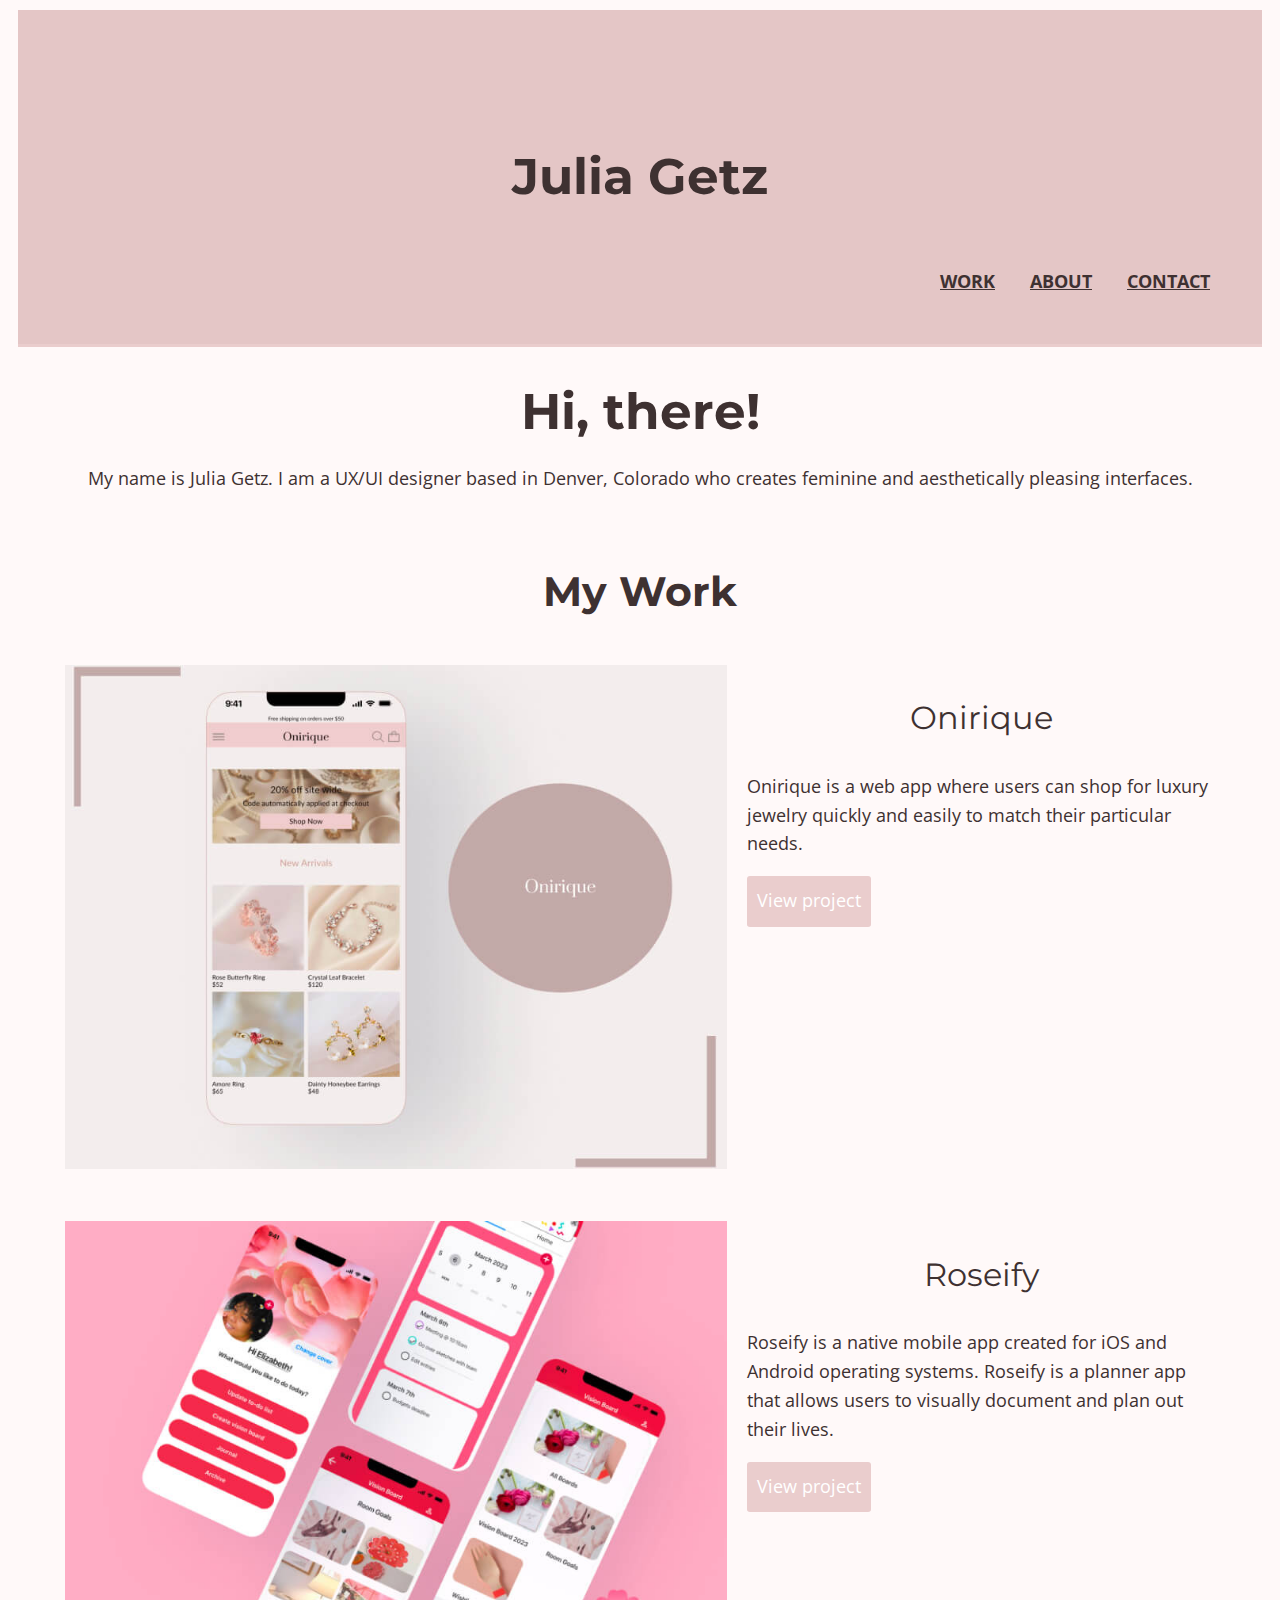
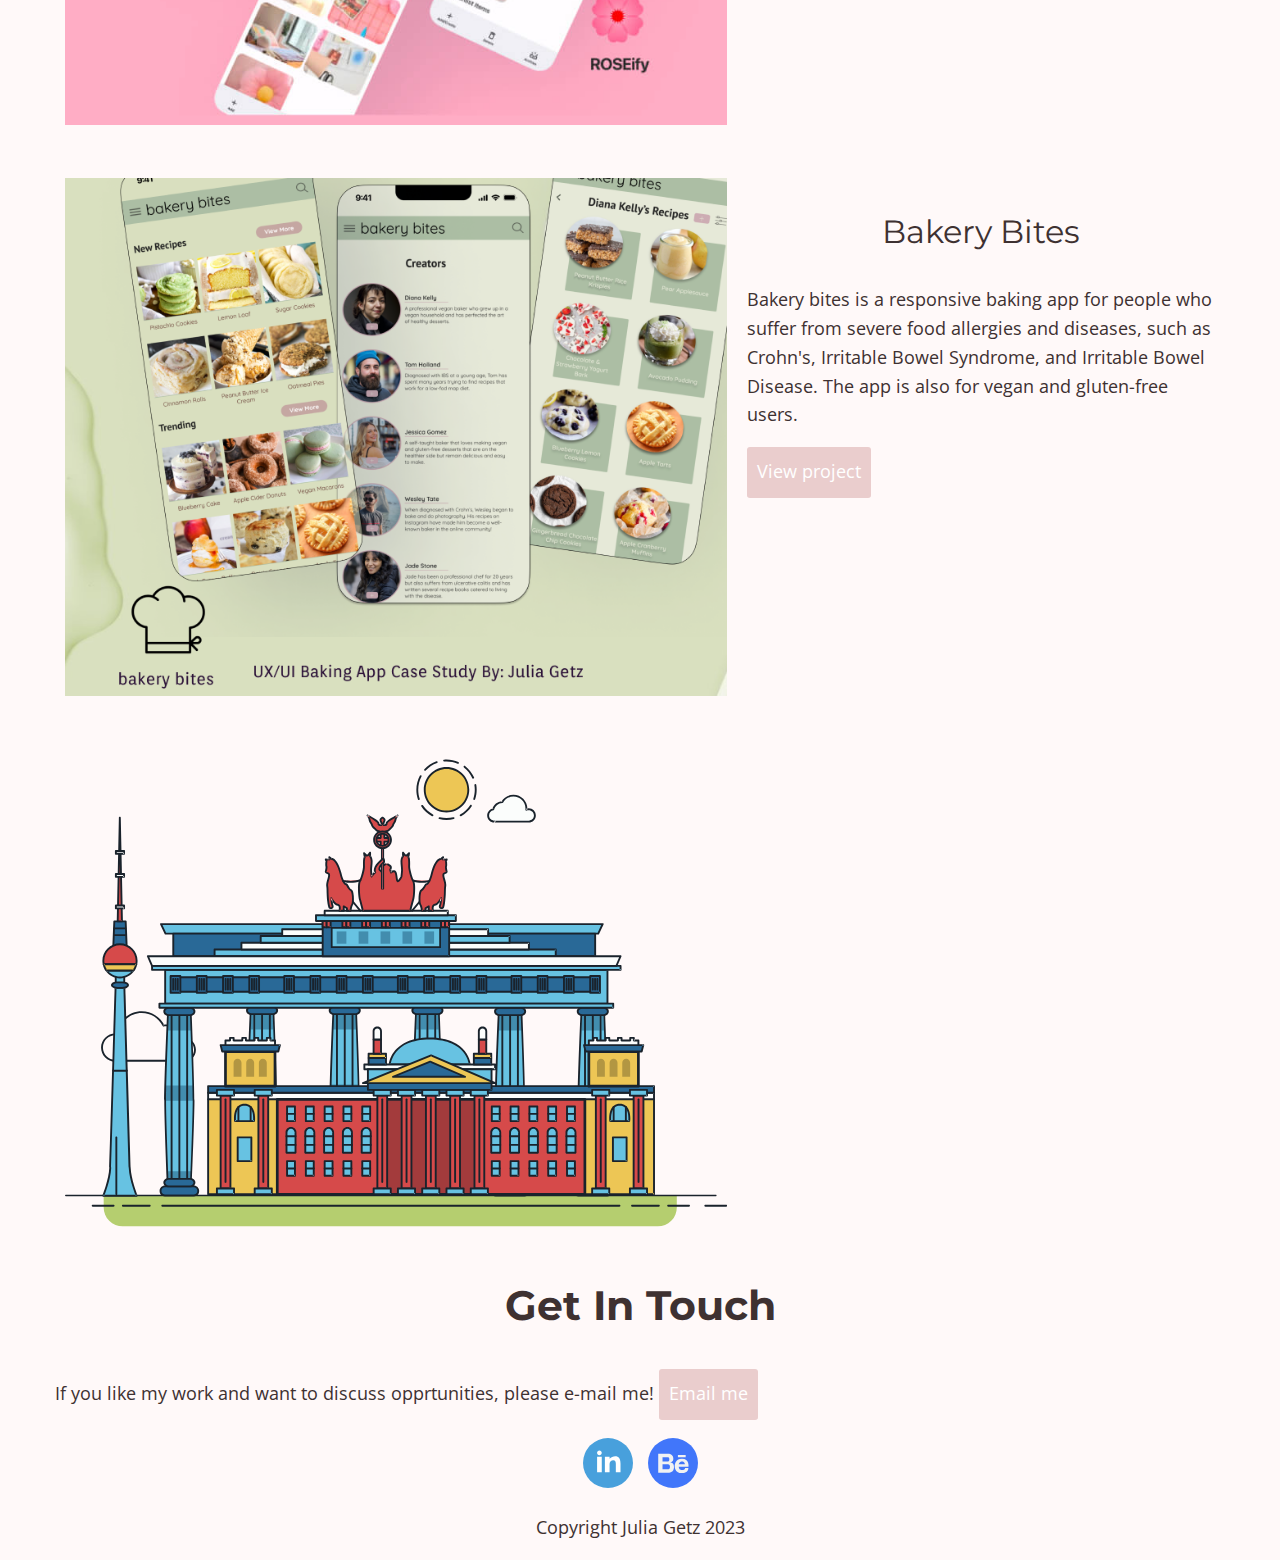
==== commit 8c89596a: "Sized social media icons" ====
--- a/index.html
+++ b/index.html
@@ -1650,6 +1650,7 @@
             </p>
         </div>
         <div class="container">
+            <div class="social">
             <!--Social Media Layout and Placeholders-->
             <a href="https://www.linkedin.com/in/juliacgetz/" target="_blank">
                 <svg id="Layer_1" style="enable-background:new 0 0 64 63.999;" version="1.1" viewBox="0 0 64 63.999"
@@ -1686,6 +1687,7 @@
             </a>
             <p>Copyright Julia Getz 2023</p>
         </div>
+        </div>
     </footer>
 </body>
 
--- a/css/style.css
+++ b/css/style.css
@@ -198,6 +198,18 @@
 .image-col {
     padding: 0 10px;
 }
+.social {
+    text-align: center;
+}
+.social a {
+    display: inline-block;
+    max-width: 50px;
+    margin: 0 5px;
+}
+.social svg {
+    width: 50px;
+    height: auto;
+}
 /*Medium devices(640px and larger*/
 @media only screen and (min-width:640px) {
     header {text-align: unset;
